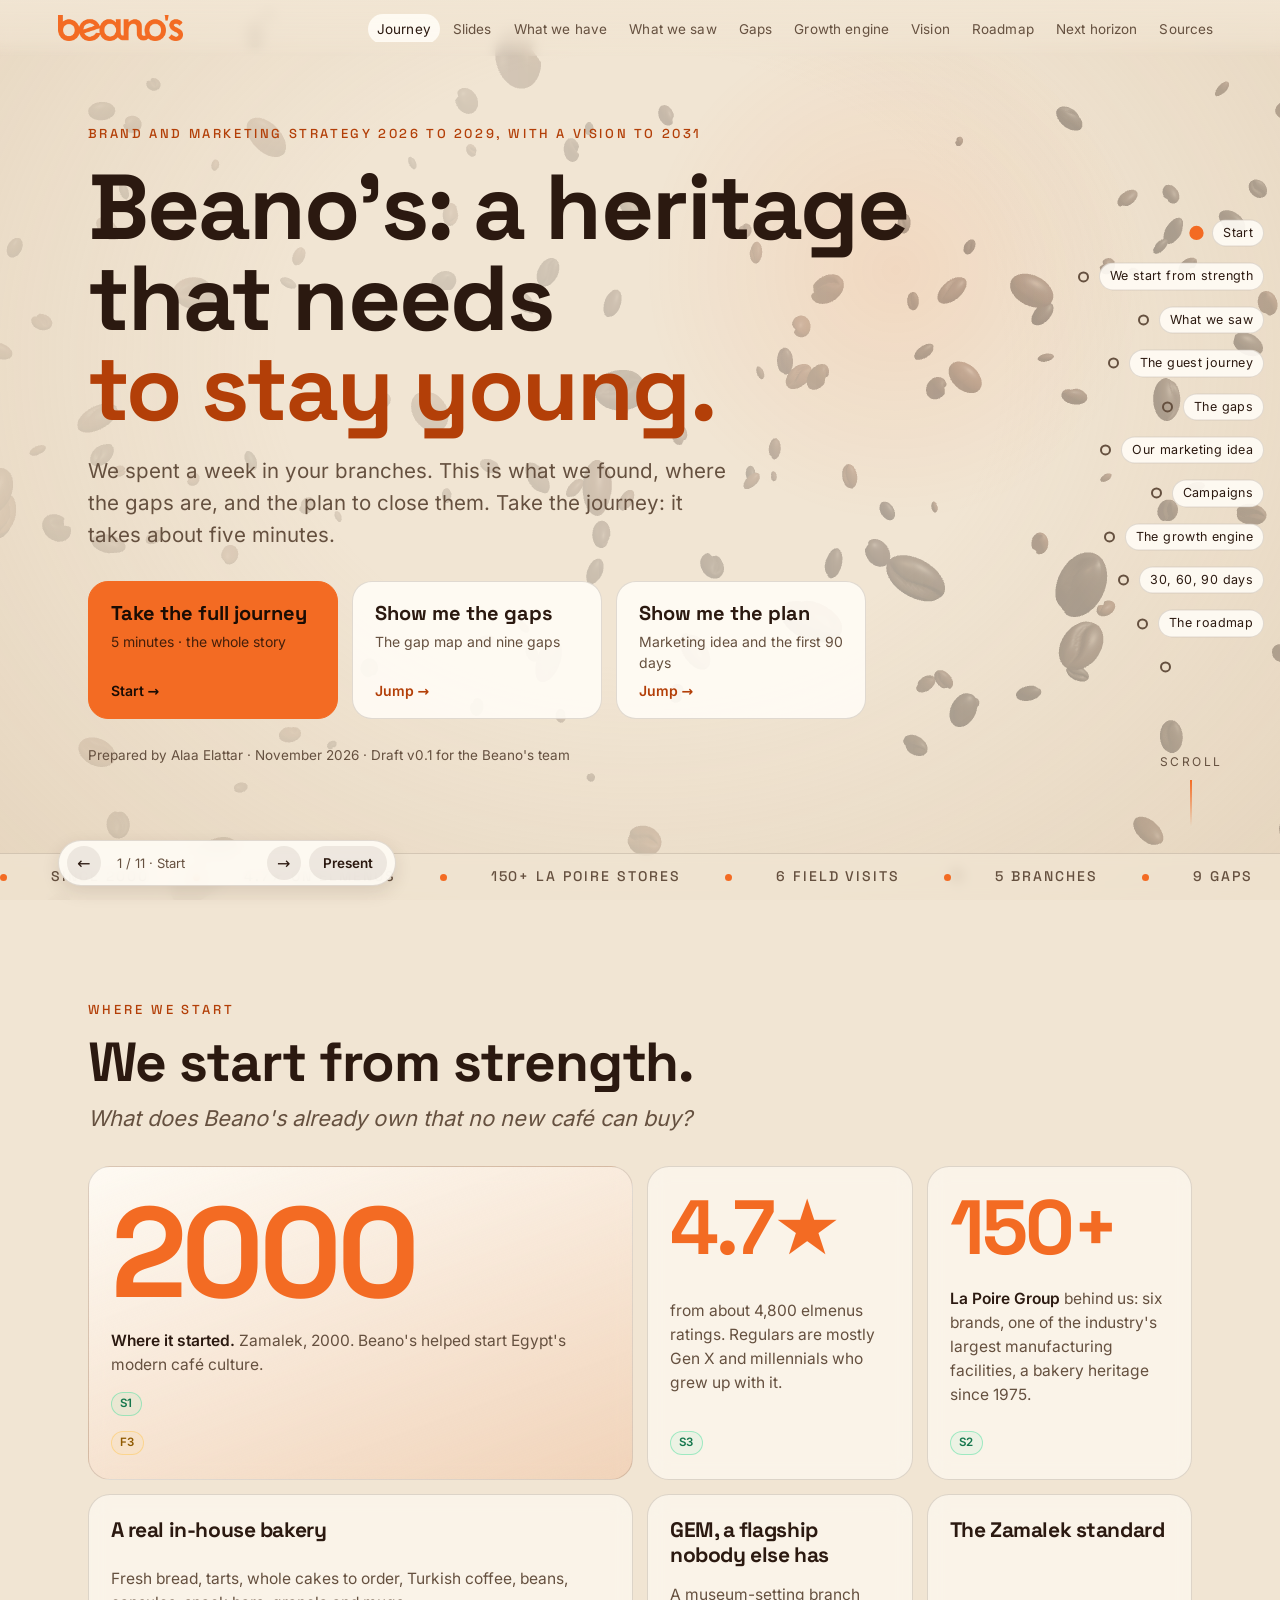
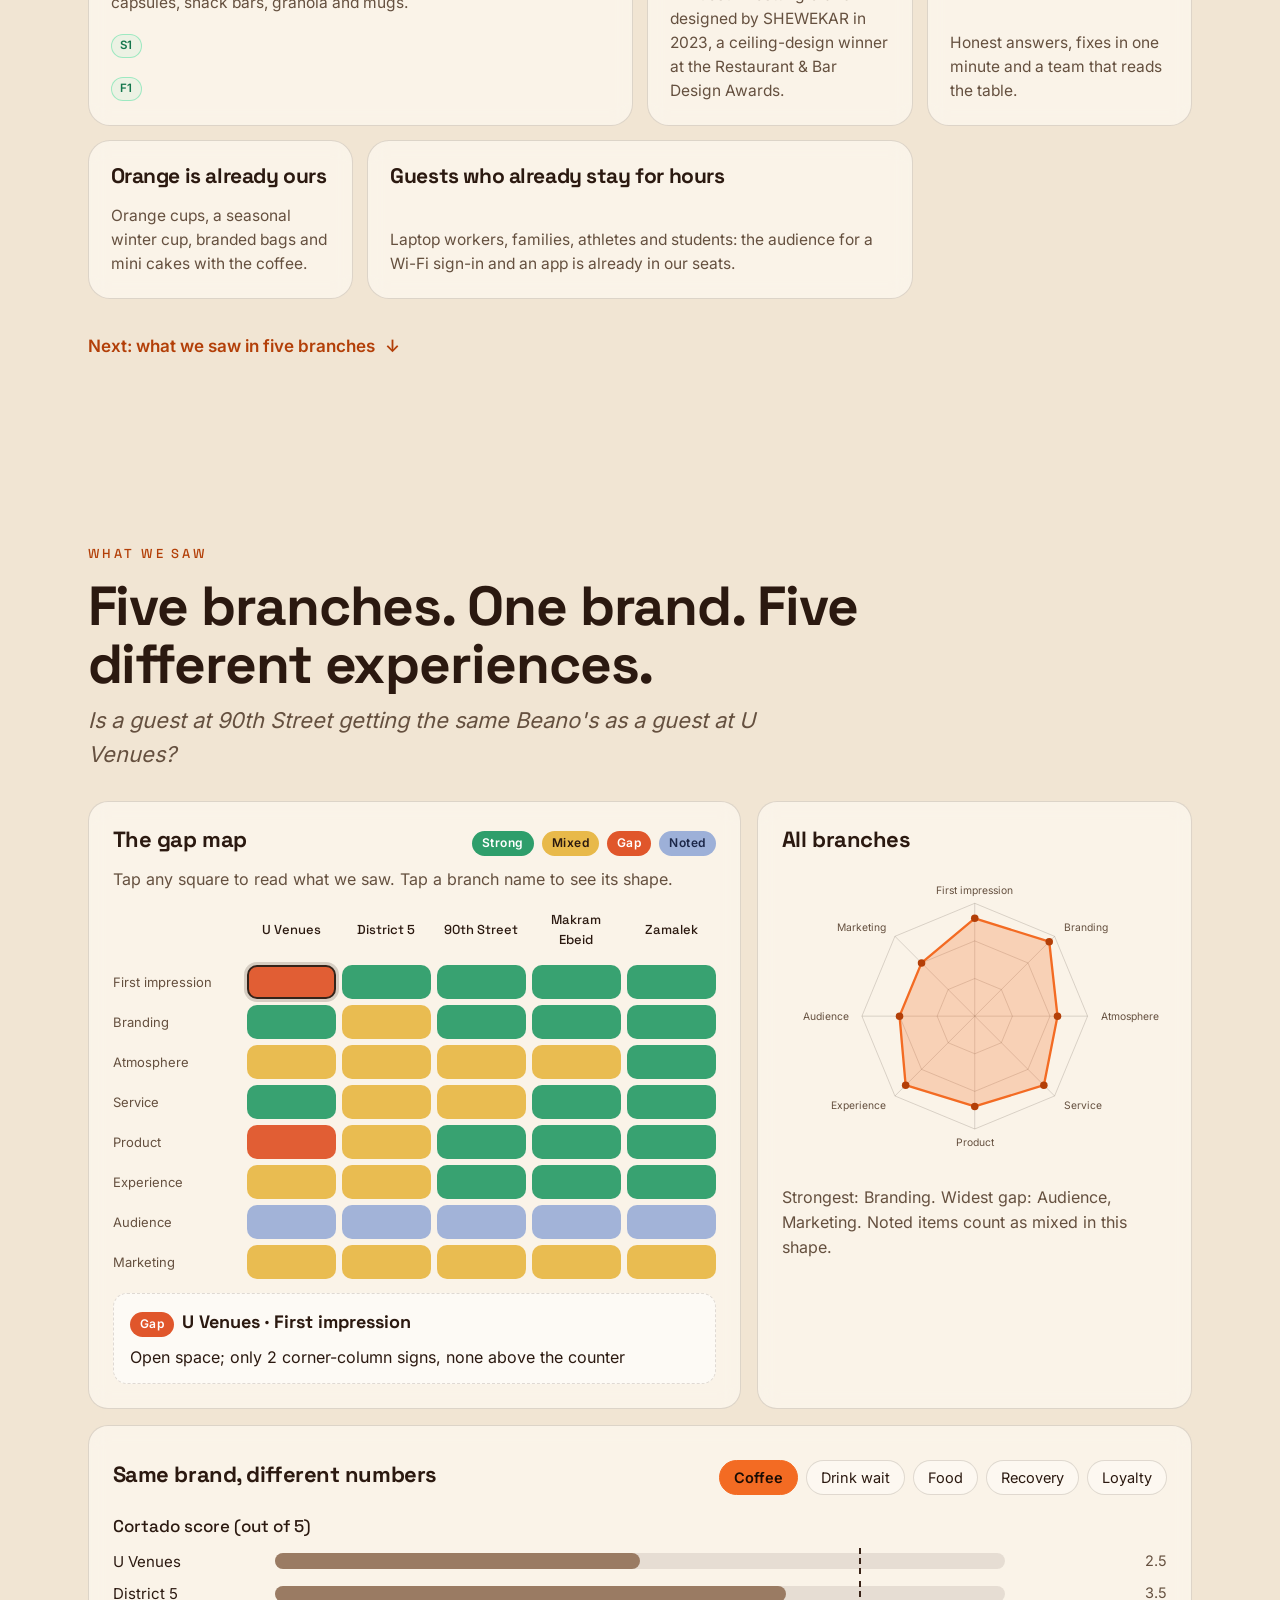
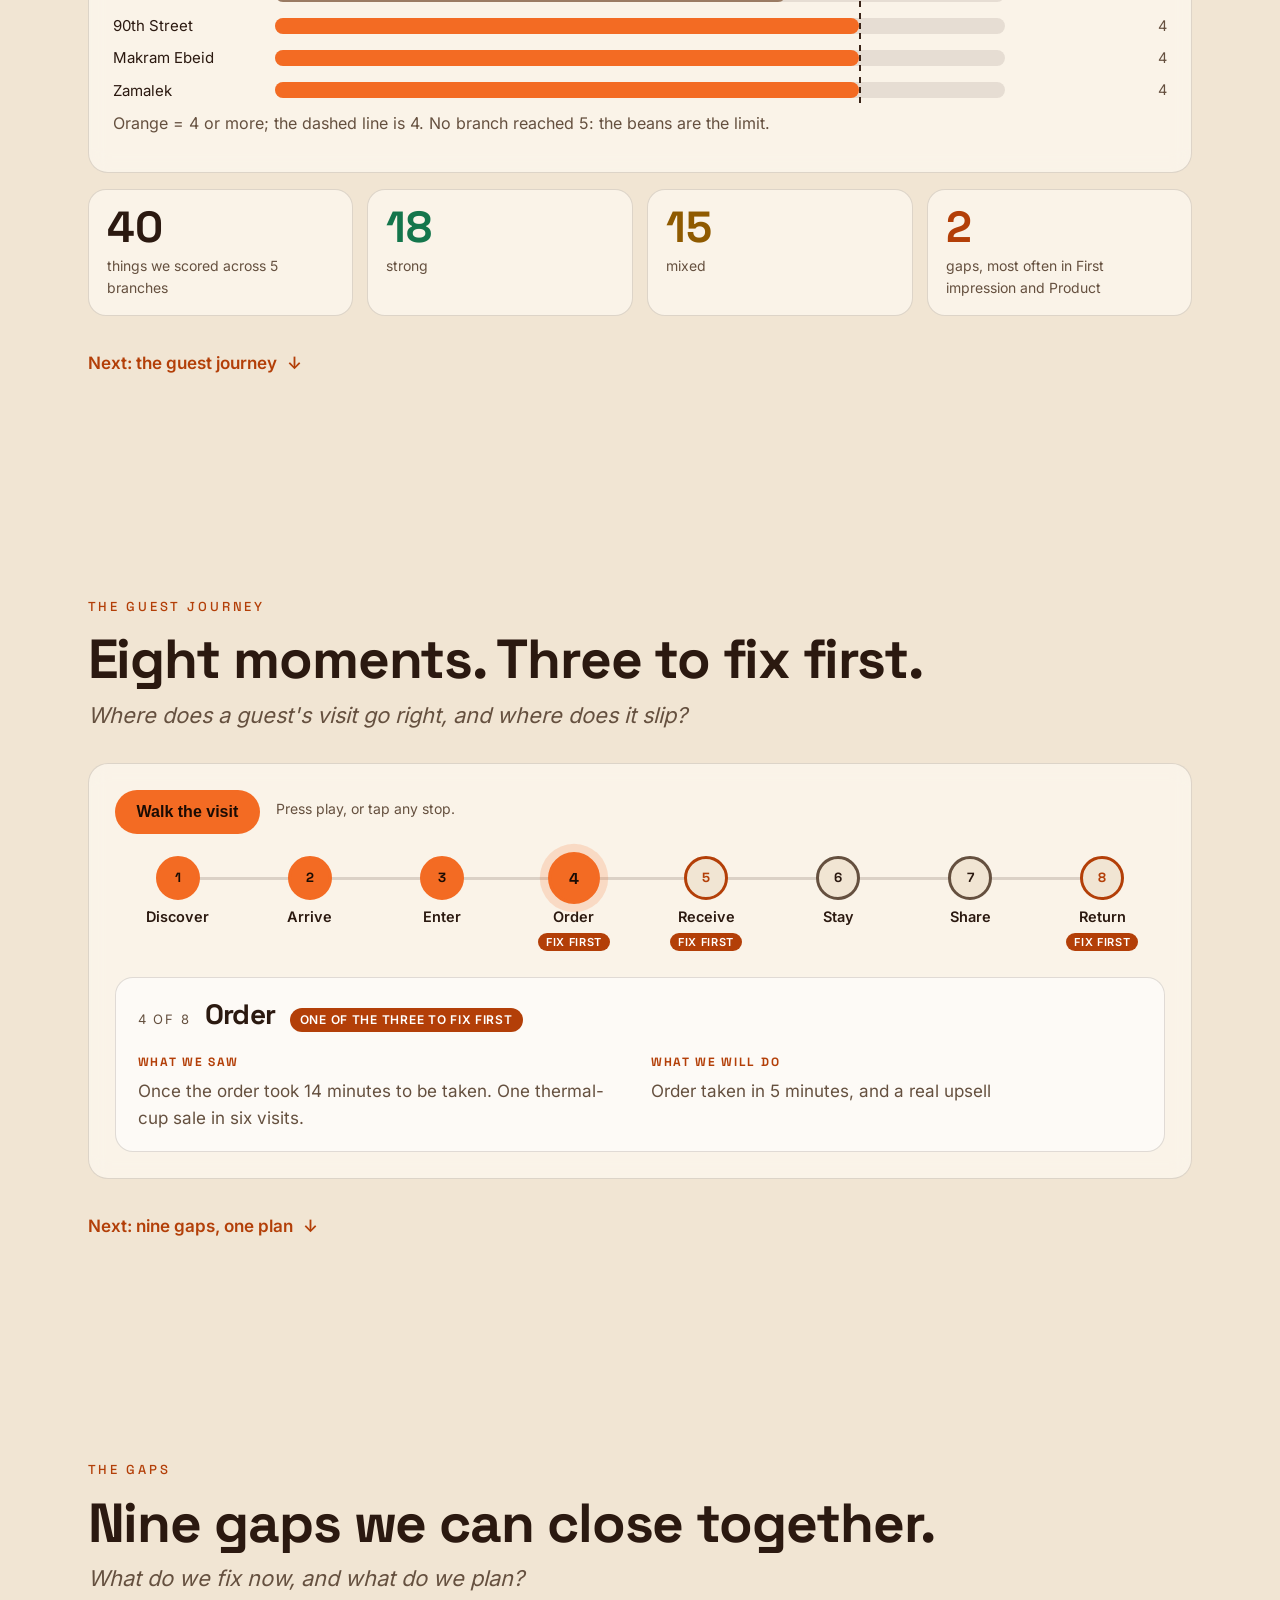
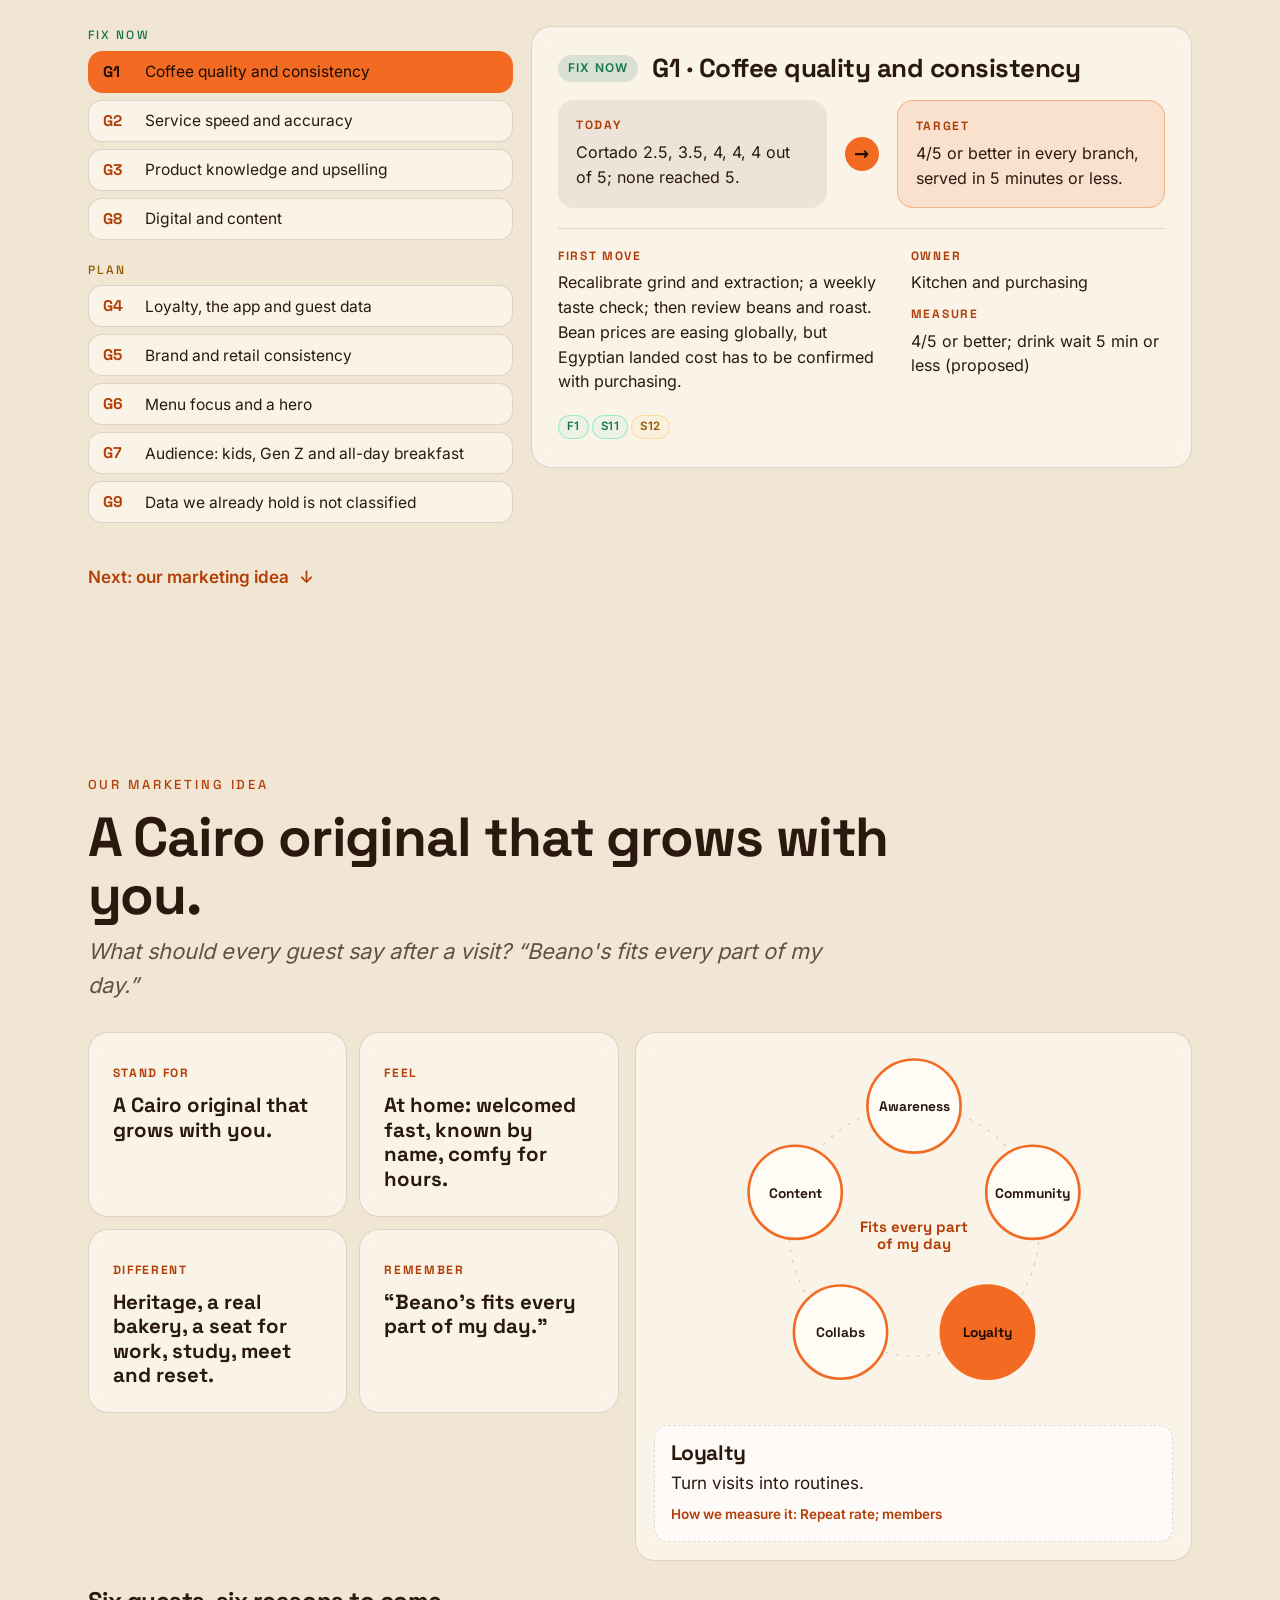
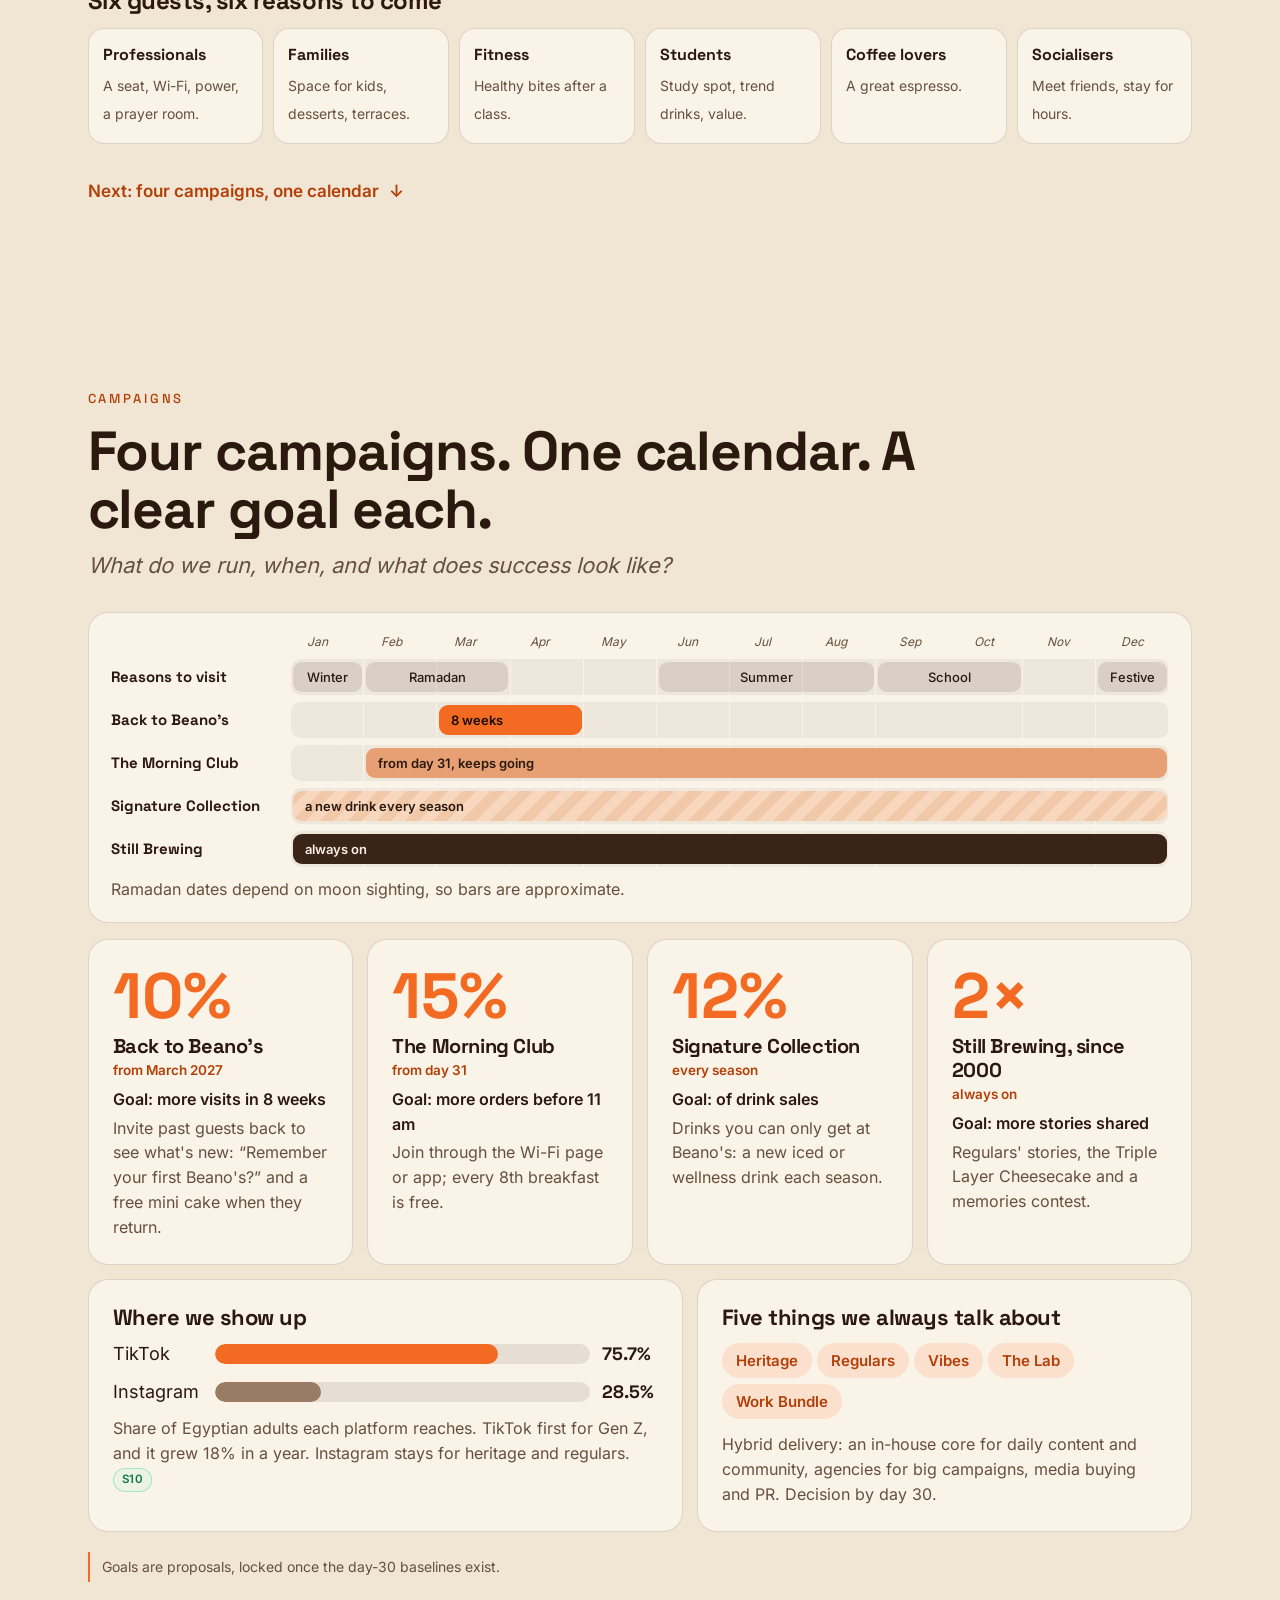
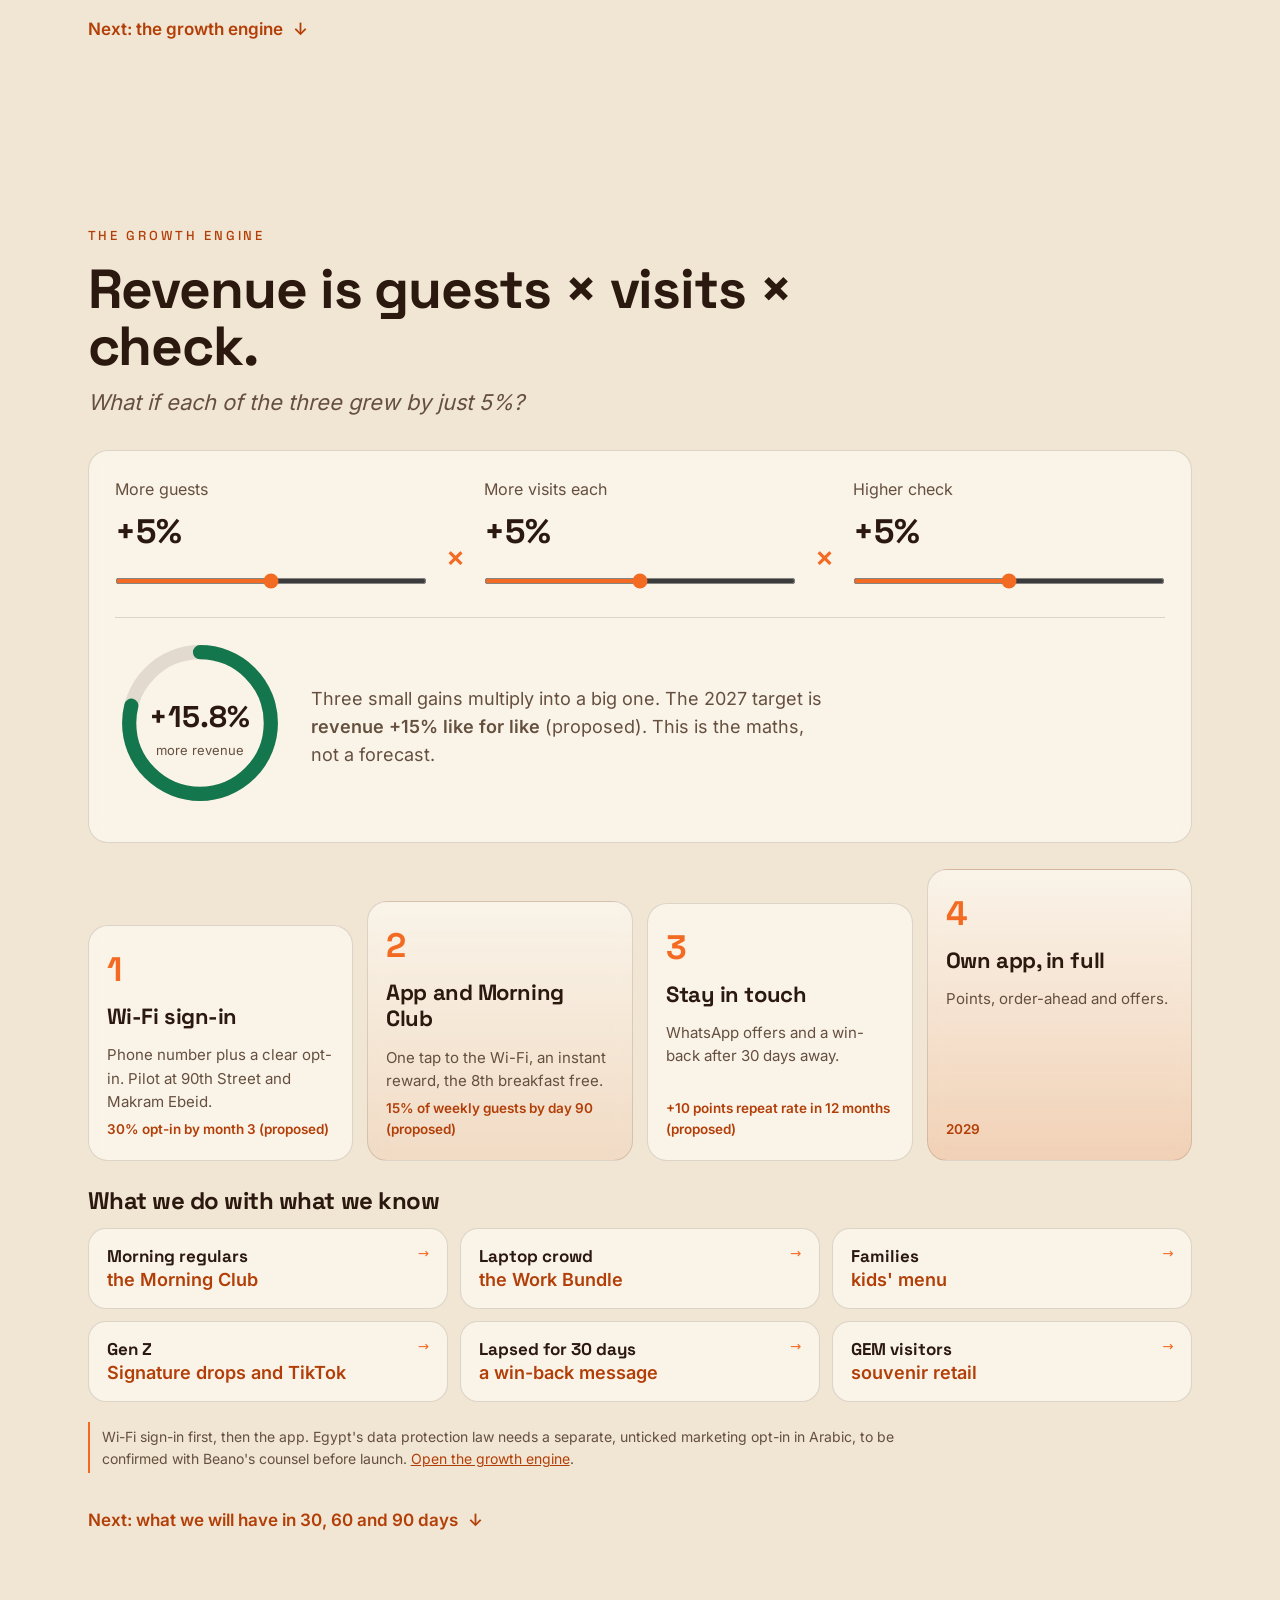
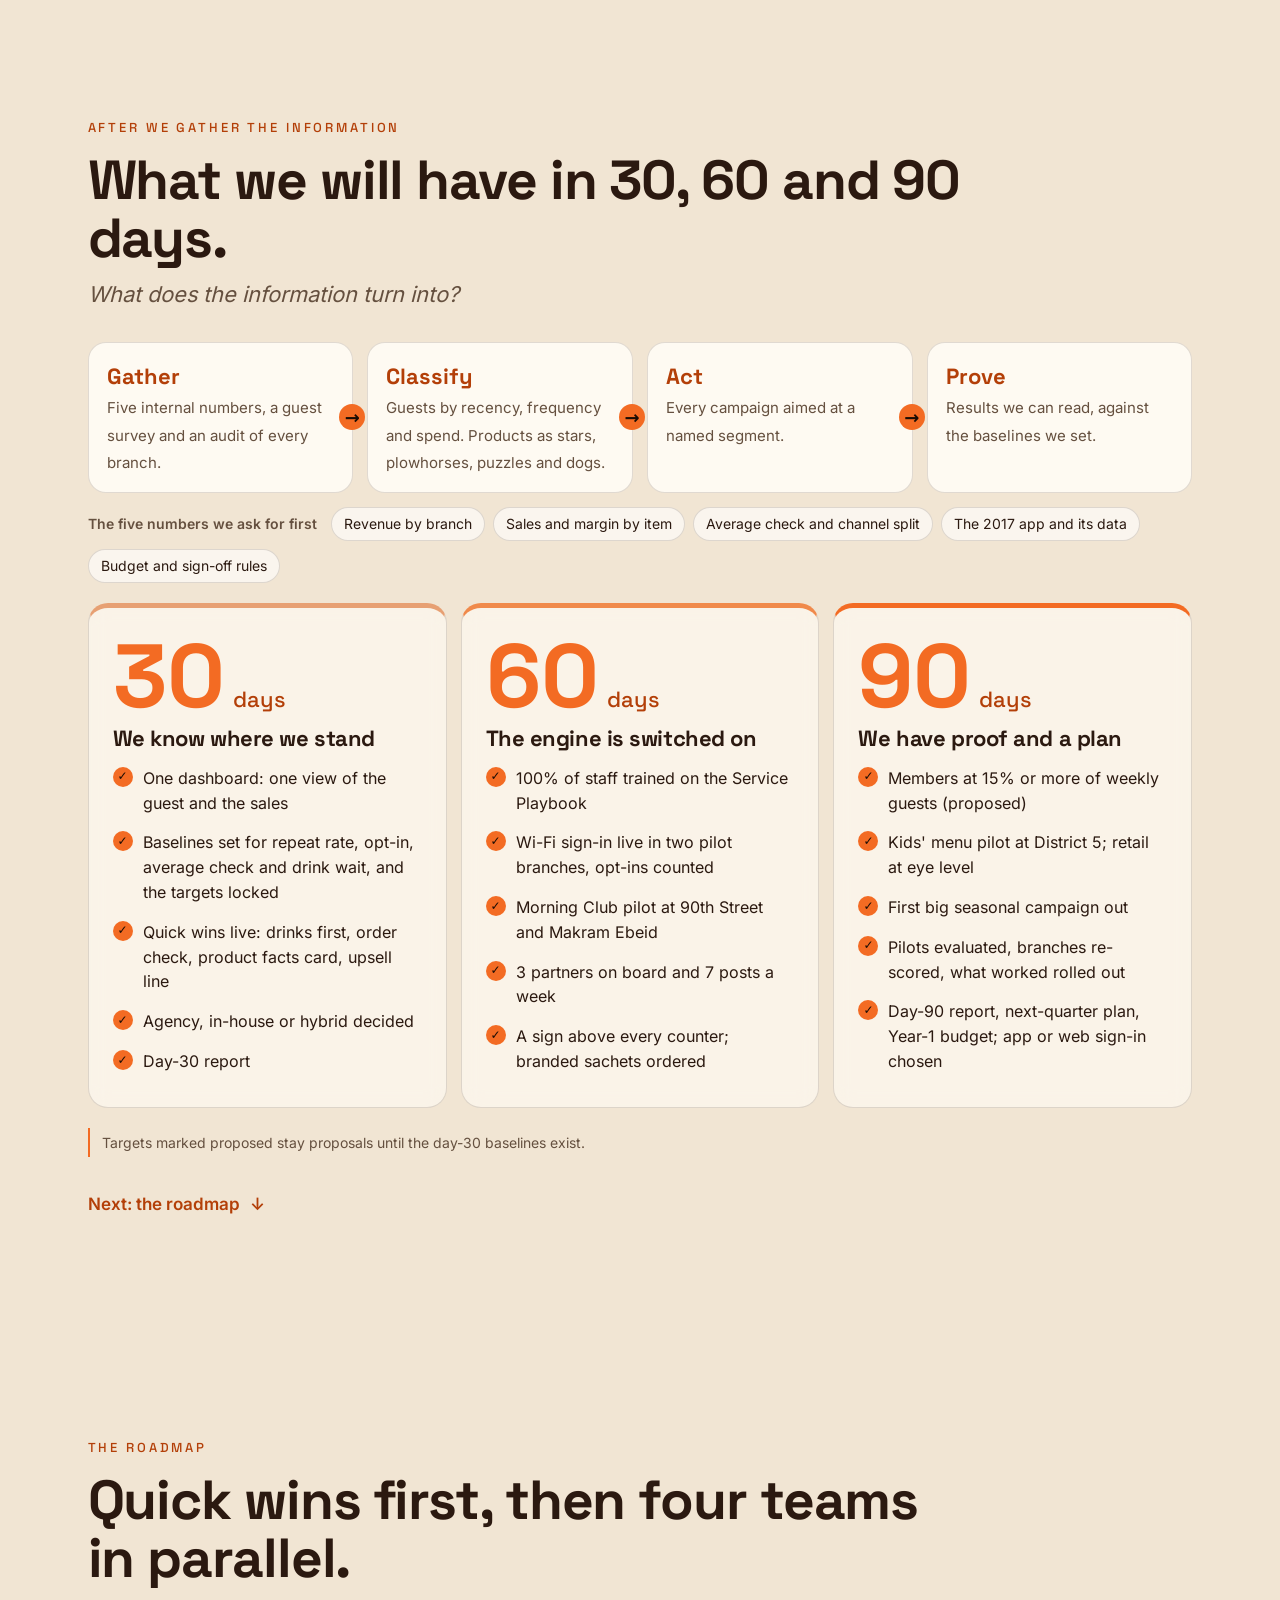
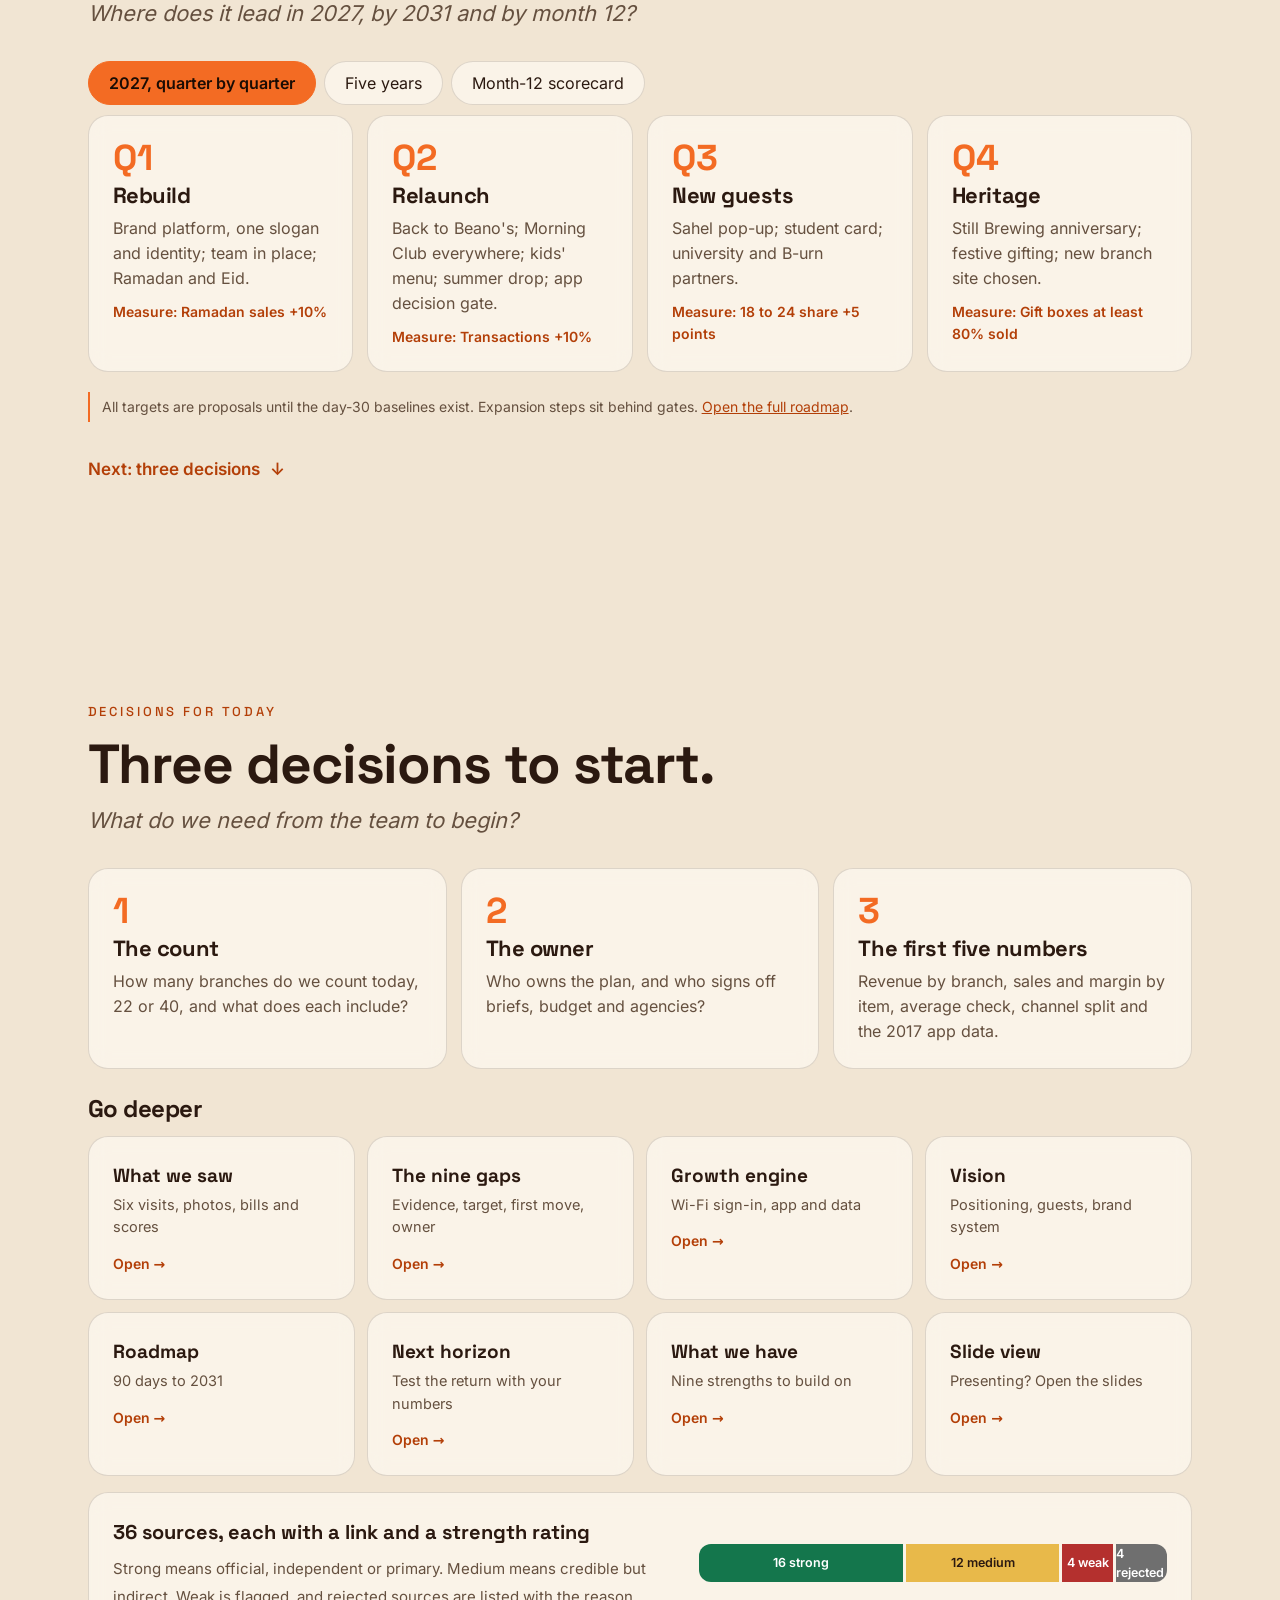
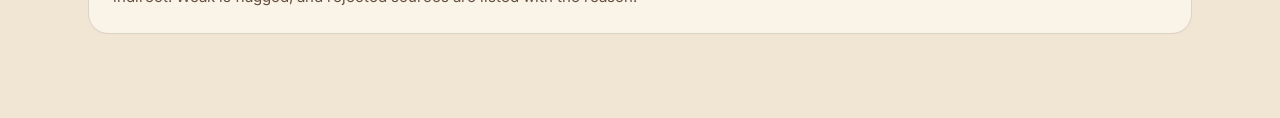
==== index.html @ e1f299ac "Beano's journey v3" ====
<!doctype html><html lang="en" class=""><head><meta charset="utf-8"><meta name="viewport" content="width=device-width,initial-scale=1">
<title>The journey · Beano's</title><meta name="robots" content="noindex,nofollow,noarchive"><meta name="theme-color" content="#F1E5D3">
<link rel="icon" href="img/beanos-logo-orange.webp"><link rel="stylesheet" href="css/style.css"><link rel="stylesheet" href="css/journey.css"></head><body>
<canvas id="gl" aria-hidden="true"></canvas><div class="vignette"></div>
<nav class="nav"><a class="logo" href="index.html" aria-label="Beano's pitch home"><img src="img/beanos-logo-orange.webp" alt="Beano's"></a><ul><li><a href="index.html" class="on">Journey</a></li><li><a href="pitch.html" class="">Slides</a></li><li><a href="assets.html" class="">What we have</a></li><li><a href="observed.html" class="">What we saw</a></li><li><a href="gaps.html" class="">Gaps</a></li><li><a href="growth.html" class="">Growth engine</a></li><li><a href="vision.html" class="">Vision</a></li><li><a href="roadmap.html" class="">Roadmap</a></li><li><a href="horizon.html" class="">Next horizon</a></li><li><a href="sources.html" class="">Sources</a></li></ul><span class="draft">Draft v0.1 · Beano's team</span></nav>
<div class="hud2" id="hud2"><button id="hprev" aria-label="Previous chapter">←</button><span id="hudt"></span><button id="hnext" aria-label="Next chapter">→</button><button id="hfull" class="pres">Present</button></div><aside class="rail" aria-label="Journey progress"><a href="#c0" data-c="c0" aria-label="Start"><i></i><span>Start</span></a><a href="#c1" data-c="c1" aria-label="We start from strength"><i></i><span>We start from strength</span></a><a href="#c2" data-c="c2" aria-label="What we saw"><i></i><span>What we saw</span></a><a href="#c3" data-c="c3" aria-label="The guest journey"><i></i><span>The guest journey</span></a><a href="#c4" data-c="c4" aria-label="The gaps"><i></i><span>The gaps</span></a><a href="#c5" data-c="c5" aria-label="Our marketing idea"><i></i><span>Our marketing idea</span></a><a href="#c6" data-c="c6" aria-label="Campaigns"><i></i><span>Campaigns</span></a><a href="#c7" data-c="c7" aria-label="The growth engine"><i></i><span>The growth engine</span></a><a href="#c8" data-c="c8" aria-label="30, 60, 90 days"><i></i><span>30, 60, 90 days</span></a><a href="#c9" data-c="c9" aria-label="The roadmap"><i></i><span>The roadmap</span></a><a href="#c10" data-c="c10" aria-label="Decisions"><i></i><span>Decisions</span></a></aside><div class="prog"><i id="pbar"></i></div><div class="spot" id="spot"></div>
<main class="jr">

<section class="ch hero" id="c0"><div class="wrap">
<div class="kick">Brand and marketing strategy 2026 to 2029, with a vision to 2031</div>
<h1 class="kin"><span>Beano's:</span> <span>a heritage</span> <span>that needs</span> <span>to stay young.</span></h1>
<p class="lead">We spent a week in your branches. This is what we found, where the gaps are, and the plan to close them. Take the journey: it takes about five minutes.</p>
<div class="doors">
<a class="door main" href="#c1"><b>Take the full journey</b><span>5 minutes · the whole story</span><em>Start</em></a>
<a class="door" href="#c2"><b>Show me the gaps</b><span>The gap map and nine gaps</span><em>Jump</em></a>
<a class="door" href="#c5"><b>Show me the plan</b><span>Marketing idea and the first 90 days</span><em>Jump</em></a>
</div>
<div class="credit">Prepared by Alaa Elattar · November 2026 · Draft v0.1 for the Beano's team</div>
</div>
<div class="tick" aria-hidden="true"><div class="tk"><span>Since 2000</span><span>4.7★ on elmenus</span><span>150+ La Poire stores</span><span>6 field visits</span><span>5 branches</span><span>9 gaps</span><span>36 rated sources</span><span>Since 2000</span><span>4.7★ on elmenus</span><span>150+ La Poire stores</span><span>6 field visits</span><span>5 branches</span><span>9 gaps</span><span>36 rated sources</span></div></div>
<a class="scrollcue" href="#c1" aria-label="Scroll to the first stop">Scroll<i></i></a>
</section>

<section class="ch" id="c1"><div class="wrap">
<div class="chk">Where we start</div>
<h2 class="big">We start from strength.</h2>
<p class="q">What does Beano's already own that no new café can buy?</p>
<div class="bento">
<div class="bt b1 rv"><div class="num" data-count="2000" data-from="1900">2000</div><p><b>Where it started.</b> Zamalek, 2000. Beano's helped start Egypt's modern café culture.</p><a class="src Strong" href="sources.html#S1" title="La Poire Group: Beano&#x27;s Café brand page (Strong)">S1</a><a class="src Medium" href="sources.html#F3" title="Zamalek branch manager on the first branch opening in 2000 (Medium)">F3</a></div>
<div class="bt b2 rv"><div class="num"><span data-count="4.7" data-dec="1">4.7</span>★</div><p>from about 4,800 elmenus ratings. Regulars are mostly Gen X and millennials who grew up with it.</p><a class="src Strong" href="sources.html#S3" title="elmenus: Beano&#x27;s Café (Strong)">S3</a></div>
<div class="bt b3 rv"><div class="num"><span data-count="150">150</span>+</div><p><b>La Poire Group</b> behind us: six brands, one of the industry's largest manufacturing facilities, a bakery heritage since 1975.</p><a class="src Strong" href="sources.html#S2" title="La Poire Group: About us (Strong)">S2</a></div>
<div class="bt b4 rv"><h3>A real in-house bakery</h3><p>Fresh bread, tarts, whole cakes to order, Turkish coffee, beans, capsules, snack bars, granola and mugs.</p><a class="src Strong" href="sources.html#S1" title="La Poire Group: Beano&#x27;s Café brand page (Strong)">S1</a><a class="src Strong" href="sources.html#F1" title="Alaa Elattar&#x27;s field visits, 3 to 9 Nov 2026 (six visits, five branches: receipts, photos, videos, scores) (Strong)">F1</a></div>
<div class="bt b5 rv"><h3>GEM, a flagship nobody else has</h3><p>A museum-setting branch designed by SHEWEKAR in 2023, a ceiling-design winner at the Restaurant &amp; Bar Design Awards.</p></div>
<div class="bt b6 rv"><h3>The Zamalek standard</h3><p>Honest answers, fixes in one minute and a team that reads the table.</p></div>
<div class="bt b7 rv"><h3>Orange is already ours</h3><p>Orange cups, a seasonal winter cup, branded bags and mini cakes with the coffee.</p></div>
<div class="bt b8 rv"><h3>Guests who already stay for hours</h3><p>Laptop workers, families, athletes and students: the audience for a Wi-Fi sign-in and an app is already in our seats.</p></div>
</div>
<a class="next" href="#c2">Next: what we saw in five branches <i>↓</i></a>
</div></section>

<section class="ch" id="c2"><div class="wrap">
<div class="chk">What we saw</div>
<h2 class="big">Five branches. One brand. Five different experiences.</h2>
<p class="q">Is a guest at 90th Street getting the same Beano's as a guest at U Venues?</p>
<div class="gm">
<div class="card gmap">
<div class="gm-top"><h3>The gap map</h3><div class="legend2"><span class="k Strong">Strong</span><span class="k Mixed">Mixed</span><span class="k Gap">Gap</span><span class="k Info">Noted</span></div></div>
<p class="hint">Tap any square to read what we saw. Tap a branch name to see its shape.</p>
<div id="heat" class="heat"></div>
<div id="cell" class="cellbox" aria-live="polite"></div>
</div>
<div class="card radarc">
<h3 id="rtitle">All branches</h3>
<svg id="radar" viewBox="-205 -165 410 330" role="img" aria-label="Radar chart of strength by dimension"></svg>
<p id="rnote" class="hint"></p>
</div>
</div>
<div class="card metr">
<div class="gm-top"><h3>Same brand, different numbers</h3><div class="tabs" id="mtabs"></div></div>
<div id="mbars" class="mbars"></div>
<p id="mnote" class="hint"></p>
</div>
<div class="gstat" id="gstat"></div>
<a class="next" href="#c3">Next: the guest journey <i>↓</i></a>
</div></section>

<section class="ch" id="c3"><div class="wrap">
<div class="chk">The guest journey</div>
<h2 class="big">Eight moments. Three to fix first.</h2>
<p class="q">Where does a guest's visit go right, and where does it slip?</p>
<div class="card jn">
<div class="jn-top"><button class="btn" id="walk">Walk the visit</button><span class="hint">Press play, or tap any stop.</span></div>
<div class="line"><i id="guest"></i><div class="stops" id="stops"></div></div>
<div class="jn-card" id="jcard" aria-live="polite"></div>
</div>
<a class="next" href="#c4">Next: nine gaps, one plan <i>↓</i></a>
</div></section>

<section class="ch" id="c4"><div class="wrap">
<div class="chk">The gaps</div>
<h2 class="big">Nine gaps we can close together.</h2>
<p class="q">What do we fix now, and what do we plan?</p>
<div class="gx">
<div class="gl" id="glist"></div>
<div class="card gd" id="gdetail" aria-live="polite"></div>
</div>
<a class="next" href="#c5">Next: our marketing idea <i>↓</i></a>
</div></section>

<section class="ch" id="c5"><div class="wrap">
<div class="chk">Our marketing idea</div>
<h2 class="big">A Cairo original that grows with you.</h2>
<p class="q">What should every guest say after a visit? “Beano's fits every part of my day.”</p>
<div class="idea">
<div class="ideal">
<div class="card bt2"><b>Stand for</b><p>A Cairo original that grows with you.</p></div>
<div class="card bt2"><b>Feel</b><p>At home: welcomed fast, known by name, comfy for hours.</p></div>
<div class="card bt2"><b>Different</b><p>Heritage, a real bakery, a seat for work, study, meet and reset.</p></div>
<div class="card bt2"><b>Remember</b><p>“Beano's fits every part of my day.”</p></div>
</div>
<div class="card wheel"><div class="wh-in"><svg viewBox="-170 -170 340 340" id="wsvg" role="img" aria-label="Five marketing pillars around one idea"></svg><div class="wcore"><b>Fits every part of my day</b></div></div>
<div class="wdet" id="wdet" aria-live="polite"></div></div>
</div>
<h3 class="sub3">Six guests, six reasons to come</h3>
<div class="guests"><div class="gu rv" style="--i:0"><b>Professionals</b><span>A seat, Wi-Fi, power, a prayer room.</span></div><div class="gu rv" style="--i:1"><b>Families</b><span>Space for kids, desserts, terraces.</span></div><div class="gu rv" style="--i:2"><b>Fitness</b><span>Healthy bites after a class.</span></div><div class="gu rv" style="--i:3"><b>Students</b><span>Study spot, trend drinks, value.</span></div><div class="gu rv" style="--i:4"><b>Coffee lovers</b><span>A great espresso.</span></div><div class="gu rv" style="--i:5"><b>Socialisers</b><span>Meet friends, stay for hours.</span></div></div>
<a class="next" href="#c6">Next: four campaigns, one calendar <i>↓</i></a>
</div></section>

<section class="ch" id="c6"><div class="wrap">
<div class="chk">Campaigns</div>
<h2 class="big">Four campaigns. One calendar. A clear goal each.</h2>
<p class="q">What do we run, when, and what does success look like?</p>
<div class="card cal rv">
<div class="cmo"><span></span><i>Jan</i><i>Feb</i><i>Mar</i><i>Apr</i><i>May</i><i>Jun</i><i>Jul</i><i>Aug</i><i>Sep</i><i>Oct</i><i>Nov</i><i>Dec</i></div>
<div class="cl moments"><b>Reasons to visit</b><div class="ct"><em style="--a:0;--w:1">Winter</em><em style="--a:1;--w:2">Ramadan</em><em style="--a:5;--w:3">Summer</em><em style="--a:8;--w:2">School</em><em style="--a:11;--w:1">Festive</em></div></div>
<div class="cl"><b>Back to Beano's</b><div class="ct"><u class="bar a" style="--a:2;--w:2"><span>8 weeks</span></u></div></div>
<div class="cl"><b>The Morning Club</b><div class="ct"><u class="bar b" style="--a:1;--w:11"><span>from day 31, keeps going</span></u></div></div>
<div class="cl"><b>Signature Collection</b><div class="ct"><u class="bar c" style="--a:0;--w:12"><span>a new drink every season</span></u></div></div>
<div class="cl"><b>Still Brewing</b><div class="ct"><u class="bar d" style="--a:0;--w:12"><span>always on</span></u></div></div>
<p class="hint" style="margin:10px 0 0">Ramadan dates depend on moon sighting, so bars are approximate.</p>
</div>
<div class="camps"><div class="card cp rv" style="--i:0"><div class="cpn"><span data-count="10" data-dec="0">10</span>%</div><h3>Back to Beano's</h3><em>from March 2027</em><p class="cpg">Goal: more visits in 8 weeks</p><p>Invite past guests back to see what's new: “Remember your first Beano's?” and a free mini cake when they return.</p></div><div class="card cp rv" style="--i:1"><div class="cpn"><span data-count="15" data-dec="0">15</span>%</div><h3>The Morning Club</h3><em>from day 31</em><p class="cpg">Goal: more orders before 11 am</p><p>Join through the Wi-Fi page or app; every 8th breakfast is free.</p></div><div class="card cp rv" style="--i:2"><div class="cpn"><span data-count="12" data-dec="0">12</span>%</div><h3>Signature Collection</h3><em>every season</em><p class="cpg">Goal: of drink sales</p><p>Drinks you can only get at Beano's: a new iced or wellness drink each season.</p></div><div class="card cp rv" style="--i:3"><div class="cpn"><span data-count="2" data-dec="0">2</span>×</div><h3>Still Brewing, since 2000</h3><em>always on</em><p class="cpg">Goal: more stories shared</p><p>Regulars' stories, the Triple Layer Cheesecake and a memories contest.</p></div></div>
<div class="chan">
<div class="card ch1"><h3>Where we show up</h3>
<div class="dbar"><span>TikTok</span><div class="dtr"><i style="--w:75.7%"></i></div><b>75.7%</b></div>
<div class="dbar"><span>Instagram</span><div class="dtr"><i class="b" style="--w:28.5%"></i></div><b>28.5%</b></div>
<p>Share of Egyptian adults each platform reaches. TikTok first for Gen Z, and it grew 18% in a year. Instagram stays for heritage and regulars. <a class="src Strong" href="sources.html#S10" title="DataReportal: Digital 2027 Egypt (Strong)">S10</a></p></div>
<div class="card ch2"><h3>Five things we always talk about</h3><div class="themes"><span>Heritage</span><span>Regulars</span><span>Vibes</span><span>The Lab</span><span>Work Bundle</span></div><p>Hybrid delivery: an in-house core for daily content and community, agencies for big campaigns, media buying and PR. Decision by day 30.</p></div>
</div>
<p class="note">Goals are proposals, locked once the day-30 baselines exist.</p>
<a class="next" href="#c7">Next: the growth engine <i>↓</i></a>
</div></section>

<section class="ch" id="c7"><div class="wrap">
<div class="chk">The growth engine</div>
<h2 class="big">Revenue is guests × visits × check.</h2>
<p class="q">What if each of the three grew by just 5%?</p>
<div class="eq">
<div class="card eqc">
<div class="eqrow">
<label>More guests<b id="v1">+5%</b><input type="range" id="s1" min="0" max="10" step="1" value="5"></label><span class="op">×</span>
<label>More visits each<b id="v2">+5%</b><input type="range" id="s2" min="0" max="10" step="1" value="5"></label><span class="op">×</span>
<label>Higher check<b id="v3">+5%</b><input type="range" id="s3" min="0" max="10" step="1" value="5"></label>
</div>
<div class="eqout"><div class="ring"><svg viewBox="0 0 120 120"><circle cx="60" cy="60" r="50" class="rb"/><circle cx="60" cy="60" r="50" class="rf" id="rf"/></svg><div class="rv2"><b id="eqv">+15.8%</b><span>more revenue</span></div></div>
<p>Three small gains multiply into a big one. The 2027 target is <b>revenue +15% like for like</b> (proposed). This is the maths, not a forecast.</p></div>
</div>
</div>
<div class="ladder"><div class="step rv" style="--i:0"><b>1</b><h3>Wi-Fi sign-in</h3><p>Phone number plus a clear opt-in. Pilot at 90th Street and Makram Ebeid.</p><em>30% opt-in by month 3 (proposed)</em></div><div class="step rv" style="--i:1"><b>2</b><h3>App and Morning Club</h3><p>One tap to the Wi-Fi, an instant reward, the 8th breakfast free.</p><em>15% of weekly guests by day 90 (proposed)</em></div><div class="step rv" style="--i:2"><b>3</b><h3>Stay in touch</h3><p>WhatsApp offers and a win-back after 30 days away.</p><em>+10 points repeat rate in 12 months (proposed)</em></div><div class="step rv" style="--i:3"><b>4</b><h3>Own app, in full</h3><p>Points, order-ahead and offers.</p><em>2029</em></div></div>
<h3 class="sub3">What we do with what we know</h3>
<div class="seg" id="seg"></div>
<p class="note">Wi-Fi sign-in first, then the app. Egypt's data protection law needs a separate, unticked marketing opt-in in Arabic, to be confirmed with Beano's counsel before launch. <a href="growth.html" style="color:var(--or2);text-decoration:underline">Open the growth engine</a>.</p>
<a class="next" href="#c8">Next: what we will have in 30, 60 and 90 days <i>↓</i></a>
</div></section>

<section class="ch" id="c8"><div class="wrap">
<div class="chk">After we gather the information</div>
<h2 class="big">What we will have in 30, 60 and 90 days.</h2>
<p class="q">What does the information turn into?</p>
<div class="flow"><div class="fl rv" style="--i:0"><b>Gather</b><span>Five internal numbers, a guest survey and an audit of every branch.</span></div><div class="fl rv" style="--i:1"><b>Classify</b><span>Guests by recency, frequency and spend. Products as stars, plowhorses, puzzles and dogs.</span></div><div class="fl rv" style="--i:2"><b>Act</b><span>Every campaign aimed at a named segment.</span></div><div class="fl rv" style="--i:3"><b>Prove</b><span>Results we can read, against the baselines we set.</span></div></div>
<div class="nums"><b>The five numbers we ask for first</b><span>Revenue by branch</span><span>Sales and margin by item</span><span>Average check and channel split</span><span>The 2017 app and its data</span><span>Budget and sign-off rules</span></div>
<div class="stg"><div class="card sg rv" style="--i:0"><div class="sgd"><span data-count="30">30</span><em>days</em></div><h3>We know where we stand</h3><ul><li>One dashboard: one view of the guest and the sales</li><li>Baselines set for repeat rate, opt-in, average check and drink wait, and the targets locked</li><li>Quick wins live: drinks first, order check, product facts card, upsell line</li><li>Agency, in-house or hybrid decided</li><li>Day-30 report</li></ul></div><div class="card sg rv" style="--i:1"><div class="sgd"><span data-count="60">60</span><em>days</em></div><h3>The engine is switched on</h3><ul><li>100% of staff trained on the Service Playbook</li><li>Wi-Fi sign-in live in two pilot branches, opt-ins counted</li><li>Morning Club pilot at 90th Street and Makram Ebeid</li><li>3 partners on board and 7 posts a week</li><li>A sign above every counter; branded sachets ordered</li></ul></div><div class="card sg rv" style="--i:2"><div class="sgd"><span data-count="90">90</span><em>days</em></div><h3>We have proof and a plan</h3><ul><li>Members at 15% or more of weekly guests (proposed)</li><li>Kids' menu pilot at District 5; retail at eye level</li><li>First big seasonal campaign out</li><li>Pilots evaluated, branches re-scored, what worked rolled out</li><li>Day-90 report, next-quarter plan, Year-1 budget; app or web sign-in chosen</li></ul></div></div>
<p class="note">Targets marked proposed stay proposals until the day-30 baselines exist.</p>
<a class="next" href="#c9">Next: the roadmap <i>↓</i></a>
</div></section>

<section class="ch" id="c9"><div class="wrap">
<div class="chk">The roadmap</div>
<h2 class="big">Quick wins first, then four teams in parallel.</h2>
<p class="q">Where does it lead in 2027, by 2031 and by month 12?</p>
<div class="tabs big" id="rtabs"><button class="on" data-t="y27">2027, quarter by quarter</button><button data-t="y31">Five years</button><button data-t="sc">Month-12 scorecard</button></div>
<div id="rbody">
<div class="rp on" data-p="y27"><div class="r4"><div class="card rc"><div class="qn">Q1</div><h3>Rebuild</h3><p>Brand platform, one slogan and identity; team in place; Ramadan and Eid.</p><em>Measure: Ramadan sales +10%</em></div><div class="card rc"><div class="qn">Q2</div><h3>Relaunch</h3><p>Back to Beano's; Morning Club everywhere; kids' menu; summer drop; app decision gate.</p><em>Measure: Transactions +10%</em></div><div class="card rc"><div class="qn">Q3</div><h3>New guests</h3><p>Sahel pop-up; student card; university and B-urn partners.</p><em>Measure: 18 to 24 share +5 points</em></div><div class="card rc"><div class="qn">Q4</div><h3>Heritage</h3><p>Still Brewing anniversary; festive gifting; new branch site chosen.</p><em>Measure: Gift boxes at least 80% sold</em></div></div></div>
<div class="rp" data-p="y31"><div class="r5"><div class="card rc"><div class="qn">2027</div><h3>Rebuild</h3><p>Platform, identity, loyalty, kids' menu</p><em>Revenue +15% like for like</em></div><div class="card rc"><div class="qn">2028</div><h3>Expand</h3><p>Heliopolis, Sahel, a second drive-through, retail</p><em>Payback within 36 months</em></div><div class="card rc"><div class="qn">2029</div><h3>Innovate</h3><p>Own app, Beano's Academy, innovation lab</p><em>Top 2 local café, 18 to 35</em></div><div class="card rc"><div class="qn">2030</div><h3>Go regional</h3><p>First branch abroad, in a tested market</p><em>Profitable in 24 months</em></div><div class="card rc"><div class="qn">2031</div><h3>Lead</h3><p>Loved by three generations; retail at scale</p><em>30+ branches; retail 10%</em></div></div></div>
<div class="rp" data-p="sc"><div class="r3"><div class="card rc"><div class="qn big2">Top 2</div><p>“Fits every part of my day”, 18 to 30 by month 12</p></div><div class="card rc"><div class="qn big2">12%+</div><p>Signature share of drink sales; margin +2 points</p></div><div class="card rc"><div class="qn big2">85/100</div><p>Lowest branch audit score; NPS 50 or more</p></div><div class="card rc"><div class="qn big2">2×</div><p>Engagement rate against baseline; 50K followers</p></div><div class="card rc"><div class="qn big2">30%</div><p>Members as a share of weekly guests; 8 partners</p></div><div class="card rc"><div class="qn big2">+15%</div><p>Like-for-like revenue against 2026</p></div></div></div>
</div>
<p class="note">All targets are proposals until the day-30 baselines exist. Expansion steps sit behind gates. <a href="roadmap.html" style="color:var(--or2);text-decoration:underline">Open the full roadmap</a>.</p>
<a class="next" href="#c10">Next: three decisions <i>↓</i></a>
</div></section>

<section class="ch" id="c10"><div class="wrap">
<div class="chk">Decisions for today</div>
<h2 class="big">Three decisions to start.</h2>
<p class="q">What do we need from the team to begin?</p>
<div class="dec">
<div class="card rv"><div class="qn">1</div><h3>The count</h3><p>How many branches do we count today, 22 or 40, and what does each include?</p></div>
<div class="card rv"><div class="qn">2</div><h3>The owner</h3><p>Who owns the plan, and who signs off briefs, budget and agencies?</p></div>
<div class="card rv"><div class="qn">3</div><h3>The first five numbers</h3><p>Revenue by branch, sales and margin by item, average check, channel split and the 2017 app data.</p></div>
</div>
<h3 class="sub3">Go deeper</h3>
<div class="go">
<a class="card go1" href="observed.html"><b>What we saw</b><span>Six visits, photos, bills and scores</span></a>
<a class="card go1" href="gaps.html"><b>The nine gaps</b><span>Evidence, target, first move, owner</span></a>
<a class="card go1" href="growth.html"><b>Growth engine</b><span>Wi-Fi sign-in, app and data</span></a>
<a class="card go1" href="vision.html"><b>Vision</b><span>Positioning, guests, brand system</span></a>
<a class="card go1" href="roadmap.html"><b>Roadmap</b><span>90 days to 2031</span></a>
<a class="card go1" href="horizon.html"><b>Next horizon</b><span>Test the return with your numbers</span></a>
<a class="card go1" href="assets.html"><b>What we have</b><span>Nine strengths to build on</span></a>
<a class="card go1" href="pitch.html"><b>Slide view</b><span>Presenting? Open the slides</span></a>
</div>
<a class="card trust" href="sources.html"><div><b>36 sources, each with a link and a strength rating</b><span>Strong means official, independent or primary. Medium means credible but indirect. Weak is flagged, and rejected sources are listed with the reason.</span></div>
<div class="tb"><i class="Strong" style="flex:16">16 strong</i><i class="Medium" style="flex:12">12 medium</i><i class="Weak" style="flex:4">4 weak</i><i class="Rej" style="flex:4">4 rejected</i></div></a>
</div></section>
</main>
<script type="application/json" id="jd">{"branches": [{"key": "uvenues", "name": "U Venues Mall", "when": "Tue 3 Nov 2026, 1:58 to 2:35 pm · lunch, alone", "hl": "Great welcome, weak plate", "big": ["2.5/5", "cortado"], "rows": [{"dim": "First impression", "text": "Open space; only 2 corner-column signs, none above the counter", "st": "Gap"}, {"dim": "Branding", "text": "Strong look (4.8/5); generic sachets", "st": "Strong"}, {"dim": "Atmosphere", "text": "Comfortable seats; mall music, not ours", "st": "Mixed"}, {"dim": "Service", "text": "Instant greeting; pairing offered; check-ins", "st": "Strong"}, {"dim": "Product", "text": "Cortado 2.5, eggs 3.5, chia bowl 2.5 (old)", "st": "Gap"}, {"dim": "Experience", "text": "Unclear where to order; bill in 4 min", "st": "Mixed"}, {"dim": "Audience", "text": "Laptop workers; mothers with prams", "st": "Info"}, {"dim": "Marketing", "text": "WaterKind tent; no loyalty mention", "st": "Mixed"}]}, {"key": "district5", "name": "District 5 Mall", "when": "Sat 7 Nov 2026, from 4 pm · family visit", "hl": "Strong people, uneven kitchen", "big": ["5/5", "salmon sandwich"], "rows": [{"dim": "First impression", "text": "Busy terrace under branded umbrellas", "st": "Strong"}, {"dim": "Branding", "text": "Branded mugs, retail; mixed pack styles", "st": "Mixed"}, {"dim": "Atmosphere", "text": "Lively family crowd; sockets at edges", "st": "Mixed"}, {"dim": "Service", "text": "Manager's upselling top; hard to flag the waiter", "st": "Mixed"}, {"dim": "Product", "text": "Salmon sandwich 5/5; cortado 3.5; oily wrap", "st": "Mixed"}, {"dim": "Experience", "text": "Food 18 min; cortado 10; remake 15", "st": "Mixed"}, {"dim": "Audience", "text": "Families with children; no kids' menu", "st": "Info"}, {"dim": "Marketing", "text": "Thermal-cup upsell; cake pre-orders", "st": "Mixed"}]}, {"key": "ninety", "name": "90th Street, New Cairo", "when": "Sun 8 Nov 2026, from 11:20 am · morning", "hl": "The best so far, one slip", "big": ["4/5", "espresso in 4 min"], "rows": [{"dim": "First impression", "text": "Street level in an office tower; Arabic sign", "st": "Strong"}, {"dim": "Branding", "text": "Orange cups, mugs, retail shelf", "st": "Strong"}, {"dim": "Atmosphere", "text": "Large, calm, prayer room; music 5 min late", "st": "Mixed"}, {"dim": "Service", "text": "Recommended a smoothie; one drink forgotten", "st": "Mixed"}, {"dim": "Product", "text": "Espresso 4/5, best so far; tasty mini cakes", "st": "Strong"}, {"dim": "Experience", "text": "Espresso in 4 min; sockets everywhere", "st": "Strong"}, {"dim": "Audience", "text": "Office workers on laptops", "st": "Info"}, {"dim": "Marketing", "text": "Thermal cup 560 EGP; no loyalty mention", "st": "Mixed"}]}, {"key": "makram", "name": "Makram Ebeid, Nasr City", "when": "Sun 8 Nov 2026, from 3:46 pm · afternoon", "hl": "The best plate, an untold story", "big": ["5/5", "both salads"], "rows": [{"dim": "First impression", "text": "Long-running street branch, open by 2013", "st": "Strong"}, {"dim": "Branding", "text": "Orange table items; branded bag and cutlery", "st": "Strong"}, {"dim": "Atmosphere", "text": "Calm afternoon; some worn table edges", "st": "Mixed"}, {"dim": "Service", "text": "Smooth and accurate; nothing forgotten", "st": "Strong"}, {"dim": "Product", "text": "Cortado 4/5; both salads 5/5", "st": "Strong"}, {"dim": "Experience", "text": "Salads in 17 min; cortado in 3 min", "st": "Strong"}, {"dim": "Audience", "text": "Quiet afternoon; solo guests", "st": "Info"}, {"dim": "Marketing", "text": "Feedback QR on receipt; no loyalty", "st": "Mixed"}]}, {"key": "zamalek", "name": "Zamalek", "when": "Mon 9 Nov 2026, from 11:26 am · late morning · El Sheikh El Marsafy Sq.", "hl": "The original sets the standard", "big": ["1 min", "to fix a problem"], "rows": [{"dim": "First impression", "text": "The first Beano's (2000), redesigned", "st": "Strong"}, {"dim": "Branding", "text": "Seasonal winter cup; branded bags", "st": "Strong"}, {"dim": "Atmosphere", "text": "Bright; laptop workers and athletes", "st": "Strong"}, {"dim": "Service", "text": "Honest product answers; fixes in 1 min", "st": "Strong"}, {"dim": "Product", "text": "Pudding 4.7, omelette 4.5, cortado 4", "st": "Strong"}, {"dim": "Experience", "text": "Cortado in 3 min; food in 13 min", "st": "Strong"}, {"dim": "Audience", "text": "Most diverse: athletes, mothers and kids, workers, students, casual coffee", "st": "Info"}, {"dim": "Marketing", "text": "Feedback QR on receipt; no loyalty", "st": "Mixed"}]}], "metrics": {"Coffee": {"title": "Cortado score (out of 5)", "max": 5, "note": "Orange = 4 or more. No branch reached 5: the beans are the limit.", "rows": [{"n": "U Venues", "v": 2.5, "l": "2.5"}, {"n": "District 5", "v": 3.5, "l": "3.5"}, {"n": "90th Street", "v": 4, "l": "4"}, {"n": "Makram Ebeid", "v": 4, "l": "4"}, {"n": "Zamalek", "v": 4, "l": "4"}]}, "Drink wait": {"title": "Drink wait (minutes; target 5 or less)", "max": 14, "note": "Orange = on target. Speed depends on the branch, not the recipe.", "rows": [{"n": "U Venues, visit 2", "v": 13, "l": "13 min"}, {"n": "District 5", "v": 10, "l": "10 min"}, {"n": "90th Street", "v": 4, "l": "4 min"}, {"n": "Makram Ebeid", "v": 3, "l": "3 min"}, {"n": "Zamalek", "v": 3, "l": "3 min"}]}, "Food": {"title": "Food score (out of 5)", "max": 5, "note": "Best food: Makram Ebeid.", "rows": [{"n": "U Venues", "v": 3.5, "l": "2.5 to 3.5/5"}, {"n": "District 5", "v": 5, "l": "Up to 5/5"}, {"n": "90th Street", "v": 0, "l": "Not tested"}, {"n": "Makram Ebeid", "v": 5, "l": "5/5"}, {"n": "Zamalek", "v": 4.7, "l": "4.5 to 4.7/5"}]}, "Recovery": {"title": "Time to recover from a miss (minutes)", "max": 35, "note": "Best recovery: Zamalek.", "rows": [{"n": "U Venues", "v": 30, "l": "Ashtray 30 min"}, {"n": "District 5", "v": 15, "l": "15 min"}, {"n": "90th Street", "v": 33, "l": "Chased, 33 min"}, {"n": "Makram Ebeid", "v": 0, "l": "Not needed"}, {"n": "Zamalek", "v": 1, "l": "1 min"}]}, "Loyalty": {"title": "Was loyalty mentioned?", "max": 1, "note": "Missing everywhere: loyalty; one coffee standard.", "rows": [{"n": "U Venues", "v": 0, "l": "No"}, {"n": "District 5", "v": 0, "l": "No"}, {"n": "90th Street", "v": 0, "l": "No"}, {"n": "Makram Ebeid", "v": 0, "l": "No"}, {"n": "Zamalek", "v": 0, "l": "No"}]}}, "gaps": [{"id": "G1", "title": "Coffee quality and consistency", "when": "now", "today": "Cortado 2.5, 3.5, 4, 4, 4 out of 5; none reached 5.", "target": "4/5 or better in every branch, served in 5 minutes or less.", "move": "Recalibrate grind and extraction; a weekly taste check; then review beans and roast. Bean prices are easing globally, but Egyptian landed cost has to be confirmed with purchasing.", "owner": "Kitchen and purchasing", "kpi": "4/5 or better; drink wait 5 min or less (proposed)", "src": "<a class=\"src Strong\" href=\"sources.html#F1\" title=\"Alaa Elattar&#x27;s field visits, 3 to 9 Nov 2026 (six visits, five branches: receipts, photos, videos, scores) (Strong)\">F1<\/a><a class=\"src Strong\" href=\"sources.html#S11\" title=\"World Bank: Beverage prices retreat as supplies recover (2026 Q2) (Strong)\">S11<\/a><a class=\"src Medium\" href=\"sources.html#S12\" title=\"Trading Economics: coffee (Medium)\">S12<\/a>"}, {"id": "G2", "title": "Service speed and accuracy", "when": "now", "today": "Drink waits of 3 to 13 minutes; forgotten ashtray, coconut water and drink; fixes taking from 1 to 33 minutes.", "target": "Drinks first, an order check when food lands, and any problem solved in 15 minutes or less.", "move": "Drinks-first rule; order check; apologise, replace, manager visits.", "owner": "Branch managers", "kpi": "100% of branches; resolved in 15 min or less (proposed)", "src": "<a class=\"src Strong\" href=\"sources.html#F1\" title=\"Alaa Elattar&#x27;s field visits, 3 to 9 Nov 2026 (six visits, five branches: receipts, photos, videos, scores) (Strong)\">F1<\/a>"}, {"id": "G3", "title": "Product knowledge and upselling", "when": "now", "today": "“Real turkey” was cold cuts; “barbecue sauce” was paprika and jalapeño; one thermal-cup sale in six visits.", "target": "Every guest hears an accurate answer and one good suggestion.", "move": "Product facts card; an upsell line; learn from the District 5 manager; monthly refreshers.", "owner": "Training lead", "kpi": "100% accurate answers; upsell offered at 80% of tables by Day 60 (proposed)", "src": "<a class=\"src Strong\" href=\"sources.html#F1\" title=\"Alaa Elattar&#x27;s field visits, 3 to 9 Nov 2026 (six visits, five branches: receipts, photos, videos, scores) (Strong)\">F1<\/a>"}, {"id": "G4", "title": "Loyalty, the app and guest data", "when": "plan", "today": "No loyalty or app at any branch we visited. Guest data sits with the delivery apps.", "target": "Know our regulars by name and reach them directly, with consent.", "move": "Wi-Fi sign-in page, then the Beano's app as the faster, rewarded way in, then the Morning Club. See the growth engine.", "owner": "Marketing and IT", "kpi": "30% opt-in by Month 3; members at 15% of weekly guests by Day 90 (proposed)", "src": "<a class=\"src Strong\" href=\"sources.html#F1\" title=\"Alaa Elattar&#x27;s field visits, 3 to 9 Nov 2026 (six visits, five branches: receipts, photos, videos, scores) (Strong)\">F1<\/a><a class=\"src Strong\" href=\"sources.html#S22\" title=\"Kennedys Law: Egypt&#x27;s Personal Data Protection Law, the compliance countdown has begun (2026) (Strong)\">S22<\/a><a class=\"src Strong\" href=\"sources.html#S23\" title=\"Chambers Practice Guide: Data Protection &amp; Privacy 2026, Egypt (Strong)\">S23<\/a>"}, {"id": "G5", "title": "Brand and retail consistency", "when": "plan", "today": "Four pack styles; generic sachets; no sign inside U Venues; several taglines; retail shelf below eye level; merch in a closed glass cabinet.", "target": "One look, one voice, one packaging system.", "move": "Signs above every counter; branded condiments; an eye-level retail wall; one slogan.", "owner": "Brand manager and operations", "kpi": "Every touchpoint on one system by launch; retail 5% of sales by 2028 (proposed)", "src": "<a class=\"src Strong\" href=\"sources.html#F1\" title=\"Alaa Elattar&#x27;s field visits, 3 to 9 Nov 2026 (six visits, five branches: receipts, photos, videos, scores) (Strong)\">F1<\/a>"}, {"id": "G6", "title": "Menu focus and a hero", "when": "plan", "today": "About 150 dine-in items and no dish or drink guests ask for by name.", "target": "A clear hero dish and a hero drink.", "move": "Trim to 100 to 110 items keeping 95% of revenue; build the Signature Collection around iced and cold drinks.", "owner": "Kitchen and marketing", "kpi": "Signature share of drink sales 12% or more (proposed)", "src": "<a class=\"src Strong\" href=\"sources.html#F1\" title=\"Alaa Elattar&#x27;s field visits, 3 to 9 Nov 2026 (six visits, five branches: receipts, photos, videos, scores) (Strong)\">F1<\/a>"}, {"id": "G7", "title": "Audience: kids, Gen Z and all-day breakfast", "when": "plan", "today": "No kids' menu; all-day breakfast never mentioned; Gen Z drifting to specialty cafés.", "target": "A reason for every guest type to choose Beano's.", "move": "Kids' mini menu at District 5 first; a breakfast table card; iced, matcha and wellness drops.", "owner": "Kitchen and marketing", "kpi": "18 to 24 share up 5 points in 12 months (proposed)", "src": "<a class=\"src Strong\" href=\"sources.html#F1\" title=\"Alaa Elattar&#x27;s field visits, 3 to 9 Nov 2026 (six visits, five branches: receipts, photos, videos, scores) (Strong)\">F1<\/a><a class=\"src Medium\" href=\"sources.html#S15\" title=\"Euromonitor: Gen Z redefines coffee and tea culture (Oct 2025) (Medium)\">S15<\/a><a class=\"src Medium\" href=\"sources.html#S17\" title=\"Nestlé Professional: global café trends (Medium)\">S17<\/a>"}, {"id": "G8", "title": "Digital and content", "when": "now", "today": "About 36.4K Instagram followers, 2 to 4 posts a week, and elmenus ratings rarely used in content.", "target": "Daily, real content where young guests are.", "move": "Daily posting now; TikTok-first with baristas and guests; ratings as proof.", "owner": "Marketing", "kpi": "7 posts a week; 36.4K to 50K followers in 12 months (proposed)", "src": "<a class=\"src Strong\" href=\"sources.html#F1\" title=\"Alaa Elattar&#x27;s field visits, 3 to 9 Nov 2026 (six visits, five branches: receipts, photos, videos, scores) (Strong)\">F1<\/a><a class=\"src Strong\" href=\"sources.html#F4\" title=\"Instagram @beanoscafe (Strong)\">F4<\/a><a class=\"src Strong\" href=\"sources.html#S10\" title=\"DataReportal: Digital 2027 Egypt (Strong)\">S10<\/a>"}, {"id": "G9", "title": "Data we already hold is not classified", "when": "plan", "today": "POS, delivery apps, the hotline, reviews, Instagram and the 2017 app all hold guest and sales data. We have not seen it used or joined up.", "target": "One view of who comes, when, what they buy and who has stopped coming.", "move": "A 30-day data audit; classify guests and products; build one dashboard; feed the segments to the Morning Club and campaigns.", "owner": "Brand manager, IT and finance", "kpi": "Every KPI has a baseline by Day 30 (proposed)", "src": "<a class=\"src Strong\" href=\"sources.html#F1\" title=\"Alaa Elattar&#x27;s field visits, 3 to 9 Nov 2026 (six visits, five branches: receipts, photos, videos, scores) (Strong)\">F1<\/a><a class=\"src Strong\" href=\"sources.html#S8\" title=\"Euromonitor: Cafés/Bars in Egypt (Mar 2026) (Strong)\">S8<\/a>"}], "steps": [{"n": "Discover", "do": "Use ratings as proof", "saw": "4.7 stars from about 4,800 elmenus ratings, and the content rarely shows them.", "fix": false}, {"n": "Arrive", "do": "Bilingual signs everywhere", "saw": "At U Venues' open space there are only 2 corner-column signs and none above the counter.", "fix": false}, {"n": "Enter", "do": "Instant greeting at every branch", "saw": "Fast, warm greetings at most branches. U Venues greeted us instantly.", "fix": false}, {"n": "Order", "do": "Order taken in 5 minutes, and a real upsell", "saw": "Once the order took 14 minutes to be taken. One thermal-cup sale in six visits.", "fix": true}, {"n": "Receive", "do": "Drinks first, then check the order", "saw": "Drink waits of 3 to 13 minutes. A forgotten ashtray, drink and coconut water (32 minutes).", "fix": true}, {"n": "Stay", "do": "Power, Wi-Fi sign-in, check-ins", "saw": "Sockets everywhere at 90th Street. Guests stay for hours, with no sign-in to know them.", "fix": false}, {"n": "Share", "do": "A photo-worthy blue bowl", "saw": "The spirulina bowl is vivid and postable. A hero moment worth building on.", "fix": false}, {"n": "Return", "do": "The Morning Club", "saw": "No loyalty or app at any branch we visited. Nothing yet invites a guest back.", "fix": true}], "seg": [["Morning regulars", "the Morning Club", "8th breakfast free, to turn visits into a routine."], ["Laptop crowd", "the Work Bundle", "A seat, Wi-Fi and power, with a drink and a bite."], ["Families", "kids' menu", "A mini menu at District 5 first."], ["Gen Z", "Signature drops and TikTok", "Iced, matcha and wellness drops, shown by baristas and guests."], ["Lapsed for 30 days", "a win-back message", "A WhatsApp note, sent with consent."], ["GEM visitors", "souvenir retail", "Mugs, beans and mini-cake gift bags at eye level."]], "pillars": [["Awareness", "Be seen beyond our regulars.", "Reach; non-follower share"], ["Community", "Events and food communities.", "Attendance; engagement"], ["Loyalty", "Turn visits into routines.", "Repeat rate; members"], ["Collabs", "Borrow partners' audiences.", "Partner-coded sales"], ["Content", "Daily, real, shareable.", "36.4K to 50K followers"]]}</script>
<script src="js/journey.js" defer></script>
<script>window.__sceneMode="page"</script><script src="js/bundle.js"></script></body></html>
---- css/style.css ----
@font-face{font-family:"Space Grotesk";src:url(../fonts/space-grotesk-latin-700-normal.woff2) format("woff2");font-weight:700;font-display:swap}
@font-face{font-family:"Space Grotesk";src:url(../fonts/space-grotesk-latin-500-normal.woff2) format("woff2");font-weight:500;font-display:swap}
@font-face{font-family:"Inter";src:url(../fonts/inter-latin-400-normal.woff2) format("woff2");font-weight:400;font-display:swap}
@font-face{font-family:"Inter";src:url(../fonts/inter-latin-500-normal.woff2) format("woff2");font-weight:500;font-display:swap}
@font-face{font-family:"Inter";src:url(../fonts/inter-latin-600-normal.woff2) format("woff2");font-weight:600;font-display:swap}
:root{--bg:#F1E5D3;--bg2:#E9DAC3;--card:rgba(255,252,246,.62);--card2:rgba(255,252,246,.9);--line:rgba(58,36,24,.15);--txt:#2B1910;--mut:#65503F;--or:#F36B23;--or2:#B33F08;--or3:#FF8A47;--brown:#3A2418;--cream:#F3E9DB;--ok:#14764C;--mid:#8F5A00;--bad:#B4302E;--r:20px;--wrap:1220px;--pad:clamp(18px,4.5vw,64px);--hd:"Space Grotesk",system-ui,sans-serif;--bd:"Inter",system-ui,sans-serif}
*{box-sizing:border-box;margin:0;padding:0}html{scroll-behavior:smooth;background:var(--bg)}
body{font-family:var(--bd);color:var(--txt);background:radial-gradient(1200px 700px at 75% -10%,#FAF1E2 0%,var(--bg) 62%);min-height:100vh;font-size:18px;line-height:1.55;-webkit-font-smoothing:antialiased}
#gl{position:fixed;inset:0;width:100%;height:100%;z-index:0;pointer-events:none}
.vignette{position:fixed;inset:0;z-index:1;pointer-events:none;background:radial-gradient(ellipse at 50% 40%,transparent 40%,rgba(205,178,144,.30) 100%)}
a{color:inherit;text-decoration:none}img{max-width:100%;display:block}
.nav{position:fixed;top:0;left:0;right:0;z-index:50;display:flex;align-items:center;gap:22px;padding:14px var(--pad);background:linear-gradient(180deg,rgba(241,229,211,.95),rgba(241,229,211,.6) 70%,transparent);backdrop-filter:blur(6px)}
.nav .logo img{height:26px;width:auto}.nav ul{display:flex;gap:4px;list-style:none;margin-left:auto;flex-wrap:wrap}
.nav ul a{font-size:14px;color:var(--mut);padding:7px 11px;border-radius:999px;transition:.2s;letter-spacing:.01em}.nav ul a:hover,.nav ul a.on{color:var(--txt);background:var(--card2)}
.nav .draft{font-size:11px;letter-spacing:.14em;text-transform:uppercase;color:var(--or2);border:1px solid rgba(243,107,35,.45);padding:5px 10px;border-radius:999px}
main{position:relative;z-index:2}
.wrap{max-width:var(--wrap);margin:0 auto;padding:0 var(--pad)}
.page-head{padding-top:132px;padding-bottom:34px}.eyebrow{font-family:var(--hd);font-size:13px;letter-spacing:.22em;text-transform:uppercase;color:var(--or2);margin-bottom:14px}
h1,h2,h3{font-family:var(--hd);font-weight:700;letter-spacing:-.02em;line-height:1.05}
h1{font-size:clamp(38px,5.6vw,78px)}h2{font-size:clamp(28px,3.4vw,46px);margin-bottom:14px}h3{font-size:22px;margin-bottom:8px;line-height:1.2}
.lead{font-size:clamp(18px,1.6vw,23px);color:var(--mut);max-width:860px;margin-top:16px}
.sec{padding-top:46px;padding-bottom:46px}.grid{display:grid;gap:18px}.g2{grid-template-columns:repeat(2,1fr)}.g3{grid-template-columns:repeat(3,1fr)}.g4{grid-template-columns:repeat(4,1fr)}
.card{background:var(--card);border:1px solid var(--line);border-radius:var(--r);padding:24px;backdrop-filter:blur(10px);transition:border-color .25s,transform .25s,background .25s}
.card:hover{border-color:rgba(243,107,35,.5)}a.card:hover,.card.click:hover{transform:translateY(-3px);background:var(--card2)}
.card p{color:var(--mut);font-size:16px}.card ul{margin:8px 0 0 18px;color:var(--mut);font-size:16px}.card li{margin:3px 0}
.stat b{display:block;font-family:var(--hd);font-size:clamp(34px,4vw,58px);color:var(--or);line-height:1;letter-spacing:-.03em}
.stat span{display:block;color:var(--txt);margin-top:8px;font-size:16px}.stat small{display:block;margin-top:6px}
.btn{display:inline-flex;gap:10px;align-items:center;padding:13px 22px;border-radius:999px;background:var(--or);color:#1a0c04;font-weight:600;font-size:16px;border:0;cursor:pointer;transition:.2s}
.btn:hover{background:var(--or3);transform:translateY(-1px)}.btn.ghost{background:transparent;color:var(--txt);border:1px solid var(--line)}.btn.ghost:hover{border-color:var(--or);background:var(--card)}
.chip{display:inline-block;font-size:12px;letter-spacing:.06em;padding:3px 9px;border-radius:999px;border:1px solid var(--line);color:var(--mut);margin:2px 4px 2px 0}
.src{display:inline-block;font-size:11.5px;font-weight:600;letter-spacing:.04em;padding:2px 8px;border-radius:999px;margin:2px 3px 2px 0;border:1px solid;transition:.15s}
.src.Strong{color:var(--ok);border-color:rgba(79,224,160,.5);background:rgba(79,224,160,.08)}.src.Medium{color:var(--mid);border-color:rgba(255,200,87,.5);background:rgba(255,200,87,.08)}.src.Weak{color:var(--bad);border-color:rgba(255,122,122,.5);background:rgba(255,122,122,.08)}.src.Rejected{color:#5f5f5f;border-color:#8a8a8a;background:rgba(120,120,120,.1)}
.src:hover{filter:brightness(.9)}
.tag{display:inline-block;font-size:12px;letter-spacing:.1em;text-transform:uppercase;padding:4px 10px;border-radius:999px;font-weight:600}
.tag.now{background:rgba(79,224,160,.14);color:var(--ok)}.tag.plan{background:rgba(255,200,87,.14);color:var(--mid)}.tag.later{background:rgba(59,91,181,.12);color:#2F4B9C}
.legend{display:flex;gap:14px;flex-wrap:wrap;font-size:13px;color:var(--mut);margin:10px 0}
table.t{width:100%;border-collapse:collapse;font-size:15px}table.t th{font-family:var(--hd);font-size:12px;letter-spacing:.14em;text-transform:uppercase;color:var(--or2);text-align:left;padding:10px 12px;border-bottom:1px solid var(--line)}table.t td{padding:11px 12px;border-bottom:1px solid var(--line);vertical-align:top;color:var(--txt)}table.t td.m{color:var(--mut)}
.v{font-size:12px;font-weight:600;padding:2px 9px;border-radius:999px;white-space:nowrap}.v.Strong{background:rgba(79,224,160,.16);color:var(--ok)}.v.Mixed{background:rgba(255,200,87,.16);color:var(--mid)}.v.Gap{background:rgba(255,155,99,.18);color:var(--or2)}.v.Info{background:rgba(59,91,181,.12);color:#2F4B9C}
.foot{padding-top:60px;padding-bottom:80px;color:var(--mut);font-size:14px;border-top:1px solid var(--line);margin-top:40px}
.kv{display:grid;grid-template-columns:150px 1fr;gap:6px 16px;font-size:15.5px}.kv dt{color:var(--or2);font-family:var(--hd);font-size:12px;letter-spacing:.12em;text-transform:uppercase;padding-top:3px}.kv dd{color:var(--txt)}
.photo{border-radius:14px;overflow:hidden;border:1px solid var(--line);background:#E2D1B9}.photo img{width:100%;height:100%;object-fit:cover}
.note{font-size:13.5px;color:var(--mut);border-left:2px solid var(--or);padding:4px 0 4px 12px;margin:12px 0}
/* pitch */
.beat{min-height:100vh;display:flex;align-items:center;padding:96px var(--pad) 84px;scroll-snap-align:start;position:relative;z-index:2}
html.pitch{scroll-snap-type:y mandatory}
.beat .in{max-width:min(780px,62vw)}.beat h1{font-size:clamp(40px,6.2vw,92px);margin:6px 0 20px}.beat h2.big{font-size:clamp(36px,5.2vw,76px);margin:6px 0 18px}
.beat .sub{font-size:clamp(18px,1.7vw,24px);color:var(--mut);max-width:640px}
.beat .stats{display:grid;grid-template-columns:repeat(auto-fit,minmax(190px,1fr));gap:14px;margin:26px 0 18px;max-width:780px}
.beat .stat{background:var(--card);border:1px solid var(--line);border-radius:16px;padding:18px 20px;backdrop-filter:blur(10px)}
.beat .stat b{font-size:clamp(30px,3.2vw,48px)}.beat .stat span{font-size:15px}
.beat ul.pts{list-style:none;margin:16px 0;max-width:720px}.beat ul.pts li{padding:7px 0 7px 22px;position:relative;font-size:clamp(16px,1.35vw,20px);color:var(--txt)}.beat ul.pts li:before{content:"";position:absolute;left:0;top:17px;width:9px;height:9px;border-radius:50%;background:var(--or)}
.beat .cta{margin-top:22px;display:flex;gap:12px;flex-wrap:wrap}
.hud{position:fixed;left:var(--pad);bottom:20px;z-index:60;display:flex;align-items:center;gap:14px;font-size:13px;color:var(--mut);letter-spacing:.06em}
.hud .time{font-family:var(--hd);font-size:20px;color:var(--txt);min-width:64px}.hud .bar{width:180px;height:4px;background:var(--line);border-radius:4px;overflow:hidden}.hud .bar i{display:block;height:100%;width:0;background:var(--or);transition:width .4s}
.hud button{background:var(--card2);border:1px solid var(--line);color:var(--txt);border-radius:999px;padding:6px 14px;cursor:pointer;font-size:13px}.hud button:hover{border-color:var(--or)}
.dots{position:fixed;right:22px;top:50%;transform:translateY(-50%);z-index:60;display:flex;flex-direction:column;gap:11px}.dots a{width:11px;height:11px;border-radius:50%;border:1.5px solid var(--mut);transition:.25s;display:block}.dots a.on{background:var(--or);border-color:var(--or);transform:scale(1.25)}
.notes{position:fixed;left:var(--pad);right:var(--pad);bottom:64px;z-index:70;background:rgba(250,243,232,.97);border:1px solid var(--or);border-radius:16px;padding:16px 22px;font-size:17px;display:none}.notes.on{display:block}.notes b{color:var(--or2);font-family:var(--hd);letter-spacing:.1em;font-size:12px;text-transform:uppercase;display:block;margin-bottom:4px}
.back{position:fixed;right:var(--pad);bottom:20px;z-index:60}
/* observed */
.bcards{display:grid;grid-template-columns:repeat(5,1fr);gap:14px}
.bcard{cursor:pointer;padding:0;overflow:hidden;display:flex;flex-direction:column;perspective:900px}
.bcard .ph{height:210px;background:#E2D1B9;overflow:hidden}.bcard .ph img{width:100%;height:100%;object-fit:cover;transition:transform .5s}.bcard:hover .ph img{transform:scale(1.06)}
.bcard .bd{padding:16px 16px 18px}.bcard .nm{font-family:var(--hd);font-size:20px;line-height:1.1}.bcard .hl{color:var(--or2);font-weight:600;margin:8px 0 10px;font-size:16px;line-height:1.25}.bcard .big{font-family:var(--hd);font-size:26px;color:var(--txt)}.bcard .big small{display:block;font-family:var(--bd);font-size:12.5px;color:var(--mut);margin-top:2px}
.badge{display:inline-block;font-size:11.5px;letter-spacing:.04em;padding:3px 9px;border-radius:999px;background:rgba(243,107,35,.14);color:var(--or2);margin:6px 4px 0 0}
.compare-box{margin-top:18px;display:flex;align-items:center;gap:18px;justify-content:space-between;padding:22px 26px;border-radius:var(--r);border:1px dashed rgba(243,107,35,.6);background:rgba(243,107,35,.06);cursor:pointer}.compare-box:hover{background:rgba(243,107,35,.12)}
.tabs{display:flex;gap:8px;flex-wrap:wrap;margin:18px 0}.tabs button{background:var(--card);border:1px solid var(--line);color:var(--txt);padding:9px 16px;border-radius:999px;cursor:pointer;font-size:15px;font-family:var(--bd)}.tabs button.on{background:var(--or);color:#1a0c04;border-color:var(--or);font-weight:600}
.cmp{display:grid;gap:12px}.cmp .row{display:grid;grid-template-columns:200px 1fr 110px;align-items:center;gap:14px}.cmp .row .l{font-family:var(--hd);font-size:17px}.cmp .row .bar{height:14px;border-radius:8px;background:var(--line);overflow:hidden}.cmp .row .bar i{display:block;height:100%;background:linear-gradient(90deg,var(--or),var(--or2));border-radius:8px;width:0;transition:width .7s cubic-bezier(.2,.8,.2,1)}.cmp .row .val{font-size:15px;color:var(--txt);text-align:right}
.drawer{position:fixed;top:0;right:0;bottom:0;width:min(760px,96vw);background:rgba(247,239,226,.98);border-left:1px solid var(--or);z-index:90;transform:translateX(102%);transition:transform .45s cubic-bezier(.2,.8,.2,1);overflow:auto;padding:84px 34px 60px;backdrop-filter:blur(14px)}.drawer.on{transform:none}
.drawer .x{position:absolute;top:22px;right:24px;background:var(--card2);border:1px solid var(--line);color:var(--txt);width:42px;height:42px;border-radius:50%;cursor:pointer;font-size:20px}
.shade{position:fixed;inset:0;background:rgba(58,36,24,.32);z-index:80;opacity:0;pointer-events:none;transition:.3s}.shade.on{opacity:1;pointer-events:auto}
.pgal{display:grid;grid-template-columns:repeat(auto-fit,minmax(150px,1fr));gap:10px;margin:14px 0}.pgal .photo{aspect-ratio:3/4}.pgal .photo.wide{aspect-ratio:4/3;grid-column:span 2}
.touch{display:grid;grid-template-columns:repeat(6,1fr);gap:12px}.touch figure .photo{aspect-ratio:3/4}.touch figcaption{font-size:13.5px;color:var(--mut);margin-top:7px;line-height:1.3}
/* gaps */
.gap{cursor:pointer}.gap .top{display:flex;justify-content:space-between;gap:10px;align-items:flex-start}.gap .id{font-family:var(--hd);color:var(--or);font-size:15px;letter-spacing:.1em}.gap .more{display:none;margin-top:14px;border-top:1px solid var(--line);padding-top:14px}.gap.open .more{display:block}.gap .hint{font-size:13px;color:var(--or2);margin-top:10px}
.filters{display:flex;gap:8px;flex-wrap:wrap;margin:10px 0 22px}.filters button{background:var(--card);border:1px solid var(--line);color:var(--txt);padding:8px 15px;border-radius:999px;cursor:pointer;font-size:14px}.filters button.on{background:var(--or);color:#1a0c04;border-color:var(--or);font-weight:600}
/* steps */
.steps{display:grid;grid-template-columns:repeat(4,1fr);gap:14px;counter-reset:s}.steps .card{position:relative;padding-top:44px}.steps .card:before{counter-increment:s;content:counter(s);position:absolute;left:22px;top:14px;font-family:var(--hd);font-size:20px;color:var(--or)}
.timeline{display:grid;grid-template-columns:repeat(3,1fr);gap:14px}.tl h3{color:var(--or2)}.tl .it{padding:9px 0;border-bottom:1px solid var(--line);font-size:15.5px}.tl .it b{color:var(--txt);display:block;font-size:13px;letter-spacing:.08em;text-transform:uppercase;color:var(--mut);font-family:var(--hd)}
.yr{display:grid;grid-template-columns:repeat(5,1fr);gap:12px}.yr .card b.y{font-family:var(--hd);font-size:30px;color:var(--or)}
.calc{display:grid;grid-template-columns:1fr 1fr;gap:22px}.calc label{display:block;font-size:14px;color:var(--mut);margin:12px 0 4px}.calc input{width:100%;background:rgba(255,255,255,.75);border:1px solid var(--line);color:var(--txt);padding:12px 14px;border-radius:12px;font-size:17px;font-family:var(--bd)}.calc input:focus{outline:2px solid var(--or);border-color:transparent}
.out b{display:block;font-family:var(--hd);font-size:42px;color:var(--or)}.out .gate{margin-top:10px;padding:12px 14px;border-radius:12px;font-size:15px}.gate.pass{background:rgba(79,224,160,.12);color:var(--ok)}.gate.fail{background:rgba(255,122,122,.12);color:var(--bad)}.gate.idle{background:var(--card);color:var(--mut)}
.srcrow{display:grid;grid-template-columns:54px 1.25fr 1.5fr 90px;gap:16px;padding:16px 4px;border-bottom:1px solid var(--line);font-size:15px;align-items:start}.srcrow .id{font-family:var(--hd);color:var(--or);font-size:18px}.srcrow a.ln{color:var(--or2);word-break:break-all;font-size:13.5px;text-decoration:underline;text-decoration-color:rgba(243,107,35,.4)}.srcrow p{color:var(--mut);font-size:14.5px;margin-top:3px}
@media(max-width:1100px){.g3,.g4{grid-template-columns:repeat(2,1fr)}.bcards{grid-template-columns:repeat(3,1fr)}.touch{grid-template-columns:repeat(3,1fr)}.steps,.yr{grid-template-columns:repeat(2,1fr)}.timeline{grid-template-columns:1fr}.nav ul{margin-left:8px}.beat .in{max-width:100%}}
@media(max-width:700px){.g2,.g3,.g4,.calc{grid-template-columns:1fr}.bcards{grid-template-columns:repeat(2,1fr)}.srcrow{grid-template-columns:44px 1fr}.cmp .row{grid-template-columns:110px 1fr 80px}}
@media(prefers-reduced-motion:reduce){*{transition:none!important;scroll-behavior:auto!important}}

#gl{opacity:.17}html.pitch #gl{opacity:.34;-webkit-mask-image:linear-gradient(90deg,rgba(0,0,0,.3) 0,rgba(0,0,0,.3) 42%,#000 72%);mask-image:linear-gradient(90deg,rgba(0,0,0,.3) 0,rgba(0,0,0,.3) 42%,#000 72%)}

.nav ul{flex-wrap:nowrap;overflow-x:auto;scrollbar-width:none}.nav ul::-webkit-scrollbar{display:none}.nav ul a{white-space:nowrap;font-size:13.5px;padding:7px 9px}@media(max-width:1500px){.nav .draft{display:none}}

@media(max-width:700px){.nav{gap:10px}.nav .logo img{height:22px}.nav ul a{font-size:13px;padding:6px 8px}}
---- css/journey.css ----
/* Beano's journey home: bento, heat map, radar, journey line, gap explorer, growth equation, roadmap */
html{scroll-behavior:smooth}
.prog{position:fixed;top:0;left:0;right:0;height:3px;z-index:80;background:transparent}.prog i{display:block;height:100%;width:0;background:linear-gradient(90deg,var(--or),#FFB37A)}
.spot{position:fixed;inset:0;pointer-events:none;z-index:1;background:radial-gradient(420px circle at var(--x,70%) var(--y,30%),rgba(243,107,35,.10),transparent 60%)}
.rail{position:fixed;right:16px;top:50%;transform:translateY(-50%);z-index:70;display:flex;flex-direction:column;gap:6px;align-items:flex-end}
.rail a{display:flex;align-items:center;gap:10px;padding:5px 0;color:var(--mut);font-size:12.5px;letter-spacing:.03em}
.rail a span{opacity:0;transform:translateX(8px);transition:.25s;background:var(--card2);border:1px solid var(--line);padding:3px 10px;border-radius:999px;white-space:nowrap;color:var(--txt);pointer-events:none}
.rail a:hover span,.rail a.on span{opacity:1;transform:none}
.rail a i{width:11px;height:11px;border-radius:50%;border:2px solid var(--mut);transition:.25s;display:block}
.rail a.on i{background:var(--or);border-color:var(--or);transform:scale(1.3)}
.ch{min-height:100vh;display:flex;align-items:center;padding:100px 0 84px;position:relative}
.ch>.wrap{width:100%}
.hero{padding-bottom:110px}
.kick{font-family:var(--hd);font-size:13px;letter-spacing:.2em;text-transform:uppercase;color:var(--or2);margin-bottom:18px}
.kin{font-size:clamp(44px,7.2vw,112px);line-height:.98;max-width:12.5em}
.kin span{display:inline-block;opacity:0;transform:translateY(46px);animation:up .95s cubic-bezier(.2,.8,.2,1) forwards}
.kin span:nth-child(1){animation-delay:.1s}.kin span:nth-child(2){animation-delay:.25s}.kin span:nth-child(3){animation-delay:.4s}.kin span:nth-child(4){animation-delay:.55s;color:var(--or2)}
@keyframes up{to{opacity:1;transform:none}}
.hero .lead{max-width:640px;margin:22px 0 30px;animation:fade 1.2s .9s both}
@keyframes fade{from{opacity:0;transform:translateY(12px)}to{opacity:1;transform:none}}
.doors{display:grid;grid-template-columns:repeat(3,minmax(0,250px));gap:14px;animation:fade 1.2s 1.1s both}
.door{position:relative;display:flex;flex-direction:column;gap:6px;padding:20px 22px 44px;border-radius:20px;background:var(--card2);border:1px solid var(--line);transition:.25s;overflow:hidden}
.door b{font-family:var(--hd);font-size:20px;line-height:1.15}.door span{font-size:14px;color:var(--mut)}
.door em{position:absolute;left:22px;bottom:16px;font-style:normal;font-weight:600;font-size:14px;color:var(--or2)}
.door em:after{content:" →";transition:.2s}.door:hover{transform:translateY(-4px);border-color:var(--or);box-shadow:0 14px 30px rgba(58,36,24,.14)}.door:hover em:after{margin-left:6px}
.door.main{background:var(--or);border-color:var(--or)}.door.main b,.door.main span,.door.main em{color:#1a0c04}.door.main span{opacity:.8}
.credit{margin-top:26px;font-size:13.5px;color:var(--mut)}
.tick{position:absolute;left:0;right:0;bottom:0;overflow:hidden;border-top:1px solid var(--line);background:rgba(241,229,211,.7);backdrop-filter:blur(6px);padding:12px 0}
.tk{display:flex;gap:44px;white-space:nowrap;width:max-content;animation:mq 46s linear infinite;font-family:var(--hd);font-size:14px;letter-spacing:.14em;text-transform:uppercase;color:var(--mut)}
.tk span:before{content:"";display:inline-block;width:7px;height:7px;border-radius:50%;background:var(--or);margin-right:44px;vertical-align:middle;margin-left:0}
@keyframes mq{to{transform:translateX(-50%)}}
.scrollcue{position:absolute;right:var(--pad);bottom:74px;display:flex;flex-direction:column;align-items:center;gap:8px;font-size:12px;letter-spacing:.2em;text-transform:uppercase;color:var(--mut)}
.scrollcue i{width:2px;height:46px;background:linear-gradient(var(--or),transparent);animation:cue 1.8s infinite}
@keyframes cue{0%{transform:scaleY(.2);transform-origin:top}60%{transform:scaleY(1);transform-origin:top}100%{transform:scaleY(1);transform-origin:bottom;opacity:0}}
.chk{font-family:var(--hd);font-size:13px;letter-spacing:.22em;text-transform:uppercase;color:var(--or2);margin-bottom:14px}
h2.big{font-size:clamp(30px,4.3vw,60px);max-width:16em;margin-bottom:10px}
.q{font-size:clamp(18px,1.7vw,24px);color:var(--mut);max-width:760px;margin-bottom:30px;font-style:italic}
.next{display:inline-flex;gap:10px;margin-top:34px;font-weight:600;color:var(--or2);font-size:17px}.next i{font-style:normal;transition:.25s;display:inline-block}.next:hover i{transform:translateY(5px)}
html.jsr .rv{opacity:0;transform:translateY(28px);transition:opacity .8s,transform .8s cubic-bezier(.2,.8,.2,1)}html.jsr .rv.in{opacity:1;transform:none}
/* bento */
.bento{display:grid;grid-template-columns:repeat(4,1fr);grid-auto-rows:minmax(150px,auto);gap:14px}
.bt{background:var(--card);border:1px solid var(--line);border-radius:22px;padding:22px;backdrop-filter:blur(10px);transition:transform .3s,border-color .3s,background .3s;display:flex;flex-direction:column;justify-content:space-between;gap:8px}
.bt:hover{transform:translateY(-4px) rotate(-.4deg);border-color:rgba(243,107,35,.55);background:var(--card2)}
.bt p{color:var(--mut);font-size:15.5px}.bt p b{color:var(--txt)}.bt h3{font-size:21px}
.num{font-family:var(--hd);font-weight:700;color:var(--or);line-height:1;font-size:clamp(46px,6vw,88px);letter-spacing:-.04em}
.b1{grid-column:span 2;grid-row:span 2;background:linear-gradient(160deg,rgba(255,252,246,.9),rgba(243,107,35,.14))}.b1 .num{font-size:clamp(72px,10vw,150px)}
.b2{grid-column:span 1;grid-row:span 2}.b3{grid-column:span 1;grid-row:span 2}
.b4,.b8{grid-column:span 2}.b5,.b6,.b7{grid-column:span 1}
/* gap map */
.gm{display:grid;grid-template-columns:1.5fr 1fr;gap:16px;margin-bottom:16px}
.gm-top{display:flex;justify-content:space-between;align-items:center;gap:12px;flex-wrap:wrap;margin-bottom:6px}
.legend2{display:flex;gap:8px;flex-wrap:wrap}
.k{display:inline-block;font-size:12px;font-weight:700;letter-spacing:.04em;padding:3px 10px;border-radius:999px}
.k.Strong{background:#2E9E6B;color:#fff}.k.Mixed{background:#E8B94A;color:#2B1910}.k.Gap{background:#E0562B;color:#fff}.k.Info{background:#9DB0D8;color:#1c2748}
.hint{font-size:14px;color:var(--mut);margin:6px 0 12px}
.heat{display:grid;grid-template-columns:128px repeat(var(--cols),minmax(0,1fr));gap:6px;align-items:stretch}
.hc{border:0;font:inherit}.dl{font-size:13px;color:var(--mut);display:flex;align-items:center}
.bh{background:transparent;color:var(--txt);font-family:var(--hd);font-size:13px;padding:6px 2px;border-bottom:3px solid transparent;cursor:pointer;text-align:center}.bh:hover,.bh.on{border-bottom-color:var(--or);color:var(--or2)}
.ce{min-height:34px;border-radius:10px;cursor:pointer;border:2px solid transparent;transition:transform .15s,box-shadow .15s;opacity:.95}
.ce.Strong{background:#2E9E6B}.ce.Mixed{background:#E8B94A}.ce.Gap{background:#E0562B}.ce.Info{background:#9DB0D8}
.ce:hover{transform:scale(1.08);z-index:2}.ce.sel{border-color:var(--txt);box-shadow:0 0 0 3px rgba(43,25,16,.18)}
.cellbox{margin-top:14px;padding:14px 16px;border-radius:14px;background:rgba(255,255,255,.55);border:1px dashed var(--line);min-height:84px}
.cellbox b{margin-left:8px;font-family:var(--hd)}.cellbox p{margin-top:8px;font-size:16px;color:var(--txt)}
.radarc svg{width:100%;height:auto;max-height:360px}.rg{fill:none;stroke:rgba(58,36,24,.18)}.ra{stroke:rgba(58,36,24,.18)}
.rl{font-size:11px;fill:var(--mut);font-family:var(--bd)}.rpoly{fill:rgba(243,107,35,.26);stroke:var(--or);stroke-width:2.5;stroke-linejoin:round}.rdot{fill:var(--or2)}
.metr{margin-bottom:16px}
.tabs button{background:var(--card);border:1px solid var(--line);color:var(--txt);padding:8px 14px;border-radius:999px;cursor:pointer;font-size:14.5px;font-family:var(--bd);transition:.2s}.tabs button:hover{border-color:var(--or)}.tabs button.on{background:var(--or);color:#1a0c04;border-color:var(--or);font-weight:600}
.tabs{margin:10px 0}.mt{font-family:var(--hd);font-size:17px;margin:8px 0 10px}
.mr{display:grid;grid-template-columns:150px minmax(0,1fr) 150px;gap:12px;align-items:center;margin:9px 0}.mn{font-size:15px}.mv{font-size:14.5px;color:var(--mut);text-align:right}
.mtrack{position:relative;height:16px;background:rgba(58,36,24,.1);border-radius:8px}.mtrack i{display:block;height:100%;width:0;border-radius:8px;background:#9a7b63;transition:width .9s cubic-bezier(.2,.8,.2,1)}
.mbars.go .mtrack i{width:var(--w)}.mtrack i.ok{background:var(--or)}.mtrack u{position:absolute;top:-5px;bottom:-5px;border-left:2px dashed var(--brown);z-index:2}
.gstat{display:grid;grid-template-columns:repeat(4,1fr);gap:14px;margin-top:4px}
.gs{background:var(--card);border:1px solid var(--line);border-radius:18px;padding:16px 18px}.gs b{display:block;font-family:var(--hd);font-size:clamp(30px,3.4vw,46px);line-height:1;color:var(--txt)}.gs b.Strong{color:var(--ok)}.gs b.Mixed{color:var(--mid)}.gs b.Gap{color:var(--or2)}.gs span{font-size:14px;color:var(--mut);display:block;margin-top:6px}
/* journey */
.jn{padding:26px}.jn-top{display:flex;align-items:center;gap:16px;margin-bottom:22px;flex-wrap:wrap}
.line{position:relative}.line:before{content:"";position:absolute;left:6%;right:6%;top:21px;height:3px;background:rgba(58,36,24,.16);border-radius:3px}
.stops{display:grid;grid-template-columns:repeat(8,1fr);gap:6px;position:relative;z-index:2}
.stop{background:transparent;border:0;cursor:pointer;display:flex;flex-direction:column;align-items:center;gap:8px;padding:0 2px;font-family:var(--bd);color:var(--txt)}
.stop i{width:44px;height:44px;border-radius:50%;background:var(--bg);border:3px solid var(--mut);display:grid;place-items:center;font-style:normal;font-family:var(--hd);font-weight:700;transition:.3s}
.stop span{font-size:14.5px;font-weight:600}.stop em{font-style:normal;font-size:11px;letter-spacing:.06em;text-transform:uppercase;font-weight:700;color:#fff;background:var(--or2);padding:2px 8px;border-radius:999px}
.stop.fix i{border-color:var(--or2);color:var(--or2)}.stop.done i{background:var(--or);border-color:var(--or);color:#1a0c04}.stop.on i{background:var(--or);border-color:var(--or);color:#1a0c04;transform:scale(1.18);box-shadow:0 0 0 7px rgba(243,107,35,.18)}
.stop:hover i{border-color:var(--or)}
#guest{position:absolute;left:var(--gx,0);top:var(--gy,22px);width:16px;height:16px;border-radius:50%;background:var(--brown);transform:translate(-50%,-50%);z-index:1;transition:left .8s cubic-bezier(.4,0,.2,1),top .8s;box-shadow:0 0 0 6px rgba(58,36,24,.12)}
.jn-card{margin-top:26px;padding:20px 22px;border-radius:18px;background:rgba(255,255,255,.6);border:1px solid var(--line)}
.jhead{display:flex;align-items:baseline;gap:14px;flex-wrap:wrap}.jhead span{font-size:13px;letter-spacing:.14em;text-transform:uppercase;color:var(--mut)}.jhead h3{font-size:28px;margin:0}.fixr{font-style:normal;font-size:12px;font-weight:700;letter-spacing:.06em;text-transform:uppercase;background:var(--or2);color:#fff;padding:3px 10px;border-radius:999px}
.jcols{display:grid;grid-template-columns:1fr 1fr;gap:22px;margin-top:14px}.jcols b{font-family:var(--hd);font-size:12px;letter-spacing:.14em;text-transform:uppercase;color:var(--or2)}.jcols p{font-size:17px;margin-top:4px}
/* gaps */
.gx{display:grid;grid-template-columns:.9fr 1.4fr;gap:18px;align-items:start}
.gl{display:flex;flex-direction:column;gap:14px}.gt{font-family:var(--hd);font-size:12px;letter-spacing:.18em;text-transform:uppercase;margin-bottom:6px;color:var(--mut)}.gt.now{color:var(--ok)}.gt.plan{color:var(--mid)}
.gp{display:flex;gap:12px;align-items:center;width:100%;text-align:left;background:var(--card);border:1px solid var(--line);border-radius:14px;padding:10px 14px;margin-bottom:7px;cursor:pointer;color:var(--txt);font-family:var(--bd);font-size:15.5px;transition:.2s}
.gp b{font-family:var(--hd);color:var(--or2);min-width:30px}.gp:hover{transform:translateX(4px);border-color:var(--or)}.gp.on{background:var(--or);border-color:var(--or);color:#1a0c04}.gp.on b{color:#1a0c04}
.gd{padding:26px}.gd.flash{animation:fl .5s}@keyframes fl{from{opacity:.2;transform:translateY(10px)}to{opacity:1;transform:none}}
.gdh{display:flex;align-items:center;gap:14px;flex-wrap:wrap;margin-bottom:16px}.gdh h3{margin:0;font-size:26px}.tag.now{background:rgba(20,118,76,.14);color:var(--ok)}.tag.plan{background:rgba(143,90,0,.14);color:var(--mid)}
.ab{display:grid;grid-template-columns:1fr 50px 1fr;gap:10px;align-items:stretch}
.a1,.a2{border-radius:16px;padding:16px 18px}.a1{background:rgba(58,36,24,.07)}.a2{background:rgba(243,107,35,.14);border:1px solid rgba(243,107,35,.4)}
.a1 b,.a2 b,.gdf b{font-family:var(--hd);font-size:12px;letter-spacing:.14em;text-transform:uppercase;color:var(--or2);display:block;margin-bottom:5px}.a1 p,.a2 p,.gdf p{font-size:16px;color:var(--txt)}
.arr{display:grid;place-items:center}.arr i{width:34px;height:34px;border-radius:50%;background:var(--or);position:relative;display:block}.arr i:after{content:"→";position:absolute;inset:0;display:grid;place-items:center;font-style:normal;color:#1a0c04;font-weight:700}
.gdf{display:grid;grid-template-columns:1.3fr 1fr;gap:22px;margin-top:20px;padding-top:18px;border-top:1px solid var(--line)}.gsrc{margin-top:16px}
/* growth */
.eqc{padding:26px}.eqrow{display:grid;grid-template-columns:1fr auto 1fr auto 1fr;gap:18px;align-items:end}.eqrow label{display:block;font-size:16px;color:var(--mut)}
.eqrow label b{display:block;font-family:var(--hd);font-size:34px;color:var(--txt);margin:4px 0 8px}.eqrow input{width:100%;accent-color:var(--or);height:6px}.op{font-family:var(--hd);font-size:34px;color:var(--or);padding-bottom:6px}
.eqout{display:flex;align-items:center;gap:26px;margin-top:26px;padding-top:20px;border-top:1px solid var(--line)}
.ring{position:relative;width:170px;flex:0 0 170px}.ring svg{width:100%;transform:rotate(-90deg)}.rb{fill:none;stroke:rgba(58,36,24,.12);stroke-width:10}.rf{fill:none;stroke:var(--or);stroke-width:10;stroke-linecap:round;transition:stroke-dashoffset .6s,stroke .3s}.rf.hit{stroke:var(--ok)}
.rv2{position:absolute;inset:0;display:grid;place-content:center;text-align:center}.rv2 b{font-family:var(--hd);font-size:30px}.rv2 span{font-size:13px;color:var(--mut)}
.eqout p{font-size:18px;max-width:520px}
.ladder{display:grid;grid-template-columns:repeat(4,1fr);gap:14px;align-items:end;margin:26px 0}
.step{background:var(--card);border:1px solid var(--line);border-radius:20px;padding:18px 18px 20px;min-height:calc(190px + var(--i)*34px);display:flex;flex-direction:column;gap:6px;backdrop-filter:blur(10px);transition-delay:calc(var(--i)*.12s)}
.step b{font-family:var(--hd);font-size:34px;color:var(--or)}.step p{font-size:15px;color:var(--mut)}.step em{margin-top:auto;font-style:normal;font-size:13.5px;font-weight:600;color:var(--or2)}
.step:nth-child(2){background:linear-gradient(180deg,var(--card),rgba(243,107,35,.08))}.step:nth-child(4){background:linear-gradient(180deg,var(--card),rgba(243,107,35,.16))}
.sub3{font-size:24px;margin:26px 0 12px}
.seg{display:grid;grid-template-columns:repeat(3,1fr);gap:12px}
.sc{text-align:left;background:var(--card);border:1px solid var(--line);border-radius:18px;padding:16px 18px;cursor:pointer;font-family:var(--bd);color:var(--txt);display:grid;grid-template-columns:1fr auto;gap:2px 10px;transition:.25s}
.sc b{font-family:var(--hd);font-size:17px}.sc i{font-style:normal;color:var(--or)}.sc span{grid-column:1/3;font-size:18px;font-weight:600;color:var(--or2)}.sc p{grid-column:1/3;max-height:0;overflow:hidden;transition:max-height .35s,margin .35s;font-size:15px;color:var(--mut)}
.sc:hover{border-color:var(--or);transform:translateY(-3px)}.sc.open{background:var(--card2);border-color:var(--or)}.sc.open p{max-height:90px;margin-top:6px}
.note{font-size:14px;color:var(--mut);border-left:2px solid var(--or);padding:4px 0 4px 12px;margin:20px 0 0;max-width:820px}
/* roadmap */
.tabs.big button{font-size:16px;padding:11px 20px}
.rp{display:none}.rp.on{display:block;animation:fade .5s}
.r3{display:grid;grid-template-columns:repeat(3,1fr);gap:14px}.r4{display:grid;grid-template-columns:repeat(4,1fr);gap:14px}.r5{display:grid;grid-template-columns:repeat(5,1fr);gap:12px}
.rc{transition:.25s}.rc:hover{transform:translateY(-4px);border-color:var(--or)}.rc .rt{font-family:var(--hd);font-size:18px;color:var(--or2);margin-bottom:6px}.rc ul{margin-left:18px}.rc li{margin:5px 0}
.qn{font-family:var(--hd);font-size:36px;font-weight:700;color:var(--or);line-height:1;margin-bottom:6px}.rc em{display:block;margin-top:10px;font-style:normal;font-size:14px;font-weight:600;color:var(--or2)}
/* decisions */
.dec{display:grid;grid-template-columns:repeat(3,1fr);gap:14px}
.go{display:grid;grid-template-columns:repeat(4,1fr);gap:12px}.go1{display:flex;flex-direction:column;gap:4px;transition:.25s}.go1 b{font-family:var(--hd);font-size:19px}.go1 span{font-size:14.5px;color:var(--mut)}.go1:hover{transform:translateY(-4px);border-color:var(--or)}.go1:after{content:"Open →";margin-top:10px;font-size:14px;font-weight:600;color:var(--or2)}
.trust{display:grid;grid-template-columns:1.2fr 1fr;gap:24px;align-items:center;margin-top:16px}.trust b{font-family:var(--hd);font-size:20px;display:block;margin-bottom:6px}.trust span{font-size:15px;color:var(--mut)}
.tb{display:flex;height:38px;border-radius:12px;overflow:hidden;gap:3px}.tb i{display:grid;place-items:center;font-style:normal;font-size:12.5px;font-weight:700;color:#fff}.tb .Strong{background:#14764C}.tb .Medium{background:#E8B94A;color:#2B1910}.tb .Weak{background:#B4302E}.tb .Rej{background:#6f6f6f}
.nav ul{flex-wrap:nowrap}
@media(max-width:1100px){.bento{grid-template-columns:repeat(2,1fr)}.b1,.b4,.b8{grid-column:span 2}.gm,.gx,.trust{grid-template-columns:minmax(0,1fr)}.go{grid-template-columns:repeat(2,1fr)}.r4,.r5{grid-template-columns:repeat(2,1fr)}.ladder{grid-template-columns:repeat(2,1fr)}.seg{grid-template-columns:repeat(2,1fr)}.rail{display:none}.stops{grid-template-columns:repeat(4,1fr);row-gap:14px}.line:before{display:none}#guest{display:none}.gstat{grid-template-columns:repeat(2,1fr)}}
@media(max-width:700px){.doors{grid-template-columns:1fr}.scrollcue{display:none}.bento{grid-template-columns:1fr}.b1,.b2,.b3,.b4,.b8{grid-column:span 1;grid-row:auto}.heat{grid-template-columns:84px repeat(var(--cols),minmax(0,1fr));gap:4px}.dl{font-size:11.5px}.bh{font-size:11px}.mr{grid-template-columns:96px 1fr;}.mv{grid-column:1/3;text-align:left}.jcols,.ab,.gdf,.dec,.r3,.r4,.r5,.go,.seg,.ladder{grid-template-columns:1fr}.arr{transform:rotate(90deg);height:34px}.eqrow{grid-template-columns:1fr}.op{display:none}.eqout{flex-direction:column;align-items:flex-start}.step{min-height:0}.ch{padding-top:96px}}
@media(prefers-reduced-motion:reduce){.kin span,.hero .lead,.doors{opacity:1!important;transform:none!important;animation:none!important}.tk{animation:none}}

.bt .src{align-self:flex-start}.bt .src+.src{margin-top:0}
.chips{display:flex;gap:4px;flex-wrap:wrap}
body:has(main.jr) #gl{opacity:.34;-webkit-mask-image:linear-gradient(90deg,rgba(0,0,0,.4) 0,rgba(0,0,0,.4) 38%,#000 78%);mask-image:linear-gradient(90deg,rgba(0,0,0,.4) 0,rgba(0,0,0,.4) 38%,#000 78%)}
.mbars{display:block}.mbars .mr{width:100%}

.gm>*,.gx>*{min-width:0}.bh{overflow:hidden;text-overflow:ellipsis}

html{scroll-snap-type:y proximity}.ch{scroll-snap-align:start}
.hud2{position:fixed;left:var(--pad);bottom:14px;z-index:75;display:flex;align-items:center;gap:8px;background:var(--card2);border:1px solid var(--line);border-radius:999px;padding:5px 8px;backdrop-filter:blur(8px);box-shadow:0 6px 18px rgba(58,36,24,.12)}
.hud2 button{border:0;background:rgba(58,36,24,.08);color:var(--txt);border-radius:999px;min-width:34px;height:34px;cursor:pointer;font-size:16px;font-family:var(--bd)}.hud2 button:hover{background:var(--or);color:#1a0c04}
.hud2 .pres{padding:0 14px;font-size:13.5px;font-weight:600}.hud2 span{font-size:13px;color:var(--mut);padding:0 8px;min-width:150px;white-space:nowrap}
html.presenting .nav{transform:translateY(-110%);transition:.3s}
/* idea */
.idea{display:grid;grid-template-columns:1fr 1.05fr;gap:16px;align-items:start}.idea>*{min-width:0}
.ideal{display:grid;grid-template-columns:1fr 1fr;gap:12px}
.bt2 b{font-family:var(--hd);font-size:12px;letter-spacing:.14em;text-transform:uppercase;color:var(--or2)}.bt2 p{font-family:var(--hd);font-size:clamp(18px,1.6vw,23px);color:var(--txt);margin-top:8px;line-height:1.2;font-weight:600}
.wheel{padding:18px}.wh-in{position:relative;max-width:360px;margin:0 auto;aspect-ratio:1}.wh-in svg{width:100%;height:100%;overflow:visible}
.wring{fill:none;stroke:rgba(58,36,24,.2);stroke-dasharray:3 7}
.wn circle{fill:var(--card2);stroke:var(--or);stroke-width:2.5;cursor:pointer;transition:.25s}.wn text{font-size:11.5px;font-weight:700;fill:var(--txt);font-family:var(--hd);pointer-events:none}
.wn:hover circle,.wn:focus circle{fill:rgba(243,107,35,.28)}.wn.on circle{fill:var(--or)}.wn.on text{fill:#1a0c04}.wn:focus{outline:none}
.wcore{position:absolute;inset:0;display:grid;place-items:center;pointer-events:none}.wcore b{max-width:118px;text-align:center;font-family:var(--hd);font-size:15px;line-height:1.15;color:var(--or2)}
.wdet{margin-top:6px;padding:14px 16px;border-radius:14px;background:rgba(255,255,255,.62);border:1px dashed var(--line);min-height:96px}.wdet h3{margin-bottom:4px;font-size:21px}.wdet p{font-size:17px;color:var(--txt)}.kpi{display:inline-block;margin-top:8px;font-size:13.5px;font-weight:700;color:var(--or2)}
.guests{display:grid;grid-template-columns:repeat(6,1fr);gap:10px}.gu{background:var(--card);border:1px solid var(--line);border-radius:16px;padding:14px 14px 16px;transition:.25s;transition-delay:calc(var(--i)*.06s)}.gu b{font-family:var(--hd);font-size:16px;display:block;margin-bottom:4px}.gu span{font-size:14px;color:var(--mut)}.gu:hover{border-color:var(--or);transform:translateY(-3px)}
/* campaigns */
.cal{padding:20px 22px;margin-bottom:16px}
.cmo{display:grid;grid-template-columns:170px repeat(12,1fr);font-size:12px;color:var(--mut);text-align:center;margin-bottom:6px}
.cl{display:grid;grid-template-columns:170px 1fr;align-items:center;gap:10px;margin:7px 0}.cl>b{font-family:var(--hd);font-size:15px}
.ct{position:relative;height:36px;border-radius:10px;background:repeating-linear-gradient(90deg,rgba(58,36,24,.06) 0 calc(100%/12 - 1px),transparent calc(100%/12 - 1px) calc(100%/12))}
.ct u,.ct em{position:absolute;top:3px;bottom:3px;left:calc(var(--a)*100%/12 + 2px);width:calc(var(--w)*100%/12 - 4px);border-radius:9px;text-decoration:none;display:flex;align-items:center;padding:0 12px;font-size:13px;font-weight:600;font-style:normal;white-space:nowrap;overflow:hidden}
.moments .ct em{background:rgba(58,36,24,.12);justify-content:center;padding:0 4px;font-weight:500;color:var(--txt)}
.bar.a{background:var(--or);color:#1a0c04}.bar.b{background:#E7A073;color:#2B1910}.bar.c{background:repeating-linear-gradient(135deg,#F2C9A8 0 10px,#F7D8BE 10px 20px);color:#2B1910}.bar.d{background:#3A2418;color:#F7EFE5}
html.jsr .cal .bar{transform:scaleX(0);transform-origin:left;transition:transform 1.1s cubic-bezier(.2,.8,.2,1) .25s}html.jsr .cal.in .bar{transform:none}
.camps{display:grid;grid-template-columns:repeat(4,1fr);gap:14px;margin-bottom:14px}.cp{transition:.25s;transition-delay:calc(var(--i)*.1s)}.cp:hover{border-color:var(--or)}
.cpn{font-family:var(--hd);font-weight:700;font-size:clamp(44px,5vw,72px);color:var(--or);line-height:1;margin-bottom:6px}.cp h3{font-size:20px;margin-bottom:2px}.cp em{font-style:normal;color:var(--or2);font-size:13.5px;font-weight:700;display:block;margin-bottom:6px}.card.cp p.cpg{font-weight:600;color:var(--txt);margin-bottom:4px}
.chan{display:grid;grid-template-columns:1.2fr 1fr;gap:14px}.chan>*{min-width:0}
.dbar{display:grid;grid-template-columns:90px minmax(0,1fr) 56px;gap:12px;align-items:center;margin:10px 0}.dtr{height:20px;border-radius:10px;background:rgba(58,36,24,.1);overflow:hidden}.dtr i{display:block;height:100%;width:var(--w);background:var(--or);border-radius:10px}.dtr i.b{background:#9a7b63}.dbar b{font-family:var(--hd)}
.themes{margin:10px 0}.themes span{display:inline-block;padding:6px 14px;border-radius:999px;background:rgba(243,107,35,.14);color:var(--or2);font-weight:700;margin:3px 5px 3px 0;font-size:15px}
/* outcomes */
.flow{display:grid;grid-template-columns:repeat(4,1fr);gap:14px;margin-bottom:14px}
.fl{position:relative;background:var(--card2);border:1px solid var(--line);border-radius:18px;padding:16px 18px;transition:.3s;transition-delay:calc(var(--i)*.12s)}.fl b{font-family:var(--hd);font-size:22px;color:var(--or2);display:block}.fl span{font-size:15px;color:var(--mut)}
.fl:not(:last-child):after{content:"→";position:absolute;right:-13px;top:50%;transform:translateY(-50%);width:26px;height:26px;border-radius:50%;background:var(--or);color:#1a0c04;display:grid;place-items:center;font-weight:700;z-index:3}
.nums{display:flex;flex-wrap:wrap;gap:8px;align-items:center;margin:4px 0 20px}.nums b{font-size:14px;color:var(--mut);margin-right:6px}.nums span{background:rgba(255,255,255,.62);border:1px solid var(--line);padding:5px 12px;border-radius:999px;font-size:14px}
.stg{display:grid;grid-template-columns:repeat(3,1fr);gap:14px}.sg{transition-delay:calc(var(--i)*.14s);border-top:5px solid var(--or)}.sg:nth-child(1){border-top-color:#E7A073}.sg:nth-child(2){border-top-color:#F08A4B}
.sgd{display:flex;align-items:baseline;gap:8px}.sgd span{font-family:var(--hd);font-weight:700;font-size:clamp(60px,7vw,100px);color:var(--or);line-height:1}.sgd em{font-style:normal;font-family:var(--hd);color:var(--or2);font-size:22px}
.sg h3{font-size:22px;margin:4px 0 8px}.sg ul{list-style:none;margin:6px 0 0!important}.sg li{position:relative;padding:6px 0 6px 30px;font-size:16px;color:var(--txt)!important}.sg li:before{content:"✓";position:absolute;left:0;top:7px;width:20px;height:20px;border-radius:50%;background:var(--or);color:#1a0c04;font-size:12px;display:grid;place-items:center;font-weight:700}
.big2{font-size:clamp(34px,4vw,56px)!important}
@media(max-width:1100px){.idea,.chan{grid-template-columns:minmax(0,1fr)}.guests{grid-template-columns:repeat(3,1fr)}.camps{grid-template-columns:repeat(2,1fr)}.flow{grid-template-columns:repeat(2,1fr)}.stg{grid-template-columns:minmax(0,1fr)}.hud2 span{min-width:0}}
@media(max-width:700px){.ideal,.guests,.camps,.flow{grid-template-columns:minmax(0,1fr)}.cmo{display:none}.cl{grid-template-columns:1fr}.fl:not(:last-child):after{right:auto;left:50%;top:auto;bottom:-14px;transform:translateX(-50%) rotate(90deg)}.hud2 span{display:none}.hud2{left:50%;transform:translateX(-50%)}}

/* gaps page */
.lanes{display:grid;grid-template-columns:1fr 1fr;gap:14px;margin-bottom:18px}.lane{border-radius:22px;padding:18px 20px;border:1px solid var(--line);background:var(--card)}
.lane.now{background:linear-gradient(135deg,rgba(20,118,76,.14),var(--card))}.lane.plan{background:linear-gradient(135deg,rgba(232,185,74,.2),var(--card))}
.lh{display:flex;align-items:baseline;gap:12px;margin-bottom:10px}.lh b{font-family:var(--hd);font-size:56px;line-height:1;color:var(--txt)}.lh span{font-family:var(--hd);font-size:20px;color:var(--mut)}
.lps{display:flex;flex-wrap:wrap;gap:8px}.lp{background:rgba(255,255,255,.7);border:1px solid var(--line);padding:6px 12px;border-radius:999px;font-size:14px;transition:.2s}.lp b{font-family:var(--hd);color:var(--or2);margin-right:8px}.lp:hover{border-color:var(--or);transform:translateY(-2px)}
.gcs{display:grid;grid-template-columns:repeat(2,minmax(0,1fr));gap:16px}
.gc{padding:22px;scroll-margin-top:90px}.gch{display:flex;align-items:center;gap:12px;flex-wrap:wrap;margin-bottom:14px}.gch h3{margin:0;font-size:22px;flex:1;min-width:160px}.gid{font-family:var(--hd);font-size:26px;color:var(--or)}
.gc.now{border-left:5px solid #2E9E6B}.gc.plan{border-left:5px solid #E8B94A}
.gmv{display:grid;grid-template-columns:1.3fr 1fr;gap:18px;margin-top:16px;padding-top:14px;border-top:1px solid var(--line)}.gmv b{font-family:var(--hd);font-size:12px;letter-spacing:.14em;text-transform:uppercase;color:var(--or2);display:block;margin-bottom:4px}.gmv p{font-size:15.5px;color:var(--txt)!important}
.mv2>div+div{margin-top:10px}.own{display:inline-block;background:rgba(58,36,24,.08);border-radius:999px;padding:3px 12px;font-size:14px}
@media(max-width:900px){.gcs,.lanes{grid-template-columns:minmax(0,1fr)}.gmv{grid-template-columns:1fr}}
/* growth page */
.loopf{display:grid;grid-template-columns:repeat(4,1fr);gap:26px;position:relative;padding-bottom:50px}
.lf{position:relative;background:var(--card2);border:1px solid var(--line);border-radius:20px;padding:18px 18px 20px}.lf i{width:38px;height:38px;border-radius:50%;background:var(--or);color:#1a0c04;display:grid;place-items:center;font-style:normal;font-family:var(--hd);font-weight:700;margin-bottom:10px}.lf b{font-family:var(--hd);font-size:20px;display:block;margin-bottom:4px}.lf span{font-size:15px;color:var(--mut)}
.lf:nth-child(-n+3):after{content:"→";position:absolute;right:-22px;top:50%;transform:translateY(-50%);color:var(--or);font-size:26px;font-weight:700}
.back{position:absolute;left:4%;right:4%;bottom:0;text-align:center;font-weight:600;color:var(--or2);border:2px dashed rgba(243,107,35,.5);border-top:0;border-radius:0 0 22px 22px;padding:12px 10px 10px}
.law{display:grid;grid-template-columns:repeat(2,minmax(0,1fr));gap:12px}.lw{display:flex;gap:14px;align-items:flex-start;transition-delay:calc(var(--i)*.08s)}.ck{width:30px;height:30px;flex:0 0 30px;border-radius:50%;background:var(--ok);color:#fff;display:grid;place-items:center;font-weight:700}.lw b{font-family:var(--hd);font-size:17px;display:block;margin-bottom:3px}
.dflow{display:grid;grid-template-columns:1fr 34px 1fr 34px 1fr;gap:8px;align-items:stretch}.dar{display:grid;place-items:center;font-size:28px;color:var(--or);font-weight:700}
.dfh{display:flex;align-items:center;gap:10px;margin-bottom:8px}.dfh i{width:32px;height:32px;border-radius:50%;background:var(--or);color:#1a0c04;display:grid;place-items:center;font-style:normal;font-family:var(--hd);font-weight:700}.dfh h3{margin:0}
.df ul{margin:4px 0 0 0!important;list-style:none}.df li{padding:7px 0;border-bottom:1px solid var(--line);font-size:15.5px;color:var(--txt)!important;margin:0!important}.df li:last-child{border:0}.df li b{color:var(--or2)}
.acts li{display:grid;grid-template-columns:1fr 18px 1.1fr;gap:6px;align-items:baseline}.acts li i{color:var(--or);font-style:normal}.acts li span{font-weight:600}.acts li b{color:var(--txt)}
.mx{position:relative;display:grid;grid-template-columns:1fr 1fr;grid-template-rows:1fr 1fr;gap:10px;margin-left:34px;padding-bottom:30px;max-width:900px}
.mx .ya{position:absolute;left:-34px;top:0;bottom:30px;writing-mode:vertical-rl;transform:rotate(180deg);text-align:center;font-family:var(--hd);color:var(--mut);font-size:14px;letter-spacing:.08em}.mx .xa{position:absolute;left:0;right:0;bottom:0;text-align:center;font-family:var(--hd);color:var(--mut);font-size:14px;letter-spacing:.08em}
.mq{border-radius:20px;padding:20px 22px;min-height:130px;display:flex;flex-direction:column;gap:6px}.mq b{font-family:var(--hd);font-size:26px}.mq span{font-size:16px}
.mq1{background:rgba(157,176,216,.4)}.mq2{background:rgba(46,158,107,.3)}.mq3{background:rgba(111,111,111,.2)}.mq4{background:rgba(232,185,74,.38)}
.gridx{display:grid;grid-template-columns:1.2fr 1fr;gap:16px;align-items:stretch}.cl30{list-style:none;margin:8px 0 0!important}.cl30 li{position:relative;padding:9px 0 9px 34px;font-size:16.5px;color:var(--txt)!important;margin:0!important}.cl30 li:before{content:"✓";position:absolute;left:0;top:9px;width:22px;height:22px;border-radius:50%;background:var(--or);color:#1a0c04;display:grid;place-items:center;font-size:12px;font-weight:700}
.succ{display:grid;gap:12px}.sc2{background:var(--card2);border:1px solid var(--line);border-radius:18px;padding:16px 20px;display:flex;align-items:center;gap:18px}.sc2 b{font-family:var(--hd);font-size:clamp(40px,4.4vw,64px);color:var(--or);line-height:1;min-width:120px}.sc2 span{font-size:16px;color:var(--txt)}
@media(max-width:1000px){.loopf{grid-template-columns:repeat(2,1fr)}.lf:nth-child(-n+3):after{display:none}.law,.gridx{grid-template-columns:minmax(0,1fr)}.dflow{grid-template-columns:minmax(0,1fr)}.dar{transform:rotate(90deg);height:30px}}
@media(max-width:600px){.loopf{grid-template-columns:minmax(0,1fr)}.mx{margin-left:26px}.mx .ya{left:-26px}.mq{min-height:110px}}

.law .lw:last-child{grid-column:span 2}@media(max-width:1000px){.law .lw:last-child{grid-column:auto}}

body:not(:has(main.jr)) #gl{opacity:.12}

body:has(main.jr) #gl{transition:opacity .8s}body:has(main.jr).dim #gl{opacity:.1}
.wn text{font-size:13px}
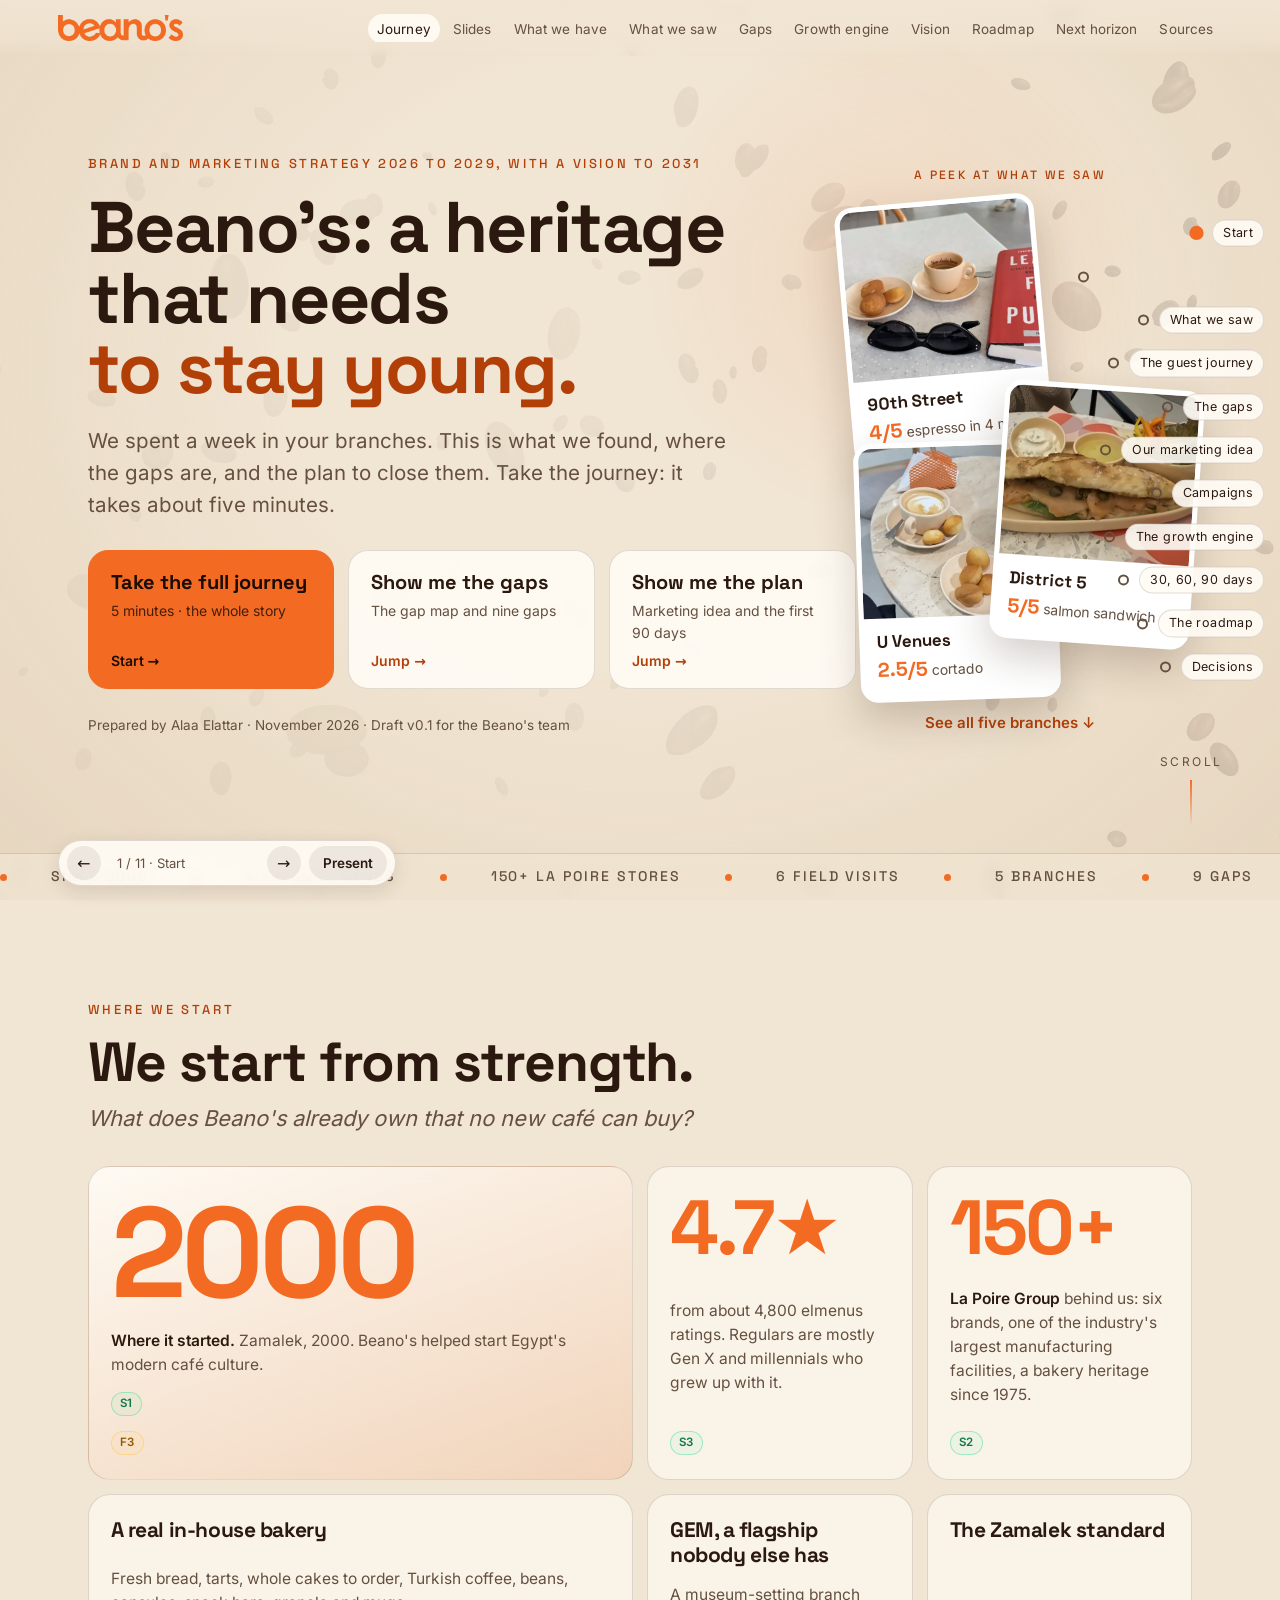
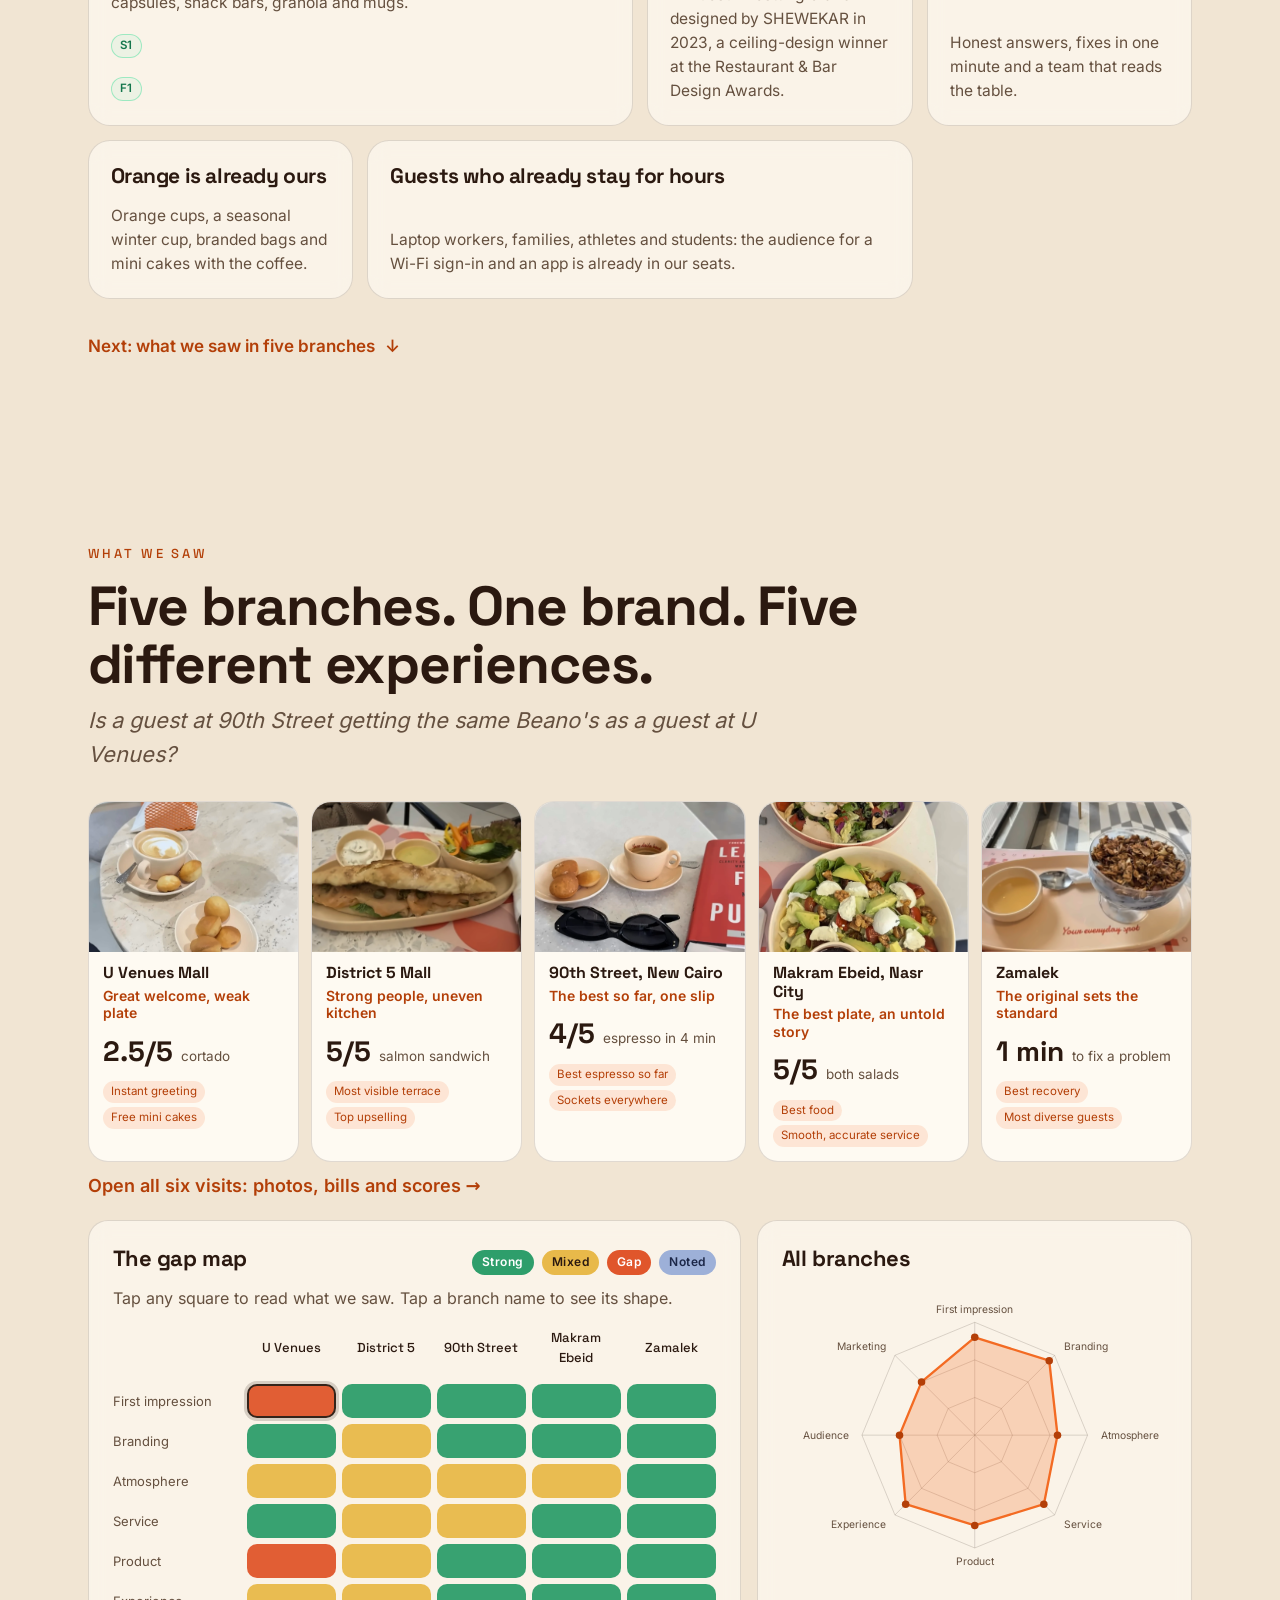
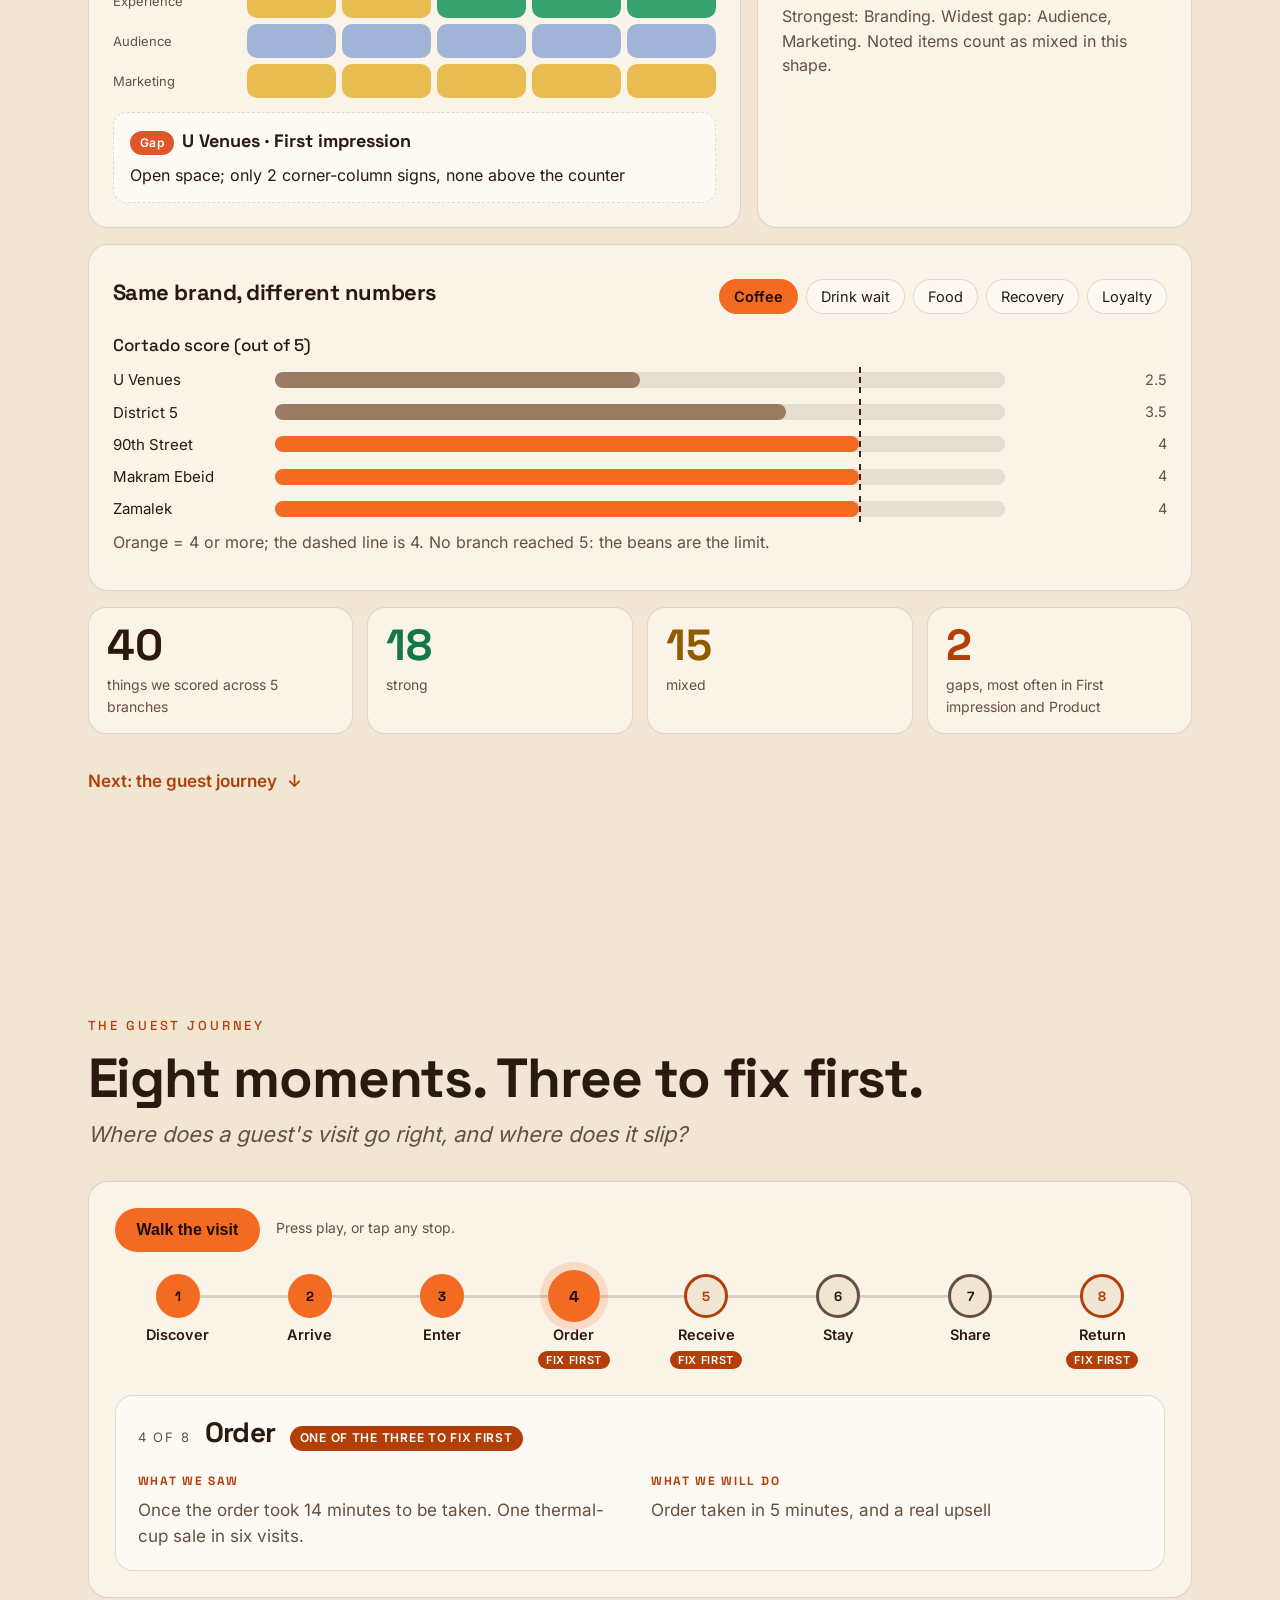
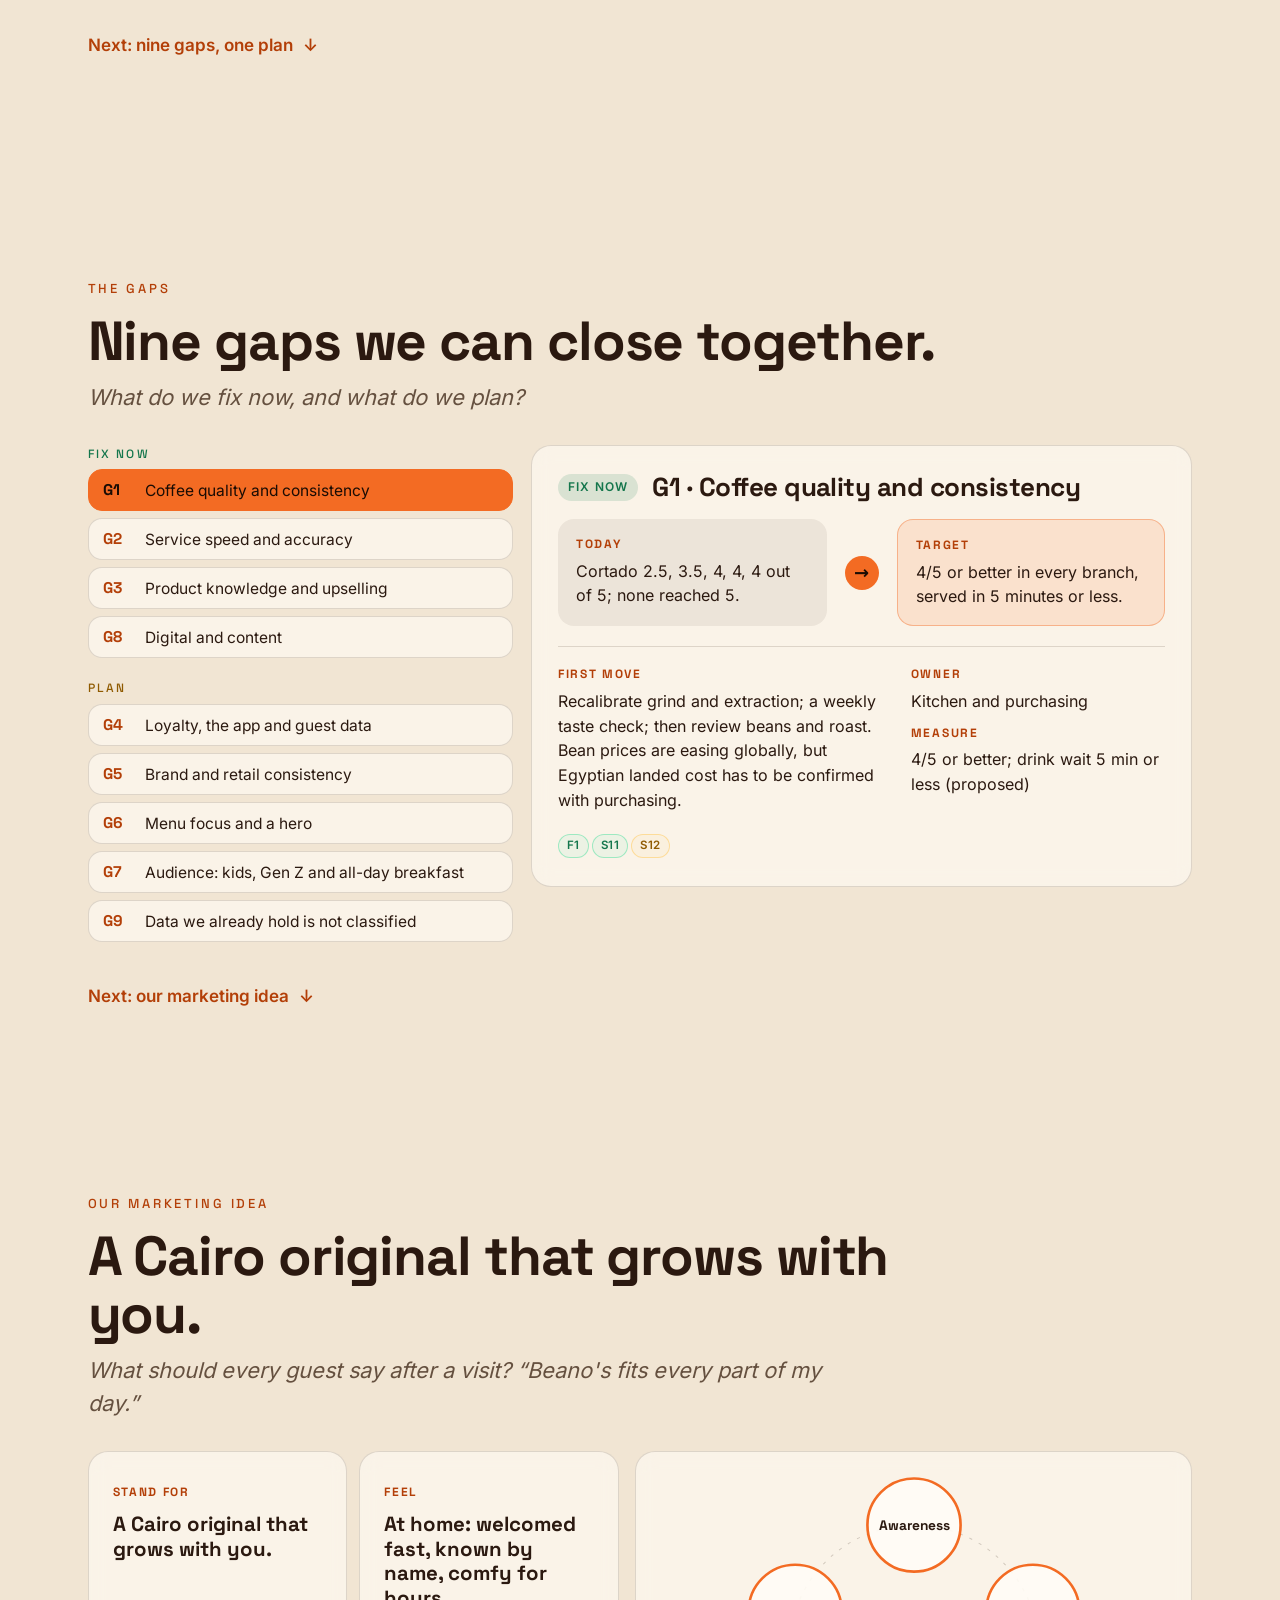
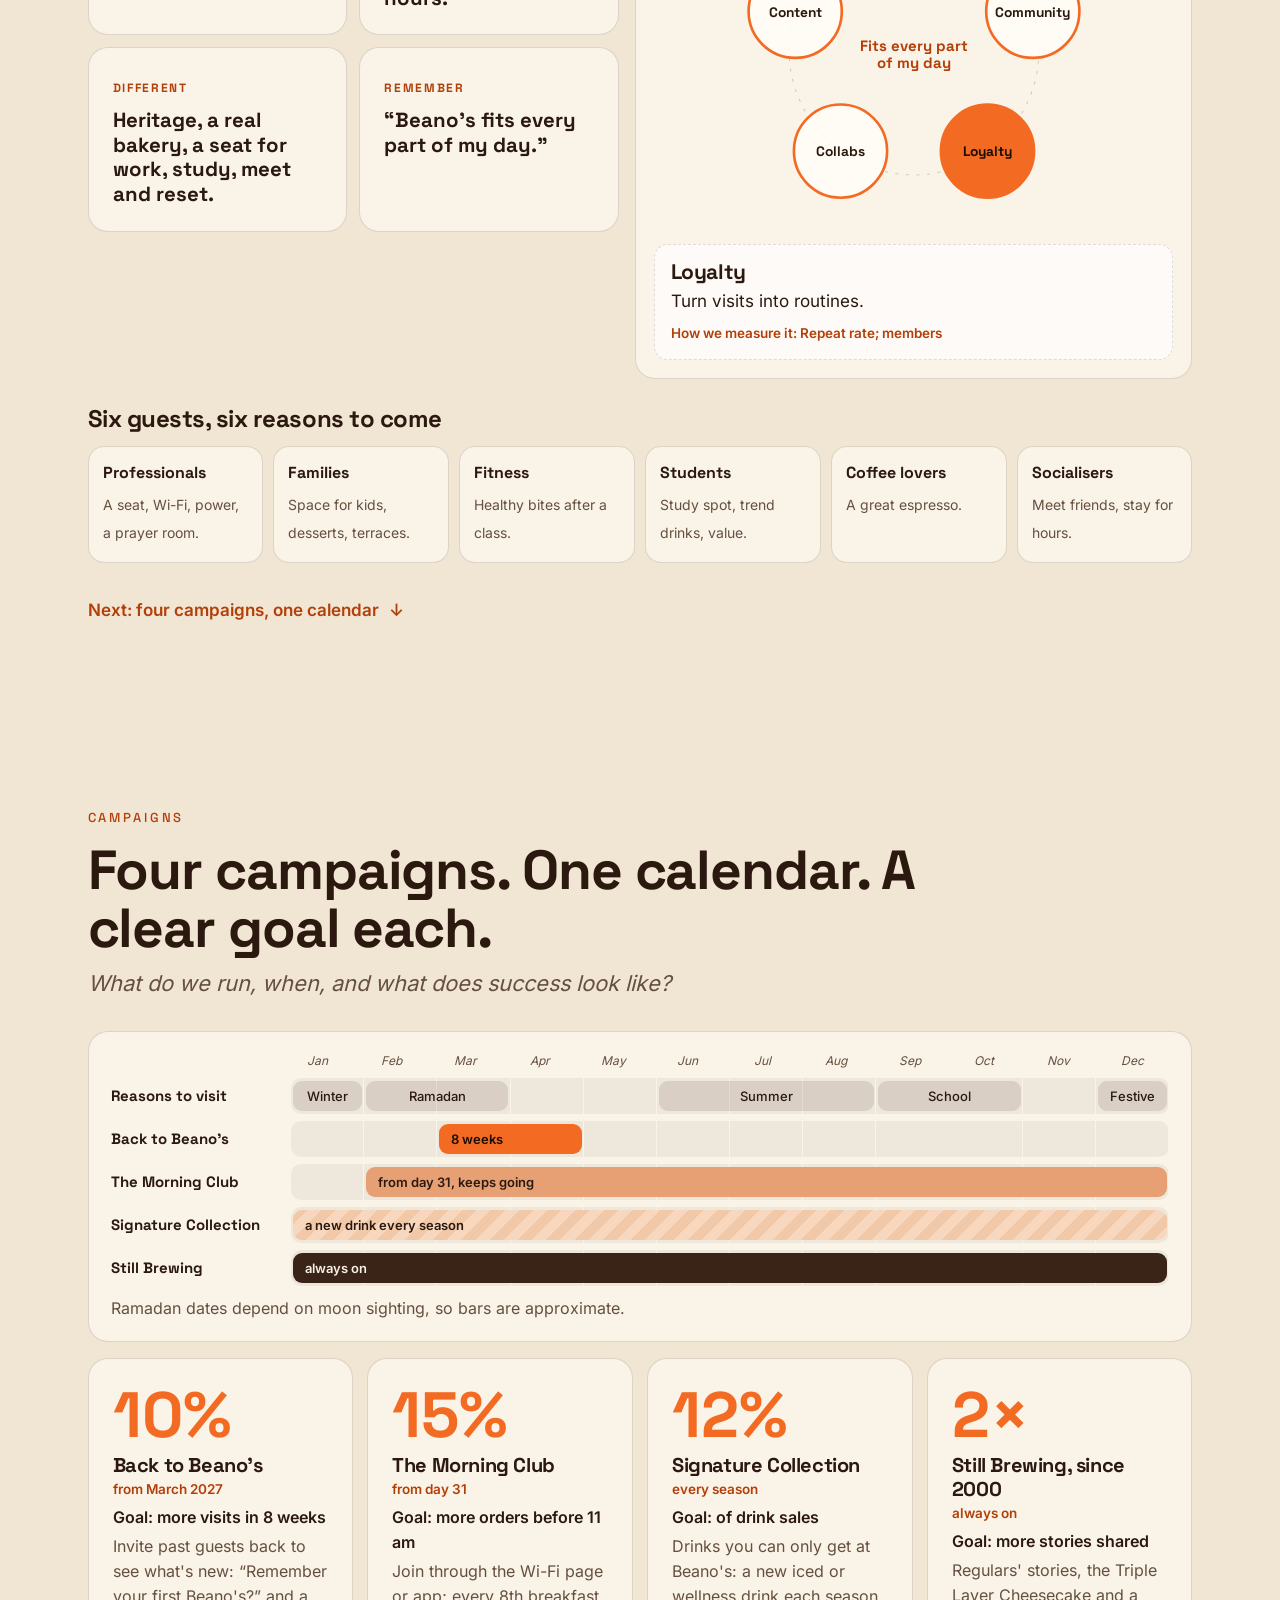
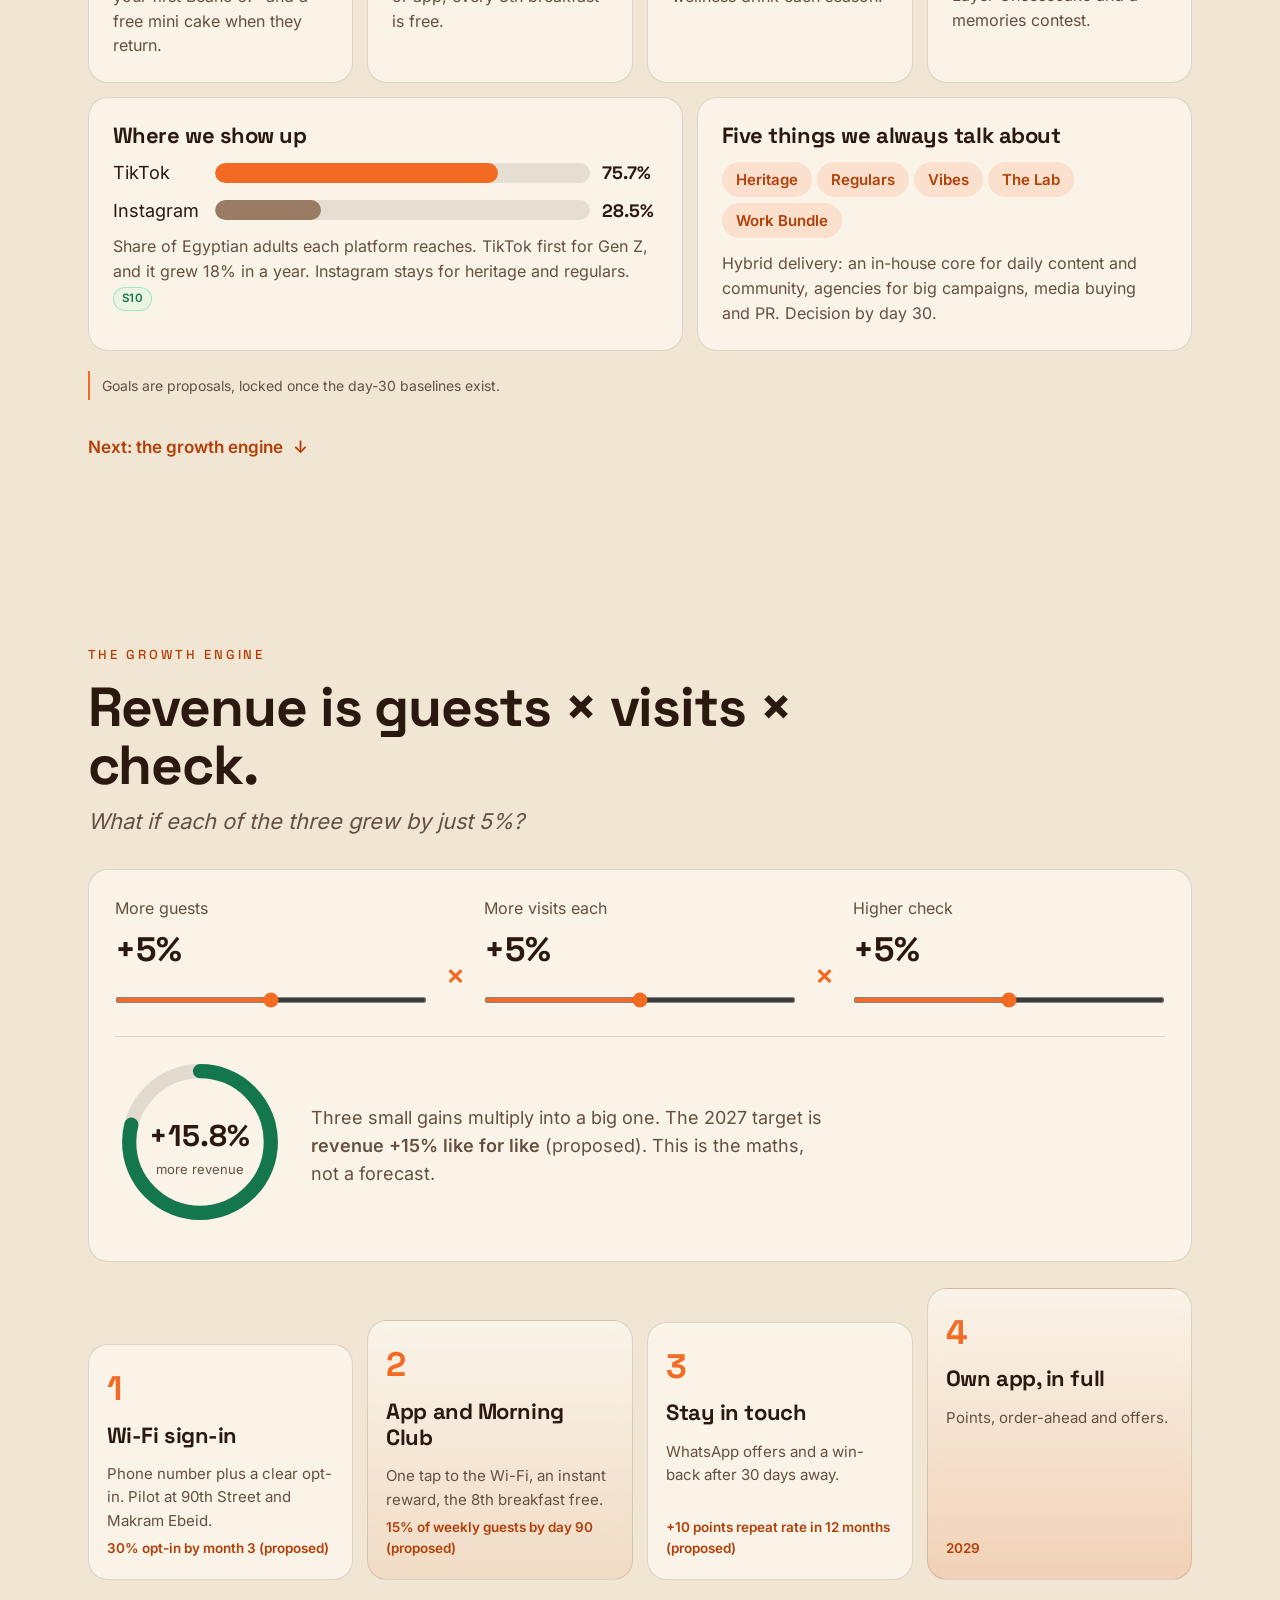
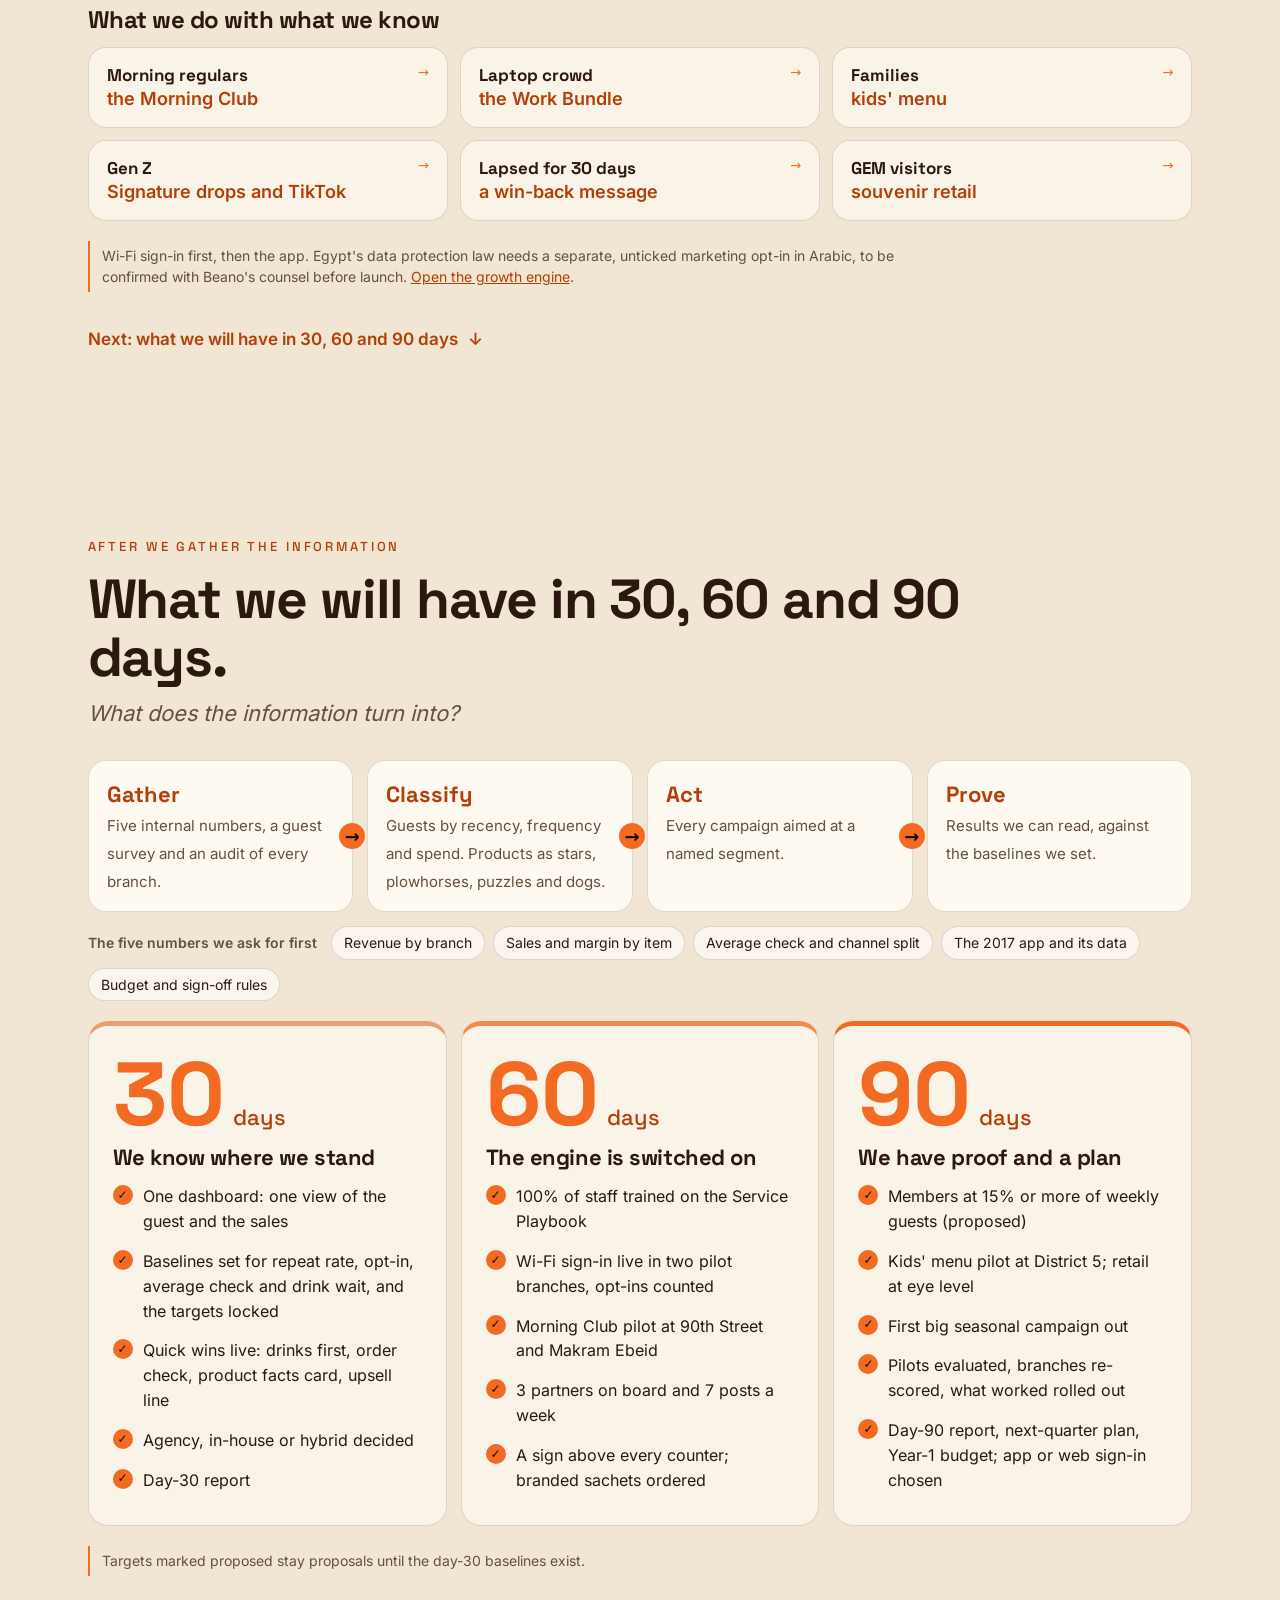
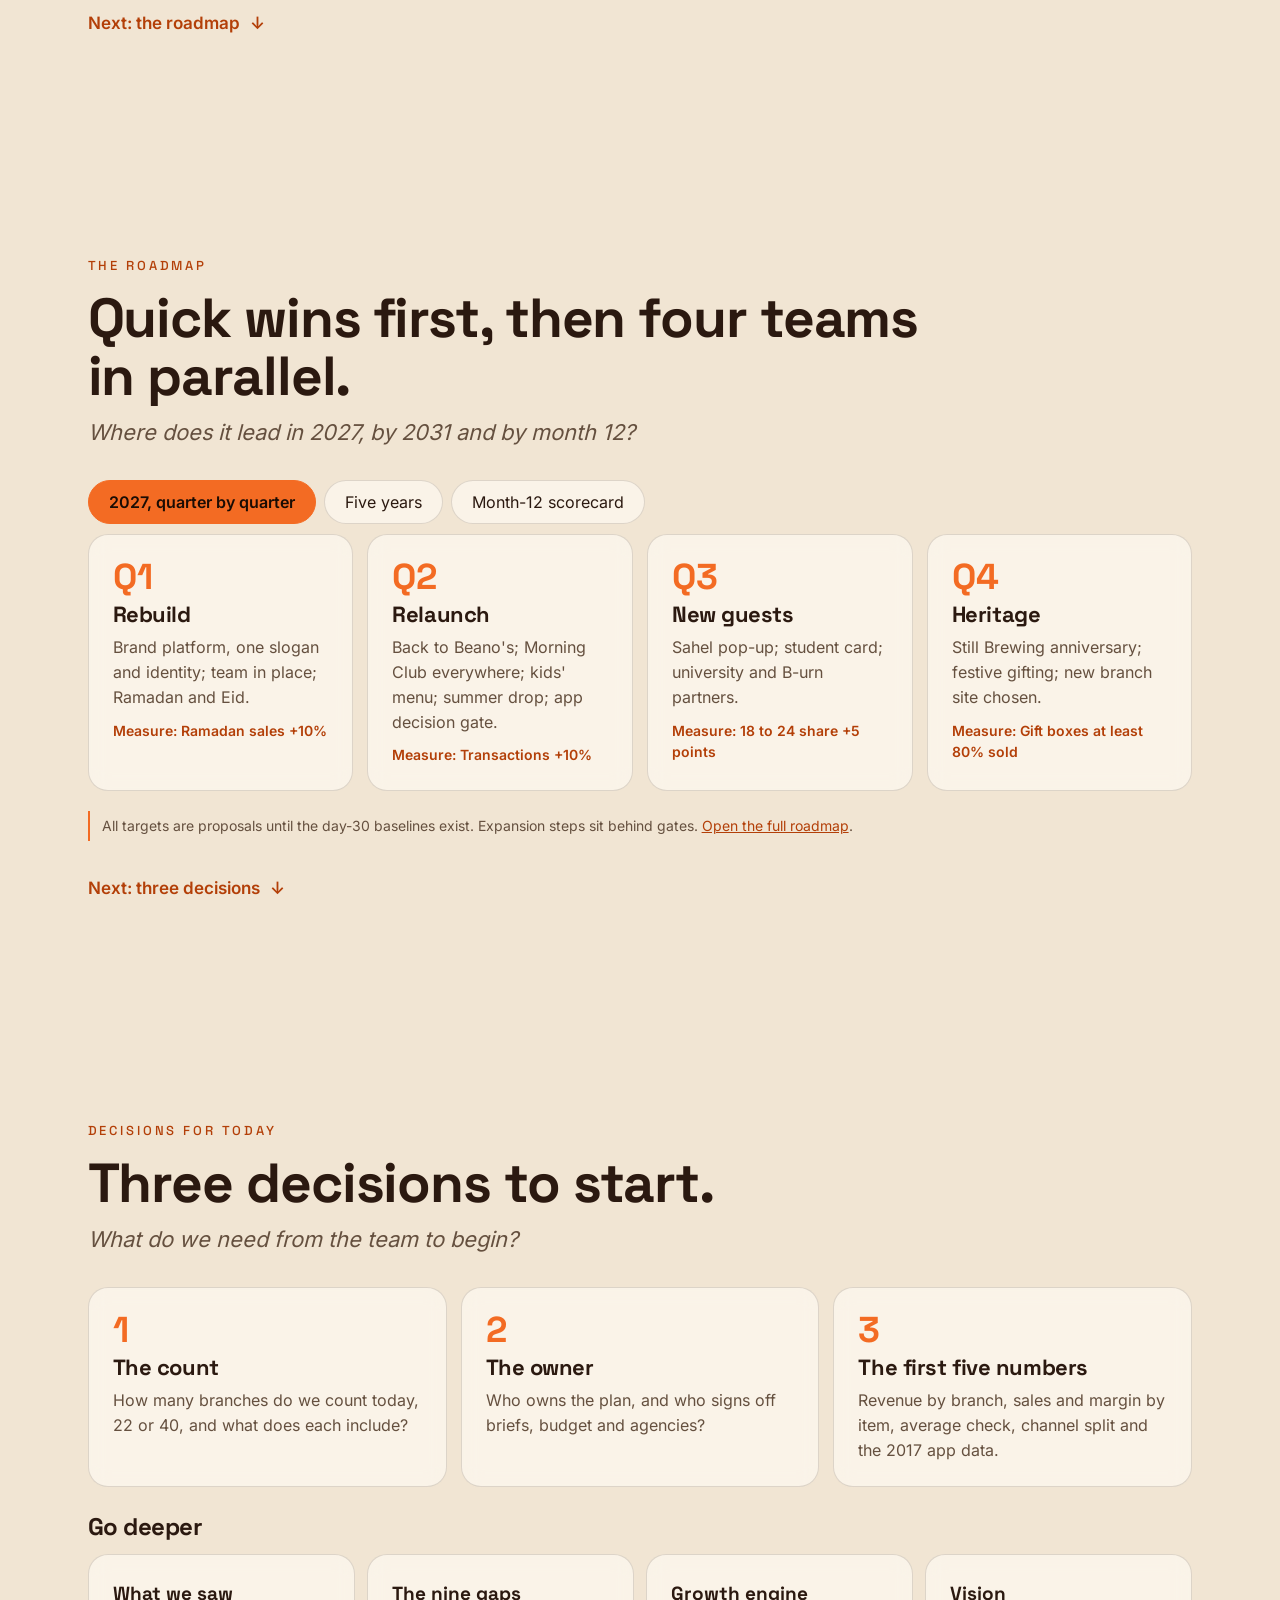
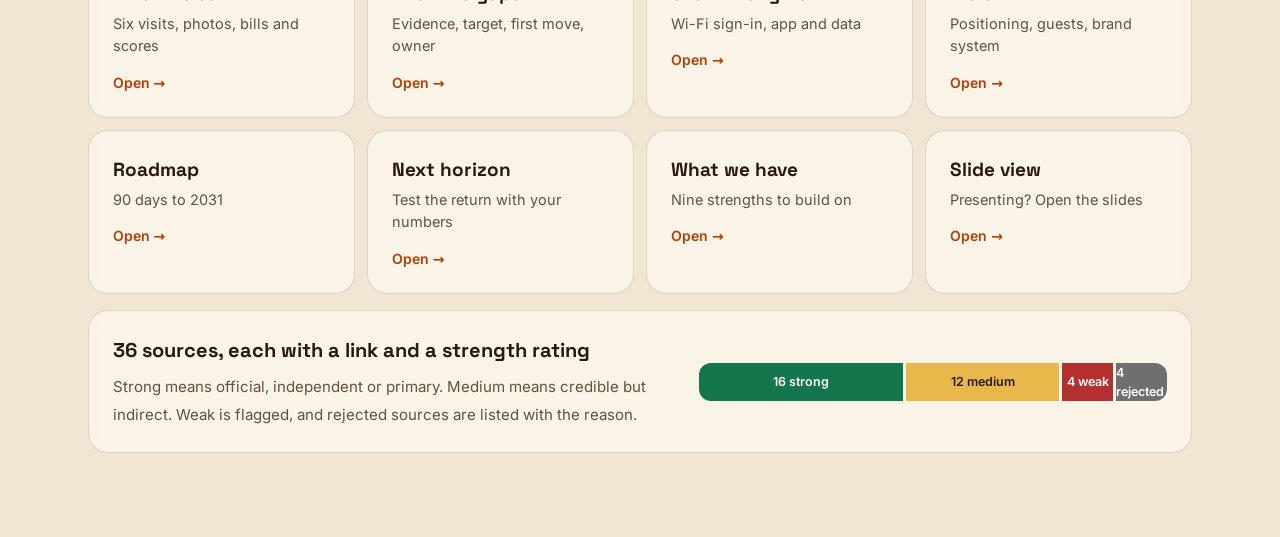
==== commit 8536fba7: "Beans only on the hero, photo peek of what we saw, strip in chapter" ====
--- a/index.html
+++ b/index.html
@@ -17,6 +17,7 @@
 </div>
 <div class="credit">Prepared by Alaa Elattar · November 2026 · Draft v0.1 for the Beano's team</div>
 </div>
+<div class="peek" aria-label="A peek at what we saw"><div class="pkh">A peek at what we saw</div><a class="pk pk1" href="#c2"><img src="img/ninety-1.webp" alt="90th Street, New Cairo" loading="eager"><div class="pc"><b>90th Street</b><span><i>4/5</i> espresso in 4 min</span></div></a><a class="pk pk2" href="#c2"><img src="img/district5-1.webp" alt="District 5 Mall" loading="eager"><div class="pc"><b>District 5</b><span><i>5/5</i> salmon sandwich</span></div></a><a class="pk pk3" href="#c2"><img src="img/uvenues-1.webp" alt="U Venues Mall" loading="eager"><div class="pc"><b>U Venues</b><span><i>2.5/5</i> cortado</span></div></a><a class="pkm" href="#c2">See all five branches ↓</a></div>
 <div class="tick" aria-hidden="true"><div class="tk"><span>Since 2000</span><span>4.7★ on elmenus</span><span>150+ La Poire stores</span><span>6 field visits</span><span>5 branches</span><span>9 gaps</span><span>36 rated sources</span><span>Since 2000</span><span>4.7★ on elmenus</span><span>150+ La Poire stores</span><span>6 field visits</span><span>5 branches</span><span>9 gaps</span><span>36 rated sources</span></div></div>
 <a class="scrollcue" href="#c1" aria-label="Scroll to the first stop">Scroll<i></i></a>
 </section>
@@ -42,6 +43,8 @@
 <div class="chk">What we saw</div>
 <h2 class="big">Five branches. One brand. Five different experiences.</h2>
 <p class="q">Is a guest at 90th Street getting the same Beano's as a guest at U Venues?</p>
+<div class="strip"><a class="sp" href="observed.html"><div class="sph"><img src="img/uvenues-1.webp" alt="U Venues Mall" loading="lazy"></div><div class="spb"><b>U Venues Mall</b><em>Great welcome, weak plate</em><div class="sps"><i>2.5/5</i><span>cortado</span></div><div class="spt"><u>Instant greeting</u><u>Free mini cakes</u></div></div></a><a class="sp" href="observed.html"><div class="sph"><img src="img/district5-1.webp" alt="District 5 Mall" loading="lazy"></div><div class="spb"><b>District 5 Mall</b><em>Strong people, uneven kitchen</em><div class="sps"><i>5/5</i><span>salmon sandwich</span></div><div class="spt"><u>Most visible terrace</u><u>Top upselling</u></div></div></a><a class="sp" href="observed.html"><div class="sph"><img src="img/ninety-1.webp" alt="90th Street, New Cairo" loading="lazy"></div><div class="spb"><b>90th Street, New Cairo</b><em>The best so far, one slip</em><div class="sps"><i>4/5</i><span>espresso in 4 min</span></div><div class="spt"><u>Best espresso so far</u><u>Sockets everywhere</u></div></div></a><a class="sp" href="observed.html"><div class="sph"><img src="img/makram-1.webp" alt="Makram Ebeid, Nasr City" loading="lazy"></div><div class="spb"><b>Makram Ebeid, Nasr City</b><em>The best plate, an untold story</em><div class="sps"><i>5/5</i><span>both salads</span></div><div class="spt"><u>Best food</u><u>Smooth, accurate service</u></div></div></a><a class="sp" href="observed.html"><div class="sph"><img src="img/zamalek-1.webp" alt="Zamalek" loading="lazy"></div><div class="spb"><b>Zamalek</b><em>The original sets the standard</em><div class="sps"><i>1 min</i><span>to fix a problem</span></div><div class="spt"><u>Best recovery</u><u>Most diverse guests</u></div></div></a></div>
+<a class="lnk" href="observed.html">Open all six visits: photos, bills and scores →</a>
 <div class="gm">
 <div class="card gmap">
 <div class="gm-top"><h3>The gap map</h3><div class="legend2"><span class="k Strong">Strong</span><span class="k Mixed">Mixed</span><span class="k Gap">Gap</span><span class="k Info">Noted</span></div></div>
--- a/css/journey.css
+++ b/css/journey.css
@@ -12,7 +12,7 @@
 .ch>.wrap{width:100%}
 .hero{padding-bottom:110px}
 .kick{font-family:var(--hd);font-size:13px;letter-spacing:.2em;text-transform:uppercase;color:var(--or2);margin-bottom:18px}
-.kin{font-size:clamp(44px,7.2vw,112px);line-height:.98;max-width:12.5em}
+.kin{font-size:clamp(44px,5.6vw,88px);line-height:.98;max-width:12.5em}
 .kin span{display:inline-block;opacity:0;transform:translateY(46px);animation:up .95s cubic-bezier(.2,.8,.2,1) forwards}
 .kin span:nth-child(1){animation-delay:.1s}.kin span:nth-child(2){animation-delay:.25s}.kin span:nth-child(3){animation-delay:.4s}.kin span:nth-child(4){animation-delay:.55s;color:var(--or2)}
 @keyframes up{to{opacity:1;transform:none}}
@@ -131,7 +131,7 @@
 
 .bt .src{align-self:flex-start}.bt .src+.src{margin-top:0}
 .chips{display:flex;gap:4px;flex-wrap:wrap}
-body:has(main.jr) #gl{opacity:.34;-webkit-mask-image:linear-gradient(90deg,rgba(0,0,0,.4) 0,rgba(0,0,0,.4) 38%,#000 78%);mask-image:linear-gradient(90deg,rgba(0,0,0,.4) 0,rgba(0,0,0,.4) 38%,#000 78%)}
+body:has(main.jr) #gl{opacity:.22;-webkit-mask-image:linear-gradient(90deg,rgba(0,0,0,.18) 0,rgba(0,0,0,.18) 45%,rgba(0,0,0,.7) 100%);mask-image:linear-gradient(90deg,rgba(0,0,0,.18) 0,rgba(0,0,0,.18) 45%,rgba(0,0,0,.7) 100%)}
 .mbars{display:block}.mbars .mr{width:100%}
 
 .gm>*,.gx>*{min-width:0}.bh{overflow:hidden;text-overflow:ellipsis}
@@ -210,7 +210,30 @@
 
 .law .lw:last-child{grid-column:span 2}@media(max-width:1000px){.law .lw:last-child{grid-column:auto}}
 
-body:not(:has(main.jr)) #gl{opacity:.12}
-
-body:has(main.jr) #gl{transition:opacity .8s}body:has(main.jr).dim #gl{opacity:.1}
+
+
+body:has(main.jr) #gl{transition:opacity .8s}body:has(main.jr).dim #gl{opacity:0}
 .wn text{font-size:13px}
+
+/* peek at what we saw */
+.peek{position:absolute;right:calc(var(--pad) + 46px);top:50%;transform:translateY(-50%);width:min(380px,26vw);height:min(500px,58vh);z-index:3}
+.pkh{position:absolute;left:0;right:0;top:-34px;font-family:var(--hd);font-size:12px;letter-spacing:.2em;text-transform:uppercase;color:var(--or2);text-align:center}
+.pk{position:absolute;width:60%;border-radius:18px;overflow:hidden;background:#fff;box-shadow:0 18px 40px rgba(58,36,24,.22);border:5px solid #fff;transition:.4s cubic-bezier(.2,.8,.2,1)}
+.pk img{width:100%;height:200px;object-fit:cover;display:block}.pc{padding:10px 12px 12px}.pc b{font-family:var(--hd);font-size:17px;display:block}.pc span{font-size:14px;color:var(--mut)}.pc i{font-style:normal;font-family:var(--hd);font-weight:700;font-size:20px;color:var(--or)}
+.pk1{left:0;top:0;transform:rotate(-5deg);z-index:2;animation:fl1 7s ease-in-out infinite}.pk2{right:-6%;top:37%;transform:rotate(4deg);z-index:3;animation:fl1 8s -2s ease-in-out infinite}.pk3{left:4%;bottom:0;transform:rotate(-2deg);z-index:2;animation:fl1 9s -4s ease-in-out infinite}
+@keyframes fl1{50%{translate:0 -10px}}
+.pk:hover{transform:rotate(0) scale(1.06);z-index:6;animation-play-state:paused}
+.pkm{position:absolute;left:0;right:0;bottom:-34px;text-align:center;font-weight:600;color:var(--or2);font-size:15px}
+@media(max-width:1100px){.peek{display:none}}
+.strip{display:grid;grid-template-columns:repeat(5,minmax(0,1fr));gap:12px;margin-bottom:10px}
+.sp{background:var(--card2);border:1px solid var(--line);border-radius:20px;overflow:hidden;display:flex;flex-direction:column;transition:.3s}.sp:hover{transform:translateY(-6px);border-color:var(--or);box-shadow:0 16px 30px rgba(58,36,24,.16)}
+.sph{height:150px;overflow:hidden}.sph img{width:100%;height:100%;object-fit:cover;transition:transform .6s}.sp:hover .sph img{transform:scale(1.08)}
+.spb{padding:12px 14px 14px;display:flex;flex-direction:column;gap:4px}.spb b{font-family:var(--hd);font-size:16px;line-height:1.15}.spb em{font-style:normal;color:var(--or2);font-weight:600;font-size:14px;line-height:1.25}
+.sps{display:flex;align-items:baseline;gap:8px;margin-top:4px}.sps i{font-style:normal;font-family:var(--hd);font-weight:700;font-size:28px;color:var(--txt)}.sps span{font-size:13.5px;color:var(--mut)}
+.spt{display:flex;flex-wrap:wrap;gap:4px;margin-top:4px}.spt u{text-decoration:none;font-size:11.5px;background:rgba(243,107,35,.14);color:var(--or2);padding:2px 8px;border-radius:999px}
+.lnk{display:inline-block;margin:0 0 20px;font-weight:600;color:var(--or2)}
+@media(max-width:1100px){.strip{grid-template-columns:repeat(2,minmax(0,1fr))}}
+@media(max-width:600px){.strip{grid-auto-flow:column;grid-auto-columns:72%;grid-template-columns:none;overflow-x:auto;scroll-snap-type:x mandatory}.sp{scroll-snap-align:start}}
+
+@media(min-width:1101px){.hero .kin{max-width:min(11.5em,60vw)}.hero .lead{max-width:min(640px,52vw)}.doors{max-width:min(820px,60vw)}}
+.pk img{height:170px}
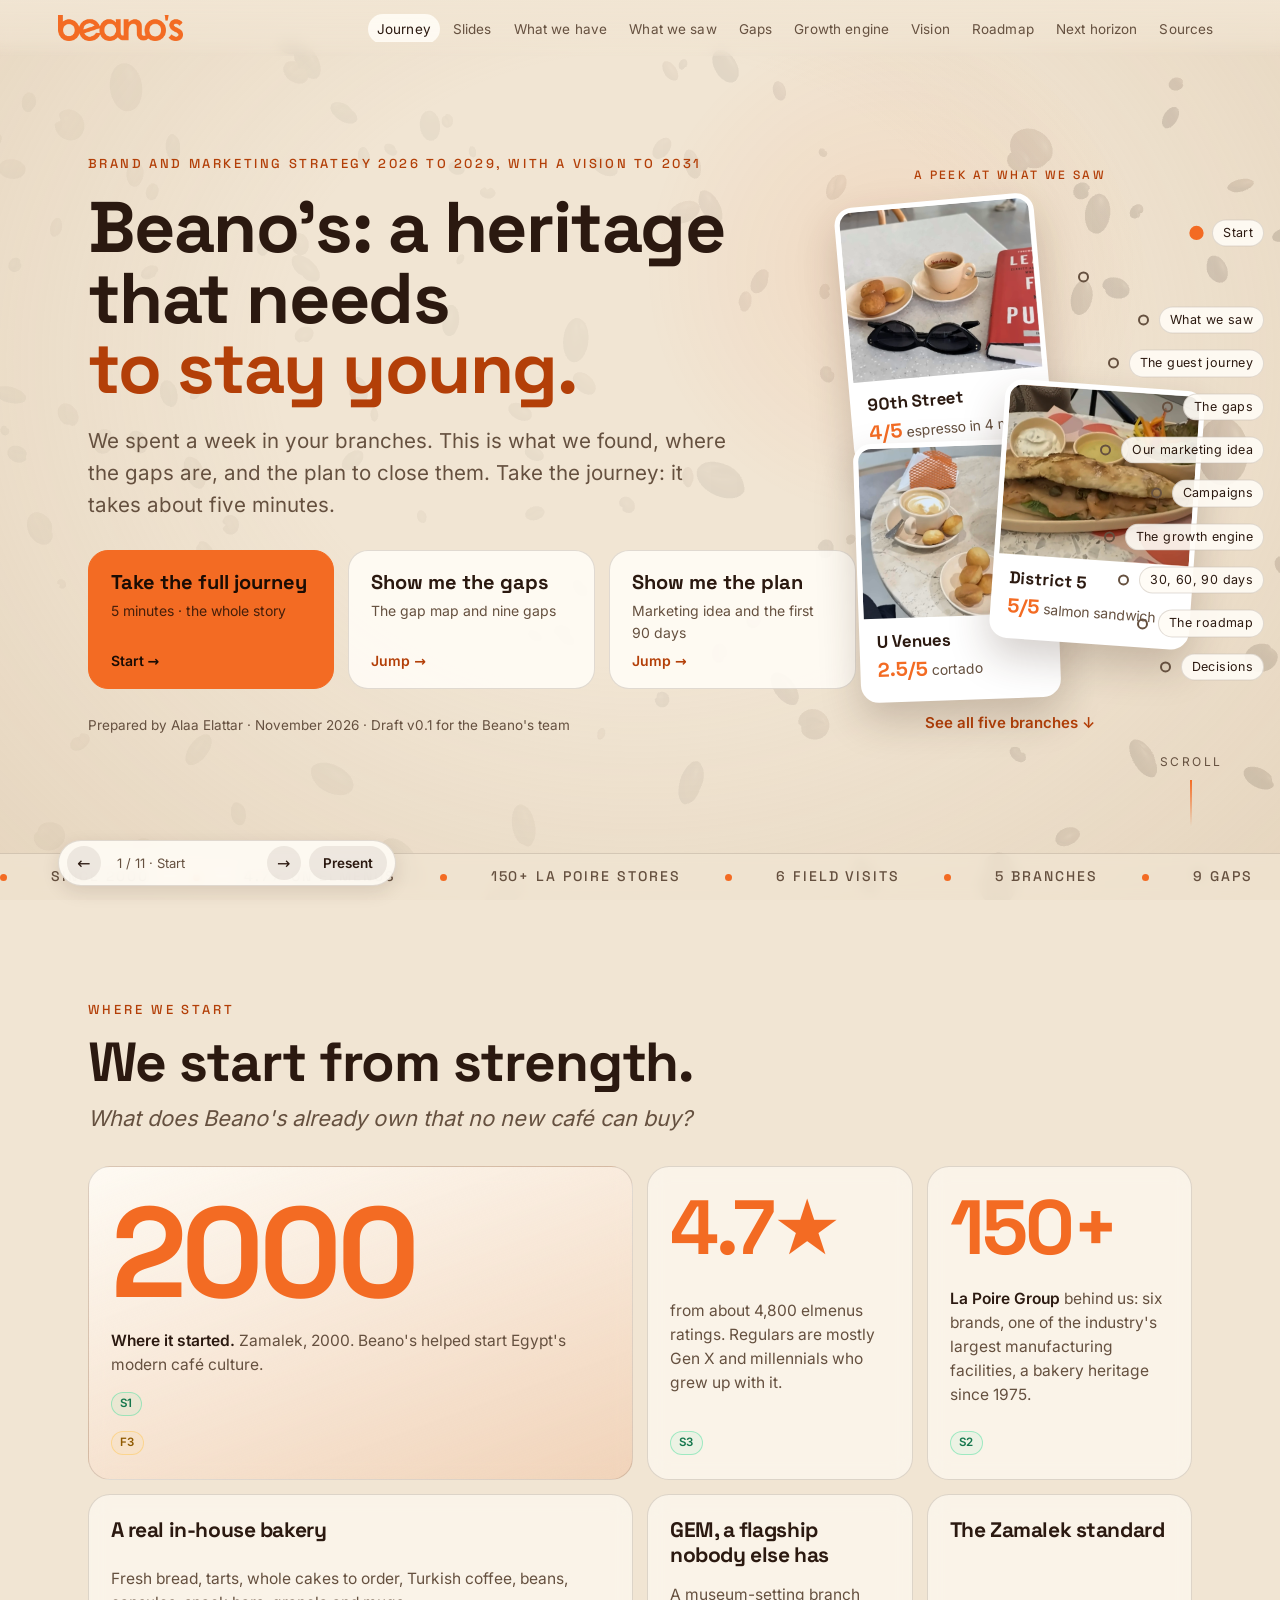
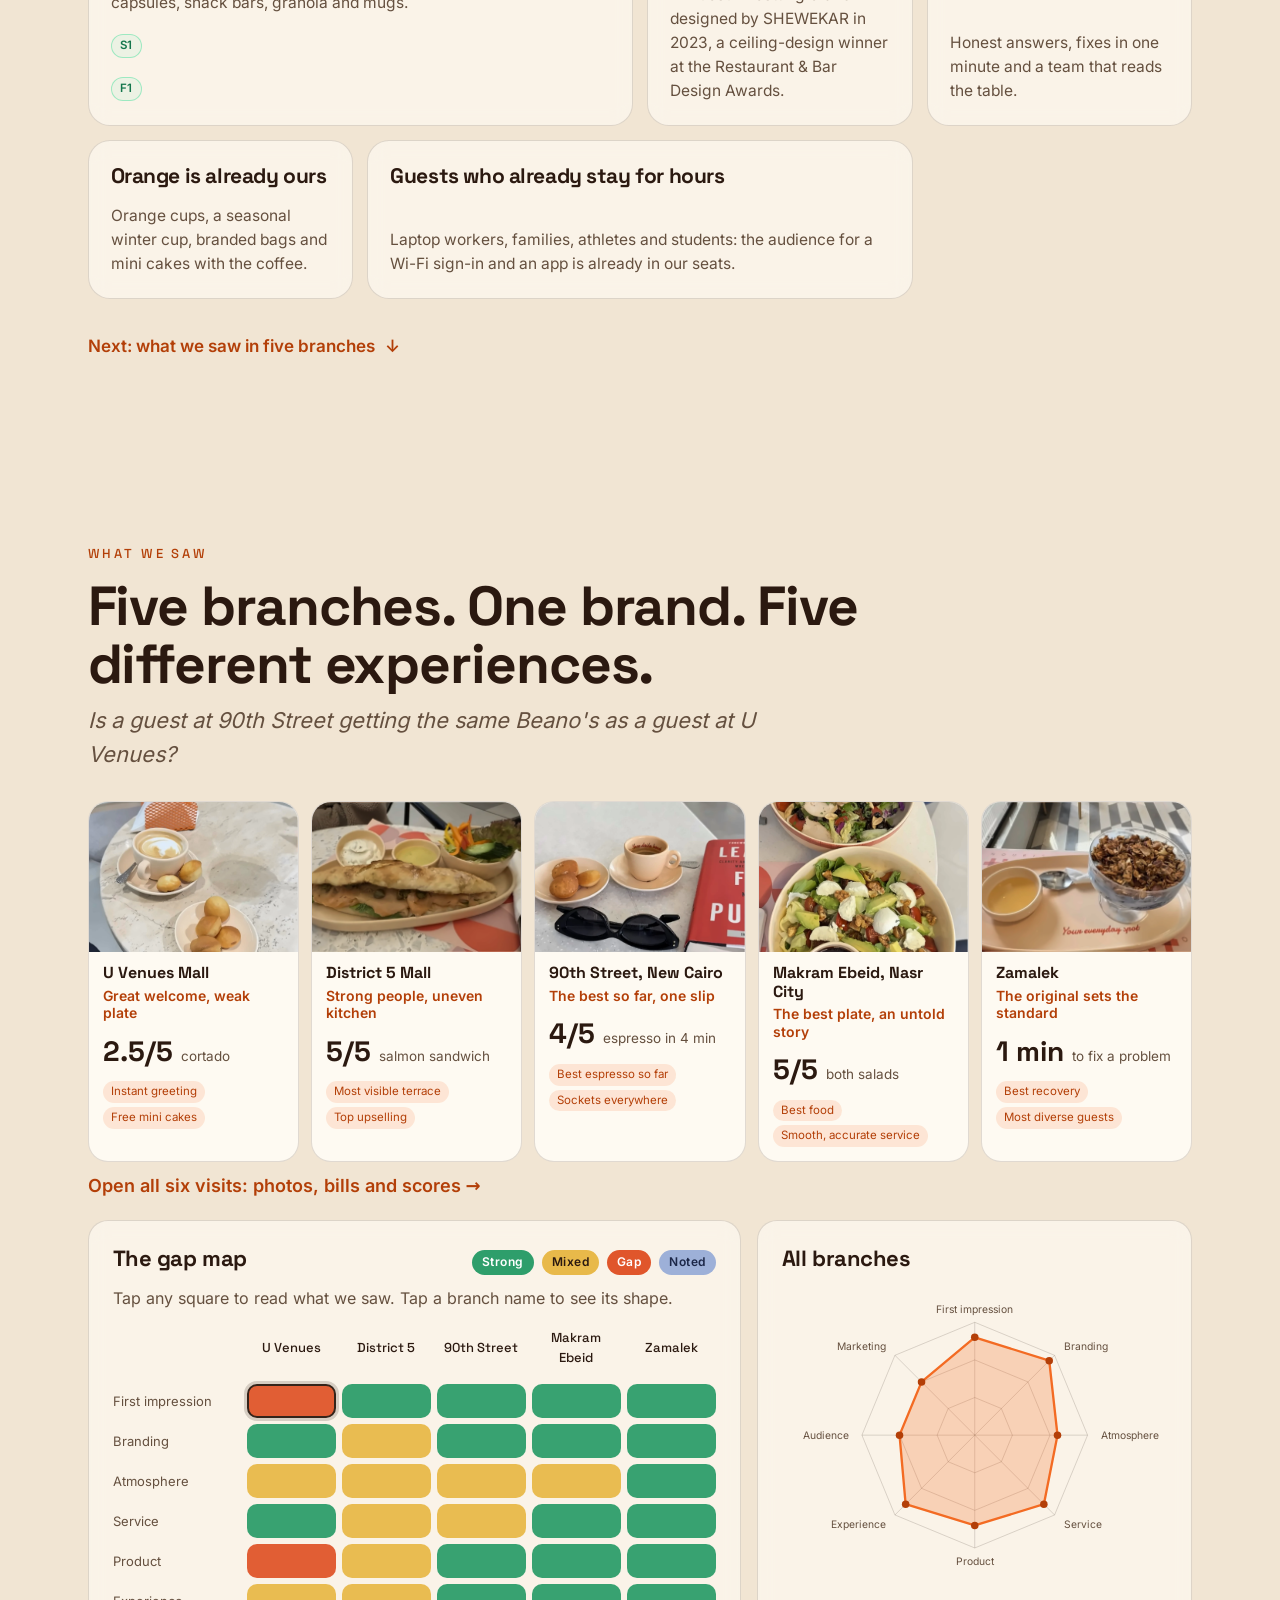
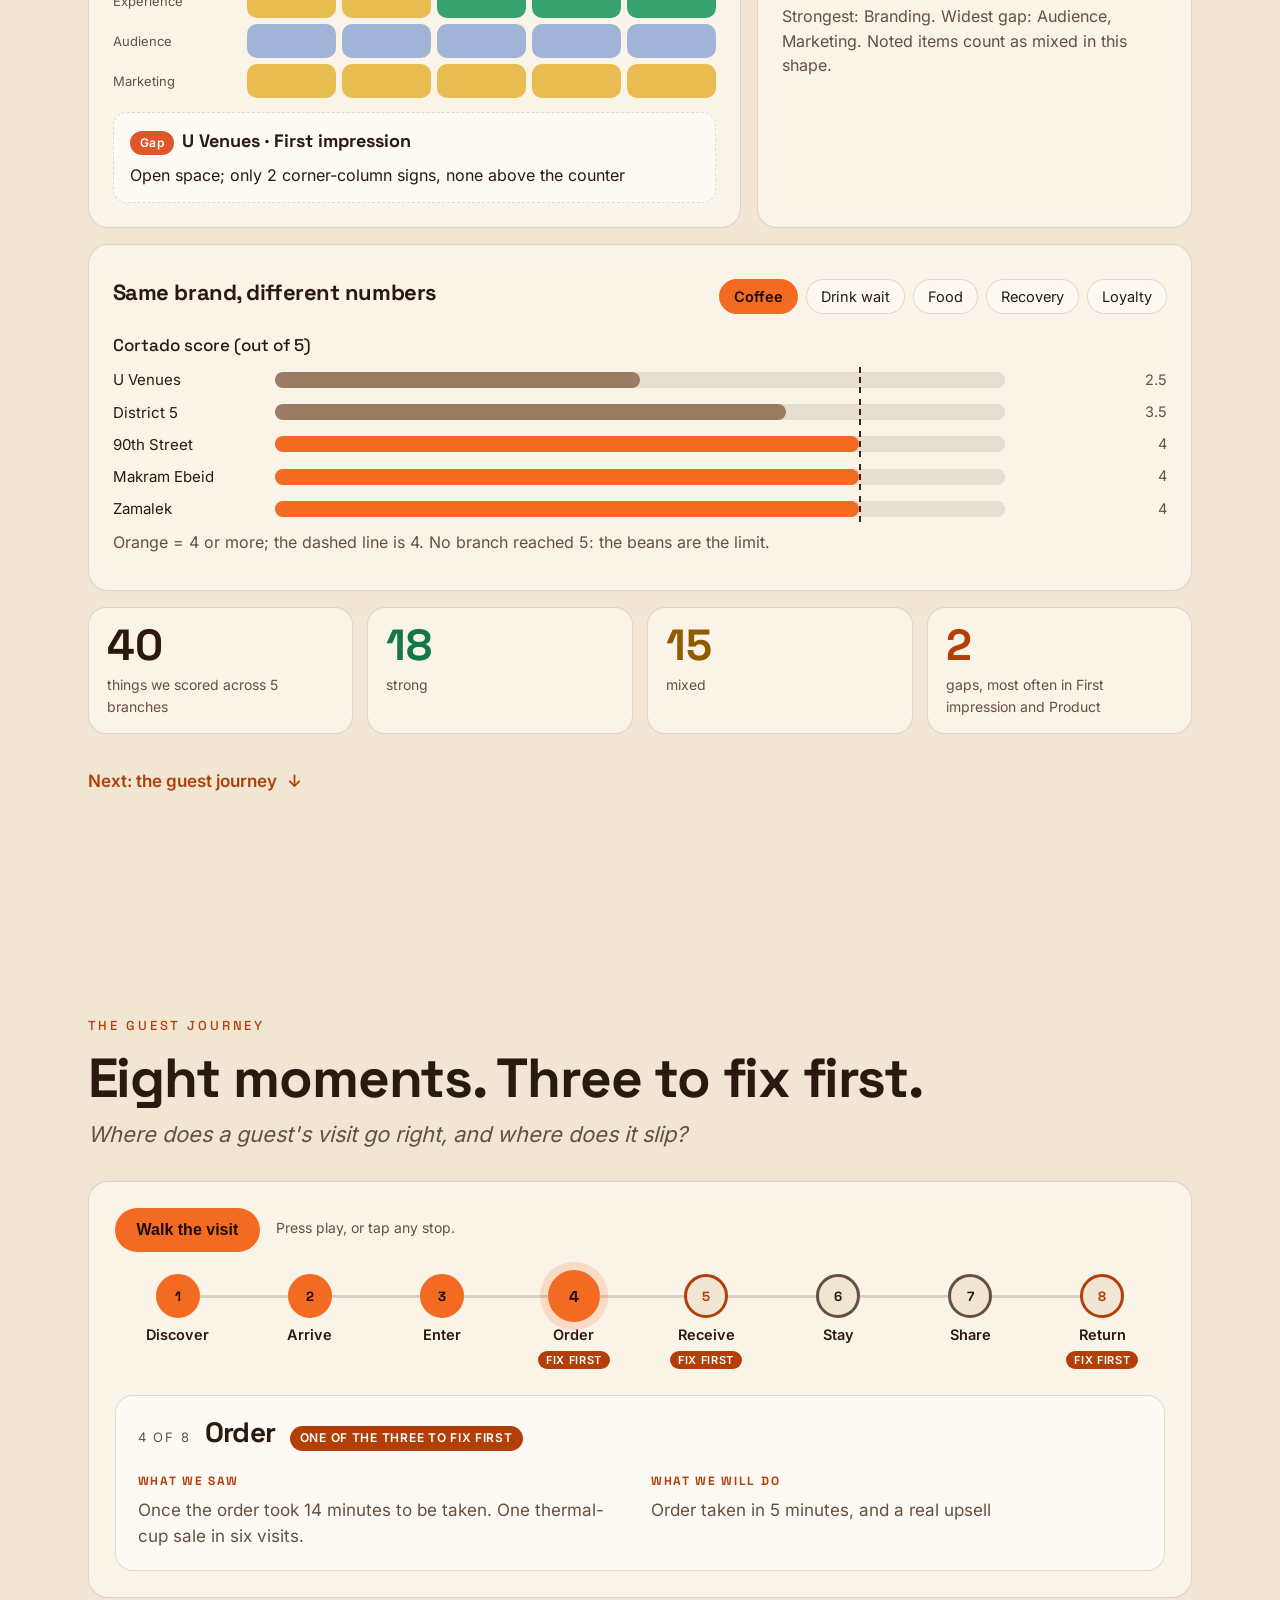
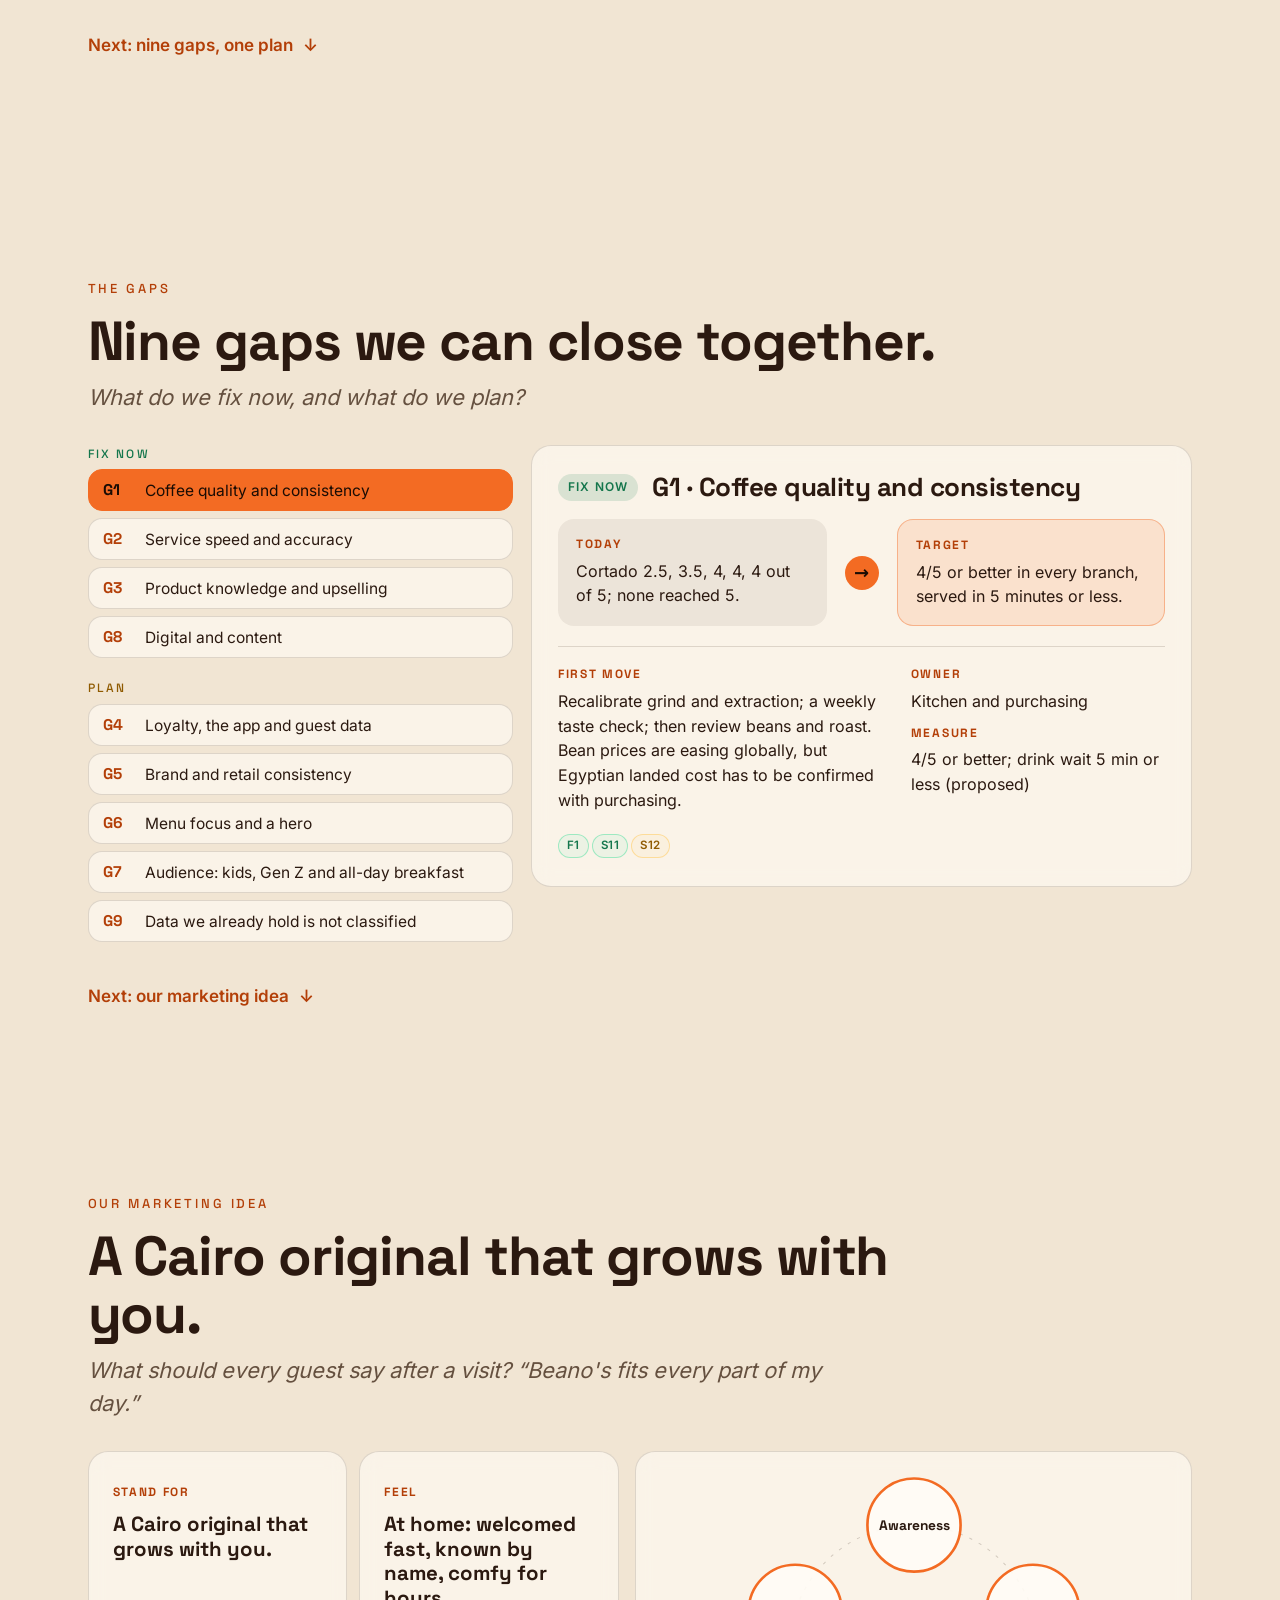
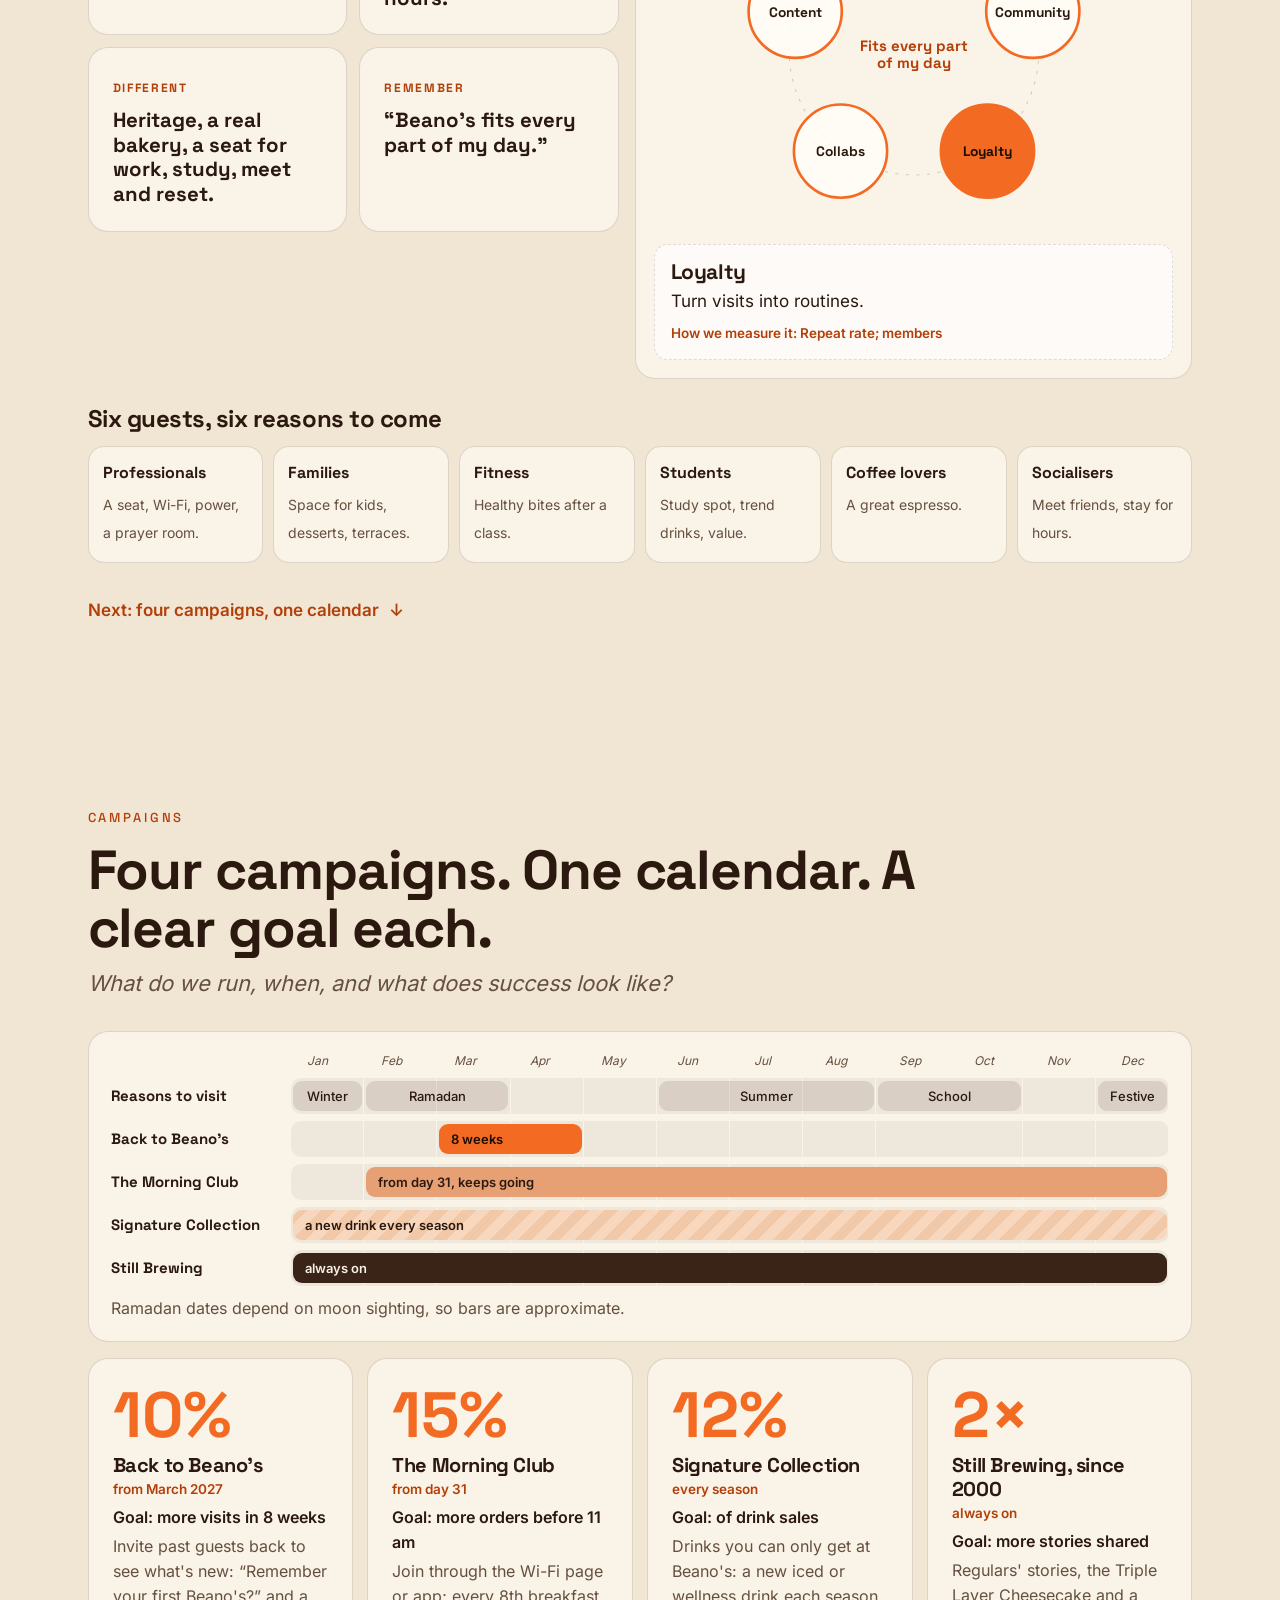
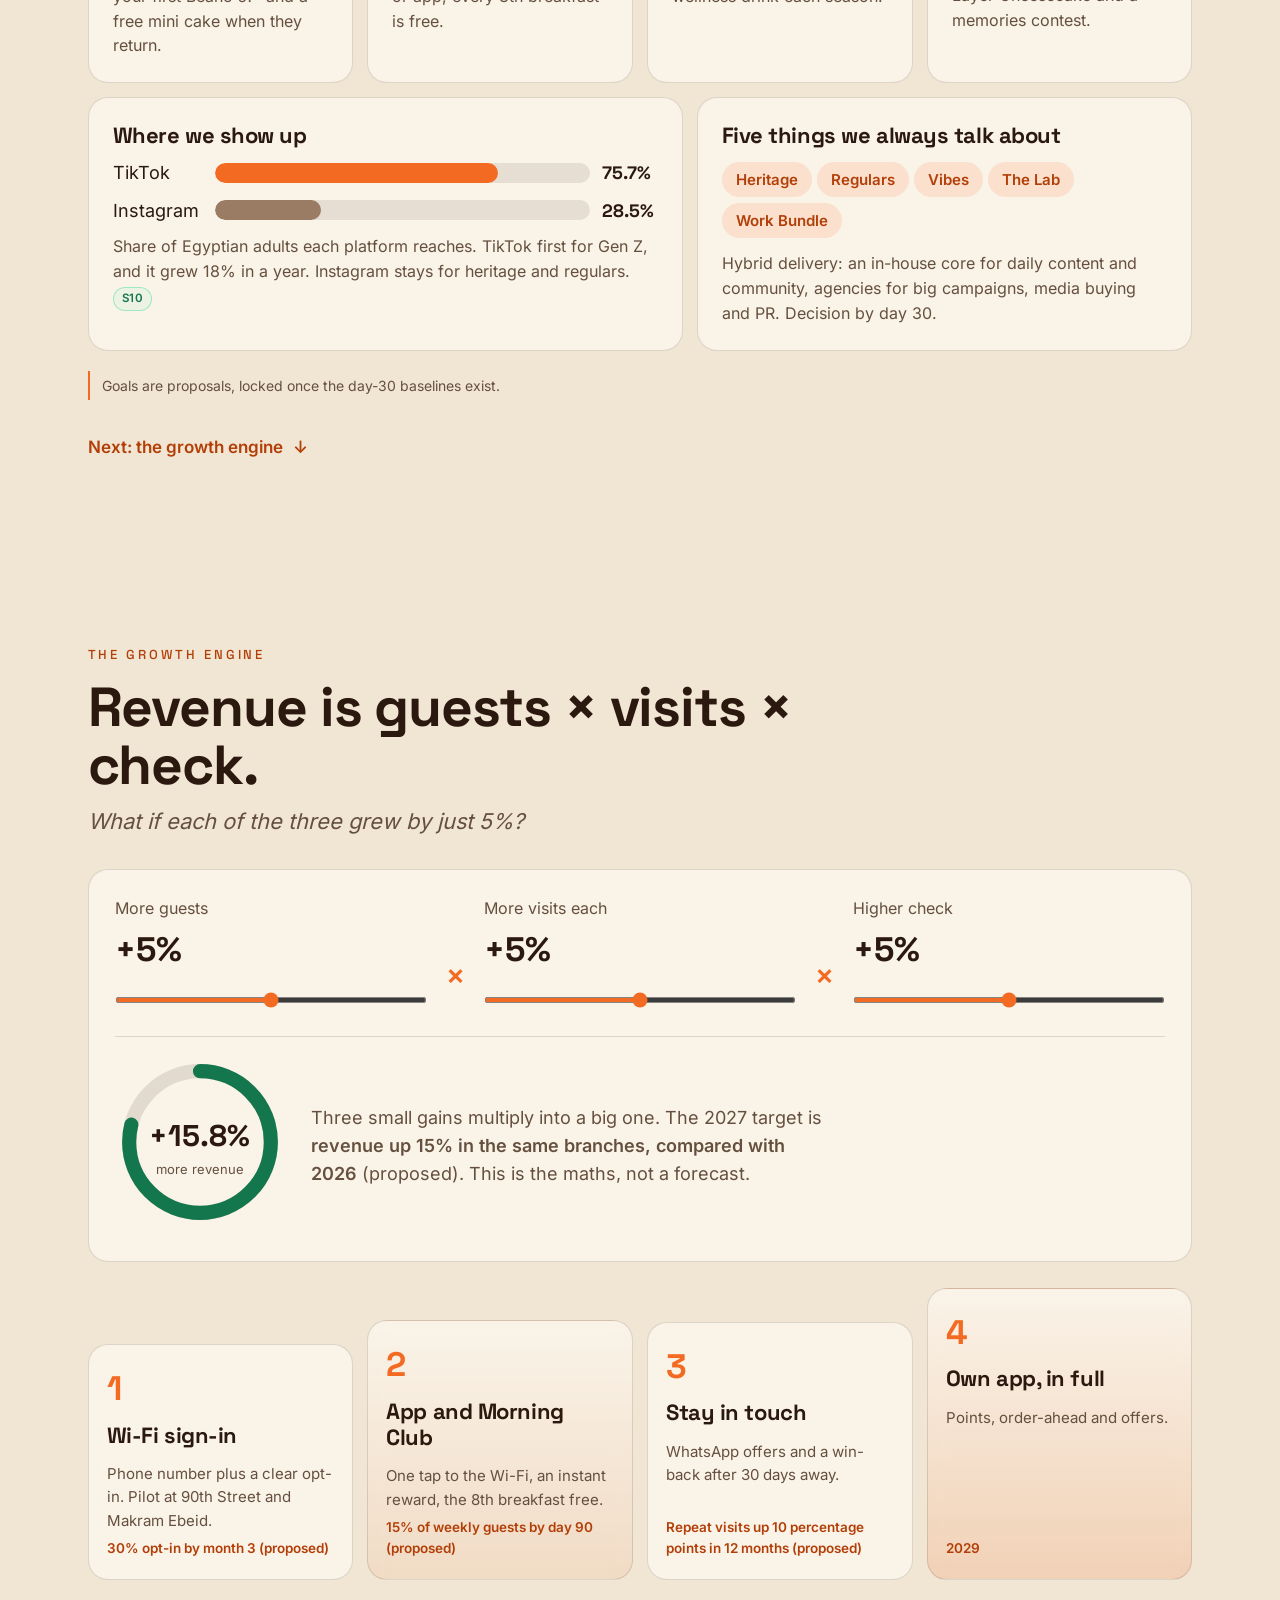
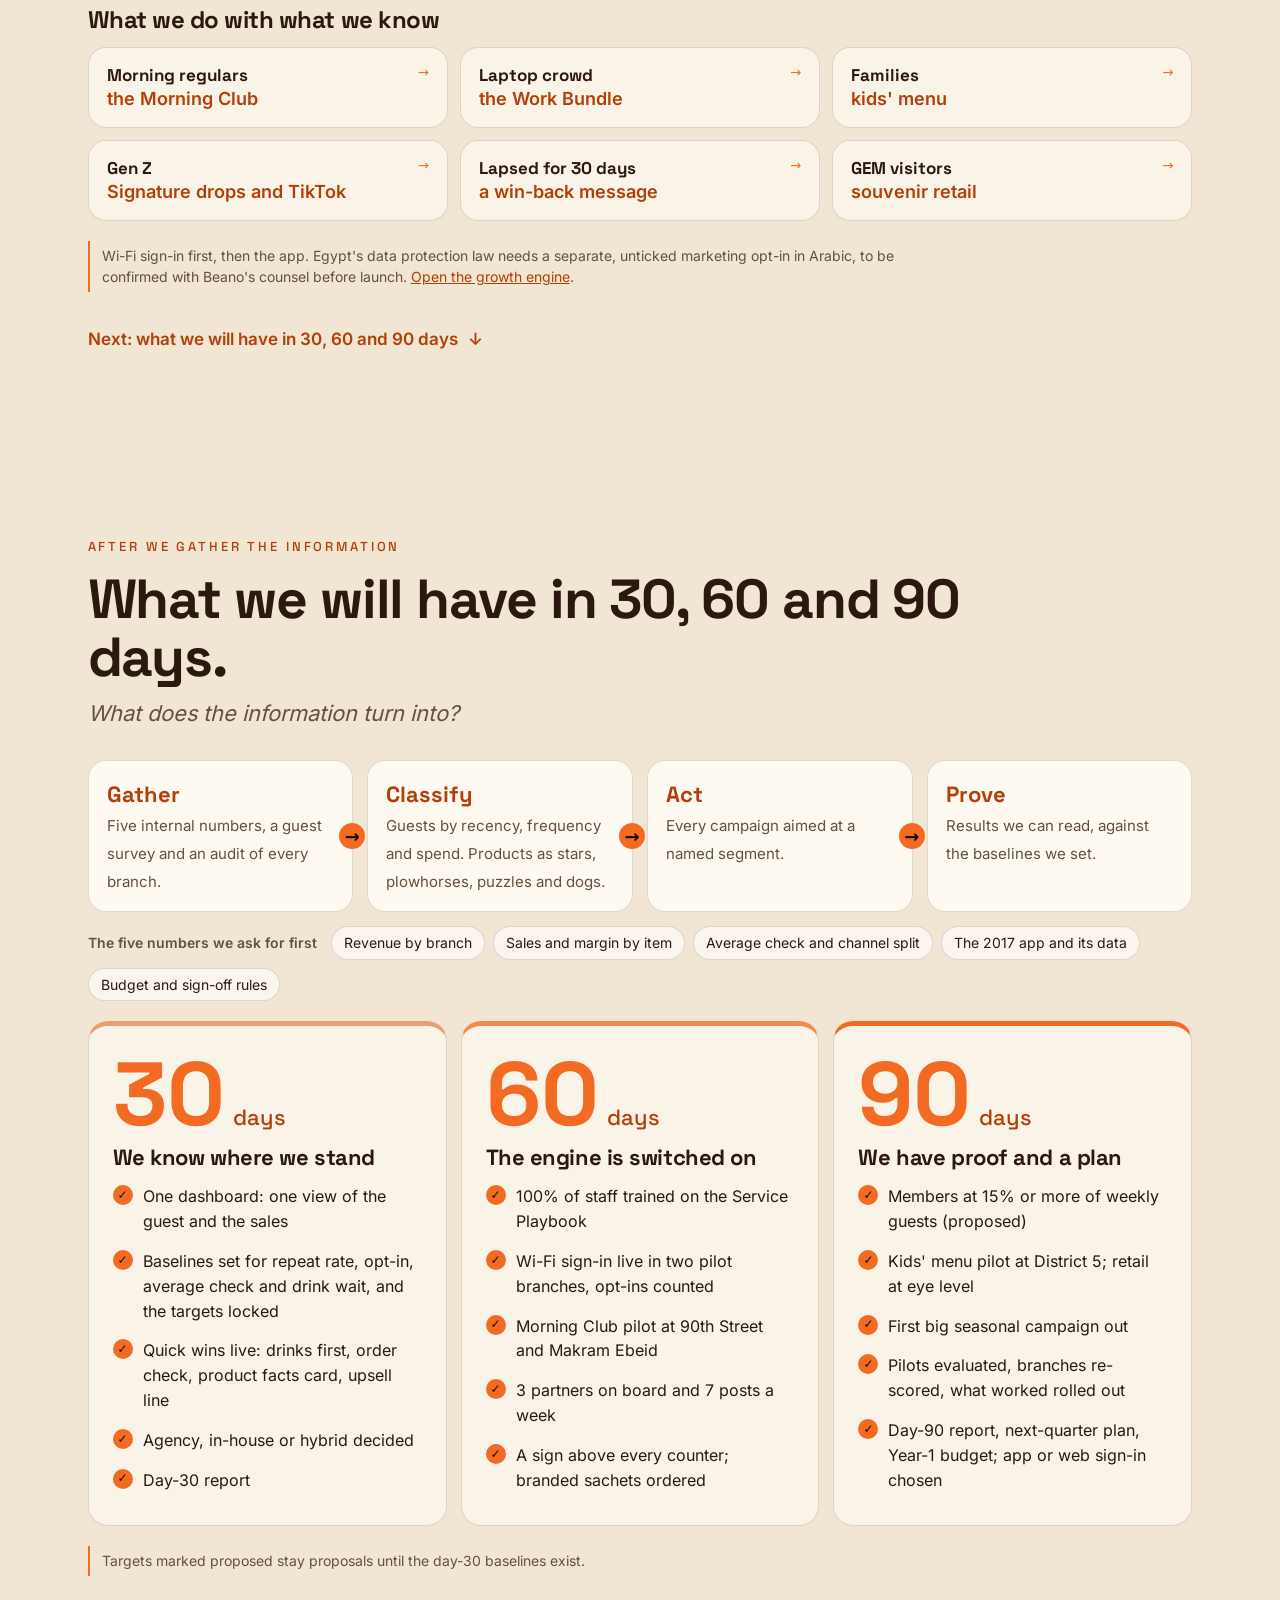
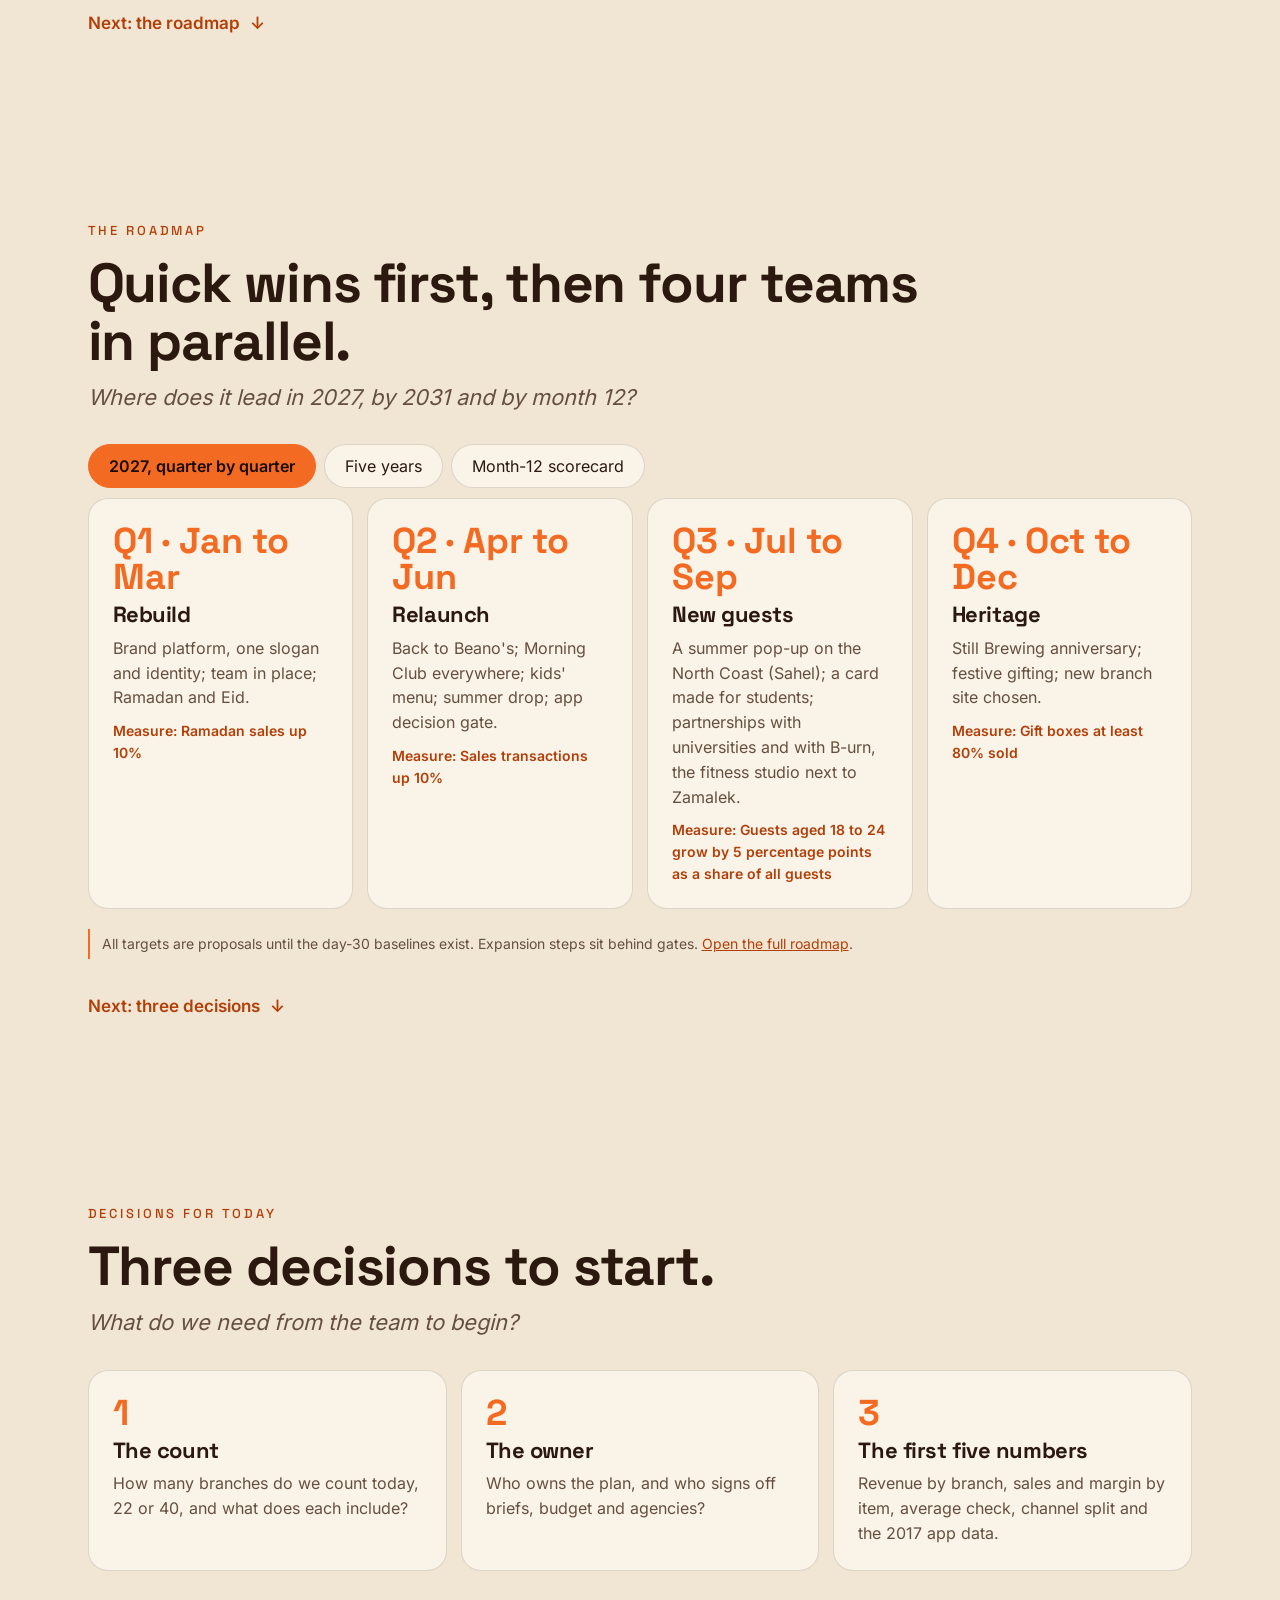
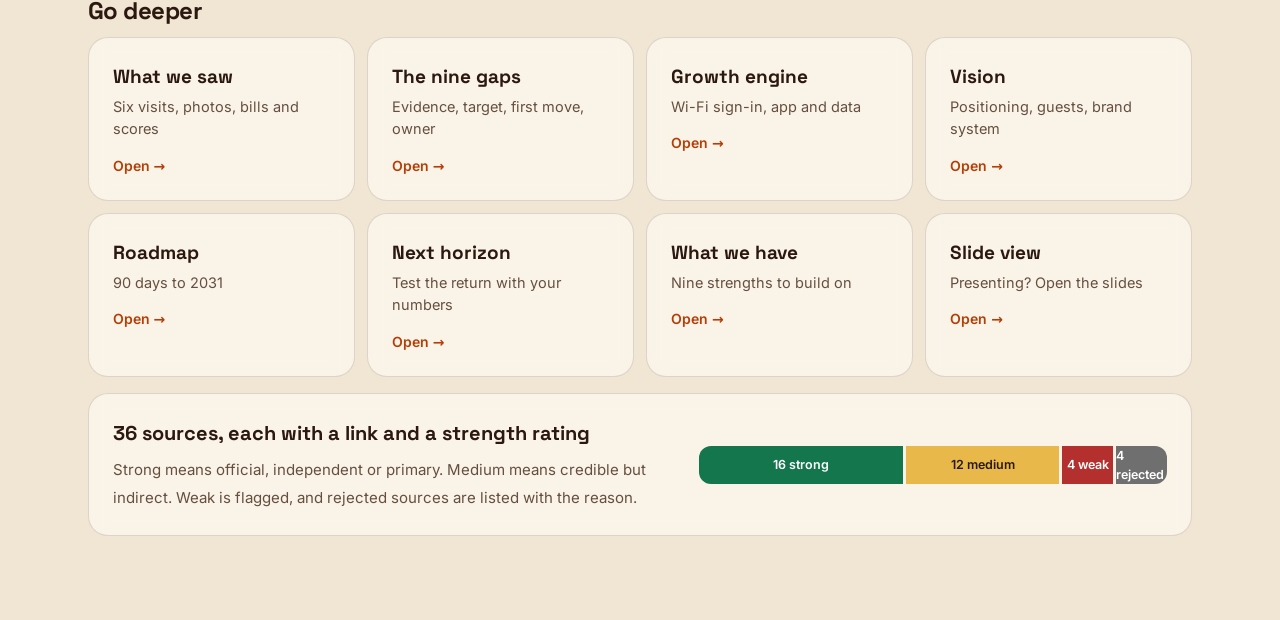
==== commit 8c6ec57b: "Plain-words pass: percentage points, quarters with months, B-urn and Sahel explained" ====
--- a/index.html
+++ b/index.html
@@ -146,10 +146,10 @@
 <label>Higher check<b id="v3">+5%</b><input type="range" id="s3" min="0" max="10" step="1" value="5"></label>
 </div>
 <div class="eqout"><div class="ring"><svg viewBox="0 0 120 120"><circle cx="60" cy="60" r="50" class="rb"/><circle cx="60" cy="60" r="50" class="rf" id="rf"/></svg><div class="rv2"><b id="eqv">+15.8%</b><span>more revenue</span></div></div>
-<p>Three small gains multiply into a big one. The 2027 target is <b>revenue +15% like for like</b> (proposed). This is the maths, not a forecast.</p></div>
-</div>
-</div>
-<div class="ladder"><div class="step rv" style="--i:0"><b>1</b><h3>Wi-Fi sign-in</h3><p>Phone number plus a clear opt-in. Pilot at 90th Street and Makram Ebeid.</p><em>30% opt-in by month 3 (proposed)</em></div><div class="step rv" style="--i:1"><b>2</b><h3>App and Morning Club</h3><p>One tap to the Wi-Fi, an instant reward, the 8th breakfast free.</p><em>15% of weekly guests by day 90 (proposed)</em></div><div class="step rv" style="--i:2"><b>3</b><h3>Stay in touch</h3><p>WhatsApp offers and a win-back after 30 days away.</p><em>+10 points repeat rate in 12 months (proposed)</em></div><div class="step rv" style="--i:3"><b>4</b><h3>Own app, in full</h3><p>Points, order-ahead and offers.</p><em>2029</em></div></div>
+<p>Three small gains multiply into a big one. The 2027 target is <b>revenue up 15% in the same branches, compared with 2026</b> (proposed). This is the maths, not a forecast.</p></div>
+</div>
+</div>
+<div class="ladder"><div class="step rv" style="--i:0"><b>1</b><h3>Wi-Fi sign-in</h3><p>Phone number plus a clear opt-in. Pilot at 90th Street and Makram Ebeid.</p><em>30% opt-in by month 3 (proposed)</em></div><div class="step rv" style="--i:1"><b>2</b><h3>App and Morning Club</h3><p>One tap to the Wi-Fi, an instant reward, the 8th breakfast free.</p><em>15% of weekly guests by day 90 (proposed)</em></div><div class="step rv" style="--i:2"><b>3</b><h3>Stay in touch</h3><p>WhatsApp offers and a win-back after 30 days away.</p><em>Repeat visits up 10 percentage points in 12 months (proposed)</em></div><div class="step rv" style="--i:3"><b>4</b><h3>Own app, in full</h3><p>Points, order-ahead and offers.</p><em>2029</em></div></div>
 <h3 class="sub3">What we do with what we know</h3>
 <div class="seg" id="seg"></div>
 <p class="note">Wi-Fi sign-in first, then the app. Egypt's data protection law needs a separate, unticked marketing opt-in in Arabic, to be confirmed with Beano's counsel before launch. <a href="growth.html" style="color:var(--or2);text-decoration:underline">Open the growth engine</a>.</p>
@@ -173,9 +173,9 @@
 <p class="q">Where does it lead in 2027, by 2031 and by month 12?</p>
 <div class="tabs big" id="rtabs"><button class="on" data-t="y27">2027, quarter by quarter</button><button data-t="y31">Five years</button><button data-t="sc">Month-12 scorecard</button></div>
 <div id="rbody">
-<div class="rp on" data-p="y27"><div class="r4"><div class="card rc"><div class="qn">Q1</div><h3>Rebuild</h3><p>Brand platform, one slogan and identity; team in place; Ramadan and Eid.</p><em>Measure: Ramadan sales +10%</em></div><div class="card rc"><div class="qn">Q2</div><h3>Relaunch</h3><p>Back to Beano's; Morning Club everywhere; kids' menu; summer drop; app decision gate.</p><em>Measure: Transactions +10%</em></div><div class="card rc"><div class="qn">Q3</div><h3>New guests</h3><p>Sahel pop-up; student card; university and B-urn partners.</p><em>Measure: 18 to 24 share +5 points</em></div><div class="card rc"><div class="qn">Q4</div><h3>Heritage</h3><p>Still Brewing anniversary; festive gifting; new branch site chosen.</p><em>Measure: Gift boxes at least 80% sold</em></div></div></div>
-<div class="rp" data-p="y31"><div class="r5"><div class="card rc"><div class="qn">2027</div><h3>Rebuild</h3><p>Platform, identity, loyalty, kids' menu</p><em>Revenue +15% like for like</em></div><div class="card rc"><div class="qn">2028</div><h3>Expand</h3><p>Heliopolis, Sahel, a second drive-through, retail</p><em>Payback within 36 months</em></div><div class="card rc"><div class="qn">2029</div><h3>Innovate</h3><p>Own app, Beano's Academy, innovation lab</p><em>Top 2 local café, 18 to 35</em></div><div class="card rc"><div class="qn">2030</div><h3>Go regional</h3><p>First branch abroad, in a tested market</p><em>Profitable in 24 months</em></div><div class="card rc"><div class="qn">2031</div><h3>Lead</h3><p>Loved by three generations; retail at scale</p><em>30+ branches; retail 10%</em></div></div></div>
-<div class="rp" data-p="sc"><div class="r3"><div class="card rc"><div class="qn big2">Top 2</div><p>“Fits every part of my day”, 18 to 30 by month 12</p></div><div class="card rc"><div class="qn big2">12%+</div><p>Signature share of drink sales; margin +2 points</p></div><div class="card rc"><div class="qn big2">85/100</div><p>Lowest branch audit score; NPS 50 or more</p></div><div class="card rc"><div class="qn big2">2×</div><p>Engagement rate against baseline; 50K followers</p></div><div class="card rc"><div class="qn big2">30%</div><p>Members as a share of weekly guests; 8 partners</p></div><div class="card rc"><div class="qn big2">+15%</div><p>Like-for-like revenue against 2026</p></div></div></div>
+<div class="rp on" data-p="y27"><div class="r4"><div class="card rc"><div class="qn">Q1 · Jan to Mar</div><h3>Rebuild</h3><p>Brand platform, one slogan and identity; team in place; Ramadan and Eid.</p><em>Measure: Ramadan sales up 10%</em></div><div class="card rc"><div class="qn">Q2 · Apr to Jun</div><h3>Relaunch</h3><p>Back to Beano's; Morning Club everywhere; kids' menu; summer drop; app decision gate.</p><em>Measure: Sales transactions up 10%</em></div><div class="card rc"><div class="qn">Q3 · Jul to Sep</div><h3>New guests</h3><p>A summer pop-up on the North Coast (Sahel); a card made for students; partnerships with universities and with B-urn, the fitness studio next to Zamalek.</p><em>Measure: Guests aged 18 to 24 grow by 5 percentage points as a share of all guests</em></div><div class="card rc"><div class="qn">Q4 · Oct to Dec</div><h3>Heritage</h3><p>Still Brewing anniversary; festive gifting; new branch site chosen.</p><em>Measure: Gift boxes at least 80% sold</em></div></div></div>
+<div class="rp" data-p="y31"><div class="r5"><div class="card rc"><div class="qn">2027</div><h3>Rebuild</h3><p>Platform, identity, loyalty, kids' menu</p><em>Revenue up 15% in the same branches, compared with 2026</em></div><div class="card rc"><div class="qn">2028</div><h3>Expand</h3><p>Heliopolis, Sahel, a second drive-through, retail</p><em>Payback within 36 months</em></div><div class="card rc"><div class="qn">2029</div><h3>Innovate</h3><p>Own app, Beano's Academy, innovation lab</p><em>Top 2 local café, 18 to 35</em></div><div class="card rc"><div class="qn">2030</div><h3>Go regional</h3><p>First branch abroad, in a tested market</p><em>Profitable in 24 months</em></div><div class="card rc"><div class="qn">2031</div><h3>Lead</h3><p>Loved by three generations; retail at scale</p><em>30+ branches; retail 10%</em></div></div></div>
+<div class="rp" data-p="sc"><div class="r3"><div class="card rc"><div class="qn big2">Top 2</div><p>“Fits every part of my day”, 18 to 30 by month 12</p></div><div class="card rc"><div class="qn big2">12%+</div><p>Signature share of drink sales; margin +2 points</p></div><div class="card rc"><div class="qn big2">85/100</div><p>Lowest branch audit score; guest recommendation score (NPS) of 50 or more</p></div><div class="card rc"><div class="qn big2">2×</div><p>Engagement rate against baseline; 50K followers</p></div><div class="card rc"><div class="qn big2">30%</div><p>Members as a share of weekly guests; 8 partners</p></div><div class="card rc"><div class="qn big2">+15%</div><p>Like-for-like revenue against 2026</p></div></div></div>
 </div>
 <p class="note">All targets are proposals until the day-30 baselines exist. Expansion steps sit behind gates. <a href="roadmap.html" style="color:var(--or2);text-decoration:underline">Open the full roadmap</a>.</p>
 <a class="next" href="#c10">Next: three decisions <i>↓</i></a>
@@ -205,6 +205,6 @@
 <div class="tb"><i class="Strong" style="flex:16">16 strong</i><i class="Medium" style="flex:12">12 medium</i><i class="Weak" style="flex:4">4 weak</i><i class="Rej" style="flex:4">4 rejected</i></div></a>
 </div></section>
 </main>
-<script type="application/json" id="jd">{"branches": [{"key": "uvenues", "name": "U Venues Mall", "when": "Tue 3 Nov 2026, 1:58 to 2:35 pm · lunch, alone", "hl": "Great welcome, weak plate", "big": ["2.5/5", "cortado"], "rows": [{"dim": "First impression", "text": "Open space; only 2 corner-column signs, none above the counter", "st": "Gap"}, {"dim": "Branding", "text": "Strong look (4.8/5); generic sachets", "st": "Strong"}, {"dim": "Atmosphere", "text": "Comfortable seats; mall music, not ours", "st": "Mixed"}, {"dim": "Service", "text": "Instant greeting; pairing offered; check-ins", "st": "Strong"}, {"dim": "Product", "text": "Cortado 2.5, eggs 3.5, chia bowl 2.5 (old)", "st": "Gap"}, {"dim": "Experience", "text": "Unclear where to order; bill in 4 min", "st": "Mixed"}, {"dim": "Audience", "text": "Laptop workers; mothers with prams", "st": "Info"}, {"dim": "Marketing", "text": "WaterKind tent; no loyalty mention", "st": "Mixed"}]}, {"key": "district5", "name": "District 5 Mall", "when": "Sat 7 Nov 2026, from 4 pm · family visit", "hl": "Strong people, uneven kitchen", "big": ["5/5", "salmon sandwich"], "rows": [{"dim": "First impression", "text": "Busy terrace under branded umbrellas", "st": "Strong"}, {"dim": "Branding", "text": "Branded mugs, retail; mixed pack styles", "st": "Mixed"}, {"dim": "Atmosphere", "text": "Lively family crowd; sockets at edges", "st": "Mixed"}, {"dim": "Service", "text": "Manager's upselling top; hard to flag the waiter", "st": "Mixed"}, {"dim": "Product", "text": "Salmon sandwich 5/5; cortado 3.5; oily wrap", "st": "Mixed"}, {"dim": "Experience", "text": "Food 18 min; cortado 10; remake 15", "st": "Mixed"}, {"dim": "Audience", "text": "Families with children; no kids' menu", "st": "Info"}, {"dim": "Marketing", "text": "Thermal-cup upsell; cake pre-orders", "st": "Mixed"}]}, {"key": "ninety", "name": "90th Street, New Cairo", "when": "Sun 8 Nov 2026, from 11:20 am · morning", "hl": "The best so far, one slip", "big": ["4/5", "espresso in 4 min"], "rows": [{"dim": "First impression", "text": "Street level in an office tower; Arabic sign", "st": "Strong"}, {"dim": "Branding", "text": "Orange cups, mugs, retail shelf", "st": "Strong"}, {"dim": "Atmosphere", "text": "Large, calm, prayer room; music 5 min late", "st": "Mixed"}, {"dim": "Service", "text": "Recommended a smoothie; one drink forgotten", "st": "Mixed"}, {"dim": "Product", "text": "Espresso 4/5, best so far; tasty mini cakes", "st": "Strong"}, {"dim": "Experience", "text": "Espresso in 4 min; sockets everywhere", "st": "Strong"}, {"dim": "Audience", "text": "Office workers on laptops", "st": "Info"}, {"dim": "Marketing", "text": "Thermal cup 560 EGP; no loyalty mention", "st": "Mixed"}]}, {"key": "makram", "name": "Makram Ebeid, Nasr City", "when": "Sun 8 Nov 2026, from 3:46 pm · afternoon", "hl": "The best plate, an untold story", "big": ["5/5", "both salads"], "rows": [{"dim": "First impression", "text": "Long-running street branch, open by 2013", "st": "Strong"}, {"dim": "Branding", "text": "Orange table items; branded bag and cutlery", "st": "Strong"}, {"dim": "Atmosphere", "text": "Calm afternoon; some worn table edges", "st": "Mixed"}, {"dim": "Service", "text": "Smooth and accurate; nothing forgotten", "st": "Strong"}, {"dim": "Product", "text": "Cortado 4/5; both salads 5/5", "st": "Strong"}, {"dim": "Experience", "text": "Salads in 17 min; cortado in 3 min", "st": "Strong"}, {"dim": "Audience", "text": "Quiet afternoon; solo guests", "st": "Info"}, {"dim": "Marketing", "text": "Feedback QR on receipt; no loyalty", "st": "Mixed"}]}, {"key": "zamalek", "name": "Zamalek", "when": "Mon 9 Nov 2026, from 11:26 am · late morning · El Sheikh El Marsafy Sq.", "hl": "The original sets the standard", "big": ["1 min", "to fix a problem"], "rows": [{"dim": "First impression", "text": "The first Beano's (2000), redesigned", "st": "Strong"}, {"dim": "Branding", "text": "Seasonal winter cup; branded bags", "st": "Strong"}, {"dim": "Atmosphere", "text": "Bright; laptop workers and athletes", "st": "Strong"}, {"dim": "Service", "text": "Honest product answers; fixes in 1 min", "st": "Strong"}, {"dim": "Product", "text": "Pudding 4.7, omelette 4.5, cortado 4", "st": "Strong"}, {"dim": "Experience", "text": "Cortado in 3 min; food in 13 min", "st": "Strong"}, {"dim": "Audience", "text": "Most diverse: athletes, mothers and kids, workers, students, casual coffee", "st": "Info"}, {"dim": "Marketing", "text": "Feedback QR on receipt; no loyalty", "st": "Mixed"}]}], "metrics": {"Coffee": {"title": "Cortado score (out of 5)", "max": 5, "note": "Orange = 4 or more. No branch reached 5: the beans are the limit.", "rows": [{"n": "U Venues", "v": 2.5, "l": "2.5"}, {"n": "District 5", "v": 3.5, "l": "3.5"}, {"n": "90th Street", "v": 4, "l": "4"}, {"n": "Makram Ebeid", "v": 4, "l": "4"}, {"n": "Zamalek", "v": 4, "l": "4"}]}, "Drink wait": {"title": "Drink wait (minutes; target 5 or less)", "max": 14, "note": "Orange = on target. Speed depends on the branch, not the recipe.", "rows": [{"n": "U Venues, visit 2", "v": 13, "l": "13 min"}, {"n": "District 5", "v": 10, "l": "10 min"}, {"n": "90th Street", "v": 4, "l": "4 min"}, {"n": "Makram Ebeid", "v": 3, "l": "3 min"}, {"n": "Zamalek", "v": 3, "l": "3 min"}]}, "Food": {"title": "Food score (out of 5)", "max": 5, "note": "Best food: Makram Ebeid.", "rows": [{"n": "U Venues", "v": 3.5, "l": "2.5 to 3.5/5"}, {"n": "District 5", "v": 5, "l": "Up to 5/5"}, {"n": "90th Street", "v": 0, "l": "Not tested"}, {"n": "Makram Ebeid", "v": 5, "l": "5/5"}, {"n": "Zamalek", "v": 4.7, "l": "4.5 to 4.7/5"}]}, "Recovery": {"title": "Time to recover from a miss (minutes)", "max": 35, "note": "Best recovery: Zamalek.", "rows": [{"n": "U Venues", "v": 30, "l": "Ashtray 30 min"}, {"n": "District 5", "v": 15, "l": "15 min"}, {"n": "90th Street", "v": 33, "l": "Chased, 33 min"}, {"n": "Makram Ebeid", "v": 0, "l": "Not needed"}, {"n": "Zamalek", "v": 1, "l": "1 min"}]}, "Loyalty": {"title": "Was loyalty mentioned?", "max": 1, "note": "Missing everywhere: loyalty; one coffee standard.", "rows": [{"n": "U Venues", "v": 0, "l": "No"}, {"n": "District 5", "v": 0, "l": "No"}, {"n": "90th Street", "v": 0, "l": "No"}, {"n": "Makram Ebeid", "v": 0, "l": "No"}, {"n": "Zamalek", "v": 0, "l": "No"}]}}, "gaps": [{"id": "G1", "title": "Coffee quality and consistency", "when": "now", "today": "Cortado 2.5, 3.5, 4, 4, 4 out of 5; none reached 5.", "target": "4/5 or better in every branch, served in 5 minutes or less.", "move": "Recalibrate grind and extraction; a weekly taste check; then review beans and roast. Bean prices are easing globally, but Egyptian landed cost has to be confirmed with purchasing.", "owner": "Kitchen and purchasing", "kpi": "4/5 or better; drink wait 5 min or less (proposed)", "src": "<a class=\"src Strong\" href=\"sources.html#F1\" title=\"Alaa Elattar&#x27;s field visits, 3 to 9 Nov 2026 (six visits, five branches: receipts, photos, videos, scores) (Strong)\">F1<\/a><a class=\"src Strong\" href=\"sources.html#S11\" title=\"World Bank: Beverage prices retreat as supplies recover (2026 Q2) (Strong)\">S11<\/a><a class=\"src Medium\" href=\"sources.html#S12\" title=\"Trading Economics: coffee (Medium)\">S12<\/a>"}, {"id": "G2", "title": "Service speed and accuracy", "when": "now", "today": "Drink waits of 3 to 13 minutes; forgotten ashtray, coconut water and drink; fixes taking from 1 to 33 minutes.", "target": "Drinks first, an order check when food lands, and any problem solved in 15 minutes or less.", "move": "Drinks-first rule; order check; apologise, replace, manager visits.", "owner": "Branch managers", "kpi": "100% of branches; resolved in 15 min or less (proposed)", "src": "<a class=\"src Strong\" href=\"sources.html#F1\" title=\"Alaa Elattar&#x27;s field visits, 3 to 9 Nov 2026 (six visits, five branches: receipts, photos, videos, scores) (Strong)\">F1<\/a>"}, {"id": "G3", "title": "Product knowledge and upselling", "when": "now", "today": "“Real turkey” was cold cuts; “barbecue sauce” was paprika and jalapeño; one thermal-cup sale in six visits.", "target": "Every guest hears an accurate answer and one good suggestion.", "move": "Product facts card; an upsell line; learn from the District 5 manager; monthly refreshers.", "owner": "Training lead", "kpi": "100% accurate answers; upsell offered at 80% of tables by Day 60 (proposed)", "src": "<a class=\"src Strong\" href=\"sources.html#F1\" title=\"Alaa Elattar&#x27;s field visits, 3 to 9 Nov 2026 (six visits, five branches: receipts, photos, videos, scores) (Strong)\">F1<\/a>"}, {"id": "G4", "title": "Loyalty, the app and guest data", "when": "plan", "today": "No loyalty or app at any branch we visited. Guest data sits with the delivery apps.", "target": "Know our regulars by name and reach them directly, with consent.", "move": "Wi-Fi sign-in page, then the Beano's app as the faster, rewarded way in, then the Morning Club. See the growth engine.", "owner": "Marketing and IT", "kpi": "30% opt-in by Month 3; members at 15% of weekly guests by Day 90 (proposed)", "src": "<a class=\"src Strong\" href=\"sources.html#F1\" title=\"Alaa Elattar&#x27;s field visits, 3 to 9 Nov 2026 (six visits, five branches: receipts, photos, videos, scores) (Strong)\">F1<\/a><a class=\"src Strong\" href=\"sources.html#S22\" title=\"Kennedys Law: Egypt&#x27;s Personal Data Protection Law, the compliance countdown has begun (2026) (Strong)\">S22<\/a><a class=\"src Strong\" href=\"sources.html#S23\" title=\"Chambers Practice Guide: Data Protection &amp; Privacy 2026, Egypt (Strong)\">S23<\/a>"}, {"id": "G5", "title": "Brand and retail consistency", "when": "plan", "today": "Four pack styles; generic sachets; no sign inside U Venues; several taglines; retail shelf below eye level; merch in a closed glass cabinet.", "target": "One look, one voice, one packaging system.", "move": "Signs above every counter; branded condiments; an eye-level retail wall; one slogan.", "owner": "Brand manager and operations", "kpi": "Every touchpoint on one system by launch; retail 5% of sales by 2028 (proposed)", "src": "<a class=\"src Strong\" href=\"sources.html#F1\" title=\"Alaa Elattar&#x27;s field visits, 3 to 9 Nov 2026 (six visits, five branches: receipts, photos, videos, scores) (Strong)\">F1<\/a>"}, {"id": "G6", "title": "Menu focus and a hero", "when": "plan", "today": "About 150 dine-in items and no dish or drink guests ask for by name.", "target": "A clear hero dish and a hero drink.", "move": "Trim to 100 to 110 items keeping 95% of revenue; build the Signature Collection around iced and cold drinks.", "owner": "Kitchen and marketing", "kpi": "Signature share of drink sales 12% or more (proposed)", "src": "<a class=\"src Strong\" href=\"sources.html#F1\" title=\"Alaa Elattar&#x27;s field visits, 3 to 9 Nov 2026 (six visits, five branches: receipts, photos, videos, scores) (Strong)\">F1<\/a>"}, {"id": "G7", "title": "Audience: kids, Gen Z and all-day breakfast", "when": "plan", "today": "No kids' menu; all-day breakfast never mentioned; Gen Z drifting to specialty cafés.", "target": "A reason for every guest type to choose Beano's.", "move": "Kids' mini menu at District 5 first; a breakfast table card; iced, matcha and wellness drops.", "owner": "Kitchen and marketing", "kpi": "18 to 24 share up 5 points in 12 months (proposed)", "src": "<a class=\"src Strong\" href=\"sources.html#F1\" title=\"Alaa Elattar&#x27;s field visits, 3 to 9 Nov 2026 (six visits, five branches: receipts, photos, videos, scores) (Strong)\">F1<\/a><a class=\"src Medium\" href=\"sources.html#S15\" title=\"Euromonitor: Gen Z redefines coffee and tea culture (Oct 2025) (Medium)\">S15<\/a><a class=\"src Medium\" href=\"sources.html#S17\" title=\"Nestlé Professional: global café trends (Medium)\">S17<\/a>"}, {"id": "G8", "title": "Digital and content", "when": "now", "today": "About 36.4K Instagram followers, 2 to 4 posts a week, and elmenus ratings rarely used in content.", "target": "Daily, real content where young guests are.", "move": "Daily posting now; TikTok-first with baristas and guests; ratings as proof.", "owner": "Marketing", "kpi": "7 posts a week; 36.4K to 50K followers in 12 months (proposed)", "src": "<a class=\"src Strong\" href=\"sources.html#F1\" title=\"Alaa Elattar&#x27;s field visits, 3 to 9 Nov 2026 (six visits, five branches: receipts, photos, videos, scores) (Strong)\">F1<\/a><a class=\"src Strong\" href=\"sources.html#F4\" title=\"Instagram @beanoscafe (Strong)\">F4<\/a><a class=\"src Strong\" href=\"sources.html#S10\" title=\"DataReportal: Digital 2027 Egypt (Strong)\">S10<\/a>"}, {"id": "G9", "title": "Data we already hold is not classified", "when": "plan", "today": "POS, delivery apps, the hotline, reviews, Instagram and the 2017 app all hold guest and sales data. We have not seen it used or joined up.", "target": "One view of who comes, when, what they buy and who has stopped coming.", "move": "A 30-day data audit; classify guests and products; build one dashboard; feed the segments to the Morning Club and campaigns.", "owner": "Brand manager, IT and finance", "kpi": "Every KPI has a baseline by Day 30 (proposed)", "src": "<a class=\"src Strong\" href=\"sources.html#F1\" title=\"Alaa Elattar&#x27;s field visits, 3 to 9 Nov 2026 (six visits, five branches: receipts, photos, videos, scores) (Strong)\">F1<\/a><a class=\"src Strong\" href=\"sources.html#S8\" title=\"Euromonitor: Cafés/Bars in Egypt (Mar 2026) (Strong)\">S8<\/a>"}], "steps": [{"n": "Discover", "do": "Use ratings as proof", "saw": "4.7 stars from about 4,800 elmenus ratings, and the content rarely shows them.", "fix": false}, {"n": "Arrive", "do": "Bilingual signs everywhere", "saw": "At U Venues' open space there are only 2 corner-column signs and none above the counter.", "fix": false}, {"n": "Enter", "do": "Instant greeting at every branch", "saw": "Fast, warm greetings at most branches. U Venues greeted us instantly.", "fix": false}, {"n": "Order", "do": "Order taken in 5 minutes, and a real upsell", "saw": "Once the order took 14 minutes to be taken. One thermal-cup sale in six visits.", "fix": true}, {"n": "Receive", "do": "Drinks first, then check the order", "saw": "Drink waits of 3 to 13 minutes. A forgotten ashtray, drink and coconut water (32 minutes).", "fix": true}, {"n": "Stay", "do": "Power, Wi-Fi sign-in, check-ins", "saw": "Sockets everywhere at 90th Street. Guests stay for hours, with no sign-in to know them.", "fix": false}, {"n": "Share", "do": "A photo-worthy blue bowl", "saw": "The spirulina bowl is vivid and postable. A hero moment worth building on.", "fix": false}, {"n": "Return", "do": "The Morning Club", "saw": "No loyalty or app at any branch we visited. Nothing yet invites a guest back.", "fix": true}], "seg": [["Morning regulars", "the Morning Club", "8th breakfast free, to turn visits into a routine."], ["Laptop crowd", "the Work Bundle", "A seat, Wi-Fi and power, with a drink and a bite."], ["Families", "kids' menu", "A mini menu at District 5 first."], ["Gen Z", "Signature drops and TikTok", "Iced, matcha and wellness drops, shown by baristas and guests."], ["Lapsed for 30 days", "a win-back message", "A WhatsApp note, sent with consent."], ["GEM visitors", "souvenir retail", "Mugs, beans and mini-cake gift bags at eye level."]], "pillars": [["Awareness", "Be seen beyond our regulars.", "Reach; non-follower share"], ["Community", "Events and food communities.", "Attendance; engagement"], ["Loyalty", "Turn visits into routines.", "Repeat rate; members"], ["Collabs", "Borrow partners' audiences.", "Partner-coded sales"], ["Content", "Daily, real, shareable.", "36.4K to 50K followers"]]}</script>
+<script type="application/json" id="jd">{"branches": [{"key": "uvenues", "name": "U Venues Mall", "when": "Tue 3 Nov 2026, 1:58 to 2:35 pm · lunch, alone", "hl": "Great welcome, weak plate", "big": ["2.5/5", "cortado"], "rows": [{"dim": "First impression", "text": "Open space; only 2 corner-column signs, none above the counter", "st": "Gap"}, {"dim": "Branding", "text": "Strong look (4.8/5); generic sachets", "st": "Strong"}, {"dim": "Atmosphere", "text": "Comfortable seats; mall music, not ours", "st": "Mixed"}, {"dim": "Service", "text": "Instant greeting; pairing offered; check-ins", "st": "Strong"}, {"dim": "Product", "text": "Cortado 2.5, eggs 3.5, chia bowl 2.5 (old)", "st": "Gap"}, {"dim": "Experience", "text": "Unclear where to order; bill in 4 min", "st": "Mixed"}, {"dim": "Audience", "text": "Laptop workers; mothers with prams", "st": "Info"}, {"dim": "Marketing", "text": "WaterKind tent; no loyalty mention", "st": "Mixed"}]}, {"key": "district5", "name": "District 5 Mall", "when": "Sat 7 Nov 2026, from 4 pm · family visit", "hl": "Strong people, uneven kitchen", "big": ["5/5", "salmon sandwich"], "rows": [{"dim": "First impression", "text": "Busy terrace under branded umbrellas", "st": "Strong"}, {"dim": "Branding", "text": "Branded mugs, retail; mixed pack styles", "st": "Mixed"}, {"dim": "Atmosphere", "text": "Lively family crowd; sockets at edges", "st": "Mixed"}, {"dim": "Service", "text": "Manager's upselling top; hard to flag the waiter", "st": "Mixed"}, {"dim": "Product", "text": "Salmon sandwich 5/5; cortado 3.5; oily wrap", "st": "Mixed"}, {"dim": "Experience", "text": "Food 18 min; cortado 10; remake 15", "st": "Mixed"}, {"dim": "Audience", "text": "Families with children; no kids' menu", "st": "Info"}, {"dim": "Marketing", "text": "Thermal-cup upsell; cake pre-orders", "st": "Mixed"}]}, {"key": "ninety", "name": "90th Street, New Cairo", "when": "Sun 8 Nov 2026, from 11:20 am · morning", "hl": "The best so far, one slip", "big": ["4/5", "espresso in 4 min"], "rows": [{"dim": "First impression", "text": "Street level in an office tower; Arabic sign", "st": "Strong"}, {"dim": "Branding", "text": "Orange cups, mugs, retail shelf", "st": "Strong"}, {"dim": "Atmosphere", "text": "Large, calm, prayer room; music 5 min late", "st": "Mixed"}, {"dim": "Service", "text": "Recommended a smoothie; one drink forgotten", "st": "Mixed"}, {"dim": "Product", "text": "Espresso 4/5, best so far; tasty mini cakes", "st": "Strong"}, {"dim": "Experience", "text": "Espresso in 4 min; sockets everywhere", "st": "Strong"}, {"dim": "Audience", "text": "Office workers on laptops", "st": "Info"}, {"dim": "Marketing", "text": "Thermal cup 560 EGP; no loyalty mention", "st": "Mixed"}]}, {"key": "makram", "name": "Makram Ebeid, Nasr City", "when": "Sun 8 Nov 2026, from 3:46 pm · afternoon", "hl": "The best plate, an untold story", "big": ["5/5", "both salads"], "rows": [{"dim": "First impression", "text": "Long-running street branch, open by 2013", "st": "Strong"}, {"dim": "Branding", "text": "Orange table items; branded bag and cutlery", "st": "Strong"}, {"dim": "Atmosphere", "text": "Calm afternoon; some worn table edges", "st": "Mixed"}, {"dim": "Service", "text": "Smooth and accurate; nothing forgotten", "st": "Strong"}, {"dim": "Product", "text": "Cortado 4/5; both salads 5/5", "st": "Strong"}, {"dim": "Experience", "text": "Salads in 17 min; cortado in 3 min", "st": "Strong"}, {"dim": "Audience", "text": "Quiet afternoon; solo guests", "st": "Info"}, {"dim": "Marketing", "text": "Feedback QR on receipt; no loyalty", "st": "Mixed"}]}, {"key": "zamalek", "name": "Zamalek", "when": "Mon 9 Nov 2026, from 11:26 am · late morning · El Sheikh El Marsafy Sq.", "hl": "The original sets the standard", "big": ["1 min", "to fix a problem"], "rows": [{"dim": "First impression", "text": "The first Beano's (2000), redesigned", "st": "Strong"}, {"dim": "Branding", "text": "Seasonal winter cup; branded bags", "st": "Strong"}, {"dim": "Atmosphere", "text": "Bright; laptop workers and athletes", "st": "Strong"}, {"dim": "Service", "text": "Honest product answers; fixes in 1 min", "st": "Strong"}, {"dim": "Product", "text": "Pudding 4.7, omelette 4.5, cortado 4", "st": "Strong"}, {"dim": "Experience", "text": "Cortado in 3 min; food in 13 min", "st": "Strong"}, {"dim": "Audience", "text": "Most diverse: athletes, mothers and kids, workers, students, casual coffee", "st": "Info"}, {"dim": "Marketing", "text": "Feedback QR on receipt; no loyalty", "st": "Mixed"}]}], "metrics": {"Coffee": {"title": "Cortado score (out of 5)", "max": 5, "note": "Orange = 4 or more. No branch reached 5: the beans are the limit.", "rows": [{"n": "U Venues", "v": 2.5, "l": "2.5"}, {"n": "District 5", "v": 3.5, "l": "3.5"}, {"n": "90th Street", "v": 4, "l": "4"}, {"n": "Makram Ebeid", "v": 4, "l": "4"}, {"n": "Zamalek", "v": 4, "l": "4"}]}, "Drink wait": {"title": "Drink wait (minutes; target 5 or less)", "max": 14, "note": "Orange = on target. Speed depends on the branch, not the recipe.", "rows": [{"n": "U Venues, visit 2", "v": 13, "l": "13 min"}, {"n": "District 5", "v": 10, "l": "10 min"}, {"n": "90th Street", "v": 4, "l": "4 min"}, {"n": "Makram Ebeid", "v": 3, "l": "3 min"}, {"n": "Zamalek", "v": 3, "l": "3 min"}]}, "Food": {"title": "Food score (out of 5)", "max": 5, "note": "Best food: Makram Ebeid.", "rows": [{"n": "U Venues", "v": 3.5, "l": "2.5 to 3.5/5"}, {"n": "District 5", "v": 5, "l": "Up to 5/5"}, {"n": "90th Street", "v": 0, "l": "Not tested"}, {"n": "Makram Ebeid", "v": 5, "l": "5/5"}, {"n": "Zamalek", "v": 4.7, "l": "4.5 to 4.7/5"}]}, "Recovery": {"title": "Time to recover from a miss (minutes)", "max": 35, "note": "Best recovery: Zamalek.", "rows": [{"n": "U Venues", "v": 30, "l": "Ashtray 30 min"}, {"n": "District 5", "v": 15, "l": "15 min"}, {"n": "90th Street", "v": 33, "l": "Chased, 33 min"}, {"n": "Makram Ebeid", "v": 0, "l": "Not needed"}, {"n": "Zamalek", "v": 1, "l": "1 min"}]}, "Loyalty": {"title": "Was loyalty mentioned?", "max": 1, "note": "Missing everywhere: loyalty; one coffee standard.", "rows": [{"n": "U Venues", "v": 0, "l": "No"}, {"n": "District 5", "v": 0, "l": "No"}, {"n": "90th Street", "v": 0, "l": "No"}, {"n": "Makram Ebeid", "v": 0, "l": "No"}, {"n": "Zamalek", "v": 0, "l": "No"}]}}, "gaps": [{"id": "G1", "title": "Coffee quality and consistency", "when": "now", "today": "Cortado 2.5, 3.5, 4, 4, 4 out of 5; none reached 5.", "target": "4/5 or better in every branch, served in 5 minutes or less.", "move": "Recalibrate grind and extraction; a weekly taste check; then review beans and roast. Bean prices are easing globally, but Egyptian landed cost has to be confirmed with purchasing.", "owner": "Kitchen and purchasing", "kpi": "4/5 or better; drink wait 5 min or less (proposed)", "src": "<a class=\"src Strong\" href=\"sources.html#F1\" title=\"Alaa Elattar&#x27;s field visits, 3 to 9 Nov 2026 (six visits, five branches: receipts, photos, videos, scores) (Strong)\">F1<\/a><a class=\"src Strong\" href=\"sources.html#S11\" title=\"World Bank: Beverage prices retreat as supplies recover (2026 Q2) (Strong)\">S11<\/a><a class=\"src Medium\" href=\"sources.html#S12\" title=\"Trading Economics: coffee (Medium)\">S12<\/a>"}, {"id": "G2", "title": "Service speed and accuracy", "when": "now", "today": "Drink waits of 3 to 13 minutes; forgotten ashtray, coconut water and drink; fixes taking from 1 to 33 minutes.", "target": "Drinks first, an order check when food lands, and any problem solved in 15 minutes or less.", "move": "Drinks-first rule; order check; apologise, replace, manager visits.", "owner": "Branch managers", "kpi": "100% of branches; resolved in 15 min or less (proposed)", "src": "<a class=\"src Strong\" href=\"sources.html#F1\" title=\"Alaa Elattar&#x27;s field visits, 3 to 9 Nov 2026 (six visits, five branches: receipts, photos, videos, scores) (Strong)\">F1<\/a>"}, {"id": "G3", "title": "Product knowledge and upselling", "when": "now", "today": "“Real turkey” was cold cuts; “barbecue sauce” was paprika and jalapeño; one thermal-cup sale in six visits.", "target": "Every guest hears an accurate answer and one good suggestion.", "move": "Product facts card; an upsell line; learn from the District 5 manager; monthly refreshers.", "owner": "Training lead", "kpi": "100% accurate answers; upsell offered at 80% of tables by Day 60 (proposed)", "src": "<a class=\"src Strong\" href=\"sources.html#F1\" title=\"Alaa Elattar&#x27;s field visits, 3 to 9 Nov 2026 (six visits, five branches: receipts, photos, videos, scores) (Strong)\">F1<\/a>"}, {"id": "G4", "title": "Loyalty, the app and guest data", "when": "plan", "today": "No loyalty or app at any branch we visited. Guest data sits with the delivery apps.", "target": "Know our regulars by name and reach them directly, with consent.", "move": "Wi-Fi sign-in page, then the Beano's app as the faster, rewarded way in, then the Morning Club. See the growth engine.", "owner": "Marketing and IT", "kpi": "30% opt-in by Month 3; members at 15% of weekly guests by Day 90 (proposed)", "src": "<a class=\"src Strong\" href=\"sources.html#F1\" title=\"Alaa Elattar&#x27;s field visits, 3 to 9 Nov 2026 (six visits, five branches: receipts, photos, videos, scores) (Strong)\">F1<\/a><a class=\"src Strong\" href=\"sources.html#S22\" title=\"Kennedys Law: Egypt&#x27;s Personal Data Protection Law, the compliance countdown has begun (2026) (Strong)\">S22<\/a><a class=\"src Strong\" href=\"sources.html#S23\" title=\"Chambers Practice Guide: Data Protection &amp; Privacy 2026, Egypt (Strong)\">S23<\/a>"}, {"id": "G5", "title": "Brand and retail consistency", "when": "plan", "today": "Four pack styles; generic sachets; no sign inside U Venues; several taglines; retail shelf below eye level; merch in a closed glass cabinet.", "target": "One look, one voice, one packaging system.", "move": "Signs above every counter; branded condiments; an eye-level retail wall; one slogan.", "owner": "Brand manager and operations", "kpi": "Every touchpoint on one system by launch; retail 5% of sales by 2028 (proposed)", "src": "<a class=\"src Strong\" href=\"sources.html#F1\" title=\"Alaa Elattar&#x27;s field visits, 3 to 9 Nov 2026 (six visits, five branches: receipts, photos, videos, scores) (Strong)\">F1<\/a>"}, {"id": "G6", "title": "Menu focus and a hero", "when": "plan", "today": "About 150 dine-in items and no dish or drink guests ask for by name.", "target": "A clear hero dish and a hero drink.", "move": "Trim to 100 to 110 items keeping 95% of revenue; build the Signature Collection around iced and cold drinks.", "owner": "Kitchen and marketing", "kpi": "Signature share of drink sales 12% or more (proposed)", "src": "<a class=\"src Strong\" href=\"sources.html#F1\" title=\"Alaa Elattar&#x27;s field visits, 3 to 9 Nov 2026 (six visits, five branches: receipts, photos, videos, scores) (Strong)\">F1<\/a>"}, {"id": "G7", "title": "Audience: kids, Gen Z and all-day breakfast", "when": "plan", "today": "No kids' menu; all-day breakfast never mentioned; Gen Z drifting to specialty cafés.", "target": "A reason for every guest type to choose Beano's.", "move": "Kids' mini menu at District 5 first; a breakfast table card; iced, matcha and wellness drops.", "owner": "Kitchen and marketing", "kpi": "18 to 24 share up 5 points in 12 months (proposed)", "src": "<a class=\"src Strong\" href=\"sources.html#F1\" title=\"Alaa Elattar&#x27;s field visits, 3 to 9 Nov 2026 (six visits, five branches: receipts, photos, videos, scores) (Strong)\">F1<\/a><a class=\"src Medium\" href=\"sources.html#S15\" title=\"Euromonitor: Gen Z redefines coffee and tea culture (Oct 2025) (Medium)\">S15<\/a><a class=\"src Medium\" href=\"sources.html#S17\" title=\"Nestlé Professional: global café trends (Medium)\">S17<\/a>"}, {"id": "G8", "title": "Digital and content", "when": "now", "today": "About 36.4K Instagram followers, 2 to 4 posts a week, and elmenus ratings rarely used in content.", "target": "Daily, real content where young guests are.", "move": "Daily posting now; TikTok-first with baristas and guests; ratings as proof.", "owner": "Marketing", "kpi": "7 posts a week; 36.4K to 50K followers in 12 months (proposed)", "src": "<a class=\"src Strong\" href=\"sources.html#F1\" title=\"Alaa Elattar&#x27;s field visits, 3 to 9 Nov 2026 (six visits, five branches: receipts, photos, videos, scores) (Strong)\">F1<\/a><a class=\"src Strong\" href=\"sources.html#F4\" title=\"Instagram @beanoscafe (Strong)\">F4<\/a><a class=\"src Strong\" href=\"sources.html#S10\" title=\"DataReportal: Digital 2027 Egypt (Strong)\">S10<\/a>"}, {"id": "G9", "title": "Data we already hold is not classified", "when": "plan", "today": "POS, delivery apps, the hotline, reviews, Instagram and the 2017 app all hold guest and sales data. We have not seen it used or joined up.", "target": "One view of who comes, when, what they buy and who has stopped coming.", "move": "A 30-day data audit; classify guests and products; build one dashboard; feed the segments to the Morning Club and campaigns.", "owner": "Brand manager, IT and finance", "kpi": "Every measure has a starting number by day 30 (proposed)", "src": "<a class=\"src Strong\" href=\"sources.html#F1\" title=\"Alaa Elattar&#x27;s field visits, 3 to 9 Nov 2026 (six visits, five branches: receipts, photos, videos, scores) (Strong)\">F1<\/a><a class=\"src Strong\" href=\"sources.html#S8\" title=\"Euromonitor: Cafés/Bars in Egypt (Mar 2026) (Strong)\">S8<\/a>"}], "steps": [{"n": "Discover", "do": "Use ratings as proof", "saw": "4.7 stars from about 4,800 elmenus ratings, and the content rarely shows them.", "fix": false}, {"n": "Arrive", "do": "Bilingual signs everywhere", "saw": "At U Venues' open space there are only 2 corner-column signs and none above the counter.", "fix": false}, {"n": "Enter", "do": "Instant greeting at every branch", "saw": "Fast, warm greetings at most branches. U Venues greeted us instantly.", "fix": false}, {"n": "Order", "do": "Order taken in 5 minutes, and a real upsell", "saw": "Once the order took 14 minutes to be taken. One thermal-cup sale in six visits.", "fix": true}, {"n": "Receive", "do": "Drinks first, then check the order", "saw": "Drink waits of 3 to 13 minutes. A forgotten ashtray, drink and coconut water (32 minutes).", "fix": true}, {"n": "Stay", "do": "Power, Wi-Fi sign-in, check-ins", "saw": "Sockets everywhere at 90th Street. Guests stay for hours, with no sign-in to know them.", "fix": false}, {"n": "Share", "do": "A photo-worthy blue bowl", "saw": "The spirulina bowl is vivid and postable. A hero moment worth building on.", "fix": false}, {"n": "Return", "do": "The Morning Club", "saw": "No loyalty or app at any branch we visited. Nothing yet invites a guest back.", "fix": true}], "seg": [["Morning regulars", "the Morning Club", "8th breakfast free, to turn visits into a routine."], ["Laptop crowd", "the Work Bundle", "A seat, Wi-Fi and power, with a drink and a bite."], ["Families", "kids' menu", "A mini menu at District 5 first."], ["Gen Z", "Signature drops and TikTok", "Iced, matcha and wellness drops, shown by baristas and guests."], ["Lapsed for 30 days", "a win-back message", "A WhatsApp note, sent with consent."], ["GEM visitors", "souvenir retail", "Mugs, beans and mini-cake gift bags at eye level."]], "pillars": [["Awareness", "Be seen beyond our regulars.", "Reach; non-follower share"], ["Community", "Events and food communities.", "Attendance; engagement"], ["Loyalty", "Turn visits into routines.", "Repeat rate; members"], ["Collabs", "Borrow partners' audiences.", "Partner-coded sales"], ["Content", "Daily, real, shareable.", "36.4K to 50K followers"]]}</script>
 <script src="js/journey.js" defer></script>
 <script>window.__sceneMode="page"</script><script src="js/bundle.js"></script></body></html>
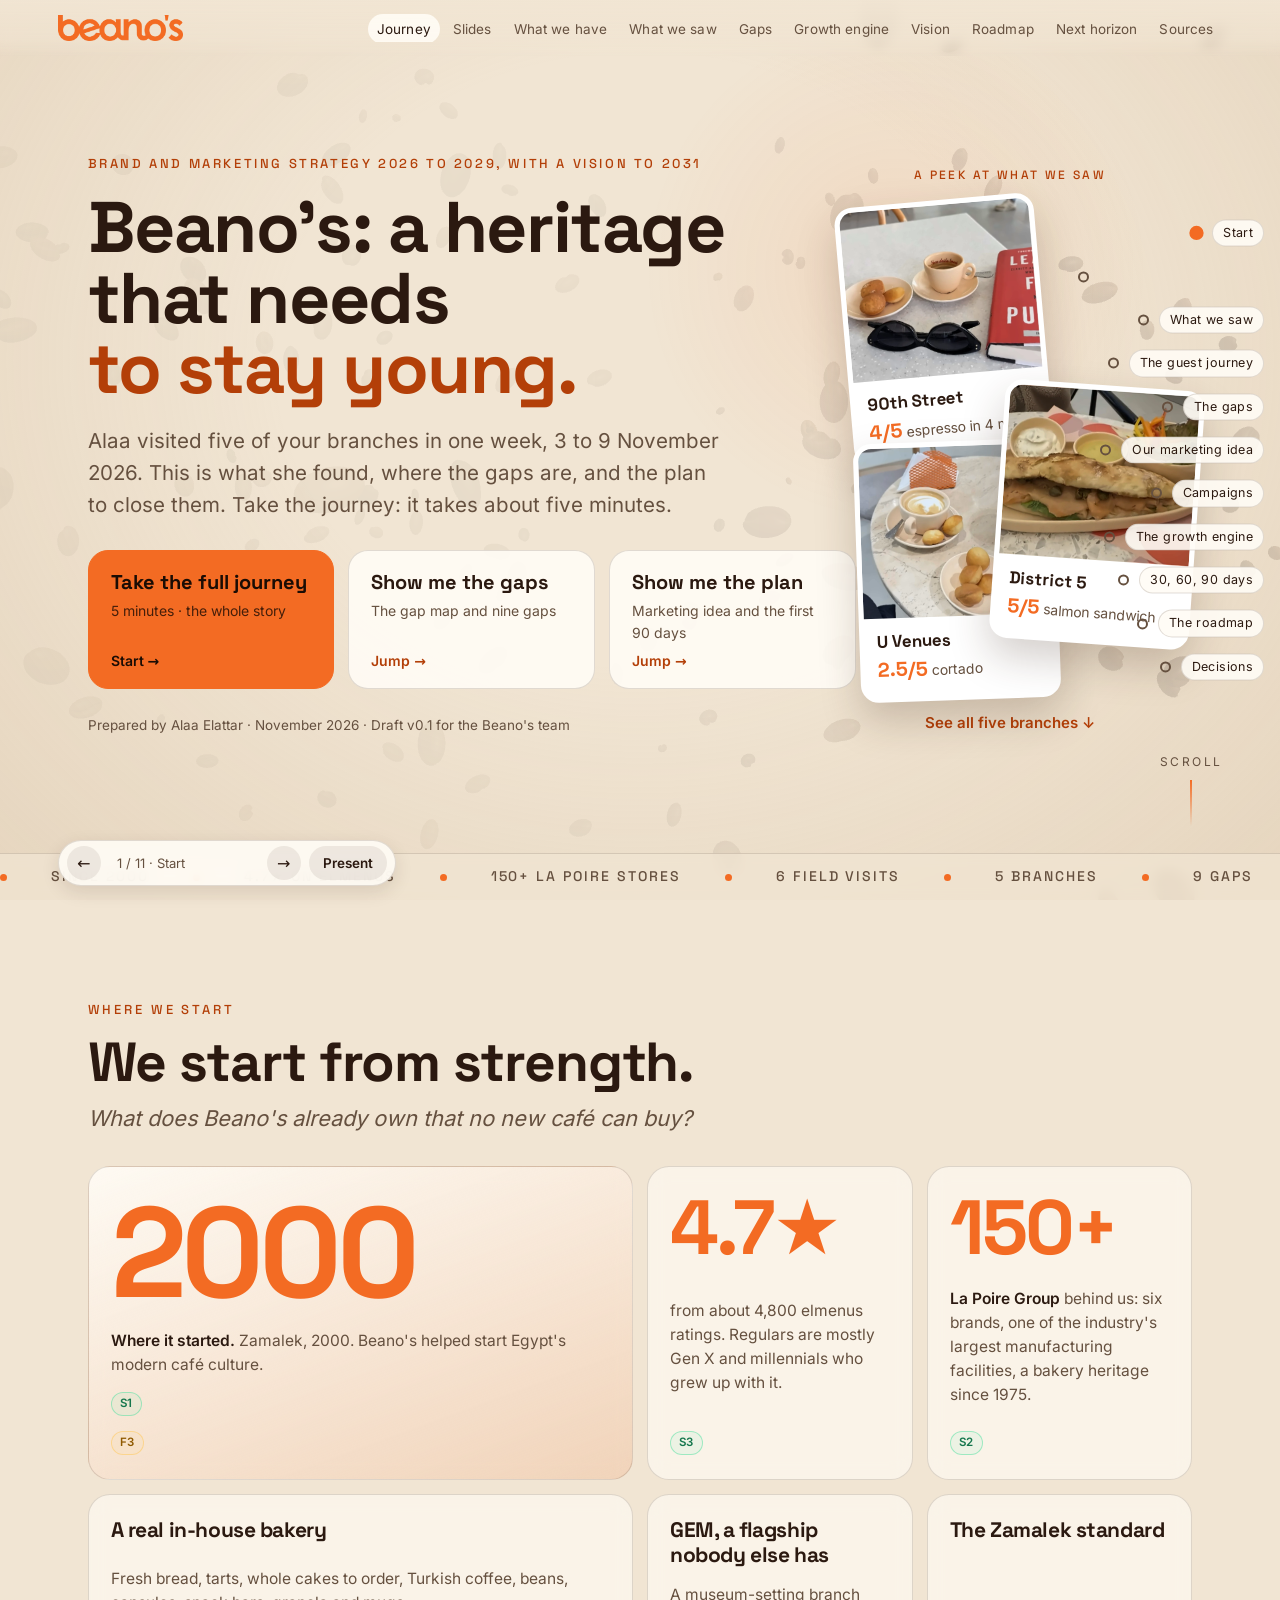
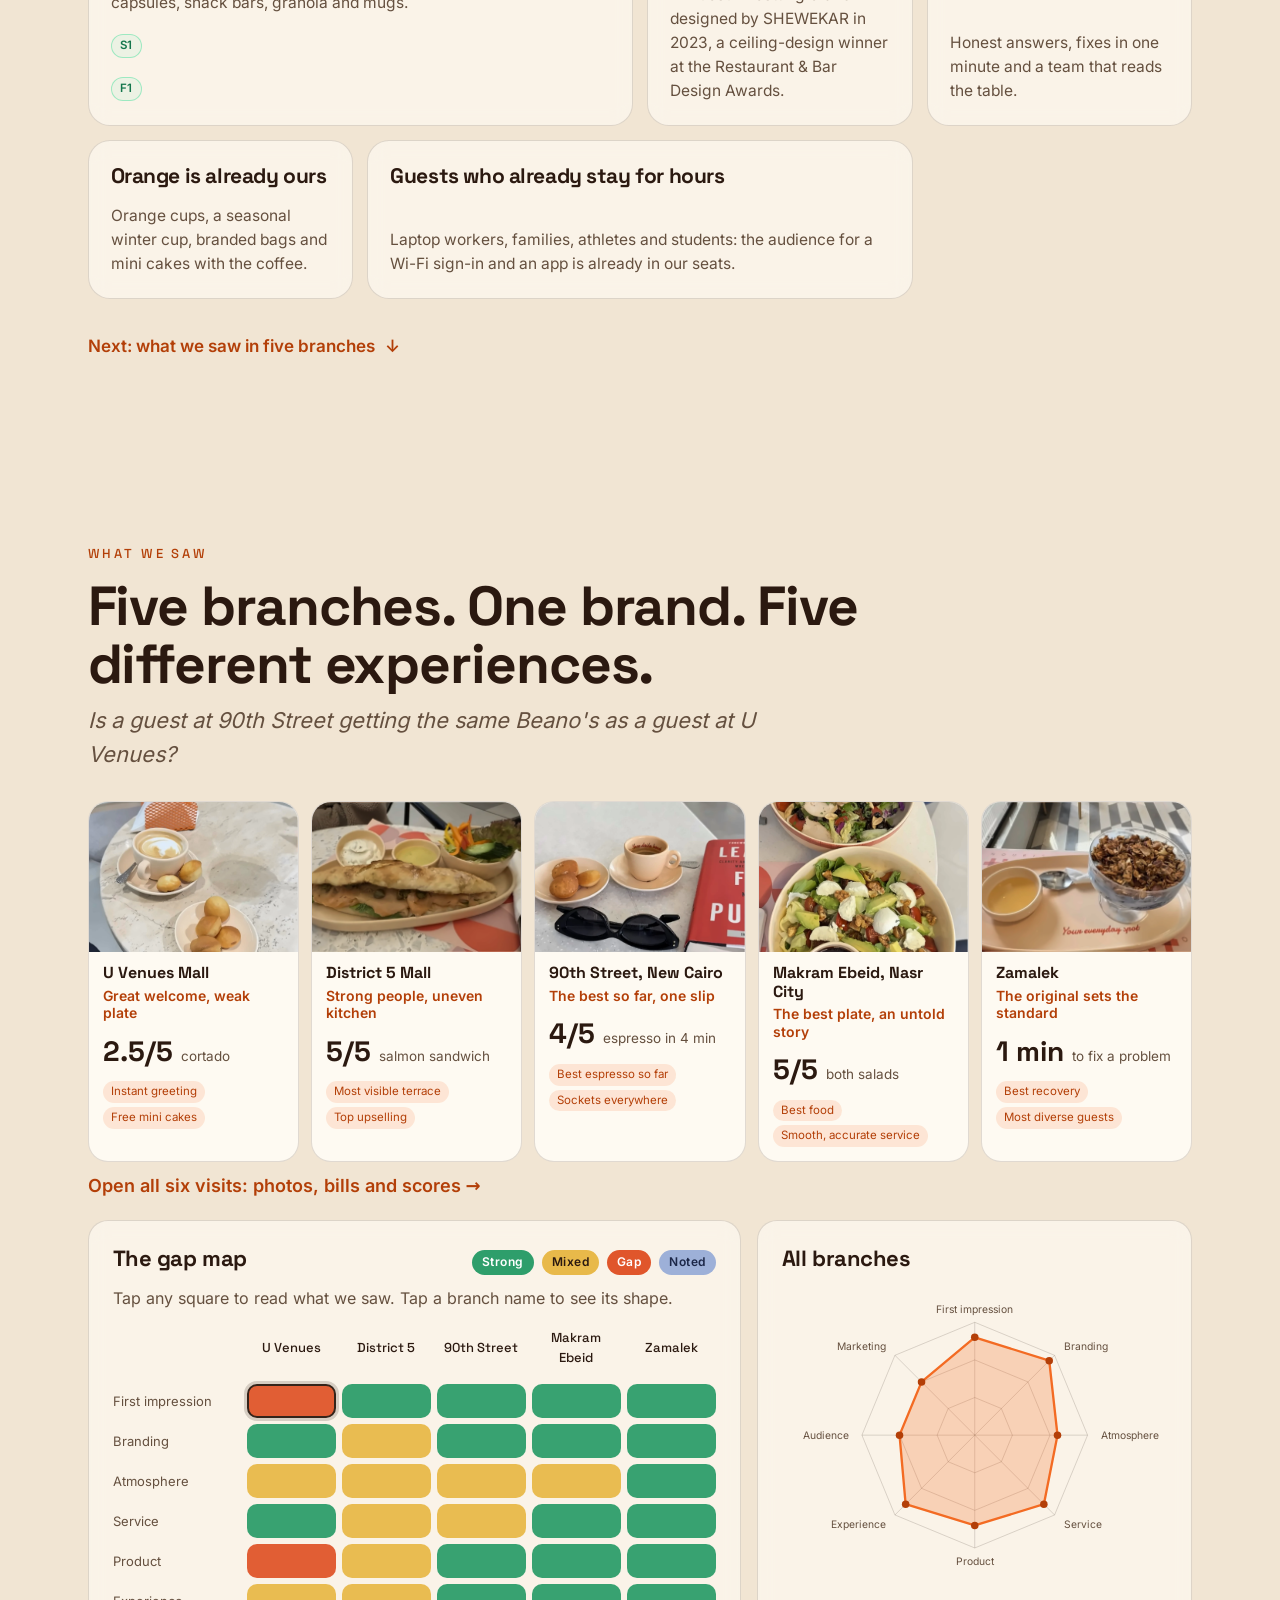
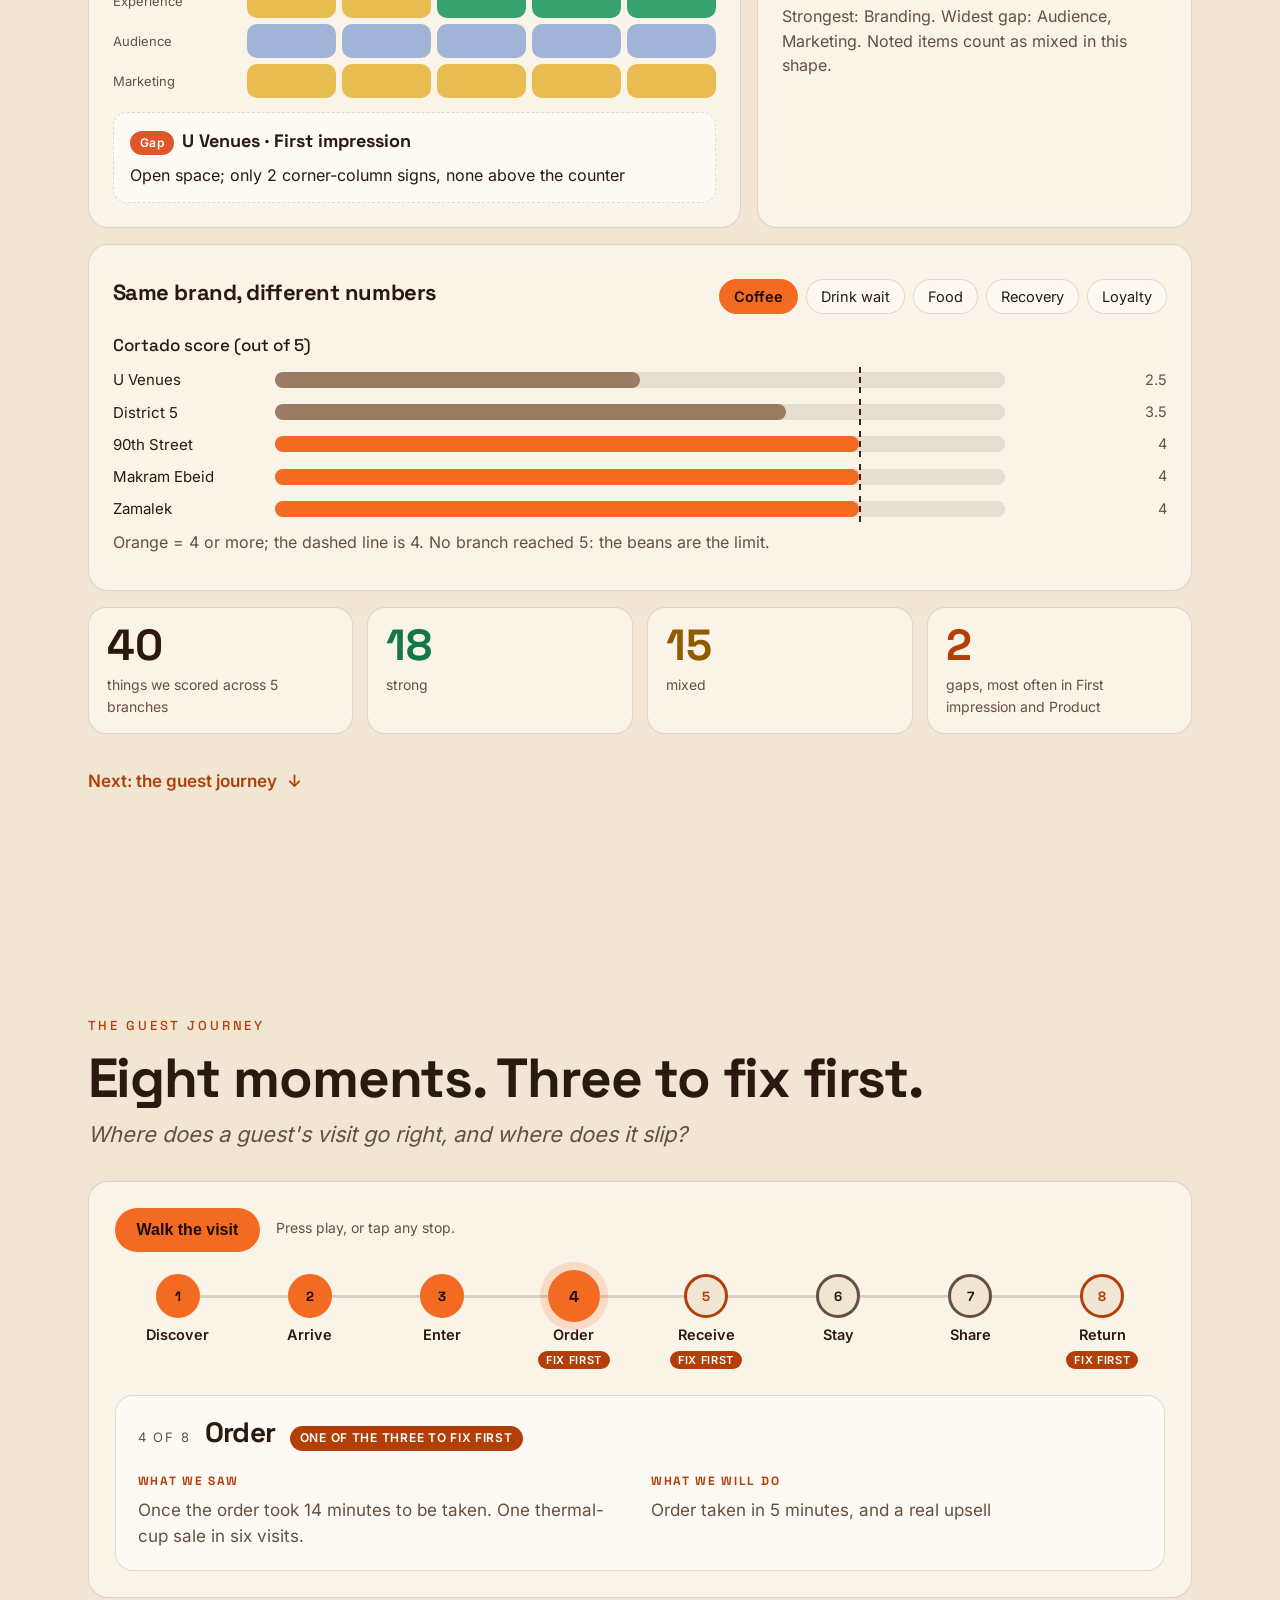
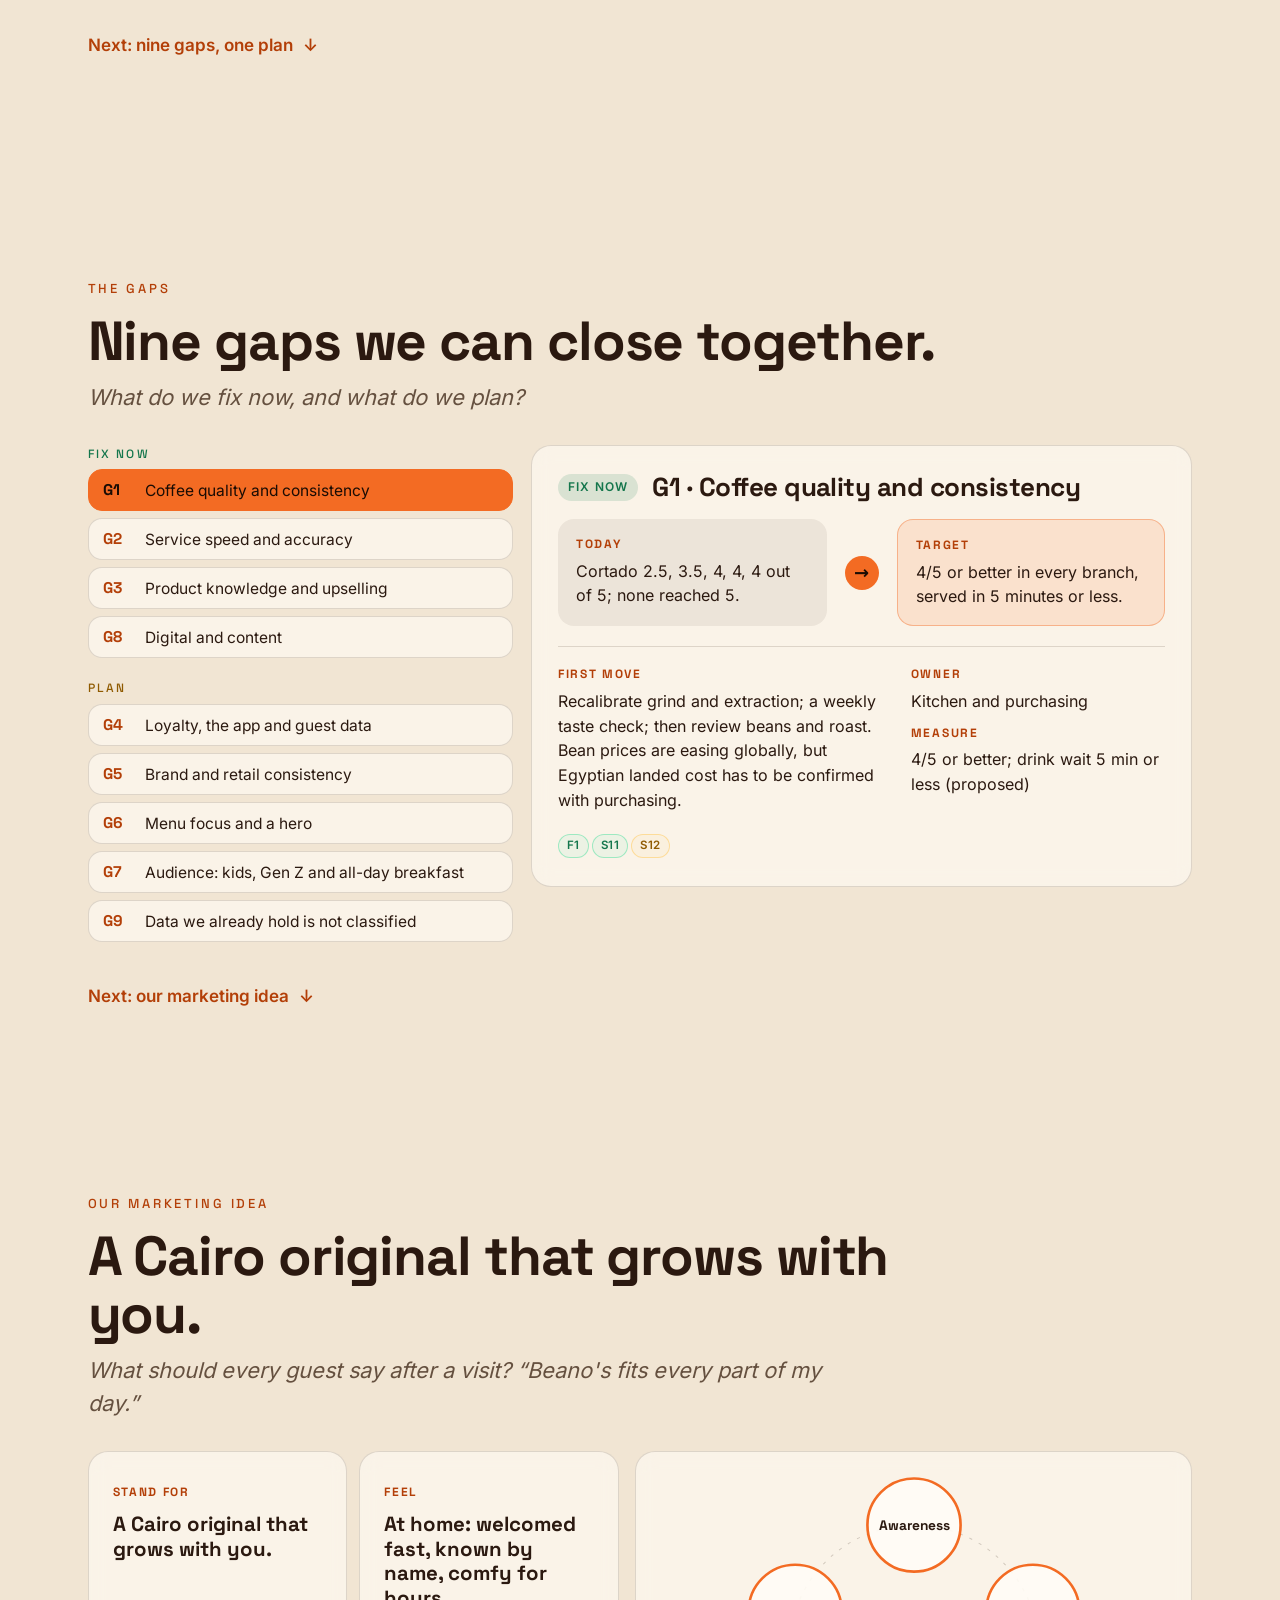
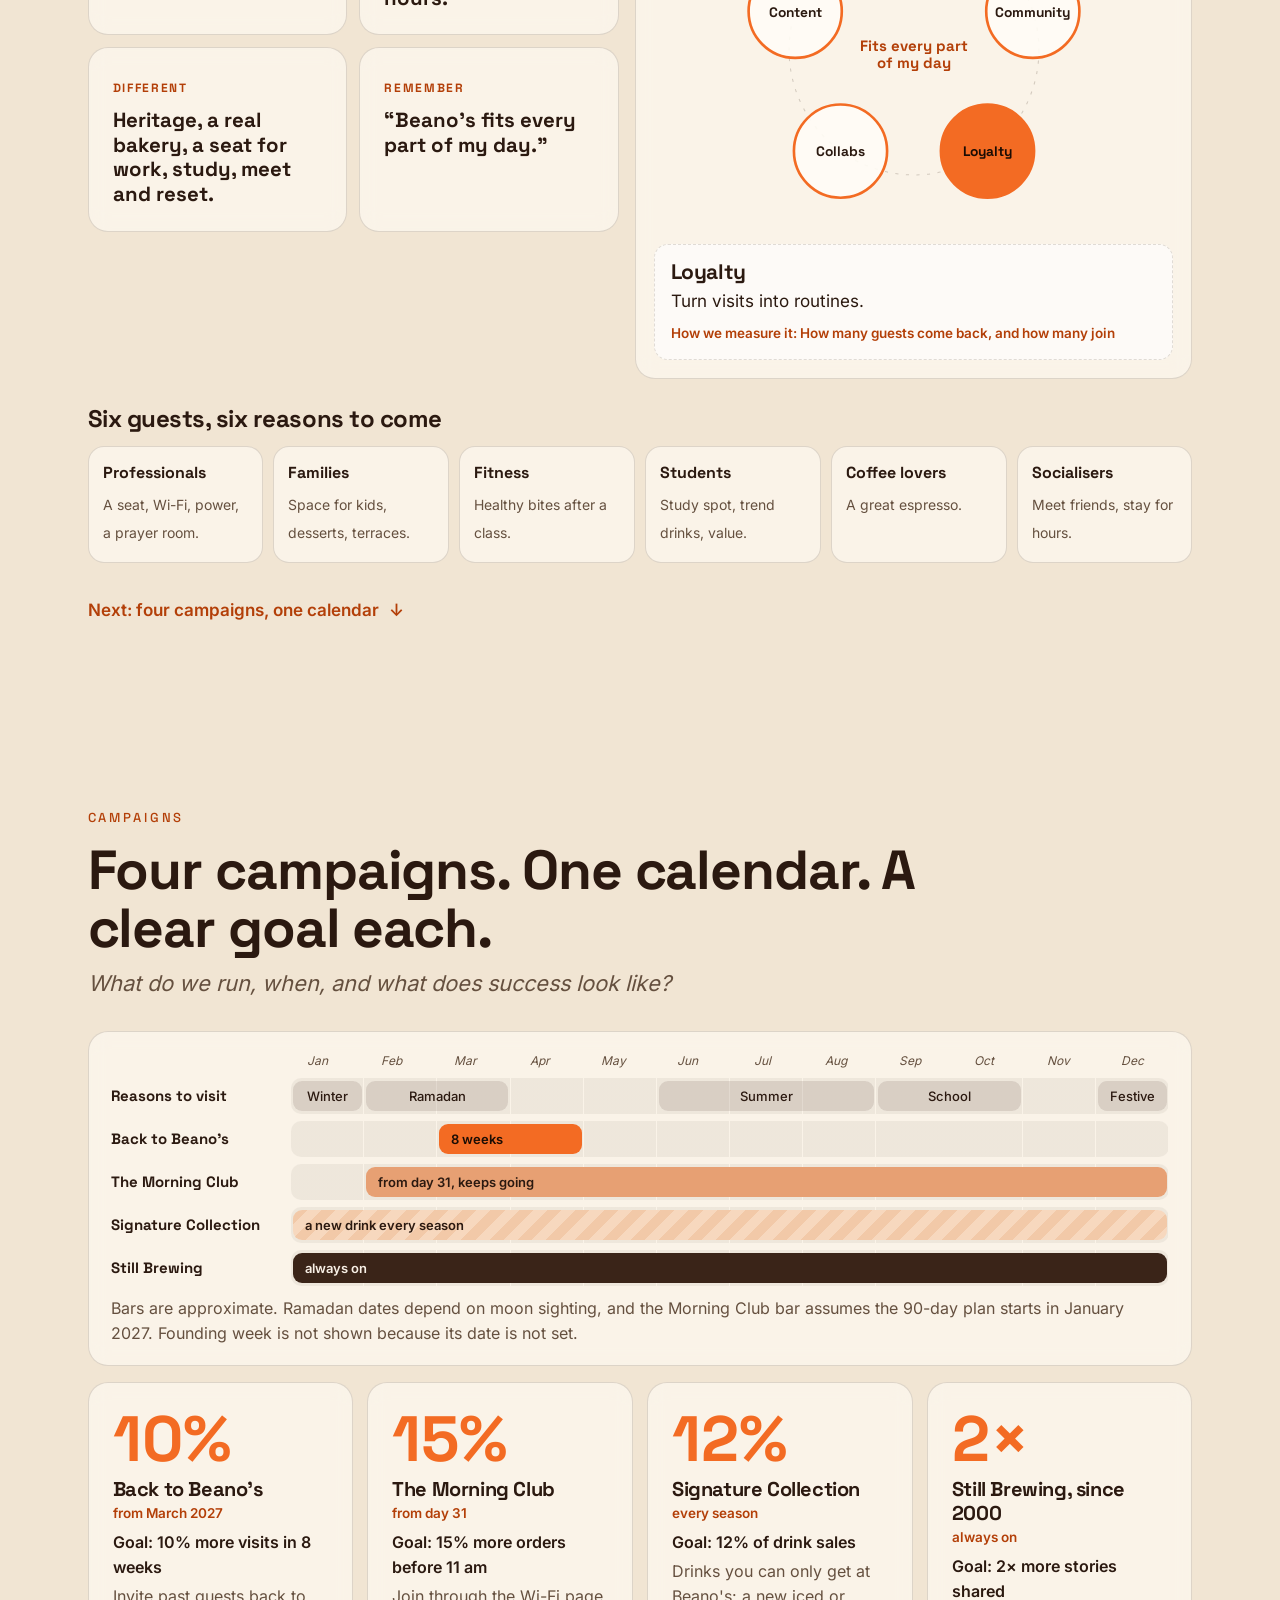
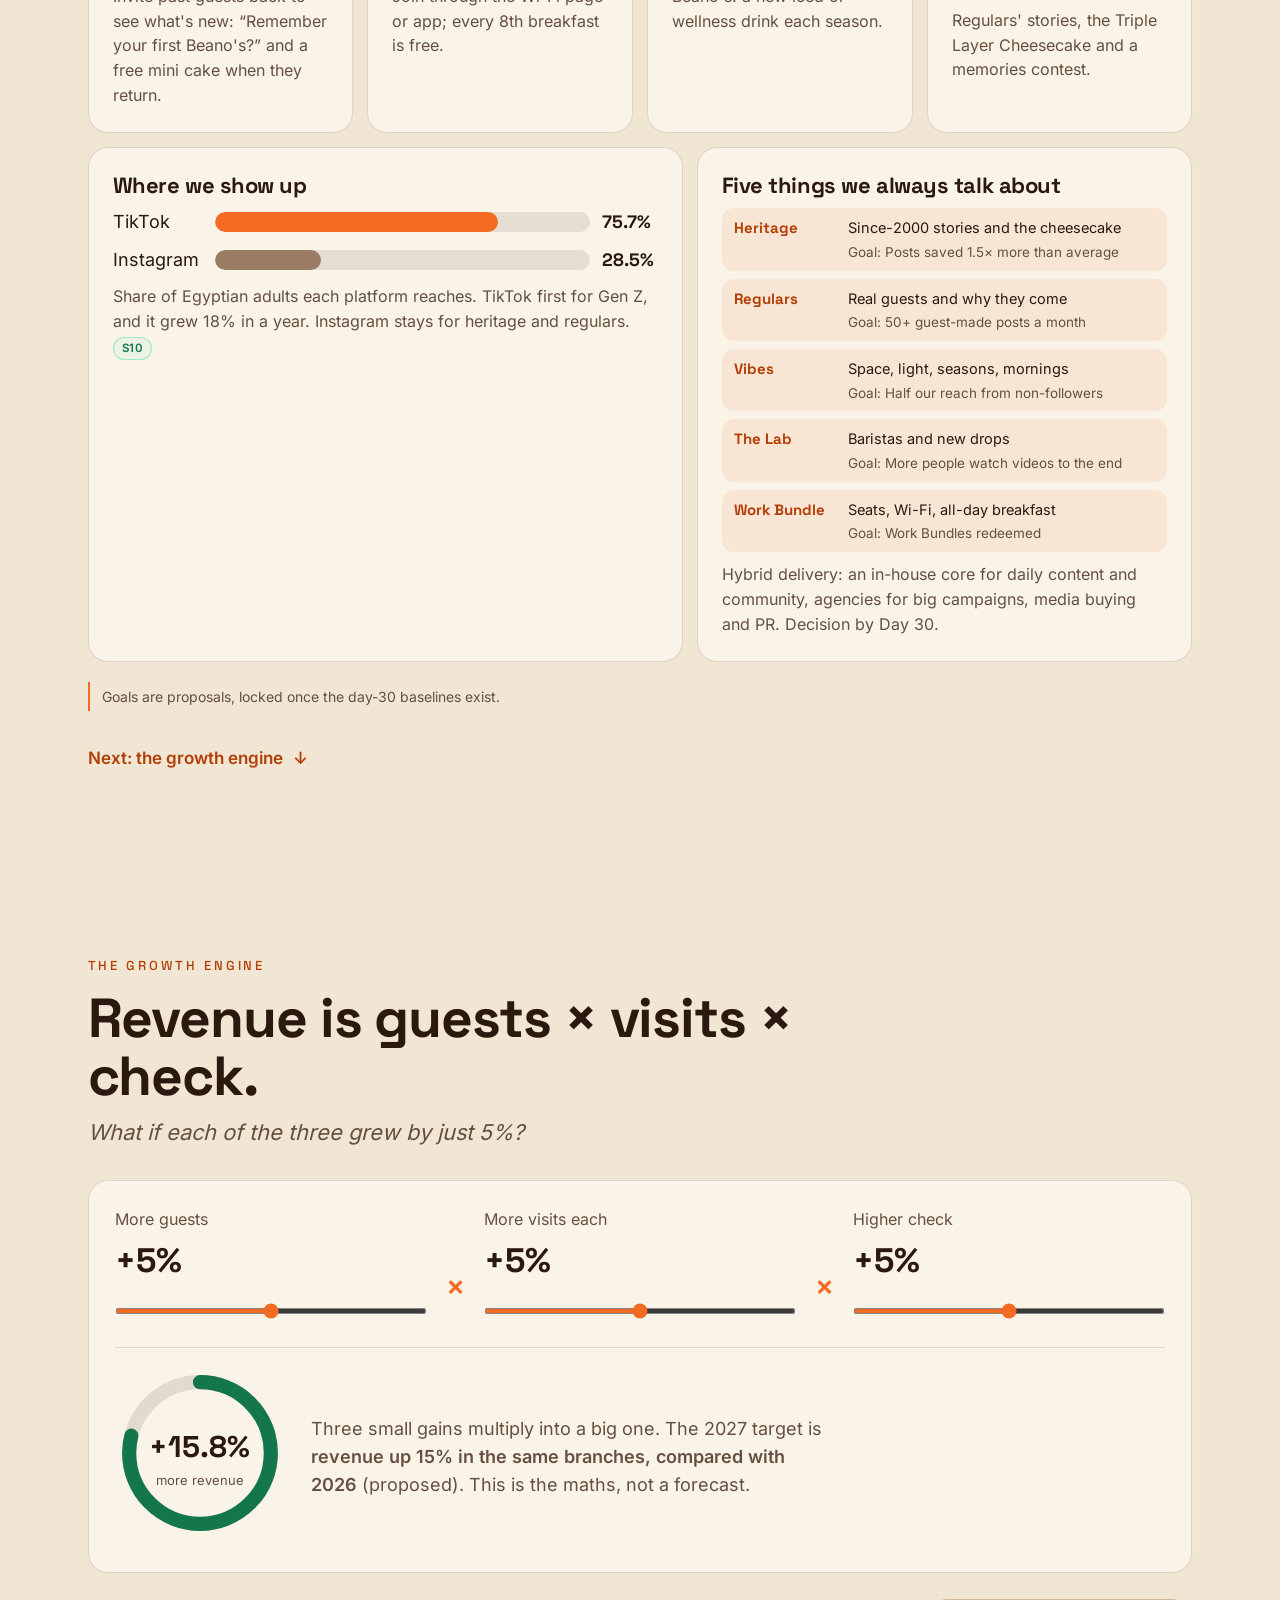
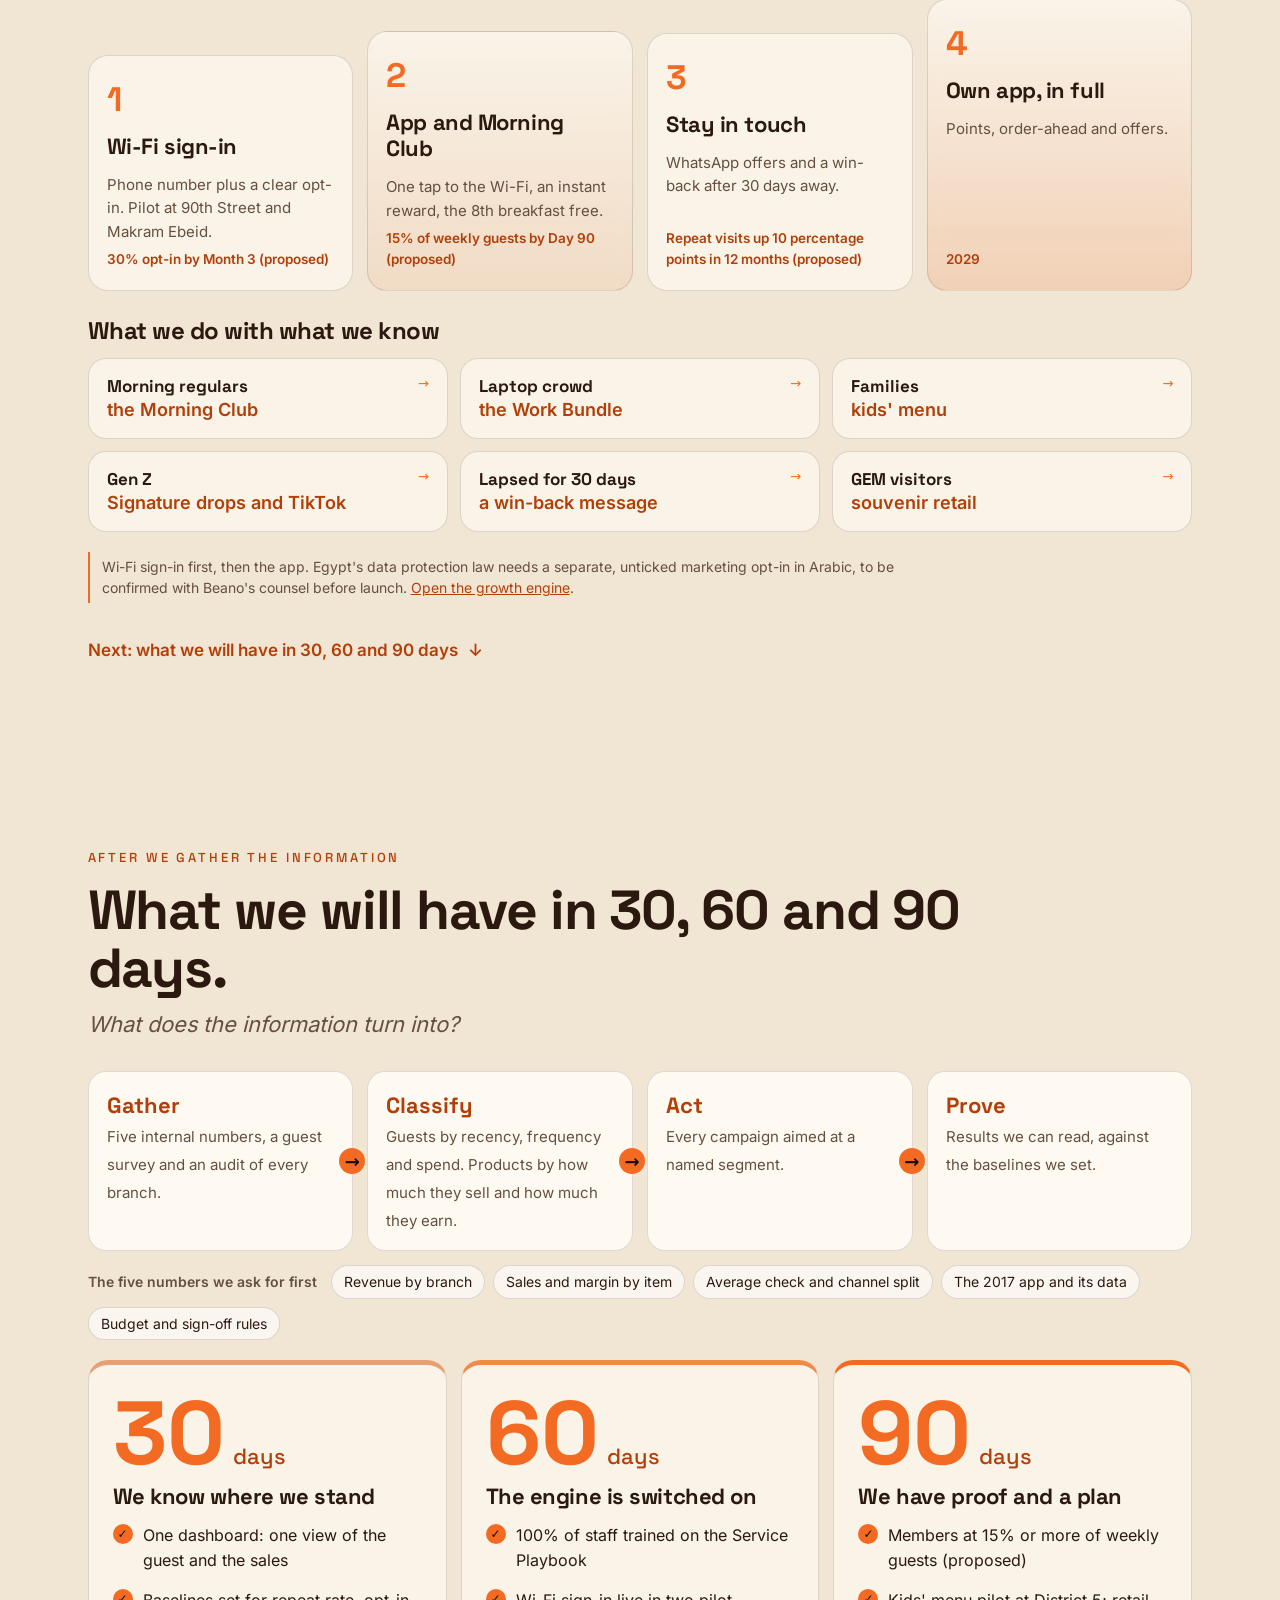
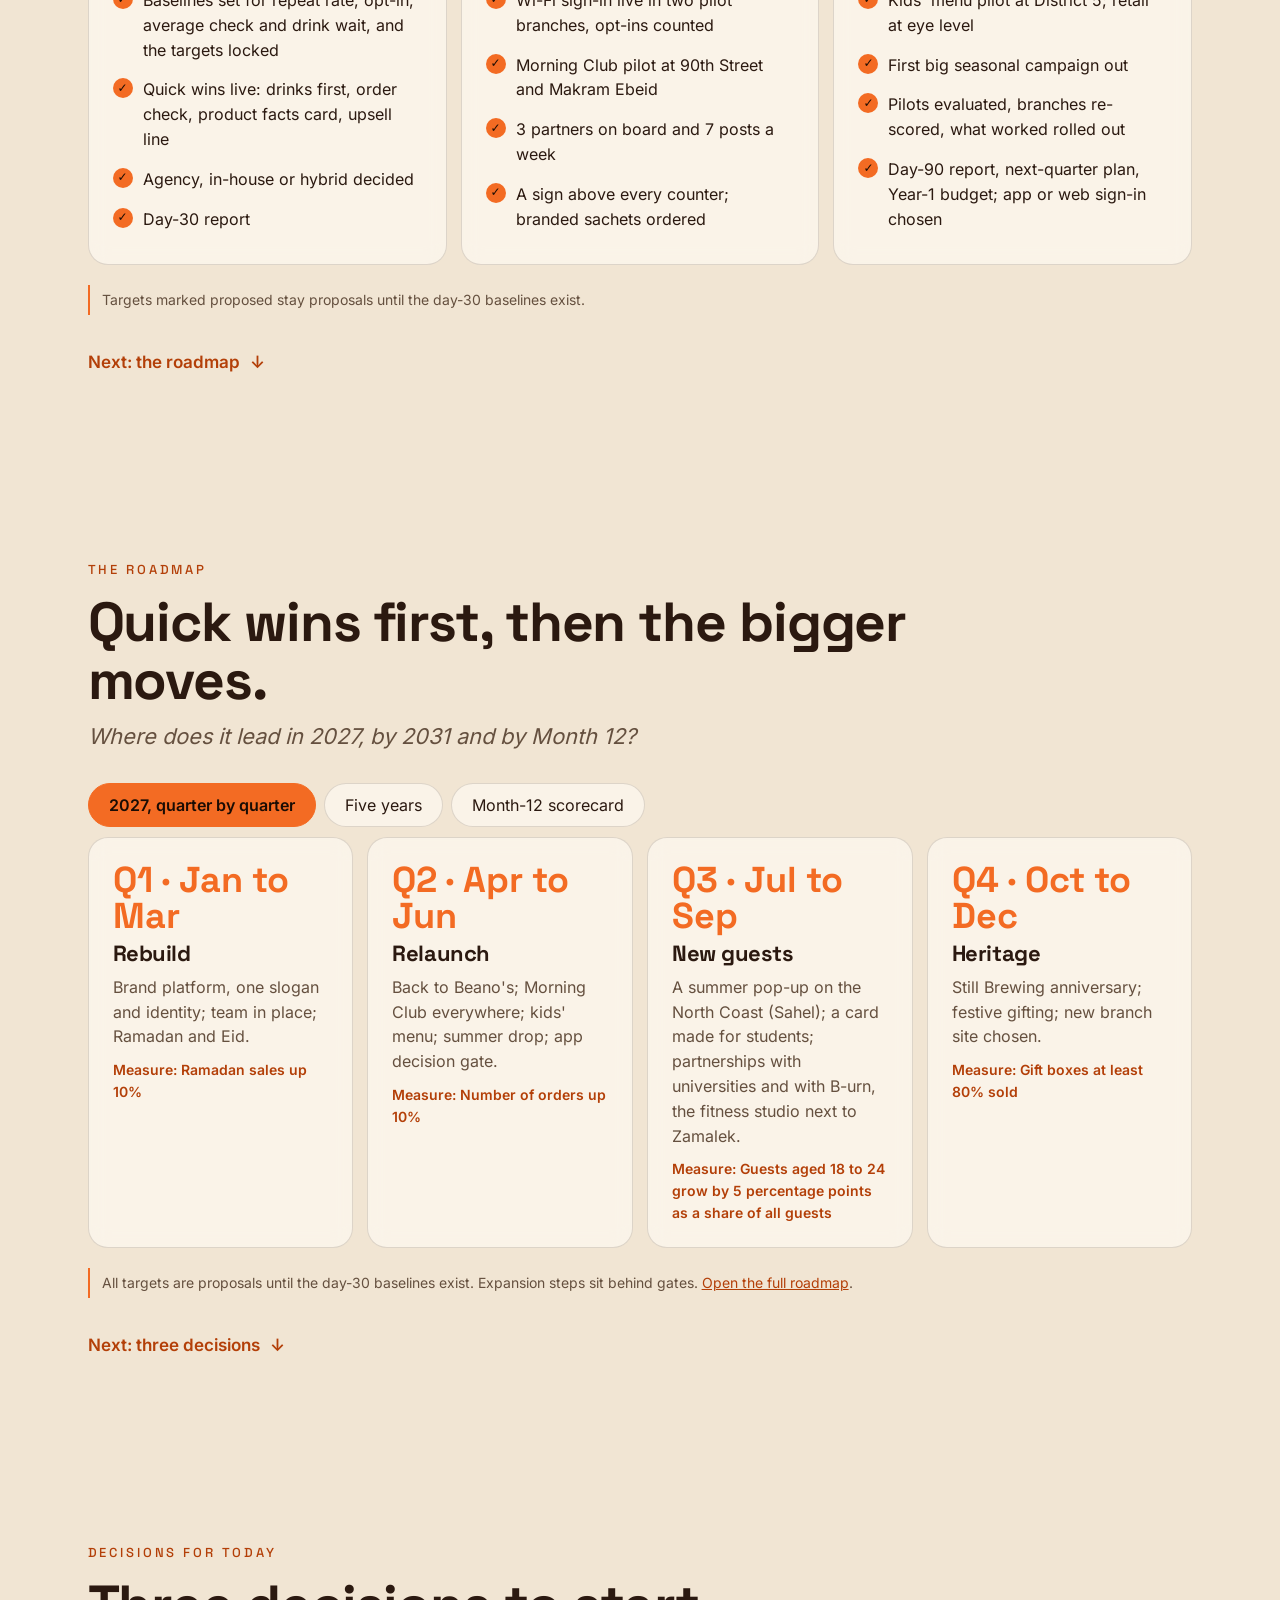
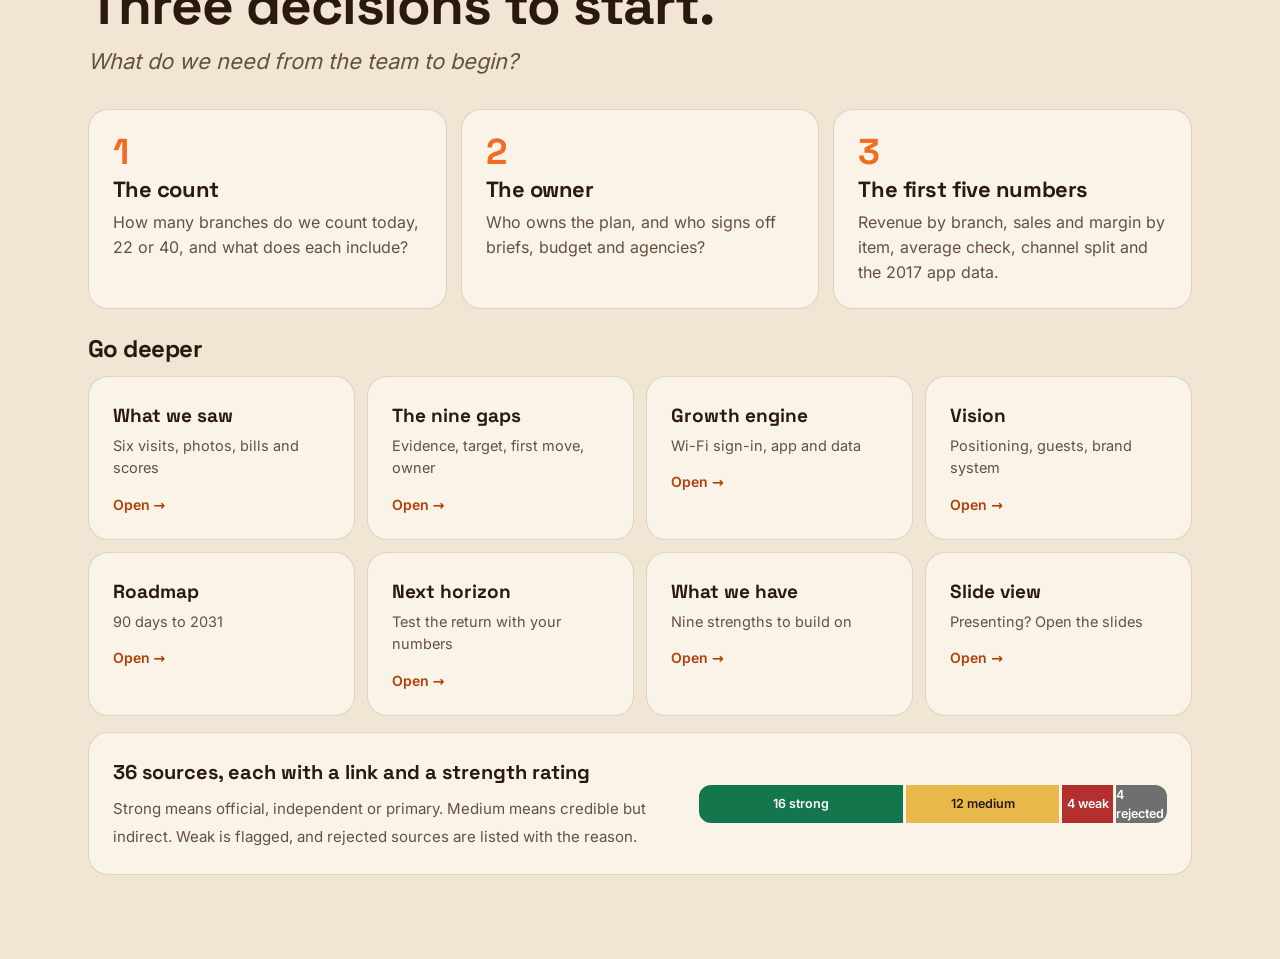
==== commit dc9ea6a2: "Final review pass: plain words, numbers, page navigation and banded sections" ====
--- a/index.html
+++ b/index.html
@@ -9,7 +9,7 @@
 <section class="ch hero" id="c0"><div class="wrap">
 <div class="kick">Brand and marketing strategy 2026 to 2029, with a vision to 2031</div>
 <h1 class="kin"><span>Beano's:</span> <span>a heritage</span> <span>that needs</span> <span>to stay young.</span></h1>
-<p class="lead">We spent a week in your branches. This is what we found, where the gaps are, and the plan to close them. Take the journey: it takes about five minutes.</p>
+<p class="lead">Alaa visited five of your branches in one week, 3 to 9 November 2026. This is what she found, where the gaps are, and the plan to close them. Take the journey: it takes about five minutes.</p>
 <div class="doors">
 <a class="door main" href="#c1"><b>Take the full journey</b><span>5 minutes · the whole story</span><em>Start</em></a>
 <a class="door" href="#c2"><b>Show me the gaps</b><span>The gap map and nine gaps</span><em>Jump</em></a>
@@ -120,15 +120,15 @@
 <div class="cl"><b>The Morning Club</b><div class="ct"><u class="bar b" style="--a:1;--w:11"><span>from day 31, keeps going</span></u></div></div>
 <div class="cl"><b>Signature Collection</b><div class="ct"><u class="bar c" style="--a:0;--w:12"><span>a new drink every season</span></u></div></div>
 <div class="cl"><b>Still Brewing</b><div class="ct"><u class="bar d" style="--a:0;--w:12"><span>always on</span></u></div></div>
-<p class="hint" style="margin:10px 0 0">Ramadan dates depend on moon sighting, so bars are approximate.</p>
-</div>
-<div class="camps"><div class="card cp rv" style="--i:0"><div class="cpn"><span data-count="10" data-dec="0">10</span>%</div><h3>Back to Beano's</h3><em>from March 2027</em><p class="cpg">Goal: more visits in 8 weeks</p><p>Invite past guests back to see what's new: “Remember your first Beano's?” and a free mini cake when they return.</p></div><div class="card cp rv" style="--i:1"><div class="cpn"><span data-count="15" data-dec="0">15</span>%</div><h3>The Morning Club</h3><em>from day 31</em><p class="cpg">Goal: more orders before 11 am</p><p>Join through the Wi-Fi page or app; every 8th breakfast is free.</p></div><div class="card cp rv" style="--i:2"><div class="cpn"><span data-count="12" data-dec="0">12</span>%</div><h3>Signature Collection</h3><em>every season</em><p class="cpg">Goal: of drink sales</p><p>Drinks you can only get at Beano's: a new iced or wellness drink each season.</p></div><div class="card cp rv" style="--i:3"><div class="cpn"><span data-count="2" data-dec="0">2</span>×</div><h3>Still Brewing, since 2000</h3><em>always on</em><p class="cpg">Goal: more stories shared</p><p>Regulars' stories, the Triple Layer Cheesecake and a memories contest.</p></div></div>
+<p class="hint" style="margin:10px 0 0">Bars are approximate. Ramadan dates depend on moon sighting, and the Morning Club bar assumes the 90-day plan starts in January 2027. Founding week is not shown because its date is not set.</p>
+</div>
+<div class="camps"><div class="card cp rv" style="--i:0"><div class="cpn"><span data-count="10" data-dec="0">10</span>%</div><h3>Back to Beano's</h3><em>from March 2027</em><p class="cpg">Goal: 10% more visits in 8 weeks</p><p>Invite past guests back to see what's new: “Remember your first Beano's?” and a free mini cake when they return.</p></div><div class="card cp rv" style="--i:1"><div class="cpn"><span data-count="15" data-dec="0">15</span>%</div><h3>The Morning Club</h3><em>from day 31</em><p class="cpg">Goal: 15% more orders before 11 am</p><p>Join through the Wi-Fi page or app; every 8th breakfast is free.</p></div><div class="card cp rv" style="--i:2"><div class="cpn"><span data-count="12" data-dec="0">12</span>%</div><h3>Signature Collection</h3><em>every season</em><p class="cpg">Goal: 12% of drink sales</p><p>Drinks you can only get at Beano's: a new iced or wellness drink each season.</p></div><div class="card cp rv" style="--i:3"><div class="cpn"><span data-count="2" data-dec="0">2</span>×</div><h3>Still Brewing, since 2000</h3><em>always on</em><p class="cpg">Goal: 2× more stories shared</p><p>Regulars' stories, the Triple Layer Cheesecake and a memories contest.</p></div></div>
 <div class="chan">
 <div class="card ch1"><h3>Where we show up</h3>
 <div class="dbar"><span>TikTok</span><div class="dtr"><i style="--w:75.7%"></i></div><b>75.7%</b></div>
 <div class="dbar"><span>Instagram</span><div class="dtr"><i class="b" style="--w:28.5%"></i></div><b>28.5%</b></div>
 <p>Share of Egyptian adults each platform reaches. TikTok first for Gen Z, and it grew 18% in a year. Instagram stays for heritage and regulars. <a class="src Strong" href="sources.html#S10" title="DataReportal: Digital 2027 Egypt (Strong)">S10</a></p></div>
-<div class="card ch2"><h3>Five things we always talk about</h3><div class="themes"><span>Heritage</span><span>Regulars</span><span>Vibes</span><span>The Lab</span><span>Work Bundle</span></div><p>Hybrid delivery: an in-house core for daily content and community, agencies for big campaigns, media buying and PR. Decision by day 30.</p></div>
+<div class="card ch2"><h3>Five things we always talk about</h3><div class="themes"><div class="th"><b>Heritage</b><span>Since-2000 stories and the cheesecake</span><em>Goal: Posts saved 1.5× more than average</em></div><div class="th"><b>Regulars</b><span>Real guests and why they come</span><em>Goal: 50+ guest-made posts a month</em></div><div class="th"><b>Vibes</b><span>Space, light, seasons, mornings</span><em>Goal: Half our reach from non-followers</em></div><div class="th"><b>The Lab</b><span>Baristas and new drops</span><em>Goal: More people watch videos to the end</em></div><div class="th"><b>Work Bundle</b><span>Seats, Wi-Fi, all-day breakfast</span><em>Goal: Work Bundles redeemed</em></div></div><p>Hybrid delivery: an in-house core for daily content and community, agencies for big campaigns, media buying and PR. Decision by Day 30.</p></div>
 </div>
 <p class="note">Goals are proposals, locked once the day-30 baselines exist.</p>
 <a class="next" href="#c7">Next: the growth engine <i>↓</i></a>
@@ -149,7 +149,7 @@
 <p>Three small gains multiply into a big one. The 2027 target is <b>revenue up 15% in the same branches, compared with 2026</b> (proposed). This is the maths, not a forecast.</p></div>
 </div>
 </div>
-<div class="ladder"><div class="step rv" style="--i:0"><b>1</b><h3>Wi-Fi sign-in</h3><p>Phone number plus a clear opt-in. Pilot at 90th Street and Makram Ebeid.</p><em>30% opt-in by month 3 (proposed)</em></div><div class="step rv" style="--i:1"><b>2</b><h3>App and Morning Club</h3><p>One tap to the Wi-Fi, an instant reward, the 8th breakfast free.</p><em>15% of weekly guests by day 90 (proposed)</em></div><div class="step rv" style="--i:2"><b>3</b><h3>Stay in touch</h3><p>WhatsApp offers and a win-back after 30 days away.</p><em>Repeat visits up 10 percentage points in 12 months (proposed)</em></div><div class="step rv" style="--i:3"><b>4</b><h3>Own app, in full</h3><p>Points, order-ahead and offers.</p><em>2029</em></div></div>
+<div class="ladder"><div class="step rv" style="--i:0"><b>1</b><h3>Wi-Fi sign-in</h3><p>Phone number plus a clear opt-in. Pilot at 90th Street and Makram Ebeid.</p><em>30% opt-in by Month 3 (proposed)</em></div><div class="step rv" style="--i:1"><b>2</b><h3>App and Morning Club</h3><p>One tap to the Wi-Fi, an instant reward, the 8th breakfast free.</p><em>15% of weekly guests by Day 90 (proposed)</em></div><div class="step rv" style="--i:2"><b>3</b><h3>Stay in touch</h3><p>WhatsApp offers and a win-back after 30 days away.</p><em>Repeat visits up 10 percentage points in 12 months (proposed)</em></div><div class="step rv" style="--i:3"><b>4</b><h3>Own app, in full</h3><p>Points, order-ahead and offers.</p><em>2029</em></div></div>
 <h3 class="sub3">What we do with what we know</h3>
 <div class="seg" id="seg"></div>
 <p class="note">Wi-Fi sign-in first, then the app. Egypt's data protection law needs a separate, unticked marketing opt-in in Arabic, to be confirmed with Beano's counsel before launch. <a href="growth.html" style="color:var(--or2);text-decoration:underline">Open the growth engine</a>.</p>
@@ -160,7 +160,7 @@
 <div class="chk">After we gather the information</div>
 <h2 class="big">What we will have in 30, 60 and 90 days.</h2>
 <p class="q">What does the information turn into?</p>
-<div class="flow"><div class="fl rv" style="--i:0"><b>Gather</b><span>Five internal numbers, a guest survey and an audit of every branch.</span></div><div class="fl rv" style="--i:1"><b>Classify</b><span>Guests by recency, frequency and spend. Products as stars, plowhorses, puzzles and dogs.</span></div><div class="fl rv" style="--i:2"><b>Act</b><span>Every campaign aimed at a named segment.</span></div><div class="fl rv" style="--i:3"><b>Prove</b><span>Results we can read, against the baselines we set.</span></div></div>
+<div class="flow"><div class="fl rv" style="--i:0"><b>Gather</b><span>Five internal numbers, a guest survey and an audit of every branch.</span></div><div class="fl rv" style="--i:1"><b>Classify</b><span>Guests by recency, frequency and spend. Products by how much they sell and how much they earn.</span></div><div class="fl rv" style="--i:2"><b>Act</b><span>Every campaign aimed at a named segment.</span></div><div class="fl rv" style="--i:3"><b>Prove</b><span>Results we can read, against the baselines we set.</span></div></div>
 <div class="nums"><b>The five numbers we ask for first</b><span>Revenue by branch</span><span>Sales and margin by item</span><span>Average check and channel split</span><span>The 2017 app and its data</span><span>Budget and sign-off rules</span></div>
 <div class="stg"><div class="card sg rv" style="--i:0"><div class="sgd"><span data-count="30">30</span><em>days</em></div><h3>We know where we stand</h3><ul><li>One dashboard: one view of the guest and the sales</li><li>Baselines set for repeat rate, opt-in, average check and drink wait, and the targets locked</li><li>Quick wins live: drinks first, order check, product facts card, upsell line</li><li>Agency, in-house or hybrid decided</li><li>Day-30 report</li></ul></div><div class="card sg rv" style="--i:1"><div class="sgd"><span data-count="60">60</span><em>days</em></div><h3>The engine is switched on</h3><ul><li>100% of staff trained on the Service Playbook</li><li>Wi-Fi sign-in live in two pilot branches, opt-ins counted</li><li>Morning Club pilot at 90th Street and Makram Ebeid</li><li>3 partners on board and 7 posts a week</li><li>A sign above every counter; branded sachets ordered</li></ul></div><div class="card sg rv" style="--i:2"><div class="sgd"><span data-count="90">90</span><em>days</em></div><h3>We have proof and a plan</h3><ul><li>Members at 15% or more of weekly guests (proposed)</li><li>Kids' menu pilot at District 5; retail at eye level</li><li>First big seasonal campaign out</li><li>Pilots evaluated, branches re-scored, what worked rolled out</li><li>Day-90 report, next-quarter plan, Year-1 budget; app or web sign-in chosen</li></ul></div></div>
 <p class="note">Targets marked proposed stay proposals until the day-30 baselines exist.</p>
@@ -169,13 +169,13 @@
 
 <section class="ch" id="c9"><div class="wrap">
 <div class="chk">The roadmap</div>
-<h2 class="big">Quick wins first, then four teams in parallel.</h2>
-<p class="q">Where does it lead in 2027, by 2031 and by month 12?</p>
+<h2 class="big">Quick wins first, then the bigger moves.</h2>
+<p class="q">Where does it lead in 2027, by 2031 and by Month 12?</p>
 <div class="tabs big" id="rtabs"><button class="on" data-t="y27">2027, quarter by quarter</button><button data-t="y31">Five years</button><button data-t="sc">Month-12 scorecard</button></div>
 <div id="rbody">
-<div class="rp on" data-p="y27"><div class="r4"><div class="card rc"><div class="qn">Q1 · Jan to Mar</div><h3>Rebuild</h3><p>Brand platform, one slogan and identity; team in place; Ramadan and Eid.</p><em>Measure: Ramadan sales up 10%</em></div><div class="card rc"><div class="qn">Q2 · Apr to Jun</div><h3>Relaunch</h3><p>Back to Beano's; Morning Club everywhere; kids' menu; summer drop; app decision gate.</p><em>Measure: Sales transactions up 10%</em></div><div class="card rc"><div class="qn">Q3 · Jul to Sep</div><h3>New guests</h3><p>A summer pop-up on the North Coast (Sahel); a card made for students; partnerships with universities and with B-urn, the fitness studio next to Zamalek.</p><em>Measure: Guests aged 18 to 24 grow by 5 percentage points as a share of all guests</em></div><div class="card rc"><div class="qn">Q4 · Oct to Dec</div><h3>Heritage</h3><p>Still Brewing anniversary; festive gifting; new branch site chosen.</p><em>Measure: Gift boxes at least 80% sold</em></div></div></div>
-<div class="rp" data-p="y31"><div class="r5"><div class="card rc"><div class="qn">2027</div><h3>Rebuild</h3><p>Platform, identity, loyalty, kids' menu</p><em>Revenue up 15% in the same branches, compared with 2026</em></div><div class="card rc"><div class="qn">2028</div><h3>Expand</h3><p>Heliopolis, Sahel, a second drive-through, retail</p><em>Payback within 36 months</em></div><div class="card rc"><div class="qn">2029</div><h3>Innovate</h3><p>Own app, Beano's Academy, innovation lab</p><em>Top 2 local café, 18 to 35</em></div><div class="card rc"><div class="qn">2030</div><h3>Go regional</h3><p>First branch abroad, in a tested market</p><em>Profitable in 24 months</em></div><div class="card rc"><div class="qn">2031</div><h3>Lead</h3><p>Loved by three generations; retail at scale</p><em>30+ branches; retail 10%</em></div></div></div>
-<div class="rp" data-p="sc"><div class="r3"><div class="card rc"><div class="qn big2">Top 2</div><p>“Fits every part of my day”, 18 to 30 by month 12</p></div><div class="card rc"><div class="qn big2">12%+</div><p>Signature share of drink sales; margin +2 points</p></div><div class="card rc"><div class="qn big2">85/100</div><p>Lowest branch audit score; guest recommendation score (NPS) of 50 or more</p></div><div class="card rc"><div class="qn big2">2×</div><p>Engagement rate against baseline; 50K followers</p></div><div class="card rc"><div class="qn big2">30%</div><p>Members as a share of weekly guests; 8 partners</p></div><div class="card rc"><div class="qn big2">+15%</div><p>Like-for-like revenue against 2026</p></div></div></div>
+<div class="rp on" data-p="y27"><div class="r4"><div class="card rc"><div class="qn">Q1 · Jan to Mar</div><h3>Rebuild</h3><p>Brand platform, one slogan and identity; team in place; Ramadan and Eid.</p><em>Measure: Ramadan sales up 10%</em></div><div class="card rc"><div class="qn">Q2 · Apr to Jun</div><h3>Relaunch</h3><p>Back to Beano's; Morning Club everywhere; kids' menu; summer drop; app decision gate.</p><em>Measure: Number of orders up 10%</em></div><div class="card rc"><div class="qn">Q3 · Jul to Sep</div><h3>New guests</h3><p>A summer pop-up on the North Coast (Sahel); a card made for students; partnerships with universities and with B-urn, the fitness studio next to Zamalek.</p><em>Measure: Guests aged 18 to 24 grow by 5 percentage points as a share of all guests</em></div><div class="card rc"><div class="qn">Q4 · Oct to Dec</div><h3>Heritage</h3><p>Still Brewing anniversary; festive gifting; new branch site chosen.</p><em>Measure: Gift boxes at least 80% sold</em></div></div></div>
+<div class="rp" data-p="y31"><div class="r5"><div class="card rc"><div class="qn">2027</div><h3>Rebuild</h3><p>Platform, identity, loyalty, kids' menu</p><em>Revenue up 15% in the same branches, compared with 2026</em></div><div class="card rc"><div class="qn">2028</div><h3>Expand</h3><p>Heliopolis, Sahel, a second drive-through, retail</p><em>New branches pay back their cost within 36 months</em></div><div class="card rc"><div class="qn">2029</div><h3>Innovate</h3><p>Own app, Beano's Academy, innovation lab</p><em>Top 2 local café among guests aged 18 to 35</em></div><div class="card rc"><div class="qn">2030</div><h3>Go regional</h3><p>First branch abroad, in a tested market</p><em>A branch abroad is profitable within 24 months</em></div><div class="card rc"><div class="qn">2031</div><h3>Lead</h3><p>Loved by three generations; retail at scale</p><em>30+ branches; retail is 10% of sales</em></div></div></div>
+<div class="rp" data-p="sc"><div class="r3"><div class="card rc"><div class="qn big2">Top 2</div><p>local café that “fits every part of my day”, among guests aged 18 to 30, by Month 12</p></div><div class="card rc"><div class="qn big2">12%+</div><p>of drink sales are Signature drinks, and profit margin is up 2 percentage points, by Month 12</p></div><div class="card rc"><div class="qn big2">85/100</div><p>every branch scores at least this in our branch audit, and the guest recommendation score (NPS) is 50 or more, by Month 12</p></div><div class="card rc"><div class="qn big2">2×</div><p>social media engagement compared with today, and 50,000 followers, by Month 12</p></div><div class="card rc"><div class="qn big2">30%</div><p>of weekly guests are members, with 8 partners, by Month 12</p></div><div class="card rc"><div class="qn big2">+15%</div><p>revenue in the same branches, compared with 2026, by Month 12</p></div></div></div>
 </div>
 <p class="note">All targets are proposals until the day-30 baselines exist. Expansion steps sit behind gates. <a href="roadmap.html" style="color:var(--or2);text-decoration:underline">Open the full roadmap</a>.</p>
 <a class="next" href="#c10">Next: three decisions <i>↓</i></a>
@@ -205,6 +205,6 @@
 <div class="tb"><i class="Strong" style="flex:16">16 strong</i><i class="Medium" style="flex:12">12 medium</i><i class="Weak" style="flex:4">4 weak</i><i class="Rej" style="flex:4">4 rejected</i></div></a>
 </div></section>
 </main>
-<script type="application/json" id="jd">{"branches": [{"key": "uvenues", "name": "U Venues Mall", "when": "Tue 3 Nov 2026, 1:58 to 2:35 pm · lunch, alone", "hl": "Great welcome, weak plate", "big": ["2.5/5", "cortado"], "rows": [{"dim": "First impression", "text": "Open space; only 2 corner-column signs, none above the counter", "st": "Gap"}, {"dim": "Branding", "text": "Strong look (4.8/5); generic sachets", "st": "Strong"}, {"dim": "Atmosphere", "text": "Comfortable seats; mall music, not ours", "st": "Mixed"}, {"dim": "Service", "text": "Instant greeting; pairing offered; check-ins", "st": "Strong"}, {"dim": "Product", "text": "Cortado 2.5, eggs 3.5, chia bowl 2.5 (old)", "st": "Gap"}, {"dim": "Experience", "text": "Unclear where to order; bill in 4 min", "st": "Mixed"}, {"dim": "Audience", "text": "Laptop workers; mothers with prams", "st": "Info"}, {"dim": "Marketing", "text": "WaterKind tent; no loyalty mention", "st": "Mixed"}]}, {"key": "district5", "name": "District 5 Mall", "when": "Sat 7 Nov 2026, from 4 pm · family visit", "hl": "Strong people, uneven kitchen", "big": ["5/5", "salmon sandwich"], "rows": [{"dim": "First impression", "text": "Busy terrace under branded umbrellas", "st": "Strong"}, {"dim": "Branding", "text": "Branded mugs, retail; mixed pack styles", "st": "Mixed"}, {"dim": "Atmosphere", "text": "Lively family crowd; sockets at edges", "st": "Mixed"}, {"dim": "Service", "text": "Manager's upselling top; hard to flag the waiter", "st": "Mixed"}, {"dim": "Product", "text": "Salmon sandwich 5/5; cortado 3.5; oily wrap", "st": "Mixed"}, {"dim": "Experience", "text": "Food 18 min; cortado 10; remake 15", "st": "Mixed"}, {"dim": "Audience", "text": "Families with children; no kids' menu", "st": "Info"}, {"dim": "Marketing", "text": "Thermal-cup upsell; cake pre-orders", "st": "Mixed"}]}, {"key": "ninety", "name": "90th Street, New Cairo", "when": "Sun 8 Nov 2026, from 11:20 am · morning", "hl": "The best so far, one slip", "big": ["4/5", "espresso in 4 min"], "rows": [{"dim": "First impression", "text": "Street level in an office tower; Arabic sign", "st": "Strong"}, {"dim": "Branding", "text": "Orange cups, mugs, retail shelf", "st": "Strong"}, {"dim": "Atmosphere", "text": "Large, calm, prayer room; music 5 min late", "st": "Mixed"}, {"dim": "Service", "text": "Recommended a smoothie; one drink forgotten", "st": "Mixed"}, {"dim": "Product", "text": "Espresso 4/5, best so far; tasty mini cakes", "st": "Strong"}, {"dim": "Experience", "text": "Espresso in 4 min; sockets everywhere", "st": "Strong"}, {"dim": "Audience", "text": "Office workers on laptops", "st": "Info"}, {"dim": "Marketing", "text": "Thermal cup 560 EGP; no loyalty mention", "st": "Mixed"}]}, {"key": "makram", "name": "Makram Ebeid, Nasr City", "when": "Sun 8 Nov 2026, from 3:46 pm · afternoon", "hl": "The best plate, an untold story", "big": ["5/5", "both salads"], "rows": [{"dim": "First impression", "text": "Long-running street branch, open by 2013", "st": "Strong"}, {"dim": "Branding", "text": "Orange table items; branded bag and cutlery", "st": "Strong"}, {"dim": "Atmosphere", "text": "Calm afternoon; some worn table edges", "st": "Mixed"}, {"dim": "Service", "text": "Smooth and accurate; nothing forgotten", "st": "Strong"}, {"dim": "Product", "text": "Cortado 4/5; both salads 5/5", "st": "Strong"}, {"dim": "Experience", "text": "Salads in 17 min; cortado in 3 min", "st": "Strong"}, {"dim": "Audience", "text": "Quiet afternoon; solo guests", "st": "Info"}, {"dim": "Marketing", "text": "Feedback QR on receipt; no loyalty", "st": "Mixed"}]}, {"key": "zamalek", "name": "Zamalek", "when": "Mon 9 Nov 2026, from 11:26 am · late morning · El Sheikh El Marsafy Sq.", "hl": "The original sets the standard", "big": ["1 min", "to fix a problem"], "rows": [{"dim": "First impression", "text": "The first Beano's (2000), redesigned", "st": "Strong"}, {"dim": "Branding", "text": "Seasonal winter cup; branded bags", "st": "Strong"}, {"dim": "Atmosphere", "text": "Bright; laptop workers and athletes", "st": "Strong"}, {"dim": "Service", "text": "Honest product answers; fixes in 1 min", "st": "Strong"}, {"dim": "Product", "text": "Pudding 4.7, omelette 4.5, cortado 4", "st": "Strong"}, {"dim": "Experience", "text": "Cortado in 3 min; food in 13 min", "st": "Strong"}, {"dim": "Audience", "text": "Most diverse: athletes, mothers and kids, workers, students, casual coffee", "st": "Info"}, {"dim": "Marketing", "text": "Feedback QR on receipt; no loyalty", "st": "Mixed"}]}], "metrics": {"Coffee": {"title": "Cortado score (out of 5)", "max": 5, "note": "Orange = 4 or more. No branch reached 5: the beans are the limit.", "rows": [{"n": "U Venues", "v": 2.5, "l": "2.5"}, {"n": "District 5", "v": 3.5, "l": "3.5"}, {"n": "90th Street", "v": 4, "l": "4"}, {"n": "Makram Ebeid", "v": 4, "l": "4"}, {"n": "Zamalek", "v": 4, "l": "4"}]}, "Drink wait": {"title": "Drink wait (minutes; target 5 or less)", "max": 14, "note": "Orange = on target. Speed depends on the branch, not the recipe.", "rows": [{"n": "U Venues, visit 2", "v": 13, "l": "13 min"}, {"n": "District 5", "v": 10, "l": "10 min"}, {"n": "90th Street", "v": 4, "l": "4 min"}, {"n": "Makram Ebeid", "v": 3, "l": "3 min"}, {"n": "Zamalek", "v": 3, "l": "3 min"}]}, "Food": {"title": "Food score (out of 5)", "max": 5, "note": "Best food: Makram Ebeid.", "rows": [{"n": "U Venues", "v": 3.5, "l": "2.5 to 3.5/5"}, {"n": "District 5", "v": 5, "l": "Up to 5/5"}, {"n": "90th Street", "v": 0, "l": "Not tested"}, {"n": "Makram Ebeid", "v": 5, "l": "5/5"}, {"n": "Zamalek", "v": 4.7, "l": "4.5 to 4.7/5"}]}, "Recovery": {"title": "Time to recover from a miss (minutes)", "max": 35, "note": "Best recovery: Zamalek.", "rows": [{"n": "U Venues", "v": 30, "l": "Ashtray 30 min"}, {"n": "District 5", "v": 15, "l": "15 min"}, {"n": "90th Street", "v": 33, "l": "Chased, 33 min"}, {"n": "Makram Ebeid", "v": 0, "l": "Not needed"}, {"n": "Zamalek", "v": 1, "l": "1 min"}]}, "Loyalty": {"title": "Was loyalty mentioned?", "max": 1, "note": "Missing everywhere: loyalty; one coffee standard.", "rows": [{"n": "U Venues", "v": 0, "l": "No"}, {"n": "District 5", "v": 0, "l": "No"}, {"n": "90th Street", "v": 0, "l": "No"}, {"n": "Makram Ebeid", "v": 0, "l": "No"}, {"n": "Zamalek", "v": 0, "l": "No"}]}}, "gaps": [{"id": "G1", "title": "Coffee quality and consistency", "when": "now", "today": "Cortado 2.5, 3.5, 4, 4, 4 out of 5; none reached 5.", "target": "4/5 or better in every branch, served in 5 minutes or less.", "move": "Recalibrate grind and extraction; a weekly taste check; then review beans and roast. Bean prices are easing globally, but Egyptian landed cost has to be confirmed with purchasing.", "owner": "Kitchen and purchasing", "kpi": "4/5 or better; drink wait 5 min or less (proposed)", "src": "<a class=\"src Strong\" href=\"sources.html#F1\" title=\"Alaa Elattar&#x27;s field visits, 3 to 9 Nov 2026 (six visits, five branches: receipts, photos, videos, scores) (Strong)\">F1<\/a><a class=\"src Strong\" href=\"sources.html#S11\" title=\"World Bank: Beverage prices retreat as supplies recover (2026 Q2) (Strong)\">S11<\/a><a class=\"src Medium\" href=\"sources.html#S12\" title=\"Trading Economics: coffee (Medium)\">S12<\/a>"}, {"id": "G2", "title": "Service speed and accuracy", "when": "now", "today": "Drink waits of 3 to 13 minutes; forgotten ashtray, coconut water and drink; fixes taking from 1 to 33 minutes.", "target": "Drinks first, an order check when food lands, and any problem solved in 15 minutes or less.", "move": "Drinks-first rule; order check; apologise, replace, manager visits.", "owner": "Branch managers", "kpi": "100% of branches; resolved in 15 min or less (proposed)", "src": "<a class=\"src Strong\" href=\"sources.html#F1\" title=\"Alaa Elattar&#x27;s field visits, 3 to 9 Nov 2026 (six visits, five branches: receipts, photos, videos, scores) (Strong)\">F1<\/a>"}, {"id": "G3", "title": "Product knowledge and upselling", "when": "now", "today": "“Real turkey” was cold cuts; “barbecue sauce” was paprika and jalapeño; one thermal-cup sale in six visits.", "target": "Every guest hears an accurate answer and one good suggestion.", "move": "Product facts card; an upsell line; learn from the District 5 manager; monthly refreshers.", "owner": "Training lead", "kpi": "100% accurate answers; upsell offered at 80% of tables by Day 60 (proposed)", "src": "<a class=\"src Strong\" href=\"sources.html#F1\" title=\"Alaa Elattar&#x27;s field visits, 3 to 9 Nov 2026 (six visits, five branches: receipts, photos, videos, scores) (Strong)\">F1<\/a>"}, {"id": "G4", "title": "Loyalty, the app and guest data", "when": "plan", "today": "No loyalty or app at any branch we visited. Guest data sits with the delivery apps.", "target": "Know our regulars by name and reach them directly, with consent.", "move": "Wi-Fi sign-in page, then the Beano's app as the faster, rewarded way in, then the Morning Club. See the growth engine.", "owner": "Marketing and IT", "kpi": "30% opt-in by Month 3; members at 15% of weekly guests by Day 90 (proposed)", "src": "<a class=\"src Strong\" href=\"sources.html#F1\" title=\"Alaa Elattar&#x27;s field visits, 3 to 9 Nov 2026 (six visits, five branches: receipts, photos, videos, scores) (Strong)\">F1<\/a><a class=\"src Strong\" href=\"sources.html#S22\" title=\"Kennedys Law: Egypt&#x27;s Personal Data Protection Law, the compliance countdown has begun (2026) (Strong)\">S22<\/a><a class=\"src Strong\" href=\"sources.html#S23\" title=\"Chambers Practice Guide: Data Protection &amp; Privacy 2026, Egypt (Strong)\">S23<\/a>"}, {"id": "G5", "title": "Brand and retail consistency", "when": "plan", "today": "Four pack styles; generic sachets; no sign inside U Venues; several taglines; retail shelf below eye level; merch in a closed glass cabinet.", "target": "One look, one voice, one packaging system.", "move": "Signs above every counter; branded condiments; an eye-level retail wall; one slogan.", "owner": "Brand manager and operations", "kpi": "Every touchpoint on one system by launch; retail 5% of sales by 2028 (proposed)", "src": "<a class=\"src Strong\" href=\"sources.html#F1\" title=\"Alaa Elattar&#x27;s field visits, 3 to 9 Nov 2026 (six visits, five branches: receipts, photos, videos, scores) (Strong)\">F1<\/a>"}, {"id": "G6", "title": "Menu focus and a hero", "when": "plan", "today": "About 150 dine-in items and no dish or drink guests ask for by name.", "target": "A clear hero dish and a hero drink.", "move": "Trim to 100 to 110 items keeping 95% of revenue; build the Signature Collection around iced and cold drinks.", "owner": "Kitchen and marketing", "kpi": "Signature share of drink sales 12% or more (proposed)", "src": "<a class=\"src Strong\" href=\"sources.html#F1\" title=\"Alaa Elattar&#x27;s field visits, 3 to 9 Nov 2026 (six visits, five branches: receipts, photos, videos, scores) (Strong)\">F1<\/a>"}, {"id": "G7", "title": "Audience: kids, Gen Z and all-day breakfast", "when": "plan", "today": "No kids' menu; all-day breakfast never mentioned; Gen Z drifting to specialty cafés.", "target": "A reason for every guest type to choose Beano's.", "move": "Kids' mini menu at District 5 first; a breakfast table card; iced, matcha and wellness drops.", "owner": "Kitchen and marketing", "kpi": "18 to 24 share up 5 points in 12 months (proposed)", "src": "<a class=\"src Strong\" href=\"sources.html#F1\" title=\"Alaa Elattar&#x27;s field visits, 3 to 9 Nov 2026 (six visits, five branches: receipts, photos, videos, scores) (Strong)\">F1<\/a><a class=\"src Medium\" href=\"sources.html#S15\" title=\"Euromonitor: Gen Z redefines coffee and tea culture (Oct 2025) (Medium)\">S15<\/a><a class=\"src Medium\" href=\"sources.html#S17\" title=\"Nestlé Professional: global café trends (Medium)\">S17<\/a>"}, {"id": "G8", "title": "Digital and content", "when": "now", "today": "About 36.4K Instagram followers, 2 to 4 posts a week, and elmenus ratings rarely used in content.", "target": "Daily, real content where young guests are.", "move": "Daily posting now; TikTok-first with baristas and guests; ratings as proof.", "owner": "Marketing", "kpi": "7 posts a week; 36.4K to 50K followers in 12 months (proposed)", "src": "<a class=\"src Strong\" href=\"sources.html#F1\" title=\"Alaa Elattar&#x27;s field visits, 3 to 9 Nov 2026 (six visits, five branches: receipts, photos, videos, scores) (Strong)\">F1<\/a><a class=\"src Strong\" href=\"sources.html#F4\" title=\"Instagram @beanoscafe (Strong)\">F4<\/a><a class=\"src Strong\" href=\"sources.html#S10\" title=\"DataReportal: Digital 2027 Egypt (Strong)\">S10<\/a>"}, {"id": "G9", "title": "Data we already hold is not classified", "when": "plan", "today": "POS, delivery apps, the hotline, reviews, Instagram and the 2017 app all hold guest and sales data. We have not seen it used or joined up.", "target": "One view of who comes, when, what they buy and who has stopped coming.", "move": "A 30-day data audit; classify guests and products; build one dashboard; feed the segments to the Morning Club and campaigns.", "owner": "Brand manager, IT and finance", "kpi": "Every measure has a starting number by day 30 (proposed)", "src": "<a class=\"src Strong\" href=\"sources.html#F1\" title=\"Alaa Elattar&#x27;s field visits, 3 to 9 Nov 2026 (six visits, five branches: receipts, photos, videos, scores) (Strong)\">F1<\/a><a class=\"src Strong\" href=\"sources.html#S8\" title=\"Euromonitor: Cafés/Bars in Egypt (Mar 2026) (Strong)\">S8<\/a>"}], "steps": [{"n": "Discover", "do": "Use ratings as proof", "saw": "4.7 stars from about 4,800 elmenus ratings, and the content rarely shows them.", "fix": false}, {"n": "Arrive", "do": "Bilingual signs everywhere", "saw": "At U Venues' open space there are only 2 corner-column signs and none above the counter.", "fix": false}, {"n": "Enter", "do": "Instant greeting at every branch", "saw": "Fast, warm greetings at most branches. U Venues greeted us instantly.", "fix": false}, {"n": "Order", "do": "Order taken in 5 minutes, and a real upsell", "saw": "Once the order took 14 minutes to be taken. One thermal-cup sale in six visits.", "fix": true}, {"n": "Receive", "do": "Drinks first, then check the order", "saw": "Drink waits of 3 to 13 minutes. A forgotten ashtray, drink and coconut water (32 minutes).", "fix": true}, {"n": "Stay", "do": "Power, Wi-Fi sign-in, check-ins", "saw": "Sockets everywhere at 90th Street. Guests stay for hours, with no sign-in to know them.", "fix": false}, {"n": "Share", "do": "A photo-worthy blue bowl", "saw": "The spirulina bowl is vivid and postable. A hero moment worth building on.", "fix": false}, {"n": "Return", "do": "The Morning Club", "saw": "No loyalty or app at any branch we visited. Nothing yet invites a guest back.", "fix": true}], "seg": [["Morning regulars", "the Morning Club", "8th breakfast free, to turn visits into a routine."], ["Laptop crowd", "the Work Bundle", "A seat, Wi-Fi and power, with a drink and a bite."], ["Families", "kids' menu", "A mini menu at District 5 first."], ["Gen Z", "Signature drops and TikTok", "Iced, matcha and wellness drops, shown by baristas and guests."], ["Lapsed for 30 days", "a win-back message", "A WhatsApp note, sent with consent."], ["GEM visitors", "souvenir retail", "Mugs, beans and mini-cake gift bags at eye level."]], "pillars": [["Awareness", "Be seen beyond our regulars.", "Reach; non-follower share"], ["Community", "Events and food communities.", "Attendance; engagement"], ["Loyalty", "Turn visits into routines.", "Repeat rate; members"], ["Collabs", "Borrow partners' audiences.", "Partner-coded sales"], ["Content", "Daily, real, shareable.", "36.4K to 50K followers"]]}</script>
+<script type="application/json" id="jd">{"branches": [{"key": "uvenues", "name": "U Venues Mall", "when": "Tue 3 Nov 2026, 1:58 to 2:35 pm · lunch, alone", "hl": "Great welcome, weak plate", "big": ["2.5/5", "cortado"], "rows": [{"dim": "First impression", "text": "Open space; only 2 corner-column signs, none above the counter", "st": "Gap"}, {"dim": "Branding", "text": "Strong look (4.8/5); generic sachets", "st": "Strong"}, {"dim": "Atmosphere", "text": "Comfortable seats; mall music, not ours", "st": "Mixed"}, {"dim": "Service", "text": "Instant greeting; pairing offered; check-ins", "st": "Strong"}, {"dim": "Product", "text": "Cortado 2.5, eggs 3.5, chia bowl 2.5 (old)", "st": "Gap"}, {"dim": "Experience", "text": "Unclear where to order; bill in 4 min", "st": "Mixed"}, {"dim": "Audience", "text": "Laptop workers; mothers with prams", "st": "Info"}, {"dim": "Marketing", "text": "WaterKind tent; no loyalty mention", "st": "Mixed"}]}, {"key": "district5", "name": "District 5 Mall", "when": "Sat 7 Nov 2026, from 4 pm · family visit", "hl": "Strong people, uneven kitchen", "big": ["5/5", "salmon sandwich"], "rows": [{"dim": "First impression", "text": "Busy terrace under branded umbrellas", "st": "Strong"}, {"dim": "Branding", "text": "Branded mugs, retail; mixed pack styles", "st": "Mixed"}, {"dim": "Atmosphere", "text": "Lively family crowd; sockets at edges", "st": "Mixed"}, {"dim": "Service", "text": "Manager's upselling top; hard to flag the waiter", "st": "Mixed"}, {"dim": "Product", "text": "Salmon sandwich 5/5; cortado 3.5; oily wrap", "st": "Mixed"}, {"dim": "Experience", "text": "Food 18 min; cortado 10; remake 15", "st": "Mixed"}, {"dim": "Audience", "text": "Families with children; no kids' menu", "st": "Info"}, {"dim": "Marketing", "text": "Thermal-cup upsell; cake pre-orders", "st": "Mixed"}]}, {"key": "ninety", "name": "90th Street, New Cairo", "when": "Sun 8 Nov 2026, from 11:20 am · morning", "hl": "The best so far, one slip", "big": ["4/5", "espresso in 4 min"], "rows": [{"dim": "First impression", "text": "Street level in an office tower; Arabic sign", "st": "Strong"}, {"dim": "Branding", "text": "Orange cups, mugs, retail shelf", "st": "Strong"}, {"dim": "Atmosphere", "text": "Large, calm, prayer room; music 5 min late", "st": "Mixed"}, {"dim": "Service", "text": "Recommended a smoothie; one drink forgotten", "st": "Mixed"}, {"dim": "Product", "text": "Espresso 4/5, best so far; tasty mini cakes", "st": "Strong"}, {"dim": "Experience", "text": "Espresso in 4 min; sockets everywhere", "st": "Strong"}, {"dim": "Audience", "text": "Office workers on laptops", "st": "Info"}, {"dim": "Marketing", "text": "Thermal cup 560 EGP; no loyalty mention", "st": "Mixed"}]}, {"key": "makram", "name": "Makram Ebeid, Nasr City", "when": "Sun 8 Nov 2026, from 3:46 pm · afternoon", "hl": "The best plate, an untold story", "big": ["5/5", "both salads"], "rows": [{"dim": "First impression", "text": "Long-running street branch, open by 2013", "st": "Strong"}, {"dim": "Branding", "text": "Orange table items; branded bag and cutlery", "st": "Strong"}, {"dim": "Atmosphere", "text": "Calm afternoon; some worn table edges", "st": "Mixed"}, {"dim": "Service", "text": "Smooth and accurate; nothing forgotten", "st": "Strong"}, {"dim": "Product", "text": "Cortado 4/5; both salads 5/5", "st": "Strong"}, {"dim": "Experience", "text": "Salads in 17 min; cortado in 3 min", "st": "Strong"}, {"dim": "Audience", "text": "Quiet afternoon; solo guests", "st": "Info"}, {"dim": "Marketing", "text": "Feedback QR on receipt; no loyalty", "st": "Mixed"}]}, {"key": "zamalek", "name": "Zamalek", "when": "Mon 9 Nov 2026, from 11:26 am · late morning · El Sheikh El Marsafy Sq.", "hl": "The original sets the standard", "big": ["1 min", "to fix a problem"], "rows": [{"dim": "First impression", "text": "The first Beano's (2000), redesigned", "st": "Strong"}, {"dim": "Branding", "text": "Seasonal winter cup; branded bags", "st": "Strong"}, {"dim": "Atmosphere", "text": "Bright; laptop workers and athletes", "st": "Strong"}, {"dim": "Service", "text": "Honest product answers; fixes in 1 min", "st": "Strong"}, {"dim": "Product", "text": "Pudding 4.7, omelette 4.5, cortado 4", "st": "Strong"}, {"dim": "Experience", "text": "Cortado in 3 min; food in 13 min", "st": "Strong"}, {"dim": "Audience", "text": "Most diverse: athletes, mothers and kids, workers, students, casual coffee", "st": "Info"}, {"dim": "Marketing", "text": "Feedback QR on receipt; no loyalty", "st": "Mixed"}]}], "metrics": {"Coffee": {"title": "Cortado score (out of 5)", "max": 5, "note": "Orange = 4 or more. No branch reached 5: the beans are the limit.", "rows": [{"n": "U Venues", "v": 2.5, "l": "2.5"}, {"n": "District 5", "v": 3.5, "l": "3.5"}, {"n": "90th Street", "v": 4, "l": "4"}, {"n": "Makram Ebeid", "v": 4, "l": "4"}, {"n": "Zamalek", "v": 4, "l": "4"}]}, "Drink wait": {"title": "Drink wait (minutes; target 5 or less)", "max": 14, "note": "Orange = on target. Speed depends on the branch, not the recipe.", "rows": [{"n": "U Venues, visit 2", "v": 13, "l": "13 min"}, {"n": "District 5", "v": 10, "l": "10 min"}, {"n": "90th Street", "v": 4, "l": "4 min"}, {"n": "Makram Ebeid", "v": 3, "l": "3 min"}, {"n": "Zamalek", "v": 3, "l": "3 min"}]}, "Food": {"title": "Food score (out of 5)", "max": 5, "note": "Best food: Makram Ebeid.", "rows": [{"n": "U Venues", "v": 3.5, "l": "2.5 to 3.5/5"}, {"n": "District 5", "v": 5, "l": "Up to 5/5"}, {"n": "90th Street", "v": 0, "l": "Not tested"}, {"n": "Makram Ebeid", "v": 5, "l": "5/5"}, {"n": "Zamalek", "v": 4.7, "l": "4.5 to 4.7/5"}]}, "Recovery": {"title": "Time to recover from a miss (minutes)", "max": 35, "note": "Best recovery: Zamalek.", "rows": [{"n": "U Venues", "v": 30, "l": "Ashtray 30 min"}, {"n": "District 5", "v": 15, "l": "15 min"}, {"n": "90th Street", "v": 33, "l": "Chased, 33 min"}, {"n": "Makram Ebeid", "v": 0, "l": "Not needed"}, {"n": "Zamalek", "v": 1, "l": "1 min"}]}, "Loyalty": {"title": "Was loyalty mentioned?", "max": 1, "note": "Missing everywhere: loyalty; one coffee standard.", "rows": [{"n": "U Venues", "v": 0, "l": "No"}, {"n": "District 5", "v": 0, "l": "No"}, {"n": "90th Street", "v": 0, "l": "No"}, {"n": "Makram Ebeid", "v": 0, "l": "No"}, {"n": "Zamalek", "v": 0, "l": "No"}]}}, "gaps": [{"id": "G1", "title": "Coffee quality and consistency", "when": "now", "today": "Cortado 2.5, 3.5, 4, 4, 4 out of 5; none reached 5.", "target": "4/5 or better in every branch, served in 5 minutes or less.", "move": "Recalibrate grind and extraction; a weekly taste check; then review beans and roast. Bean prices are easing globally, but Egyptian landed cost has to be confirmed with purchasing.", "owner": "Kitchen and purchasing", "kpi": "4/5 or better; drink wait 5 min or less (proposed)", "src": "<a class=\"src Strong\" href=\"sources.html#F1\" title=\"Alaa Elattar&#x27;s field visits, 3 to 9 Nov 2026 (six visits, five branches: receipts, photos, videos, scores) (Strong)\">F1<\/a><a class=\"src Strong\" href=\"sources.html#S11\" title=\"World Bank: Beverage prices retreat as supplies recover (2026 Q2) (Strong)\">S11<\/a><a class=\"src Medium\" href=\"sources.html#S12\" title=\"Trading Economics: coffee (Medium)\">S12<\/a>"}, {"id": "G2", "title": "Service speed and accuracy", "when": "now", "today": "Drink waits of 3 to 13 minutes; forgotten ashtray, coconut water and drink; fixes taking from 1 to 33 minutes.", "target": "Drinks first, an order check when food lands, and any problem solved in 15 minutes or less.", "move": "Drinks-first rule; order check; apologise, replace, manager visits.", "owner": "Branch managers", "kpi": "Every branch solves any problem within 15 minutes (proposed)", "src": "<a class=\"src Strong\" href=\"sources.html#F1\" title=\"Alaa Elattar&#x27;s field visits, 3 to 9 Nov 2026 (six visits, five branches: receipts, photos, videos, scores) (Strong)\">F1<\/a>"}, {"id": "G3", "title": "Product knowledge and upselling", "when": "now", "today": "“Real turkey” was cold cuts; “barbecue sauce” was paprika and jalapeño; one thermal-cup sale in six visits.", "target": "Every guest hears an accurate answer and one good suggestion.", "move": "Product facts card; an upsell line; learn from the District 5 manager; monthly refreshers.", "owner": "Training lead", "kpi": "100% accurate answers; upsell offered at 80% of tables by Day 60 (proposed)", "src": "<a class=\"src Strong\" href=\"sources.html#F1\" title=\"Alaa Elattar&#x27;s field visits, 3 to 9 Nov 2026 (six visits, five branches: receipts, photos, videos, scores) (Strong)\">F1<\/a>"}, {"id": "G4", "title": "Loyalty, the app and guest data", "when": "plan", "today": "No loyalty or app at any branch we visited. Guest data sits with the delivery apps.", "target": "Know our regulars by name and reach them directly, with consent.", "move": "Wi-Fi sign-in page, then the Beano's app as the faster, rewarded way in, then the Morning Club. See the growth engine.", "owner": "Marketing and IT", "kpi": "30% opt-in by Month 3; members at 15% of weekly guests by Day 90 (proposed)", "src": "<a class=\"src Strong\" href=\"sources.html#F1\" title=\"Alaa Elattar&#x27;s field visits, 3 to 9 Nov 2026 (six visits, five branches: receipts, photos, videos, scores) (Strong)\">F1<\/a><a class=\"src Strong\" href=\"sources.html#S22\" title=\"Kennedys Law: Egypt&#x27;s Personal Data Protection Law, the compliance countdown has begun (2026) (Strong)\">S22<\/a><a class=\"src Strong\" href=\"sources.html#S23\" title=\"Chambers Practice Guide: Data Protection &amp; Privacy 2026, Egypt (Strong)\">S23<\/a>"}, {"id": "G5", "title": "Brand and retail consistency", "when": "plan", "today": "Four pack styles; generic sachets; no sign inside U Venues; several taglines; retail shelf below eye level; merch in a closed glass cabinet.", "target": "One look, one voice, one packaging system.", "move": "Signs above every counter; branded condiments; an eye-level retail wall; one slogan.", "owner": "Brand manager and operations", "kpi": "Every touchpoint on one system by launch; retail 5% of sales by 2028 (proposed)", "src": "<a class=\"src Strong\" href=\"sources.html#F1\" title=\"Alaa Elattar&#x27;s field visits, 3 to 9 Nov 2026 (six visits, five branches: receipts, photos, videos, scores) (Strong)\">F1<\/a>"}, {"id": "G6", "title": "Menu focus and a hero", "when": "plan", "today": "About 150 dine-in items and no dish or drink guests ask for by name.", "target": "A clear hero dish and a hero drink.", "move": "Trim to 100 to 110 items keeping 95% of revenue; build the Signature Collection around iced and cold drinks.", "owner": "Kitchen and marketing", "kpi": "Signature share of drink sales 12% or more (proposed)", "src": "<a class=\"src Strong\" href=\"sources.html#F1\" title=\"Alaa Elattar&#x27;s field visits, 3 to 9 Nov 2026 (six visits, five branches: receipts, photos, videos, scores) (Strong)\">F1<\/a>"}, {"id": "G7", "title": "Audience: kids, Gen Z and all-day breakfast", "when": "plan", "today": "No kids' menu; all-day breakfast never mentioned; Gen Z drifting to specialty cafés.", "target": "A reason for every guest type to choose Beano's.", "move": "Kids' mini menu at District 5 first; a breakfast table card; iced, matcha and wellness drops.", "owner": "Kitchen and marketing", "kpi": "Guests aged 18 to 24 up 5 percentage points as a share of all guests within 12 months (proposed)", "src": "<a class=\"src Strong\" href=\"sources.html#F1\" title=\"Alaa Elattar&#x27;s field visits, 3 to 9 Nov 2026 (six visits, five branches: receipts, photos, videos, scores) (Strong)\">F1<\/a><a class=\"src Medium\" href=\"sources.html#S15\" title=\"Euromonitor: Gen Z redefines coffee and tea culture (Oct 2025) (Medium)\">S15<\/a><a class=\"src Medium\" href=\"sources.html#S17\" title=\"Nestlé Professional: global café trends (Medium)\">S17<\/a>"}, {"id": "G8", "title": "Digital and content", "when": "now", "today": "About 36,400 Instagram followers, 2 to 4 posts a week, and elmenus ratings rarely used in content.", "target": "Daily, real content where young guests are.", "move": "Daily posting now; TikTok-first with baristas and guests; ratings as proof.", "owner": "Marketing", "kpi": "7 posts a week; 36,400 to 50,000 Instagram followers in 12 months (proposed)", "src": "<a class=\"src Strong\" href=\"sources.html#F1\" title=\"Alaa Elattar&#x27;s field visits, 3 to 9 Nov 2026 (six visits, five branches: receipts, photos, videos, scores) (Strong)\">F1<\/a><a class=\"src Strong\" href=\"sources.html#F4\" title=\"Instagram @beanoscafe (Strong)\">F4<\/a><a class=\"src Strong\" href=\"sources.html#S10\" title=\"DataReportal: Digital 2027 Egypt (Strong)\">S10<\/a>"}, {"id": "G9", "title": "Data we already hold is not classified", "when": "plan", "today": "POS, delivery apps, the hotline, reviews, Instagram and the 2017 app all hold guest and sales data. We have not seen it used or joined up.", "target": "One view of who comes, when, what they buy and who has stopped coming.", "move": "A 30-day data audit; classify guests and products; build one dashboard; feed the segments to the Morning Club and campaigns.", "owner": "Brand manager, IT and finance", "kpi": "Every measure has a starting number by Day 30 (proposed)", "src": "<a class=\"src Strong\" href=\"sources.html#F1\" title=\"Alaa Elattar&#x27;s field visits, 3 to 9 Nov 2026 (six visits, five branches: receipts, photos, videos, scores) (Strong)\">F1<\/a><a class=\"src Strong\" href=\"sources.html#S8\" title=\"Euromonitor: Cafés/Bars in Egypt (Mar 2026) (Strong)\">S8<\/a>"}], "steps": [{"n": "Discover", "do": "Use ratings as proof", "saw": "4.7 stars from about 4,800 elmenus ratings, and the content rarely shows them.", "fix": false}, {"n": "Arrive", "do": "Bilingual signs everywhere", "saw": "At U Venues' open space there are only 2 corner-column signs and none above the counter.", "fix": false}, {"n": "Enter", "do": "Instant greeting at every branch", "saw": "Fast, warm greetings at most branches. U Venues greeted us instantly.", "fix": false}, {"n": "Order", "do": "Order taken in 5 minutes, and a real upsell", "saw": "Once the order took 14 minutes to be taken. One thermal-cup sale in six visits.", "fix": true}, {"n": "Receive", "do": "Drinks first, then check the order", "saw": "Drink waits of 3 to 13 minutes. A forgotten ashtray, drink and coconut water (32 minutes).", "fix": true}, {"n": "Stay", "do": "Power, Wi-Fi sign-in, check-ins", "saw": "Sockets everywhere at 90th Street. Guests stay for hours, with no sign-in to know them.", "fix": false}, {"n": "Share", "do": "A photo-worthy blue bowl", "saw": "The spirulina bowl is vivid and postable. A hero moment worth building on.", "fix": false}, {"n": "Return", "do": "The Morning Club", "saw": "No loyalty or app at any branch we visited. Nothing yet invites a guest back.", "fix": true}], "seg": [["Morning regulars", "the Morning Club", "8th breakfast free, to turn visits into a routine."], ["Laptop crowd", "the Work Bundle", "A seat, Wi-Fi and power, with a drink and a bite."], ["Families", "kids' menu", "A mini menu at District 5 first."], ["Gen Z", "Signature drops and TikTok", "Iced, matcha and wellness drops, shown by baristas and guests."], ["Lapsed for 30 days", "a win-back message", "A WhatsApp note, sent with consent."], ["GEM visitors", "souvenir retail", "Mugs, beans and mini-cake gift bags at eye level."]], "pillars": [["Awareness", "Be seen beyond our regulars.", "People reached, and the share who do not follow us yet"], ["Community", "Events and food communities.", "Event attendance, and how much people interact with our posts"], ["Loyalty", "Turn visits into routines.", "How many guests come back, and how many join"], ["Collabs", "Borrow partners' audiences.", "Sales made with a partner's code"], ["Content", "Daily, real, shareable.", "Instagram followers from 36,400 to 50,000"]]}</script>
 <script src="js/journey.js" defer></script>
 <script>window.__sceneMode="page"</script><script src="js/bundle.js"></script></body></html>
--- a/css/style.css
+++ b/css/style.css
@@ -89,3 +89,16 @@
 .nav ul{flex-wrap:nowrap;overflow-x:auto;scrollbar-width:none}.nav ul::-webkit-scrollbar{display:none}.nav ul a{white-space:nowrap;font-size:13.5px;padding:7px 9px}@media(max-width:1500px){.nav .draft{display:none}}
 
 @media(max-width:700px){.nav{gap:10px}.nav .logo img{height:22px}.nav ul a{font-size:13px;padding:6px 8px}}
+
+/* UX pass */
+.jumpbar{position:sticky;top:64px;z-index:20;display:flex;gap:6px;overflow-x:auto;padding-top:10px;padding-bottom:10px;margin-bottom:0;background:linear-gradient(var(--bg) 70%,rgba(241,229,211,0));scrollbar-width:none}
+.jumpbar::-webkit-scrollbar{display:none}
+.jumpbar a{white-space:nowrap;font-size:13.5px;font-weight:600;padding:6px 13px;border-radius:999px;background:rgba(255,255,255,.55);border:1px solid var(--line);color:var(--txt);transition:.2s}
+.jumpbar a:hover{background:var(--or);color:#fff;border-color:var(--or)}
+section.sec{scroll-margin-top:120px;max-width:none;padding-left:0;padding-right:0}
+section.sec .wrap-in{max-width:var(--wrap);margin:0 auto;padding:0 var(--pad)}
+section.sec.alt{background:rgba(255,255,255,.38);border-top:1px solid var(--line);border-bottom:1px solid var(--line)}
+section.sec h2{position:relative;padding-left:16px}
+section.sec h2::before{content:"";position:absolute;left:0;top:.2em;bottom:.2em;width:5px;border-radius:3px;background:var(--or)}
+.grid .card{transition:transform .25s,box-shadow .25s}.grid .card:hover{transform:translateY(-4px);box-shadow:0 14px 28px rgba(58,36,24,.12)}
+@media(min-width:1000px){.jumpbar{flex-wrap:wrap;overflow:visible}}
--- a/css/journey.css
+++ b/css/journey.css
@@ -165,7 +165,7 @@
 .cpn{font-family:var(--hd);font-weight:700;font-size:clamp(44px,5vw,72px);color:var(--or);line-height:1;margin-bottom:6px}.cp h3{font-size:20px;margin-bottom:2px}.cp em{font-style:normal;color:var(--or2);font-size:13.5px;font-weight:700;display:block;margin-bottom:6px}.card.cp p.cpg{font-weight:600;color:var(--txt);margin-bottom:4px}
 .chan{display:grid;grid-template-columns:1.2fr 1fr;gap:14px}.chan>*{min-width:0}
 .dbar{display:grid;grid-template-columns:90px minmax(0,1fr) 56px;gap:12px;align-items:center;margin:10px 0}.dtr{height:20px;border-radius:10px;background:rgba(58,36,24,.1);overflow:hidden}.dtr i{display:block;height:100%;width:var(--w);background:var(--or);border-radius:10px}.dtr i.b{background:#9a7b63}.dbar b{font-family:var(--hd)}
-.themes{margin:10px 0}.themes span{display:inline-block;padding:6px 14px;border-radius:999px;background:rgba(243,107,35,.14);color:var(--or2);font-weight:700;margin:3px 5px 3px 0;font-size:15px}
+.themes{display:grid;gap:8px;margin:10px 0}.th{display:grid;grid-template-columns:104px 1fr;gap:2px 10px;align-items:baseline;padding:8px 12px;border-radius:12px;background:rgba(243,107,35,.1)}.th b{font-family:var(--hd);color:var(--or2);font-size:15px}.th span{font-size:14.5px}.th em{grid-column:2;font-style:normal;font-size:13.5px;color:var(--mut)}
 /* outcomes */
 .flow{display:grid;grid-template-columns:repeat(4,1fr);gap:14px;margin-bottom:14px}
 .fl{position:relative;background:var(--card2);border:1px solid var(--line);border-radius:18px;padding:16px 18px;transition:.3s;transition-delay:calc(var(--i)*.12s)}.fl b{font-family:var(--hd);font-size:22px;color:var(--or2);display:block}.fl span{font-size:15px;color:var(--mut)}
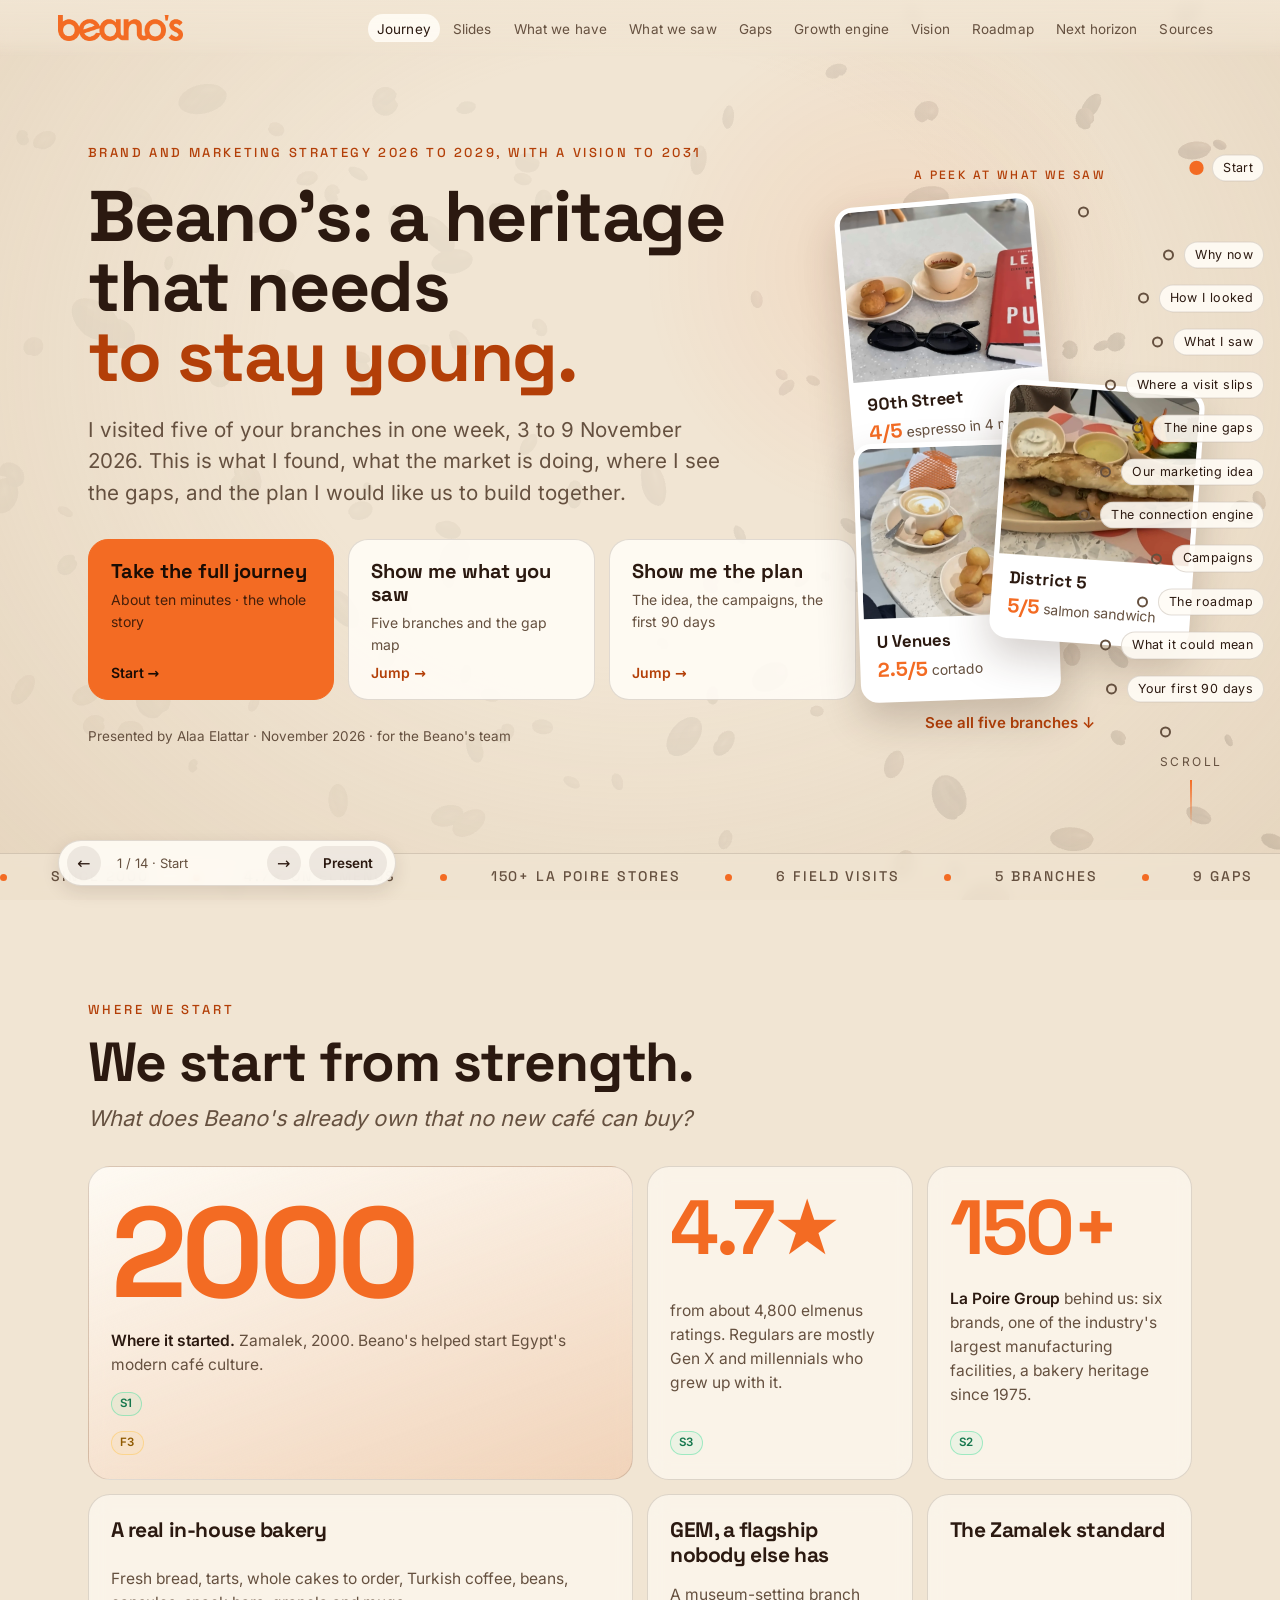
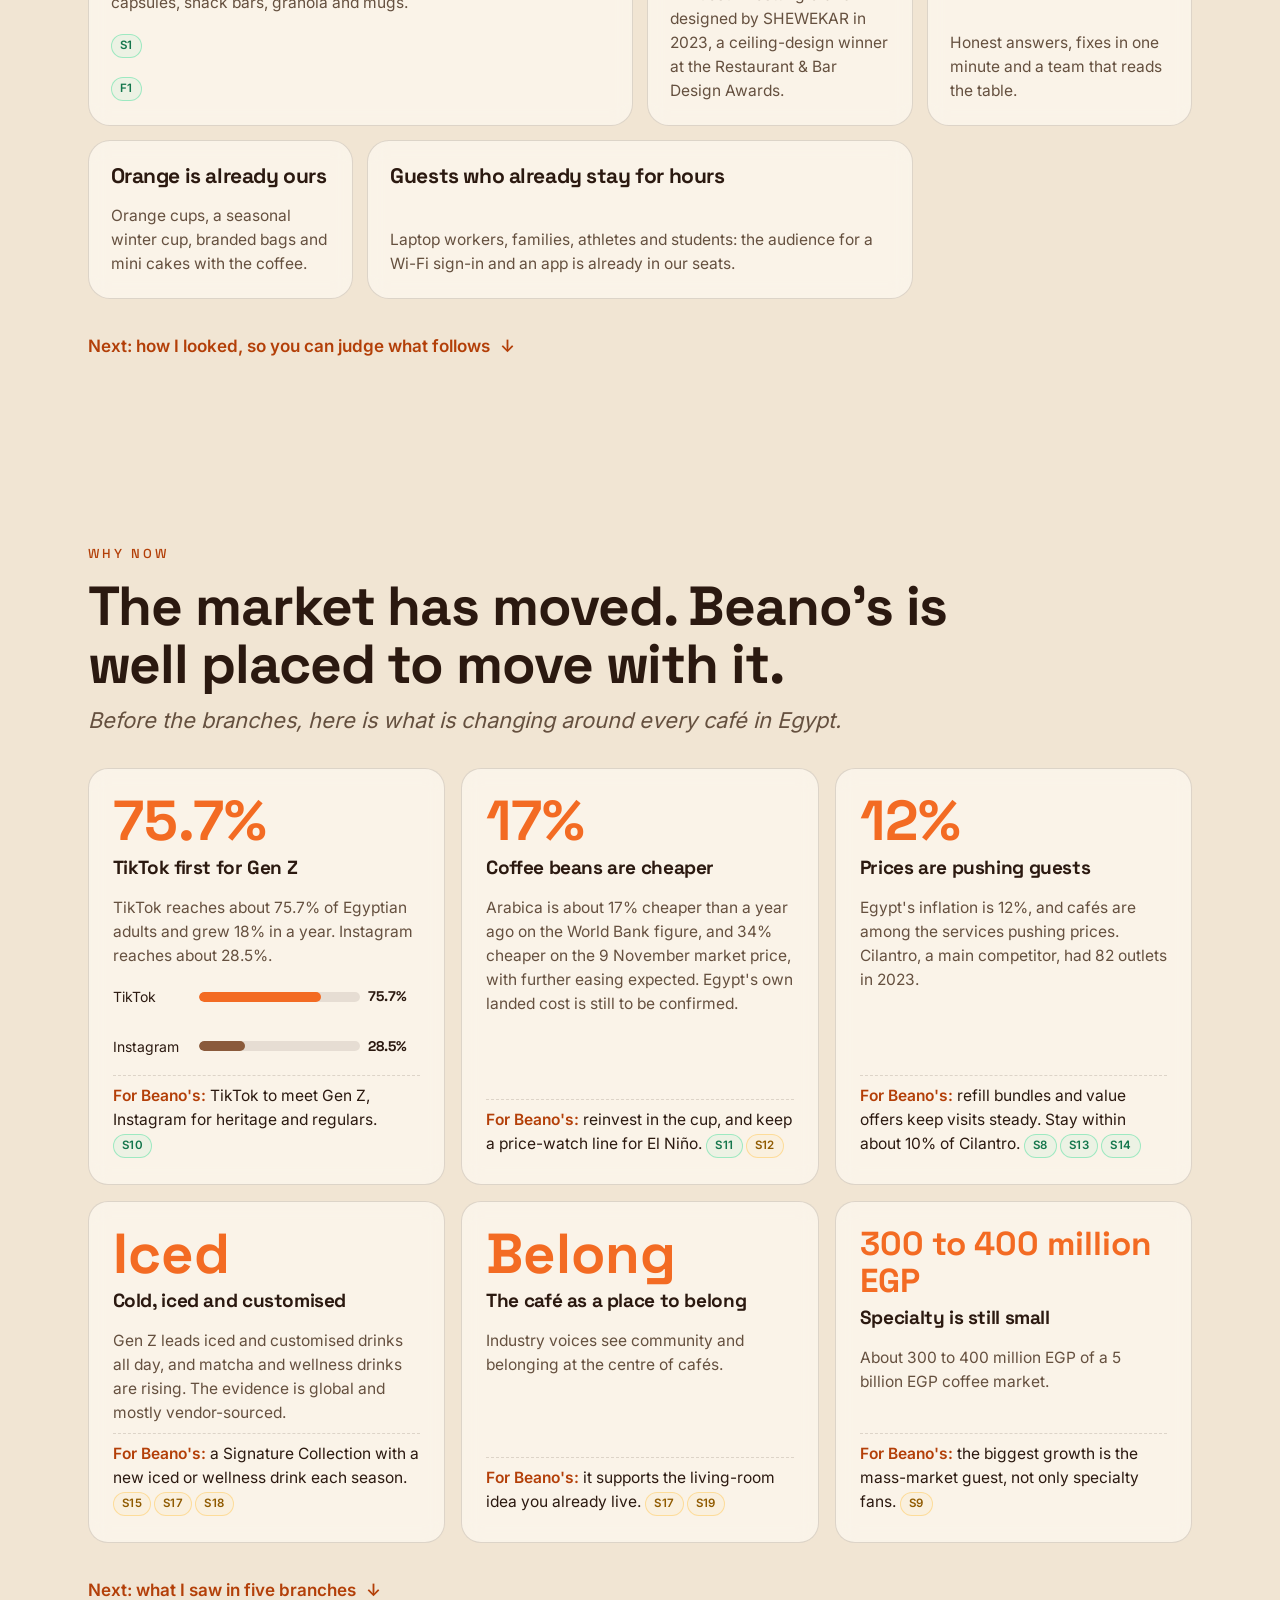
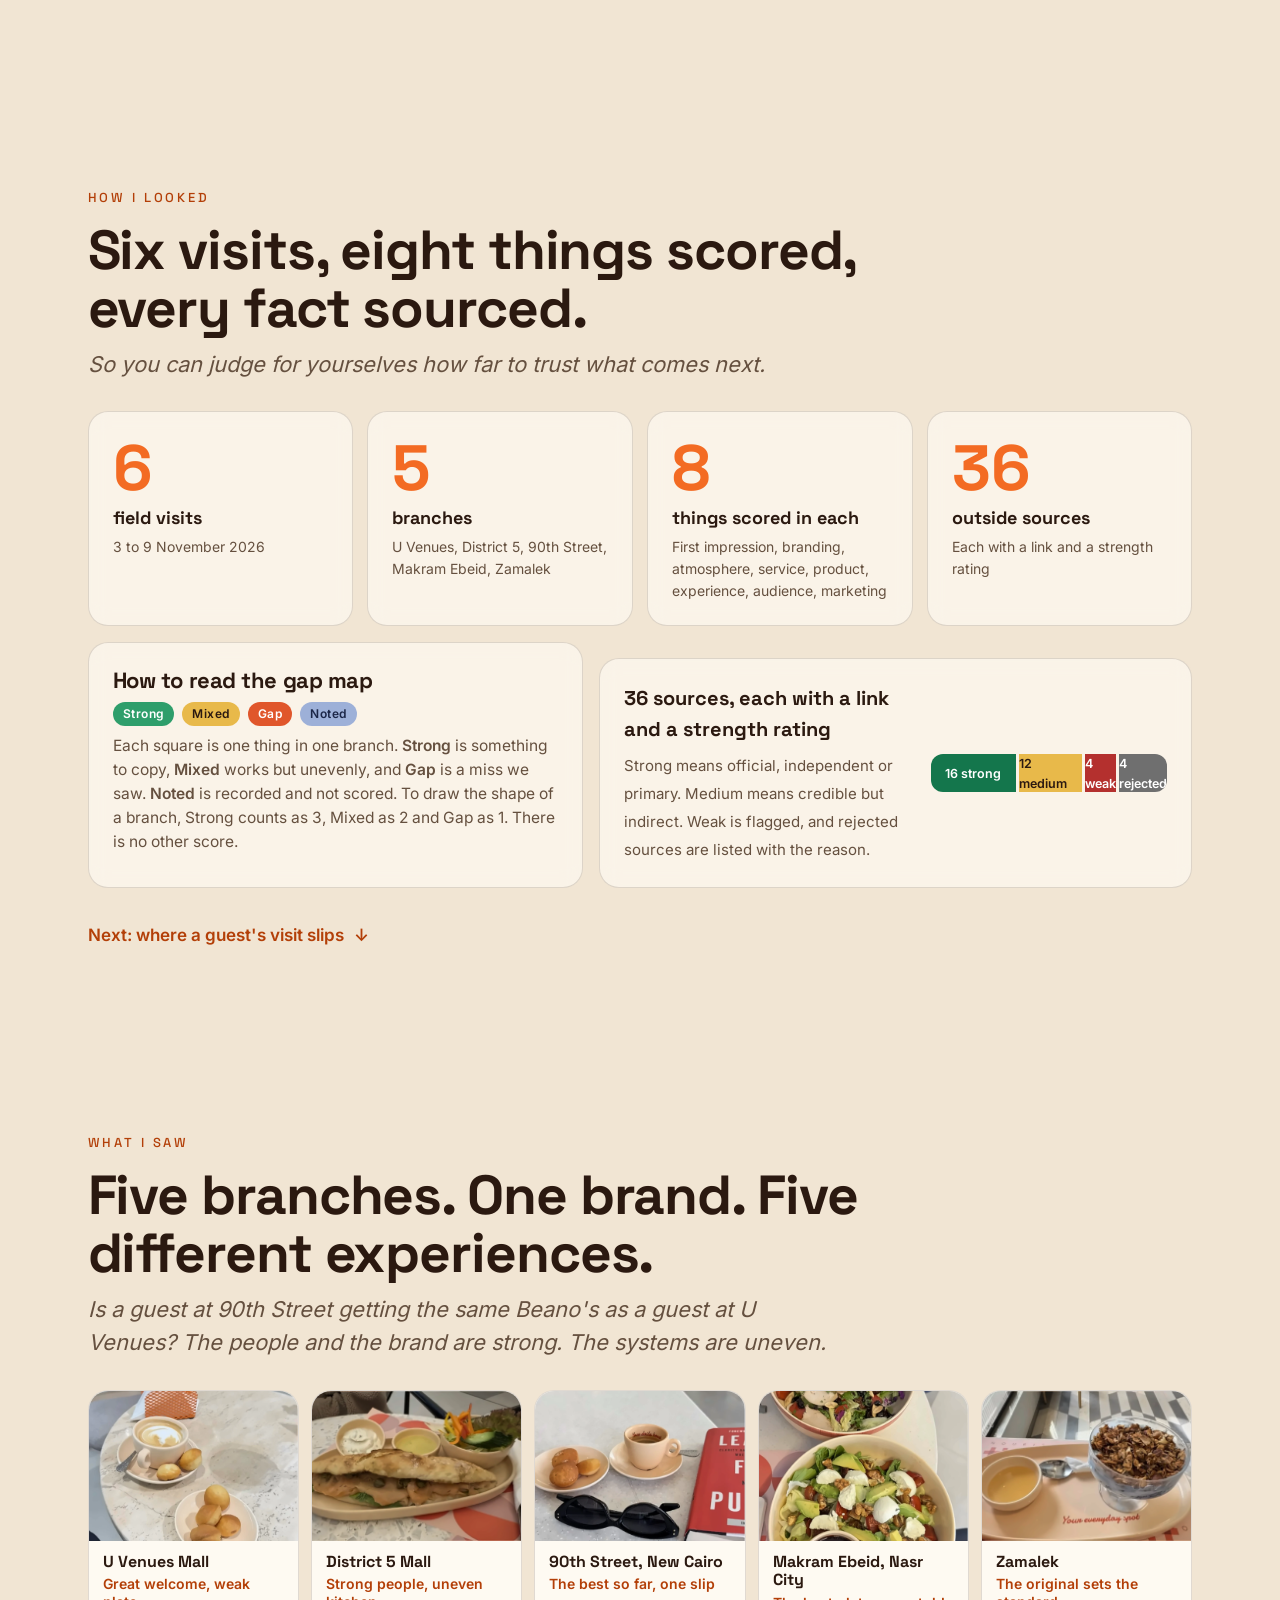
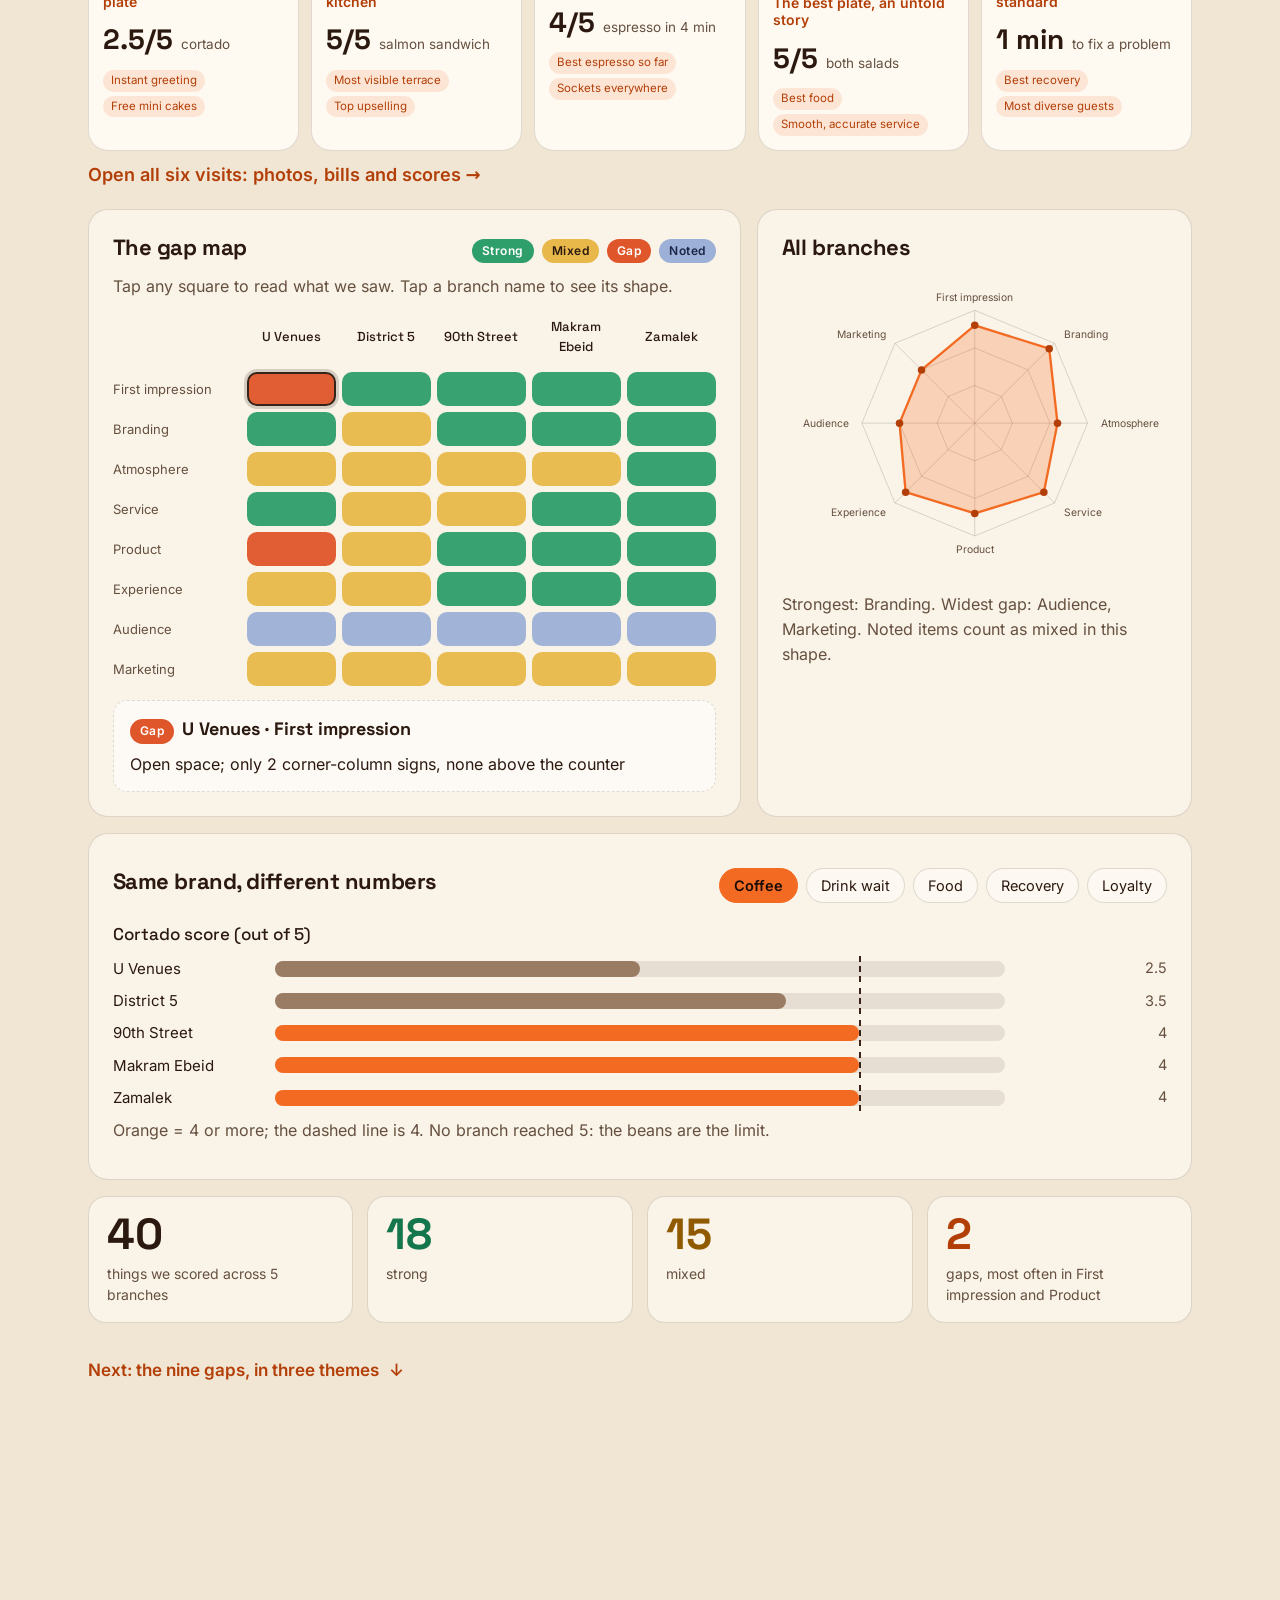
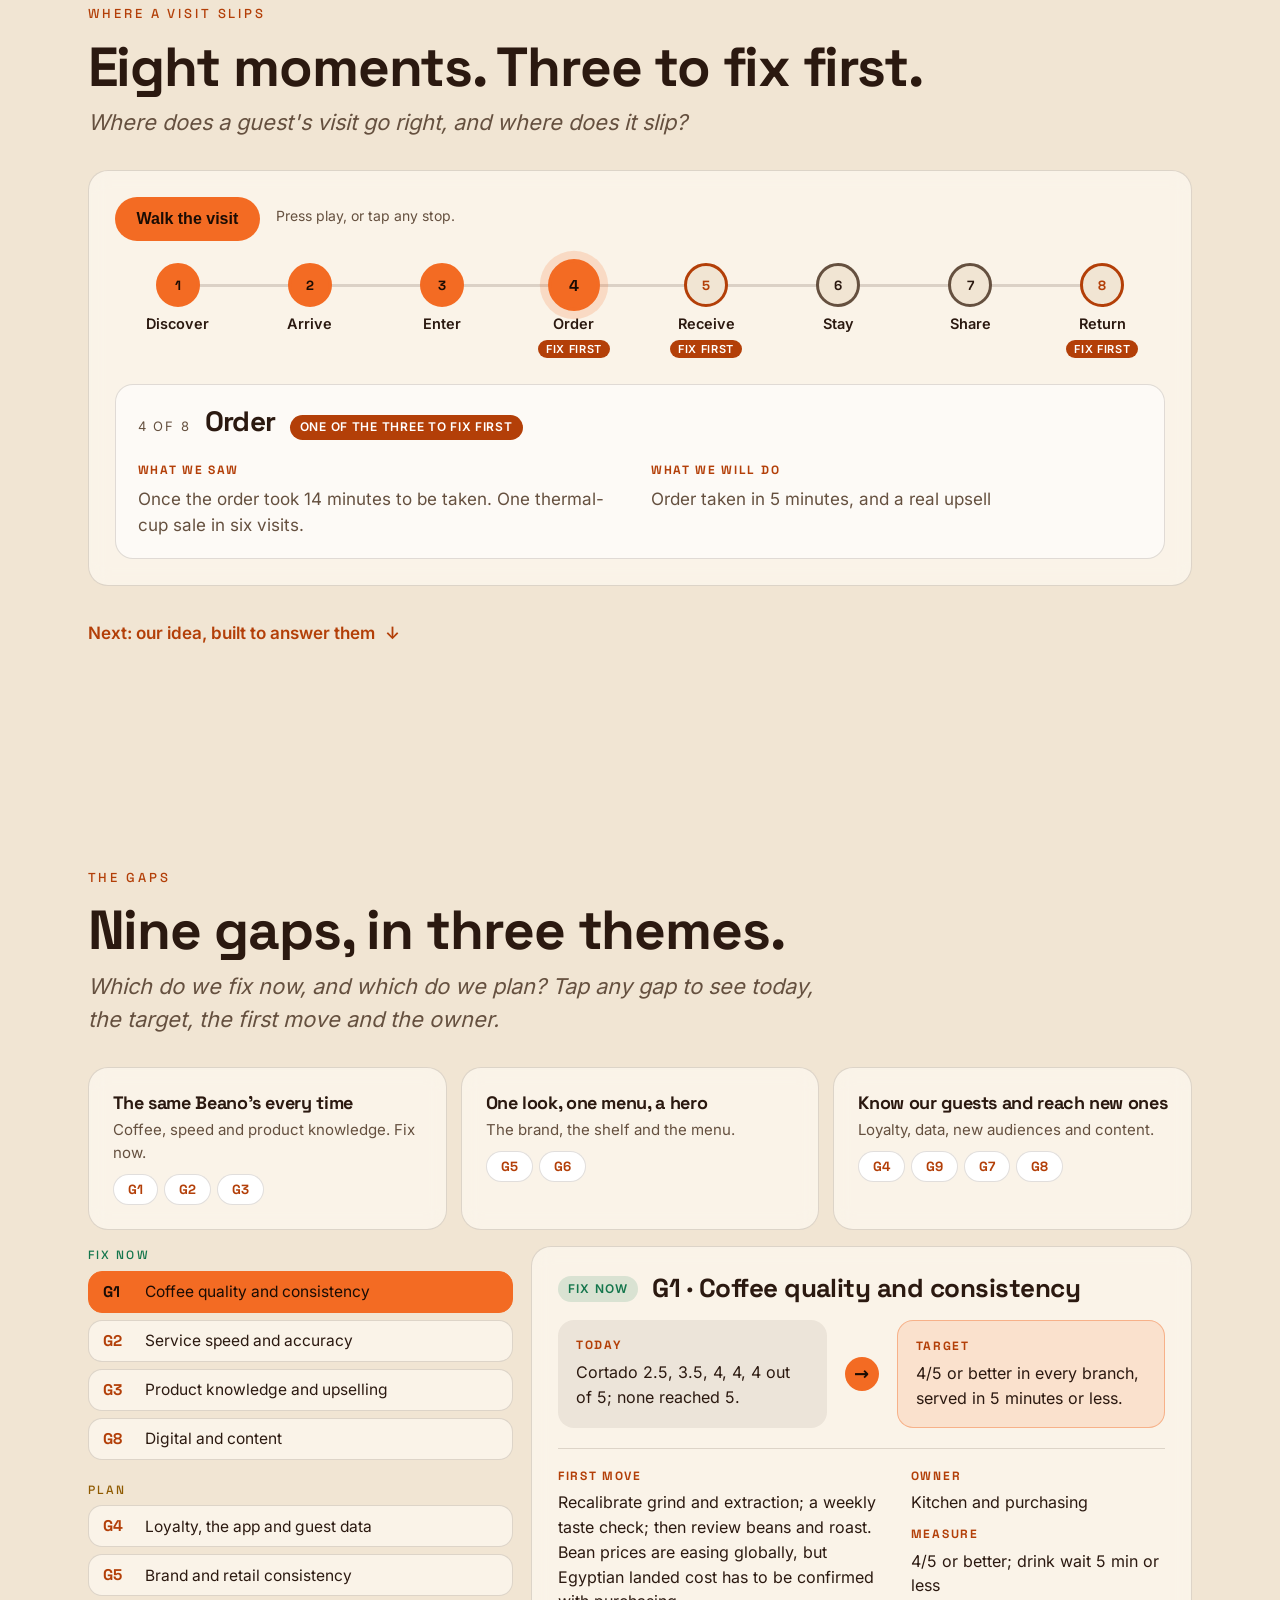
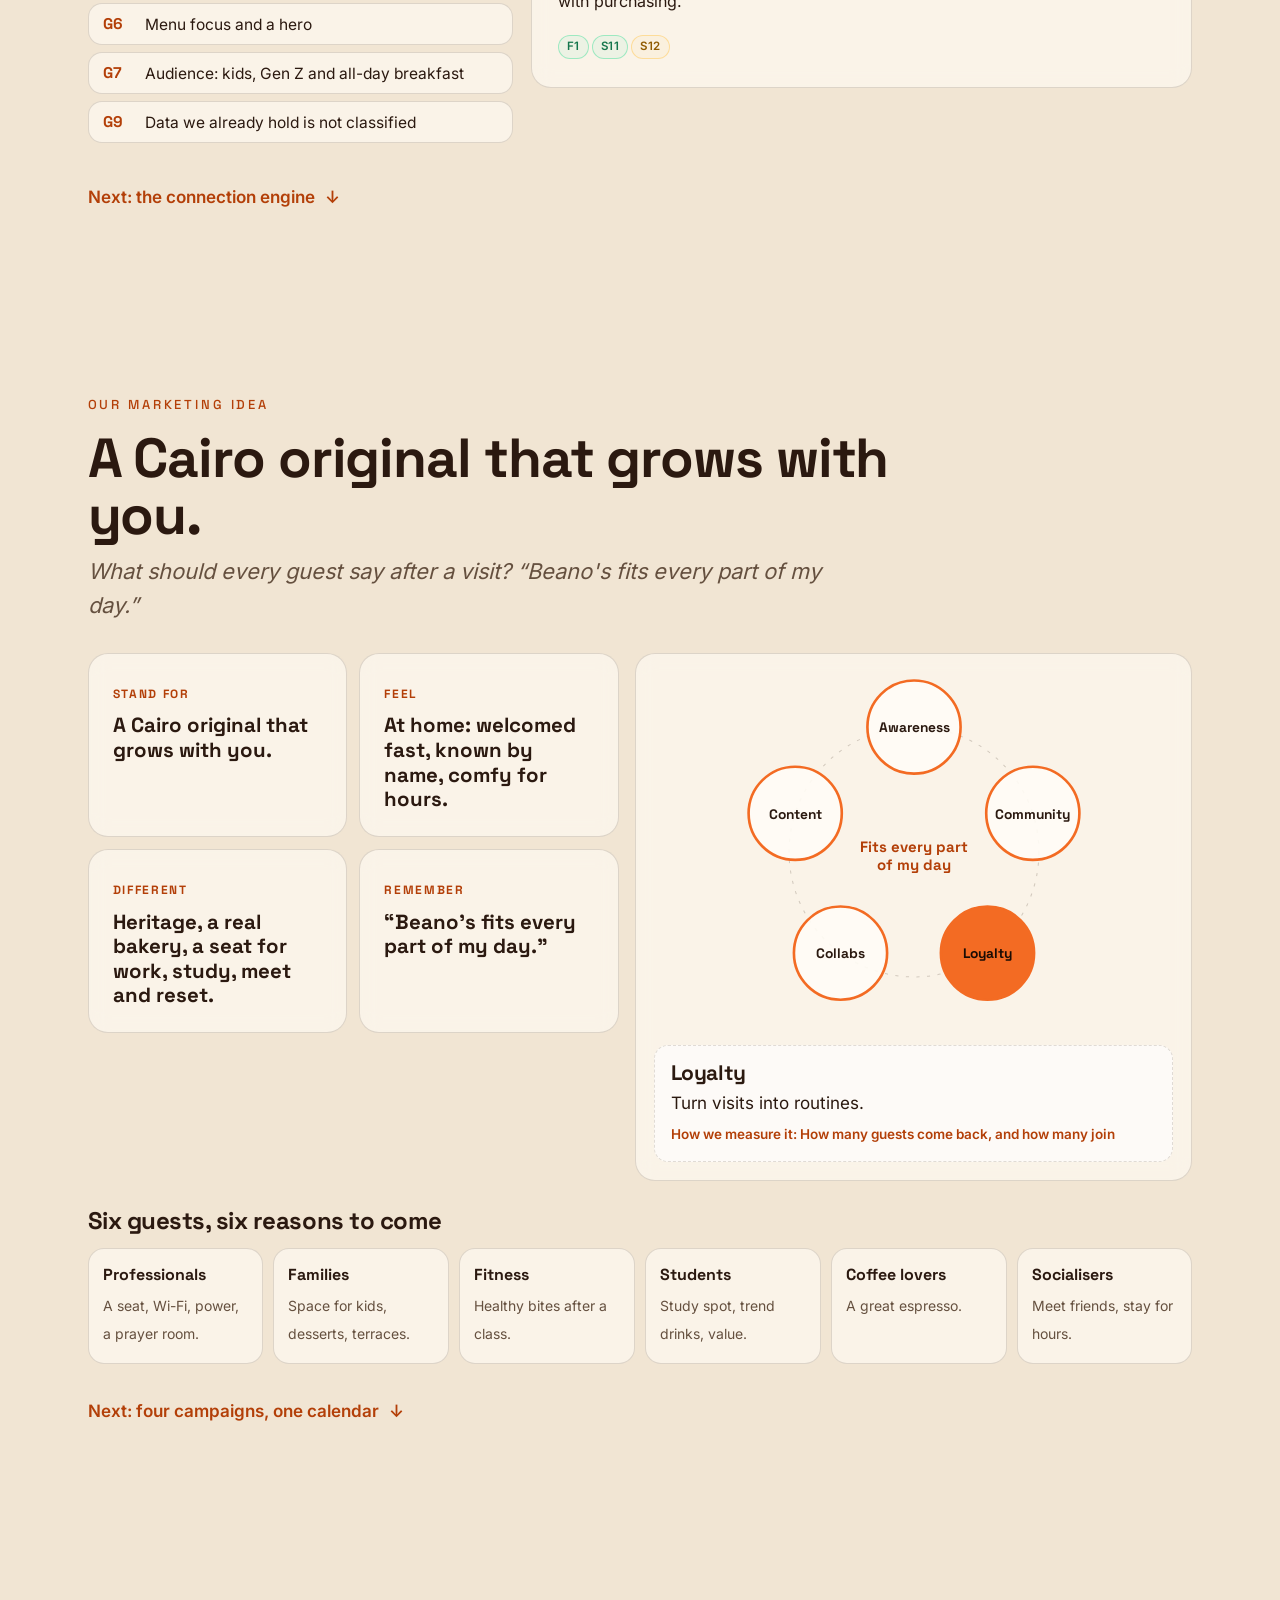
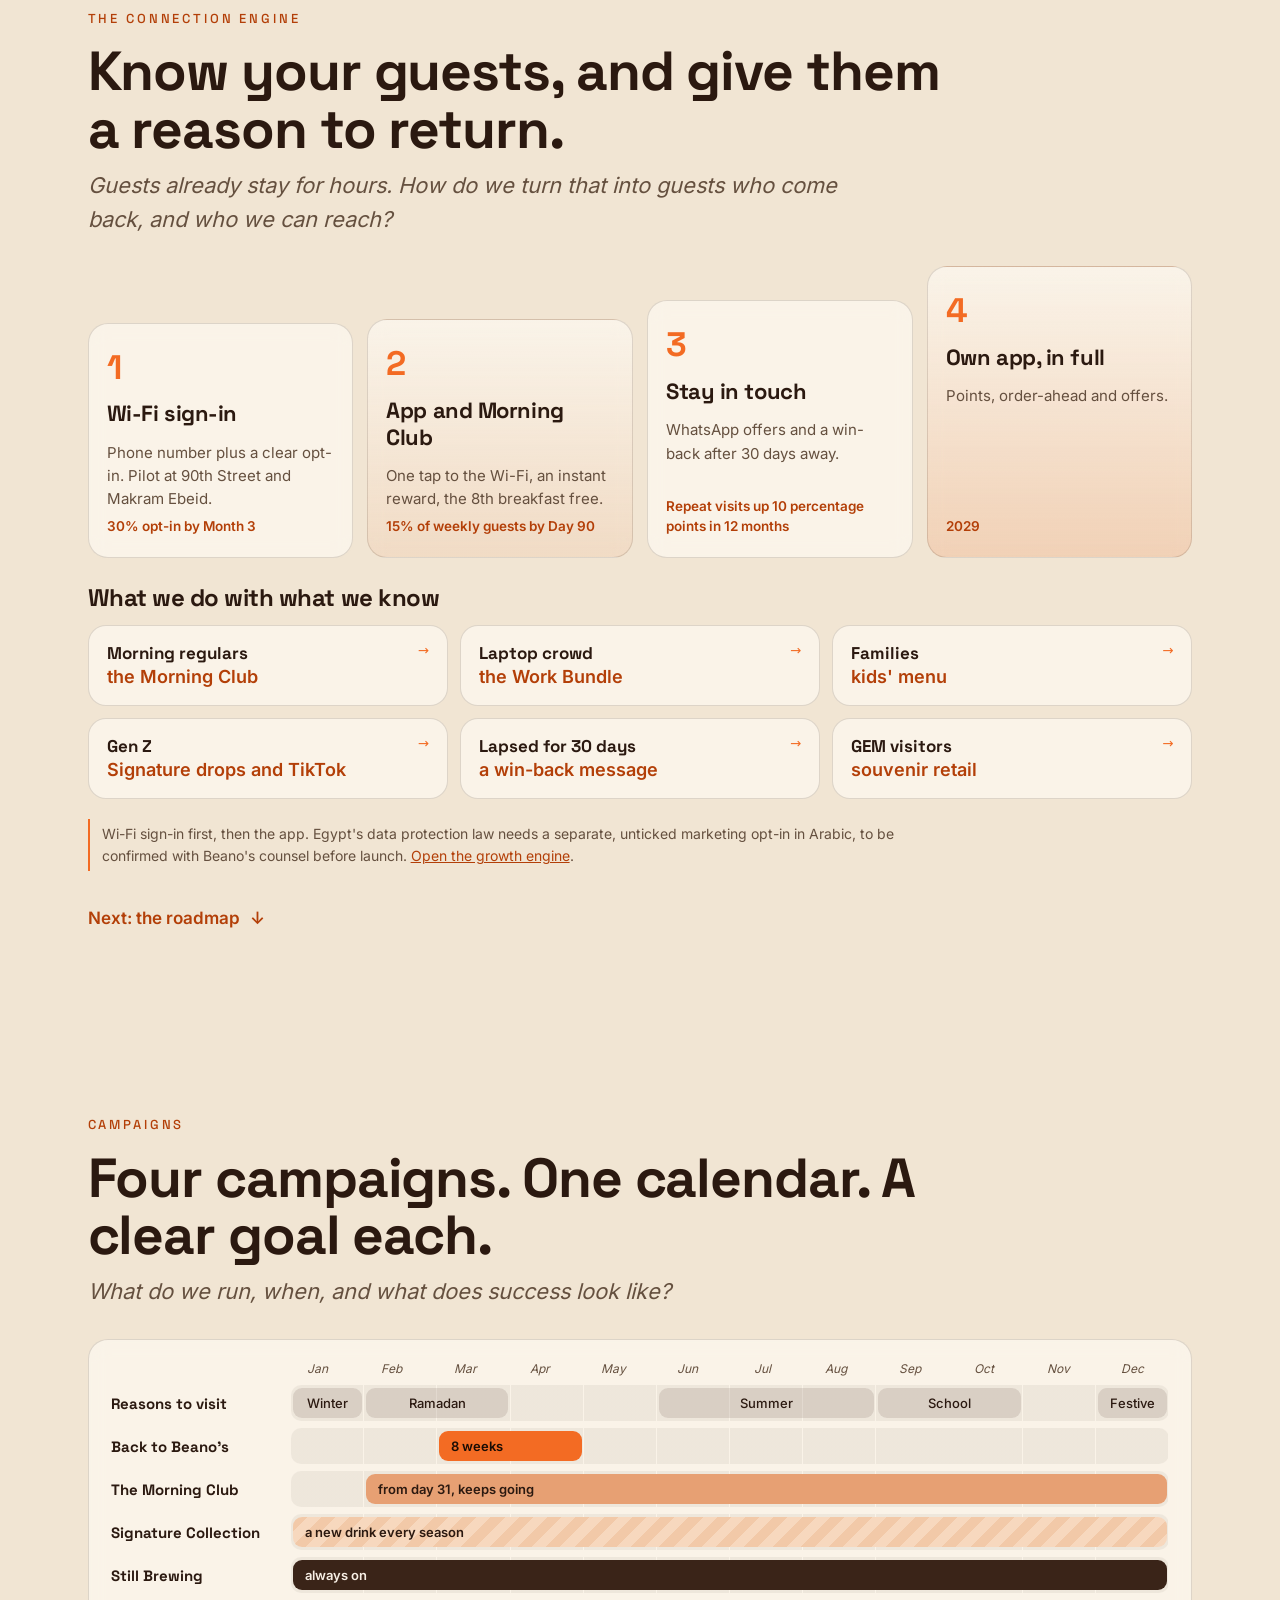
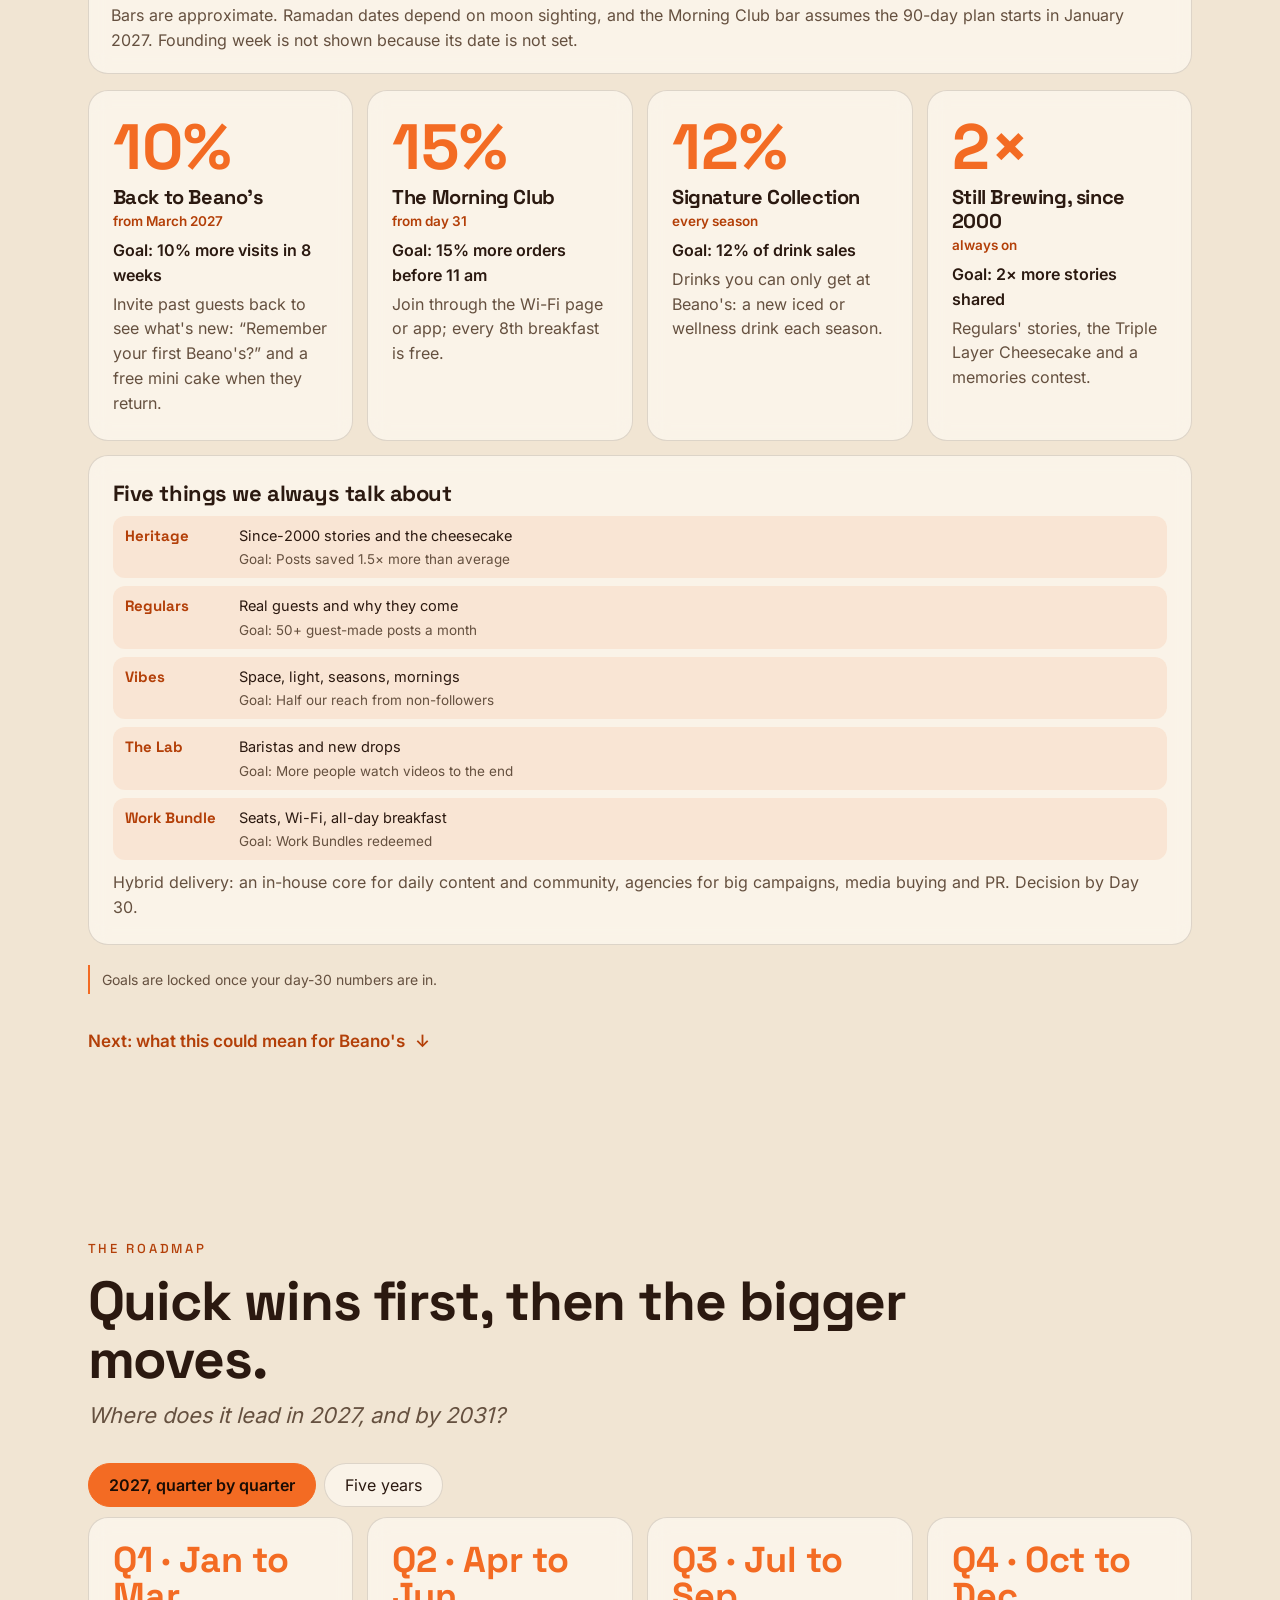
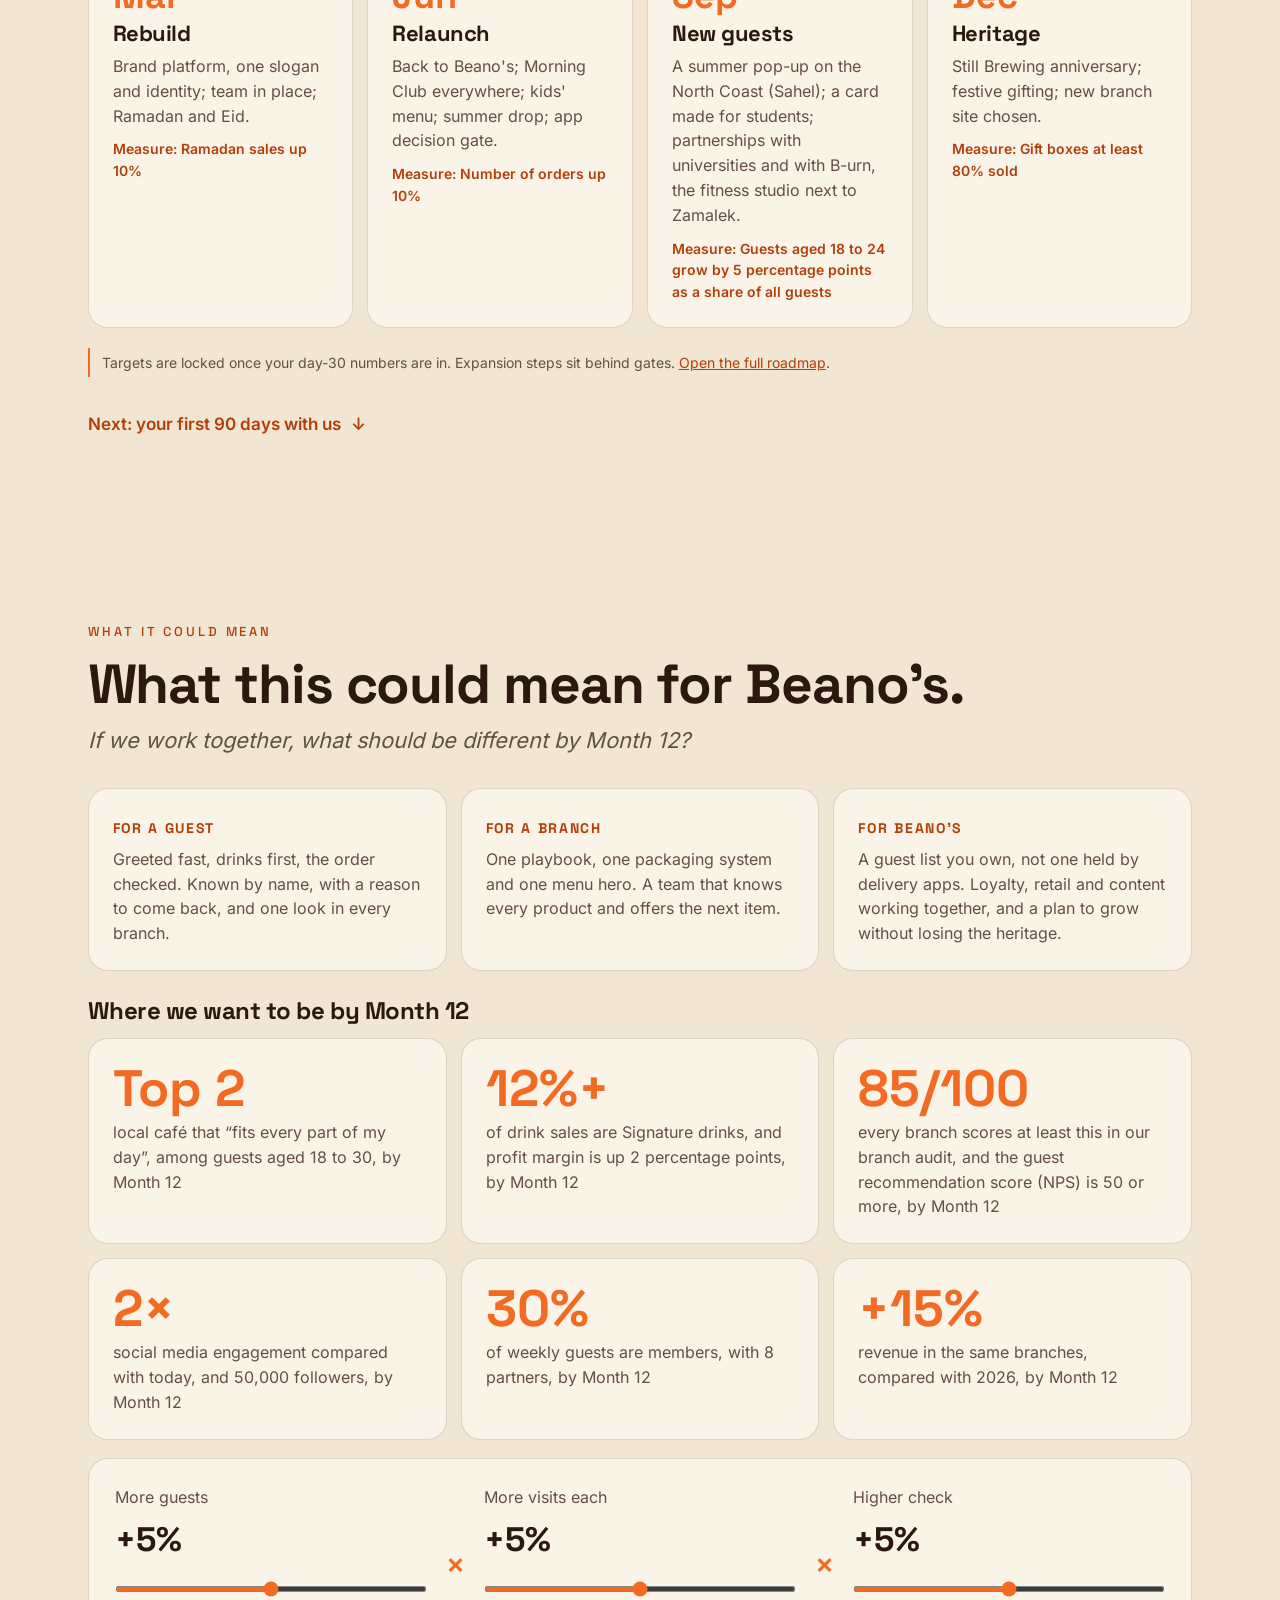
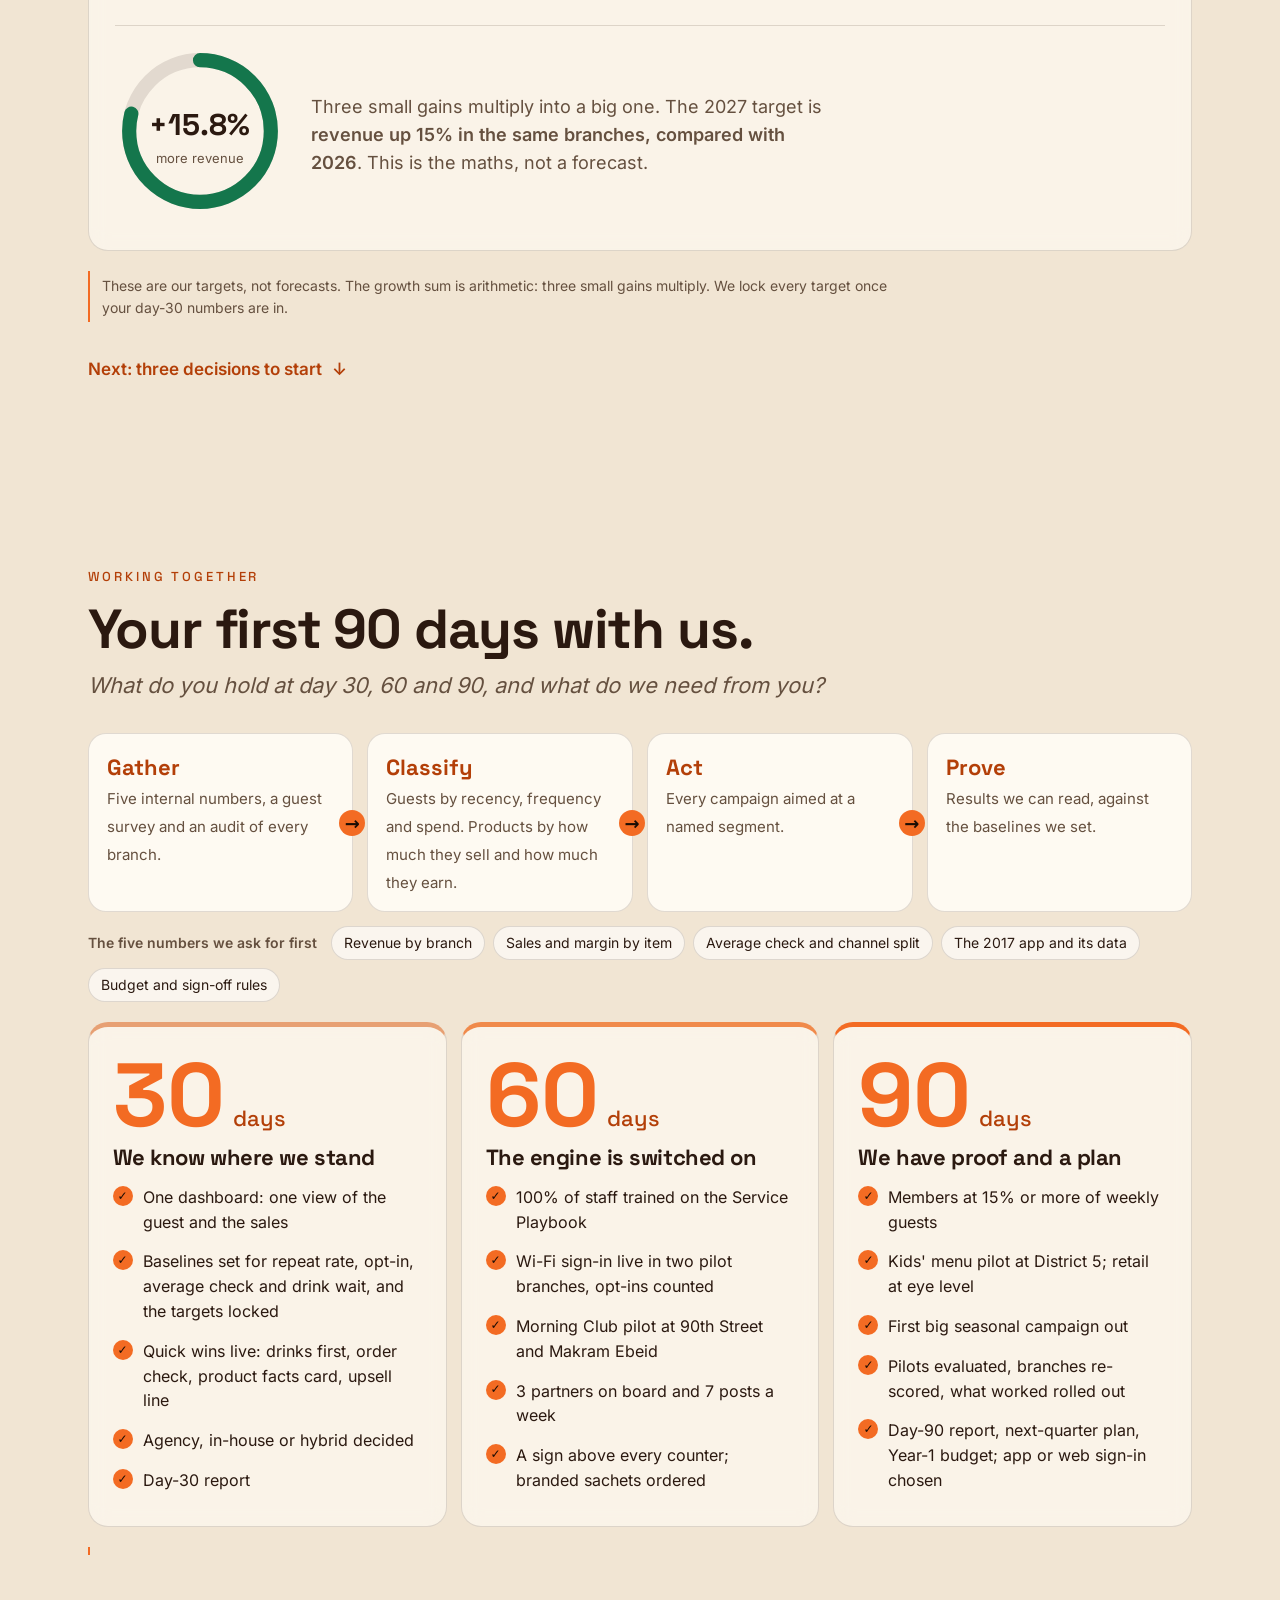
==== commit e7695098: "Story rebuild: 14 chapters, why now, how I looked, impact, working together" ====
--- a/index.html
+++ b/index.html
@@ -2,22 +2,22 @@
 <title>The journey · Beano's</title><meta name="robots" content="noindex,nofollow,noarchive"><meta name="theme-color" content="#F1E5D3">
 <link rel="icon" href="img/beanos-logo-orange.webp"><link rel="stylesheet" href="css/style.css"><link rel="stylesheet" href="css/journey.css"></head><body>
 <canvas id="gl" aria-hidden="true"></canvas><div class="vignette"></div>
-<nav class="nav"><a class="logo" href="index.html" aria-label="Beano's pitch home"><img src="img/beanos-logo-orange.webp" alt="Beano's"></a><ul><li><a href="index.html" class="on">Journey</a></li><li><a href="pitch.html" class="">Slides</a></li><li><a href="assets.html" class="">What we have</a></li><li><a href="observed.html" class="">What we saw</a></li><li><a href="gaps.html" class="">Gaps</a></li><li><a href="growth.html" class="">Growth engine</a></li><li><a href="vision.html" class="">Vision</a></li><li><a href="roadmap.html" class="">Roadmap</a></li><li><a href="horizon.html" class="">Next horizon</a></li><li><a href="sources.html" class="">Sources</a></li></ul><span class="draft">Draft v0.1 · Beano's team</span></nav>
-<div class="hud2" id="hud2"><button id="hprev" aria-label="Previous chapter">←</button><span id="hudt"></span><button id="hnext" aria-label="Next chapter">→</button><button id="hfull" class="pres">Present</button></div><aside class="rail" aria-label="Journey progress"><a href="#c0" data-c="c0" aria-label="Start"><i></i><span>Start</span></a><a href="#c1" data-c="c1" aria-label="We start from strength"><i></i><span>We start from strength</span></a><a href="#c2" data-c="c2" aria-label="What we saw"><i></i><span>What we saw</span></a><a href="#c3" data-c="c3" aria-label="The guest journey"><i></i><span>The guest journey</span></a><a href="#c4" data-c="c4" aria-label="The gaps"><i></i><span>The gaps</span></a><a href="#c5" data-c="c5" aria-label="Our marketing idea"><i></i><span>Our marketing idea</span></a><a href="#c6" data-c="c6" aria-label="Campaigns"><i></i><span>Campaigns</span></a><a href="#c7" data-c="c7" aria-label="The growth engine"><i></i><span>The growth engine</span></a><a href="#c8" data-c="c8" aria-label="30, 60, 90 days"><i></i><span>30, 60, 90 days</span></a><a href="#c9" data-c="c9" aria-label="The roadmap"><i></i><span>The roadmap</span></a><a href="#c10" data-c="c10" aria-label="Decisions"><i></i><span>Decisions</span></a></aside><div class="prog"><i id="pbar"></i></div><div class="spot" id="spot"></div>
+<nav class="nav"><a class="logo" href="index.html" aria-label="Beano's pitch home"><img src="img/beanos-logo-orange.webp" alt="Beano's"></a><ul><li><a href="index.html" class="on">Journey</a></li><li><a href="pitch.html" class="">Slides</a></li><li><a href="assets.html" class="">What we have</a></li><li><a href="observed.html" class="">What we saw</a></li><li><a href="gaps.html" class="">Gaps</a></li><li><a href="growth.html" class="">Growth engine</a></li><li><a href="vision.html" class="">Vision</a></li><li><a href="roadmap.html" class="">Roadmap</a></li><li><a href="horizon.html" class="">Next horizon</a></li><li><a href="sources.html" class="">Sources</a></li></ul><span class="draft">For the Beano's team</span></nav>
+<div class="hud2" id="hud2"><button id="hprev" aria-label="Previous chapter">←</button><span id="hudt"></span><button id="hnext" aria-label="Next chapter">→</button><button id="hfull" class="pres">Present</button></div><aside class="rail" aria-label="Journey progress"><a href="#c0" data-c="c0" aria-label="Start"><i></i><span>Start</span></a><a href="#c1" data-c="c1" aria-label="We start from strength"><i></i><span>We start from strength</span></a><a href="#c2" data-c="c2" aria-label="Why now"><i></i><span>Why now</span></a><a href="#c3" data-c="c3" aria-label="How I looked"><i></i><span>How I looked</span></a><a href="#c4" data-c="c4" aria-label="What I saw"><i></i><span>What I saw</span></a><a href="#c5" data-c="c5" aria-label="Where a visit slips"><i></i><span>Where a visit slips</span></a><a href="#c6" data-c="c6" aria-label="The nine gaps"><i></i><span>The nine gaps</span></a><a href="#c7" data-c="c7" aria-label="Our marketing idea"><i></i><span>Our marketing idea</span></a><a href="#c8" data-c="c8" aria-label="The connection engine"><i></i><span>The connection engine</span></a><a href="#c9" data-c="c9" aria-label="Campaigns"><i></i><span>Campaigns</span></a><a href="#c10" data-c="c10" aria-label="The roadmap"><i></i><span>The roadmap</span></a><a href="#c11" data-c="c11" aria-label="What it could mean"><i></i><span>What it could mean</span></a><a href="#c12" data-c="c12" aria-label="Your first 90 days"><i></i><span>Your first 90 days</span></a><a href="#c13" data-c="c13" aria-label="Decisions"><i></i><span>Decisions</span></a></aside><div class="prog"><i id="pbar"></i></div><div class="spot" id="spot"></div>
 <main class="jr">
 
 <section class="ch hero" id="c0"><div class="wrap">
 <div class="kick">Brand and marketing strategy 2026 to 2029, with a vision to 2031</div>
 <h1 class="kin"><span>Beano's:</span> <span>a heritage</span> <span>that needs</span> <span>to stay young.</span></h1>
-<p class="lead">Alaa visited five of your branches in one week, 3 to 9 November 2026. This is what she found, where the gaps are, and the plan to close them. Take the journey: it takes about five minutes.</p>
+<p class="lead">I visited five of your branches in one week, 3 to 9 November 2026. This is what I found, what the market is doing, where I see the gaps, and the plan I would like us to build together.</p>
 <div class="doors">
-<a class="door main" href="#c1"><b>Take the full journey</b><span>5 minutes · the whole story</span><em>Start</em></a>
-<a class="door" href="#c2"><b>Show me the gaps</b><span>The gap map and nine gaps</span><em>Jump</em></a>
-<a class="door" href="#c5"><b>Show me the plan</b><span>Marketing idea and the first 90 days</span><em>Jump</em></a>
-</div>
-<div class="credit">Prepared by Alaa Elattar · November 2026 · Draft v0.1 for the Beano's team</div>
-</div>
-<div class="peek" aria-label="A peek at what we saw"><div class="pkh">A peek at what we saw</div><a class="pk pk1" href="#c2"><img src="img/ninety-1.webp" alt="90th Street, New Cairo" loading="eager"><div class="pc"><b>90th Street</b><span><i>4/5</i> espresso in 4 min</span></div></a><a class="pk pk2" href="#c2"><img src="img/district5-1.webp" alt="District 5 Mall" loading="eager"><div class="pc"><b>District 5</b><span><i>5/5</i> salmon sandwich</span></div></a><a class="pk pk3" href="#c2"><img src="img/uvenues-1.webp" alt="U Venues Mall" loading="eager"><div class="pc"><b>U Venues</b><span><i>2.5/5</i> cortado</span></div></a><a class="pkm" href="#c2">See all five branches ↓</a></div>
+<a class="door main" href="#c1"><b>Take the full journey</b><span>About ten minutes · the whole story</span><em>Start</em></a>
+<a class="door" href="#c4"><b>Show me what you saw</b><span>Five branches and the gap map</span><em>Jump</em></a>
+<a class="door" href="#c7"><b>Show me the plan</b><span>The idea, the campaigns, the first 90 days</span><em>Jump</em></a>
+</div>
+<div class="credit">Presented by Alaa Elattar · November 2026 · for the Beano's team</div>
+</div>
+<div class="peek" aria-label="A peek at what we saw"><div class="pkh">A peek at what we saw</div><a class="pk pk1" href="#c2"><img src="img/ninety-1.webp" alt="90th Street, New Cairo" loading="eager"><div class="pc"><b>90th Street</b><span><i>4/5</i> espresso in 4 min</span></div></a><a class="pk pk2" href="#c2"><img src="img/district5-1.webp" alt="District 5 Mall" loading="eager"><div class="pc"><b>District 5</b><span><i>5/5</i> salmon sandwich</span></div></a><a class="pk pk3" href="#c2"><img src="img/uvenues-1.webp" alt="U Venues Mall" loading="eager"><div class="pc"><b>U Venues</b><span><i>2.5/5</i> cortado</span></div></a><a class="pkm" href="#c4">See all five branches ↓</a></div>
 <div class="tick" aria-hidden="true"><div class="tk"><span>Since 2000</span><span>4.7★ on elmenus</span><span>150+ La Poire stores</span><span>6 field visits</span><span>5 branches</span><span>9 gaps</span><span>36 rated sources</span><span>Since 2000</span><span>4.7★ on elmenus</span><span>150+ La Poire stores</span><span>6 field visits</span><span>5 branches</span><span>9 gaps</span><span>36 rated sources</span></div></div>
 <a class="scrollcue" href="#c1" aria-label="Scroll to the first stop">Scroll<i></i></a>
 </section>
@@ -36,13 +36,56 @@
 <div class="bt b7 rv"><h3>Orange is already ours</h3><p>Orange cups, a seasonal winter cup, branded bags and mini cakes with the coffee.</p></div>
 <div class="bt b8 rv"><h3>Guests who already stay for hours</h3><p>Laptop workers, families, athletes and students: the audience for a Wi-Fi sign-in and an app is already in our seats.</p></div>
 </div>
-<a class="next" href="#c2">Next: what we saw in five branches <i>↓</i></a>
+<a class="next" href="#c2">Next: how I looked, so you can judge what follows <i>↓</i></a>
 </div></section>
 
 <section class="ch" id="c2"><div class="wrap">
-<div class="chk">What we saw</div>
+<div class="chk">Why now</div>
+<h2 class="big">The market has moved. Beano's is well placed to move with it.</h2>
+<p class="q">Before the branches, here is what is changing around every café in Egypt.</p>
+<div class="why">
+<div class="card wy rv" style="--i:0"><div class="wyn">75.7%</div><h3>TikTok first for Gen Z</h3><p>TikTok reaches about 75.7% of Egyptian adults and grew 18% in a year. Instagram reaches about 28.5%.</p>
+<div class="dbar"><span>TikTok</span><div class="dtr"><i style="--w:75.7%"></i></div><b>75.7%</b></div><div class="dbar"><span>Instagram</span><div class="dtr"><i class="b" style="--w:28.5%"></i></div><b>28.5%</b></div>
+<p class="so"><b>For Beano's:</b> TikTok to meet Gen Z, Instagram for heritage and regulars. <a class="src Strong" href="sources.html#S10" title="DataReportal: Digital 2027 Egypt (Strong)">S10</a></p></div>
+<div class="card wy rv" style="--i:1"><div class="wyn">17%</div><h3>Coffee beans are cheaper</h3><p>Arabica is about 17% cheaper than a year ago on the World Bank figure, and 34% cheaper on the 9 November market price, with further easing expected. Egypt's own landed cost is still to be confirmed.</p>
+<p class="so"><b>For Beano's:</b> reinvest in the cup, and keep a price-watch line for El Niño. <a class="src Strong" href="sources.html#S11" title="World Bank: Beverage prices retreat as supplies recover (2026 Q2) (Strong)">S11</a><a class="src Medium" href="sources.html#S12" title="Trading Economics: coffee (Medium)">S12</a></p></div>
+<div class="card wy rv" style="--i:2"><div class="wyn">12%</div><h3>Prices are pushing guests</h3><p>Egypt's inflation is 12%, and cafés are among the services pushing prices. Cilantro, a main competitor, had 82 outlets in 2023.</p>
+<p class="so"><b>For Beano's:</b> refill bundles and value offers keep visits steady. Stay within about 10% of Cilantro. <a class="src Strong" href="sources.html#S8" title="Euromonitor: Cafés/Bars in Egypt (Mar 2026) (Strong)">S8</a><a class="src Strong" href="sources.html#S13" title="CAPMAS via Zawya: Egypt inflation 12% (Oct 2026) (Strong)">S13</a><a class="src Strong" href="sources.html#S14" title="Central Bank of Egypt: headline and core inflation, June 2026 (Strong)">S14</a></p></div>
+<div class="card wy rv" style="--i:3"><div class="wyn">Iced</div><h3>Cold, iced and customised</h3><p>Gen Z leads iced and customised drinks all day, and matcha and wellness drinks are rising. The evidence is global and mostly vendor-sourced.</p>
+<p class="so"><b>For Beano's:</b> a Signature Collection with a new iced or wellness drink each season. <a class="src Medium" href="sources.html#S15" title="Euromonitor: Gen Z redefines coffee and tea culture (Oct 2025) (Medium)">S15</a><a class="src Medium" href="sources.html#S17" title="Nestlé Professional: global café trends (Medium)">S17</a><a class="src Medium" href="sources.html#S18" title="Nestlé Professional: what operators should know about Gen Z (Medium)">S18</a></p></div>
+<div class="card wy rv" style="--i:4"><div class="wyn">Belong</div><h3>The café as a place to belong</h3><p>Industry voices see community and belonging at the centre of cafés.</p>
+<p class="so"><b>For Beano's:</b> it supports the living-room idea you already live. <a class="src Medium" href="sources.html#S17" title="Nestlé Professional: global café trends (Medium)">S17</a><a class="src Medium" href="sources.html#S19" title="Oatly: Future of Taste report, vol. 2 (Medium)">S19</a></p></div>
+<div class="card wy rv" style="--i:5"><div class="wyn wyn2">300 to 400 million EGP</div><h3>Specialty is still small</h3><p>About 300 to 400 million EGP of a 5 billion EGP coffee market.</p>
+<p class="so"><b>For Beano's:</b> the biggest growth is the mass-market guest, not only specialty fans. <a class="src Medium" href="sources.html#S9" title="Enterprise: The grind, inside Egypt&#x27;s caffeine economy (Dec 2025) (Medium)">S9</a></p></div>
+</div>
+<a class="next" href="#c3">Next: what I saw in five branches <i>↓</i></a>
+</div></section>
+
+<section class="ch" id="c3"><div class="wrap">
+<div class="chk">How I looked</div>
+<h2 class="big">Six visits, eight things scored, every fact sourced.</h2>
+<p class="q">So you can judge for yourselves how far to trust what comes next.</p>
+<div class="how4">
+<div class="card hw rv" style="--i:0"><div class="hwn">6</div><b>field visits</b><span>3 to 9 November 2026</span></div>
+<div class="card hw rv" style="--i:1"><div class="hwn">5</div><b>branches</b><span>U Venues, District 5, 90th Street, Makram Ebeid, Zamalek</span></div>
+<div class="card hw rv" style="--i:2"><div class="hwn">8</div><b>things scored in each</b><span>First impression, branding, atmosphere, service, product, experience, audience, marketing</span></div>
+<div class="card hw rv" style="--i:3"><div class="hwn">36</div><b>outside sources</b><span>Each with a link and a strength rating</span></div>
+</div>
+<div class="how2">
+<div class="card rv"><h3>How to read the gap map</h3>
+<div class="legend2 lg3"><span class="k Strong">Strong</span><span class="k Mixed">Mixed</span><span class="k Gap">Gap</span><span class="k Info">Noted</span></div>
+<p>Each square is one thing in one branch. <b>Strong</b> is something to copy, <b>Mixed</b> works but unevenly, and <b>Gap</b> is a miss we saw. <b>Noted</b> is recorded and not scored. To draw the shape of a branch, Strong counts as 3, Mixed as 2 and Gap as 1. There is no other score.</p></div>
+<a class="card trust" href="sources.html"><div><b>36 sources, each with a link and a strength rating</b><span>Strong means official, independent or primary. Medium means credible but indirect. Weak is flagged, and rejected sources are listed with the reason.</span></div>
+<div class="tb"><i class="Strong" style="flex:16">16 strong</i><i class="Medium" style="flex:12">12 medium</i><i class="Weak" style="flex:4">4 weak</i><i class="Rej" style="flex:4">4 rejected</i></div></a>
+
+</div>
+<a class="next" href="#c4">Next: where a guest's visit slips <i>↓</i></a>
+</div></section>
+
+<section class="ch" id="c4"><div class="wrap">
+<div class="chk">What I saw</div>
 <h2 class="big">Five branches. One brand. Five different experiences.</h2>
-<p class="q">Is a guest at 90th Street getting the same Beano's as a guest at U Venues?</p>
+<p class="q">Is a guest at 90th Street getting the same Beano's as a guest at U Venues? The people and the brand are strong. The systems are uneven.</p>
 <div class="strip"><a class="sp" href="observed.html"><div class="sph"><img src="img/uvenues-1.webp" alt="U Venues Mall" loading="lazy"></div><div class="spb"><b>U Venues Mall</b><em>Great welcome, weak plate</em><div class="sps"><i>2.5/5</i><span>cortado</span></div><div class="spt"><u>Instant greeting</u><u>Free mini cakes</u></div></div></a><a class="sp" href="observed.html"><div class="sph"><img src="img/district5-1.webp" alt="District 5 Mall" loading="lazy"></div><div class="spb"><b>District 5 Mall</b><em>Strong people, uneven kitchen</em><div class="sps"><i>5/5</i><span>salmon sandwich</span></div><div class="spt"><u>Most visible terrace</u><u>Top upselling</u></div></div></a><a class="sp" href="observed.html"><div class="sph"><img src="img/ninety-1.webp" alt="90th Street, New Cairo" loading="lazy"></div><div class="spb"><b>90th Street, New Cairo</b><em>The best so far, one slip</em><div class="sps"><i>4/5</i><span>espresso in 4 min</span></div><div class="spt"><u>Best espresso so far</u><u>Sockets everywhere</u></div></div></a><a class="sp" href="observed.html"><div class="sph"><img src="img/makram-1.webp" alt="Makram Ebeid, Nasr City" loading="lazy"></div><div class="spb"><b>Makram Ebeid, Nasr City</b><em>The best plate, an untold story</em><div class="sps"><i>5/5</i><span>both salads</span></div><div class="spt"><u>Best food</u><u>Smooth, accurate service</u></div></div></a><a class="sp" href="observed.html"><div class="sph"><img src="img/zamalek-1.webp" alt="Zamalek" loading="lazy"></div><div class="spb"><b>Zamalek</b><em>The original sets the standard</em><div class="sps"><i>1 min</i><span>to fix a problem</span></div><div class="spt"><u>Best recovery</u><u>Most diverse guests</u></div></div></a></div>
 <a class="lnk" href="observed.html">Open all six visits: photos, bills and scores →</a>
 <div class="gm">
@@ -64,11 +107,11 @@
 <p id="mnote" class="hint"></p>
 </div>
 <div class="gstat" id="gstat"></div>
-<a class="next" href="#c3">Next: the guest journey <i>↓</i></a>
-</div></section>
-
-<section class="ch" id="c3"><div class="wrap">
-<div class="chk">The guest journey</div>
+<a class="next" href="#c5">Next: the nine gaps, in three themes <i>↓</i></a>
+</div></section>
+
+<section class="ch" id="c5"><div class="wrap">
+<div class="chk">Where a visit slips</div>
 <h2 class="big">Eight moments. Three to fix first.</h2>
 <p class="q">Where does a guest's visit go right, and where does it slip?</p>
 <div class="card jn">
@@ -76,21 +119,26 @@
 <div class="line"><i id="guest"></i><div class="stops" id="stops"></div></div>
 <div class="jn-card" id="jcard" aria-live="polite"></div>
 </div>
-<a class="next" href="#c4">Next: nine gaps, one plan <i>↓</i></a>
-</div></section>
-
-<section class="ch" id="c4"><div class="wrap">
+<a class="next" href="#c6">Next: our idea, built to answer them <i>↓</i></a>
+</div></section>
+
+<section class="ch" id="c6"><div class="wrap">
 <div class="chk">The gaps</div>
-<h2 class="big">Nine gaps we can close together.</h2>
-<p class="q">What do we fix now, and what do we plan?</p>
+<h2 class="big">Nine gaps, in three themes.</h2>
+<p class="q">Which do we fix now, and which do we plan? Tap any gap to see today, the target, the first move and the owner.</p>
+<div class="themes3">
+<div class="card tm rv" style="--i:0"><h3>The same Beano's every time</h3><p>Coffee, speed and product knowledge. Fix now.</p><div class="tg"><button data-g="G1">G1</button><button data-g="G2">G2</button><button data-g="G3">G3</button></div></div>
+<div class="card tm rv" style="--i:1"><h3>One look, one menu, a hero</h3><p>The brand, the shelf and the menu.</p><div class="tg"><button data-g="G5">G5</button><button data-g="G6">G6</button></div></div>
+<div class="card tm rv" style="--i:2"><h3>Know our guests and reach new ones</h3><p>Loyalty, data, new audiences and content.</p><div class="tg"><button data-g="G4">G4</button><button data-g="G9">G9</button><button data-g="G7">G7</button><button data-g="G8">G8</button></div></div>
+</div>
 <div class="gx">
 <div class="gl" id="glist"></div>
 <div class="card gd" id="gdetail" aria-live="polite"></div>
 </div>
-<a class="next" href="#c5">Next: our marketing idea <i>↓</i></a>
-</div></section>
-
-<section class="ch" id="c5"><div class="wrap">
+<a class="next" href="#c7">Next: the connection engine <i>↓</i></a>
+</div></section>
+
+<section class="ch" id="c7"><div class="wrap">
 <div class="chk">Our marketing idea</div>
 <h2 class="big">A Cairo original that grows with you.</h2>
 <p class="q">What should every guest say after a visit? “Beano's fits every part of my day.”</p>
@@ -106,10 +154,21 @@
 </div>
 <h3 class="sub3">Six guests, six reasons to come</h3>
 <div class="guests"><div class="gu rv" style="--i:0"><b>Professionals</b><span>A seat, Wi-Fi, power, a prayer room.</span></div><div class="gu rv" style="--i:1"><b>Families</b><span>Space for kids, desserts, terraces.</span></div><div class="gu rv" style="--i:2"><b>Fitness</b><span>Healthy bites after a class.</span></div><div class="gu rv" style="--i:3"><b>Students</b><span>Study spot, trend drinks, value.</span></div><div class="gu rv" style="--i:4"><b>Coffee lovers</b><span>A great espresso.</span></div><div class="gu rv" style="--i:5"><b>Socialisers</b><span>Meet friends, stay for hours.</span></div></div>
-<a class="next" href="#c6">Next: four campaigns, one calendar <i>↓</i></a>
-</div></section>
-
-<section class="ch" id="c6"><div class="wrap">
+<a class="next" href="#c8">Next: four campaigns, one calendar <i>↓</i></a>
+</div></section>
+
+<section class="ch" id="c8"><div class="wrap">
+<div class="chk">The connection engine</div>
+<h2 class="big">Know your guests, and give them a reason to return.</h2>
+<p class="q">Guests already stay for hours. How do we turn that into guests who come back, and who we can reach?</p>
+<div class="ladder"><div class="step rv" style="--i:0"><b>1</b><h3>Wi-Fi sign-in</h3><p>Phone number plus a clear opt-in. Pilot at 90th Street and Makram Ebeid.</p><em>30% opt-in by Month 3</em></div><div class="step rv" style="--i:1"><b>2</b><h3>App and Morning Club</h3><p>One tap to the Wi-Fi, an instant reward, the 8th breakfast free.</p><em>15% of weekly guests by Day 90</em></div><div class="step rv" style="--i:2"><b>3</b><h3>Stay in touch</h3><p>WhatsApp offers and a win-back after 30 days away.</p><em>Repeat visits up 10 percentage points in 12 months</em></div><div class="step rv" style="--i:3"><b>4</b><h3>Own app, in full</h3><p>Points, order-ahead and offers.</p><em>2029</em></div></div>
+<h3 class="sub3">What we do with what we know</h3>
+<div class="seg" id="seg"></div>
+<p class="note">Wi-Fi sign-in first, then the app. Egypt's data protection law needs a separate, unticked marketing opt-in in Arabic, to be confirmed with Beano's counsel before launch. <a href="growth.html" style="color:var(--or2);text-decoration:underline">Open the growth engine</a>.</p>
+<a class="next" href="#c9">Next: the roadmap <i>↓</i></a>
+</div></section>
+
+<section class="ch" id="c9"><div class="wrap">
 <div class="chk">Campaigns</div>
 <h2 class="big">Four campaigns. One calendar. A clear goal each.</h2>
 <p class="q">What do we run, when, and what does success look like?</p>
@@ -123,21 +182,37 @@
 <p class="hint" style="margin:10px 0 0">Bars are approximate. Ramadan dates depend on moon sighting, and the Morning Club bar assumes the 90-day plan starts in January 2027. Founding week is not shown because its date is not set.</p>
 </div>
 <div class="camps"><div class="card cp rv" style="--i:0"><div class="cpn"><span data-count="10" data-dec="0">10</span>%</div><h3>Back to Beano's</h3><em>from March 2027</em><p class="cpg">Goal: 10% more visits in 8 weeks</p><p>Invite past guests back to see what's new: “Remember your first Beano's?” and a free mini cake when they return.</p></div><div class="card cp rv" style="--i:1"><div class="cpn"><span data-count="15" data-dec="0">15</span>%</div><h3>The Morning Club</h3><em>from day 31</em><p class="cpg">Goal: 15% more orders before 11 am</p><p>Join through the Wi-Fi page or app; every 8th breakfast is free.</p></div><div class="card cp rv" style="--i:2"><div class="cpn"><span data-count="12" data-dec="0">12</span>%</div><h3>Signature Collection</h3><em>every season</em><p class="cpg">Goal: 12% of drink sales</p><p>Drinks you can only get at Beano's: a new iced or wellness drink each season.</p></div><div class="card cp rv" style="--i:3"><div class="cpn"><span data-count="2" data-dec="0">2</span>×</div><h3>Still Brewing, since 2000</h3><em>always on</em><p class="cpg">Goal: 2× more stories shared</p><p>Regulars' stories, the Triple Layer Cheesecake and a memories contest.</p></div></div>
-<div class="chan">
-<div class="card ch1"><h3>Where we show up</h3>
-<div class="dbar"><span>TikTok</span><div class="dtr"><i style="--w:75.7%"></i></div><b>75.7%</b></div>
-<div class="dbar"><span>Instagram</span><div class="dtr"><i class="b" style="--w:28.5%"></i></div><b>28.5%</b></div>
-<p>Share of Egyptian adults each platform reaches. TikTok first for Gen Z, and it grew 18% in a year. Instagram stays for heritage and regulars. <a class="src Strong" href="sources.html#S10" title="DataReportal: Digital 2027 Egypt (Strong)">S10</a></p></div>
+<div class="chan" style="grid-template-columns:1fr">
 <div class="card ch2"><h3>Five things we always talk about</h3><div class="themes"><div class="th"><b>Heritage</b><span>Since-2000 stories and the cheesecake</span><em>Goal: Posts saved 1.5× more than average</em></div><div class="th"><b>Regulars</b><span>Real guests and why they come</span><em>Goal: 50+ guest-made posts a month</em></div><div class="th"><b>Vibes</b><span>Space, light, seasons, mornings</span><em>Goal: Half our reach from non-followers</em></div><div class="th"><b>The Lab</b><span>Baristas and new drops</span><em>Goal: More people watch videos to the end</em></div><div class="th"><b>Work Bundle</b><span>Seats, Wi-Fi, all-day breakfast</span><em>Goal: Work Bundles redeemed</em></div></div><p>Hybrid delivery: an in-house core for daily content and community, agencies for big campaigns, media buying and PR. Decision by Day 30.</p></div>
 </div>
-<p class="note">Goals are proposals, locked once the day-30 baselines exist.</p>
-<a class="next" href="#c7">Next: the growth engine <i>↓</i></a>
-</div></section>
-
-<section class="ch" id="c7"><div class="wrap">
-<div class="chk">The growth engine</div>
-<h2 class="big">Revenue is guests × visits × check.</h2>
-<p class="q">What if each of the three grew by just 5%?</p>
+<p class="note">Goals are locked once your day-30 numbers are in.</p>
+<a class="next" href="#c10">Next: what this could mean for Beano's <i>↓</i></a>
+</div></section>
+
+<section class="ch" id="c10"><div class="wrap">
+<div class="chk">The roadmap</div>
+<h2 class="big">Quick wins first, then the bigger moves.</h2>
+<p class="q">Where does it lead in 2027, and by 2031?</p>
+<div class="tabs big" id="rtabs"><button class="on" data-t="y27">2027, quarter by quarter</button><button data-t="y31">Five years</button></div>
+<div id="rbody">
+<div class="rp on" data-p="y27"><div class="r4"><div class="card rc"><div class="qn">Q1 · Jan to Mar</div><h3>Rebuild</h3><p>Brand platform, one slogan and identity; team in place; Ramadan and Eid.</p><em>Measure: Ramadan sales up 10%</em></div><div class="card rc"><div class="qn">Q2 · Apr to Jun</div><h3>Relaunch</h3><p>Back to Beano's; Morning Club everywhere; kids' menu; summer drop; app decision gate.</p><em>Measure: Number of orders up 10%</em></div><div class="card rc"><div class="qn">Q3 · Jul to Sep</div><h3>New guests</h3><p>A summer pop-up on the North Coast (Sahel); a card made for students; partnerships with universities and with B-urn, the fitness studio next to Zamalek.</p><em>Measure: Guests aged 18 to 24 grow by 5 percentage points as a share of all guests</em></div><div class="card rc"><div class="qn">Q4 · Oct to Dec</div><h3>Heritage</h3><p>Still Brewing anniversary; festive gifting; new branch site chosen.</p><em>Measure: Gift boxes at least 80% sold</em></div></div></div>
+<div class="rp" data-p="y31"><div class="r5"><div class="card rc"><div class="qn">2027</div><h3>Rebuild</h3><p>Platform, identity, loyalty, kids' menu</p><em>Revenue up 15% in the same branches, compared with 2026</em></div><div class="card rc"><div class="qn">2028</div><h3>Expand</h3><p>Heliopolis, Sahel, a second drive-through, retail</p><em>New branches pay back their cost within 36 months</em></div><div class="card rc"><div class="qn">2029</div><h3>Innovate</h3><p>Own app, Beano's Academy, innovation lab</p><em>Top 2 local café among guests aged 18 to 35</em></div><div class="card rc"><div class="qn">2030</div><h3>Go regional</h3><p>First branch abroad, in a tested market</p><em>A branch abroad is profitable within 24 months</em></div><div class="card rc"><div class="qn">2031</div><h3>Lead</h3><p>Loved by three generations; retail at scale</p><em>30+ branches; retail is 10% of sales</em></div></div></div>
+</div>
+<p class="note">Targets are locked once your day-30 numbers are in. Expansion steps sit behind gates. <a href="roadmap.html" style="color:var(--or2);text-decoration:underline">Open the full roadmap</a>.</p>
+<a class="next" href="#c11">Next: your first 90 days with us <i>↓</i></a>
+</div></section>
+
+<section class="ch" id="c11"><div class="wrap">
+<div class="chk">What it could mean</div>
+<h2 class="big">What this could mean for Beano's.</h2>
+<p class="q">If we work together, what should be different by Month 12?</p>
+<div class="imp3">
+<div class="card im rv" style="--i:0"><b class="lab3">For a guest</b><p>Greeted fast, drinks first, the order checked. Known by name, with a reason to come back, and one look in every branch.</p></div>
+<div class="card im rv" style="--i:1"><b class="lab3">For a branch</b><p>One playbook, one packaging system and one menu hero. A team that knows every product and offers the next item.</p></div>
+<div class="card im rv" style="--i:2"><b class="lab3">For Beano's</b><p>A guest list you own, not one held by delivery apps. Loyalty, retail and content working together, and a plan to grow without losing the heritage.</p></div>
+</div>
+<h3 class="sub3">Where we want to be by Month 12</h3>
+<div class="r3"><div class="card rc"><div class="qn big2">Top 2</div><p>local café that “fits every part of my day”, among guests aged 18 to 30, by Month 12</p></div><div class="card rc"><div class="qn big2">12%+</div><p>of drink sales are Signature drinks, and profit margin is up 2 percentage points, by Month 12</p></div><div class="card rc"><div class="qn big2">85/100</div><p>every branch scores at least this in our branch audit, and the guest recommendation score (NPS) is 50 or more, by Month 12</p></div><div class="card rc"><div class="qn big2">2×</div><p>social media engagement compared with today, and 50,000 followers, by Month 12</p></div><div class="card rc"><div class="qn big2">30%</div><p>of weekly guests are members, with 8 partners, by Month 12</p></div><div class="card rc"><div class="qn big2">+15%</div><p>revenue in the same branches, compared with 2026, by Month 12</p></div></div>
 <div class="eq">
 <div class="card eqc">
 <div class="eqrow">
@@ -146,47 +221,29 @@
 <label>Higher check<b id="v3">+5%</b><input type="range" id="s3" min="0" max="10" step="1" value="5"></label>
 </div>
 <div class="eqout"><div class="ring"><svg viewBox="0 0 120 120"><circle cx="60" cy="60" r="50" class="rb"/><circle cx="60" cy="60" r="50" class="rf" id="rf"/></svg><div class="rv2"><b id="eqv">+15.8%</b><span>more revenue</span></div></div>
-<p>Three small gains multiply into a big one. The 2027 target is <b>revenue up 15% in the same branches, compared with 2026</b> (proposed). This is the maths, not a forecast.</p></div>
-</div>
-</div>
-<div class="ladder"><div class="step rv" style="--i:0"><b>1</b><h3>Wi-Fi sign-in</h3><p>Phone number plus a clear opt-in. Pilot at 90th Street and Makram Ebeid.</p><em>30% opt-in by Month 3 (proposed)</em></div><div class="step rv" style="--i:1"><b>2</b><h3>App and Morning Club</h3><p>One tap to the Wi-Fi, an instant reward, the 8th breakfast free.</p><em>15% of weekly guests by Day 90 (proposed)</em></div><div class="step rv" style="--i:2"><b>3</b><h3>Stay in touch</h3><p>WhatsApp offers and a win-back after 30 days away.</p><em>Repeat visits up 10 percentage points in 12 months (proposed)</em></div><div class="step rv" style="--i:3"><b>4</b><h3>Own app, in full</h3><p>Points, order-ahead and offers.</p><em>2029</em></div></div>
-<h3 class="sub3">What we do with what we know</h3>
-<div class="seg" id="seg"></div>
-<p class="note">Wi-Fi sign-in first, then the app. Egypt's data protection law needs a separate, unticked marketing opt-in in Arabic, to be confirmed with Beano's counsel before launch. <a href="growth.html" style="color:var(--or2);text-decoration:underline">Open the growth engine</a>.</p>
-<a class="next" href="#c8">Next: what we will have in 30, 60 and 90 days <i>↓</i></a>
-</div></section>
-
-<section class="ch" id="c8"><div class="wrap">
-<div class="chk">After we gather the information</div>
-<h2 class="big">What we will have in 30, 60 and 90 days.</h2>
-<p class="q">What does the information turn into?</p>
+<p>Three small gains multiply into a big one. The 2027 target is <b>revenue up 15% in the same branches, compared with 2026</b>. This is the maths, not a forecast.</p></div>
+</div>
+</div>
+<p class="note">These are our targets, not forecasts. The growth sum is arithmetic: three small gains multiply. We lock every target once your day-30 numbers are in.</p>
+<a class="next" href="#c12">Next: three decisions to start <i>↓</i></a>
+</div></section>
+
+<section class="ch" id="c12"><div class="wrap">
+<div class="chk">Working together</div>
+<h2 class="big">Your first 90 days with us.</h2>
+<p class="q">What do you hold at day 30, 60 and 90, and what do we need from you?</p>
 <div class="flow"><div class="fl rv" style="--i:0"><b>Gather</b><span>Five internal numbers, a guest survey and an audit of every branch.</span></div><div class="fl rv" style="--i:1"><b>Classify</b><span>Guests by recency, frequency and spend. Products by how much they sell and how much they earn.</span></div><div class="fl rv" style="--i:2"><b>Act</b><span>Every campaign aimed at a named segment.</span></div><div class="fl rv" style="--i:3"><b>Prove</b><span>Results we can read, against the baselines we set.</span></div></div>
 <div class="nums"><b>The five numbers we ask for first</b><span>Revenue by branch</span><span>Sales and margin by item</span><span>Average check and channel split</span><span>The 2017 app and its data</span><span>Budget and sign-off rules</span></div>
-<div class="stg"><div class="card sg rv" style="--i:0"><div class="sgd"><span data-count="30">30</span><em>days</em></div><h3>We know where we stand</h3><ul><li>One dashboard: one view of the guest and the sales</li><li>Baselines set for repeat rate, opt-in, average check and drink wait, and the targets locked</li><li>Quick wins live: drinks first, order check, product facts card, upsell line</li><li>Agency, in-house or hybrid decided</li><li>Day-30 report</li></ul></div><div class="card sg rv" style="--i:1"><div class="sgd"><span data-count="60">60</span><em>days</em></div><h3>The engine is switched on</h3><ul><li>100% of staff trained on the Service Playbook</li><li>Wi-Fi sign-in live in two pilot branches, opt-ins counted</li><li>Morning Club pilot at 90th Street and Makram Ebeid</li><li>3 partners on board and 7 posts a week</li><li>A sign above every counter; branded sachets ordered</li></ul></div><div class="card sg rv" style="--i:2"><div class="sgd"><span data-count="90">90</span><em>days</em></div><h3>We have proof and a plan</h3><ul><li>Members at 15% or more of weekly guests (proposed)</li><li>Kids' menu pilot at District 5; retail at eye level</li><li>First big seasonal campaign out</li><li>Pilots evaluated, branches re-scored, what worked rolled out</li><li>Day-90 report, next-quarter plan, Year-1 budget; app or web sign-in chosen</li></ul></div></div>
-<p class="note">Targets marked proposed stay proposals until the day-30 baselines exist.</p>
-<a class="next" href="#c9">Next: the roadmap <i>↓</i></a>
-</div></section>
-
-<section class="ch" id="c9"><div class="wrap">
-<div class="chk">The roadmap</div>
-<h2 class="big">Quick wins first, then the bigger moves.</h2>
-<p class="q">Where does it lead in 2027, by 2031 and by Month 12?</p>
-<div class="tabs big" id="rtabs"><button class="on" data-t="y27">2027, quarter by quarter</button><button data-t="y31">Five years</button><button data-t="sc">Month-12 scorecard</button></div>
-<div id="rbody">
-<div class="rp on" data-p="y27"><div class="r4"><div class="card rc"><div class="qn">Q1 · Jan to Mar</div><h3>Rebuild</h3><p>Brand platform, one slogan and identity; team in place; Ramadan and Eid.</p><em>Measure: Ramadan sales up 10%</em></div><div class="card rc"><div class="qn">Q2 · Apr to Jun</div><h3>Relaunch</h3><p>Back to Beano's; Morning Club everywhere; kids' menu; summer drop; app decision gate.</p><em>Measure: Number of orders up 10%</em></div><div class="card rc"><div class="qn">Q3 · Jul to Sep</div><h3>New guests</h3><p>A summer pop-up on the North Coast (Sahel); a card made for students; partnerships with universities and with B-urn, the fitness studio next to Zamalek.</p><em>Measure: Guests aged 18 to 24 grow by 5 percentage points as a share of all guests</em></div><div class="card rc"><div class="qn">Q4 · Oct to Dec</div><h3>Heritage</h3><p>Still Brewing anniversary; festive gifting; new branch site chosen.</p><em>Measure: Gift boxes at least 80% sold</em></div></div></div>
-<div class="rp" data-p="y31"><div class="r5"><div class="card rc"><div class="qn">2027</div><h3>Rebuild</h3><p>Platform, identity, loyalty, kids' menu</p><em>Revenue up 15% in the same branches, compared with 2026</em></div><div class="card rc"><div class="qn">2028</div><h3>Expand</h3><p>Heliopolis, Sahel, a second drive-through, retail</p><em>New branches pay back their cost within 36 months</em></div><div class="card rc"><div class="qn">2029</div><h3>Innovate</h3><p>Own app, Beano's Academy, innovation lab</p><em>Top 2 local café among guests aged 18 to 35</em></div><div class="card rc"><div class="qn">2030</div><h3>Go regional</h3><p>First branch abroad, in a tested market</p><em>A branch abroad is profitable within 24 months</em></div><div class="card rc"><div class="qn">2031</div><h3>Lead</h3><p>Loved by three generations; retail at scale</p><em>30+ branches; retail is 10% of sales</em></div></div></div>
-<div class="rp" data-p="sc"><div class="r3"><div class="card rc"><div class="qn big2">Top 2</div><p>local café that “fits every part of my day”, among guests aged 18 to 30, by Month 12</p></div><div class="card rc"><div class="qn big2">12%+</div><p>of drink sales are Signature drinks, and profit margin is up 2 percentage points, by Month 12</p></div><div class="card rc"><div class="qn big2">85/100</div><p>every branch scores at least this in our branch audit, and the guest recommendation score (NPS) is 50 or more, by Month 12</p></div><div class="card rc"><div class="qn big2">2×</div><p>social media engagement compared with today, and 50,000 followers, by Month 12</p></div><div class="card rc"><div class="qn big2">30%</div><p>of weekly guests are members, with 8 partners, by Month 12</p></div><div class="card rc"><div class="qn big2">+15%</div><p>revenue in the same branches, compared with 2026, by Month 12</p></div></div></div>
-</div>
-<p class="note">All targets are proposals until the day-30 baselines exist. Expansion steps sit behind gates. <a href="roadmap.html" style="color:var(--or2);text-decoration:underline">Open the full roadmap</a>.</p>
-<a class="next" href="#c10">Next: three decisions <i>↓</i></a>
-</div></section>
-
-<section class="ch" id="c10"><div class="wrap">
+<div class="stg"><div class="card sg rv" style="--i:0"><div class="sgd"><span data-count="30">30</span><em>days</em></div><h3>We know where we stand</h3><ul><li>One dashboard: one view of the guest and the sales</li><li>Baselines set for repeat rate, opt-in, average check and drink wait, and the targets locked</li><li>Quick wins live: drinks first, order check, product facts card, upsell line</li><li>Agency, in-house or hybrid decided</li><li>Day-30 report</li></ul></div><div class="card sg rv" style="--i:1"><div class="sgd"><span data-count="60">60</span><em>days</em></div><h3>The engine is switched on</h3><ul><li>100% of staff trained on the Service Playbook</li><li>Wi-Fi sign-in live in two pilot branches, opt-ins counted</li><li>Morning Club pilot at 90th Street and Makram Ebeid</li><li>3 partners on board and 7 posts a week</li><li>A sign above every counter; branded sachets ordered</li></ul></div><div class="card sg rv" style="--i:2"><div class="sgd"><span data-count="90">90</span><em>days</em></div><h3>We have proof and a plan</h3><ul><li>Members at 15% or more of weekly guests</li><li>Kids' menu pilot at District 5; retail at eye level</li><li>First big seasonal campaign out</li><li>Pilots evaluated, branches re-scored, what worked rolled out</li><li>Day-90 report, next-quarter plan, Year-1 budget; app or web sign-in chosen</li></ul></div></div>
+<p class="note"></p>
+</div></section>
+
+<section class="ch" id="c13"><div class="wrap">
 <div class="chk">Decisions for today</div>
 <h2 class="big">Three decisions to start.</h2>
 <p class="q">What do we need from the team to begin?</p>
 <div class="dec">
-<div class="card rv"><div class="qn">1</div><h3>The count</h3><p>How many branches do we count today, 22 or 40, and what does each include?</p></div>
+<div class="card rv"><div class="qn">1</div><h3>The count</h3><p>We start from the 22 cafés on Beano's own map. Elmenus lists 26 to 28 and the owner's page lists 40. Which of those extra sites should count?</p></div>
 <div class="card rv"><div class="qn">2</div><h3>The owner</h3><p>Who owns the plan, and who signs off briefs, budget and agencies?</p></div>
 <div class="card rv"><div class="qn">3</div><h3>The first five numbers</h3><p>Revenue by branch, sales and margin by item, average check, channel split and the 2017 app data.</p></div>
 </div>
@@ -204,7 +261,8 @@
 <a class="card trust" href="sources.html"><div><b>36 sources, each with a link and a strength rating</b><span>Strong means official, independent or primary. Medium means credible but indirect. Weak is flagged, and rejected sources are listed with the reason.</span></div>
 <div class="tb"><i class="Strong" style="flex:16">16 strong</i><i class="Medium" style="flex:12">12 medium</i><i class="Weak" style="flex:4">4 weak</i><i class="Rej" style="flex:4">4 rejected</i></div></a>
 </div></section>
+
 </main>
-<script type="application/json" id="jd">{"branches": [{"key": "uvenues", "name": "U Venues Mall", "when": "Tue 3 Nov 2026, 1:58 to 2:35 pm · lunch, alone", "hl": "Great welcome, weak plate", "big": ["2.5/5", "cortado"], "rows": [{"dim": "First impression", "text": "Open space; only 2 corner-column signs, none above the counter", "st": "Gap"}, {"dim": "Branding", "text": "Strong look (4.8/5); generic sachets", "st": "Strong"}, {"dim": "Atmosphere", "text": "Comfortable seats; mall music, not ours", "st": "Mixed"}, {"dim": "Service", "text": "Instant greeting; pairing offered; check-ins", "st": "Strong"}, {"dim": "Product", "text": "Cortado 2.5, eggs 3.5, chia bowl 2.5 (old)", "st": "Gap"}, {"dim": "Experience", "text": "Unclear where to order; bill in 4 min", "st": "Mixed"}, {"dim": "Audience", "text": "Laptop workers; mothers with prams", "st": "Info"}, {"dim": "Marketing", "text": "WaterKind tent; no loyalty mention", "st": "Mixed"}]}, {"key": "district5", "name": "District 5 Mall", "when": "Sat 7 Nov 2026, from 4 pm · family visit", "hl": "Strong people, uneven kitchen", "big": ["5/5", "salmon sandwich"], "rows": [{"dim": "First impression", "text": "Busy terrace under branded umbrellas", "st": "Strong"}, {"dim": "Branding", "text": "Branded mugs, retail; mixed pack styles", "st": "Mixed"}, {"dim": "Atmosphere", "text": "Lively family crowd; sockets at edges", "st": "Mixed"}, {"dim": "Service", "text": "Manager's upselling top; hard to flag the waiter", "st": "Mixed"}, {"dim": "Product", "text": "Salmon sandwich 5/5; cortado 3.5; oily wrap", "st": "Mixed"}, {"dim": "Experience", "text": "Food 18 min; cortado 10; remake 15", "st": "Mixed"}, {"dim": "Audience", "text": "Families with children; no kids' menu", "st": "Info"}, {"dim": "Marketing", "text": "Thermal-cup upsell; cake pre-orders", "st": "Mixed"}]}, {"key": "ninety", "name": "90th Street, New Cairo", "when": "Sun 8 Nov 2026, from 11:20 am · morning", "hl": "The best so far, one slip", "big": ["4/5", "espresso in 4 min"], "rows": [{"dim": "First impression", "text": "Street level in an office tower; Arabic sign", "st": "Strong"}, {"dim": "Branding", "text": "Orange cups, mugs, retail shelf", "st": "Strong"}, {"dim": "Atmosphere", "text": "Large, calm, prayer room; music 5 min late", "st": "Mixed"}, {"dim": "Service", "text": "Recommended a smoothie; one drink forgotten", "st": "Mixed"}, {"dim": "Product", "text": "Espresso 4/5, best so far; tasty mini cakes", "st": "Strong"}, {"dim": "Experience", "text": "Espresso in 4 min; sockets everywhere", "st": "Strong"}, {"dim": "Audience", "text": "Office workers on laptops", "st": "Info"}, {"dim": "Marketing", "text": "Thermal cup 560 EGP; no loyalty mention", "st": "Mixed"}]}, {"key": "makram", "name": "Makram Ebeid, Nasr City", "when": "Sun 8 Nov 2026, from 3:46 pm · afternoon", "hl": "The best plate, an untold story", "big": ["5/5", "both salads"], "rows": [{"dim": "First impression", "text": "Long-running street branch, open by 2013", "st": "Strong"}, {"dim": "Branding", "text": "Orange table items; branded bag and cutlery", "st": "Strong"}, {"dim": "Atmosphere", "text": "Calm afternoon; some worn table edges", "st": "Mixed"}, {"dim": "Service", "text": "Smooth and accurate; nothing forgotten", "st": "Strong"}, {"dim": "Product", "text": "Cortado 4/5; both salads 5/5", "st": "Strong"}, {"dim": "Experience", "text": "Salads in 17 min; cortado in 3 min", "st": "Strong"}, {"dim": "Audience", "text": "Quiet afternoon; solo guests", "st": "Info"}, {"dim": "Marketing", "text": "Feedback QR on receipt; no loyalty", "st": "Mixed"}]}, {"key": "zamalek", "name": "Zamalek", "when": "Mon 9 Nov 2026, from 11:26 am · late morning · El Sheikh El Marsafy Sq.", "hl": "The original sets the standard", "big": ["1 min", "to fix a problem"], "rows": [{"dim": "First impression", "text": "The first Beano's (2000), redesigned", "st": "Strong"}, {"dim": "Branding", "text": "Seasonal winter cup; branded bags", "st": "Strong"}, {"dim": "Atmosphere", "text": "Bright; laptop workers and athletes", "st": "Strong"}, {"dim": "Service", "text": "Honest product answers; fixes in 1 min", "st": "Strong"}, {"dim": "Product", "text": "Pudding 4.7, omelette 4.5, cortado 4", "st": "Strong"}, {"dim": "Experience", "text": "Cortado in 3 min; food in 13 min", "st": "Strong"}, {"dim": "Audience", "text": "Most diverse: athletes, mothers and kids, workers, students, casual coffee", "st": "Info"}, {"dim": "Marketing", "text": "Feedback QR on receipt; no loyalty", "st": "Mixed"}]}], "metrics": {"Coffee": {"title": "Cortado score (out of 5)", "max": 5, "note": "Orange = 4 or more. No branch reached 5: the beans are the limit.", "rows": [{"n": "U Venues", "v": 2.5, "l": "2.5"}, {"n": "District 5", "v": 3.5, "l": "3.5"}, {"n": "90th Street", "v": 4, "l": "4"}, {"n": "Makram Ebeid", "v": 4, "l": "4"}, {"n": "Zamalek", "v": 4, "l": "4"}]}, "Drink wait": {"title": "Drink wait (minutes; target 5 or less)", "max": 14, "note": "Orange = on target. Speed depends on the branch, not the recipe.", "rows": [{"n": "U Venues, visit 2", "v": 13, "l": "13 min"}, {"n": "District 5", "v": 10, "l": "10 min"}, {"n": "90th Street", "v": 4, "l": "4 min"}, {"n": "Makram Ebeid", "v": 3, "l": "3 min"}, {"n": "Zamalek", "v": 3, "l": "3 min"}]}, "Food": {"title": "Food score (out of 5)", "max": 5, "note": "Best food: Makram Ebeid.", "rows": [{"n": "U Venues", "v": 3.5, "l": "2.5 to 3.5/5"}, {"n": "District 5", "v": 5, "l": "Up to 5/5"}, {"n": "90th Street", "v": 0, "l": "Not tested"}, {"n": "Makram Ebeid", "v": 5, "l": "5/5"}, {"n": "Zamalek", "v": 4.7, "l": "4.5 to 4.7/5"}]}, "Recovery": {"title": "Time to recover from a miss (minutes)", "max": 35, "note": "Best recovery: Zamalek.", "rows": [{"n": "U Venues", "v": 30, "l": "Ashtray 30 min"}, {"n": "District 5", "v": 15, "l": "15 min"}, {"n": "90th Street", "v": 33, "l": "Chased, 33 min"}, {"n": "Makram Ebeid", "v": 0, "l": "Not needed"}, {"n": "Zamalek", "v": 1, "l": "1 min"}]}, "Loyalty": {"title": "Was loyalty mentioned?", "max": 1, "note": "Missing everywhere: loyalty; one coffee standard.", "rows": [{"n": "U Venues", "v": 0, "l": "No"}, {"n": "District 5", "v": 0, "l": "No"}, {"n": "90th Street", "v": 0, "l": "No"}, {"n": "Makram Ebeid", "v": 0, "l": "No"}, {"n": "Zamalek", "v": 0, "l": "No"}]}}, "gaps": [{"id": "G1", "title": "Coffee quality and consistency", "when": "now", "today": "Cortado 2.5, 3.5, 4, 4, 4 out of 5; none reached 5.", "target": "4/5 or better in every branch, served in 5 minutes or less.", "move": "Recalibrate grind and extraction; a weekly taste check; then review beans and roast. Bean prices are easing globally, but Egyptian landed cost has to be confirmed with purchasing.", "owner": "Kitchen and purchasing", "kpi": "4/5 or better; drink wait 5 min or less (proposed)", "src": "<a class=\"src Strong\" href=\"sources.html#F1\" title=\"Alaa Elattar&#x27;s field visits, 3 to 9 Nov 2026 (six visits, five branches: receipts, photos, videos, scores) (Strong)\">F1<\/a><a class=\"src Strong\" href=\"sources.html#S11\" title=\"World Bank: Beverage prices retreat as supplies recover (2026 Q2) (Strong)\">S11<\/a><a class=\"src Medium\" href=\"sources.html#S12\" title=\"Trading Economics: coffee (Medium)\">S12<\/a>"}, {"id": "G2", "title": "Service speed and accuracy", "when": "now", "today": "Drink waits of 3 to 13 minutes; forgotten ashtray, coconut water and drink; fixes taking from 1 to 33 minutes.", "target": "Drinks first, an order check when food lands, and any problem solved in 15 minutes or less.", "move": "Drinks-first rule; order check; apologise, replace, manager visits.", "owner": "Branch managers", "kpi": "Every branch solves any problem within 15 minutes (proposed)", "src": "<a class=\"src Strong\" href=\"sources.html#F1\" title=\"Alaa Elattar&#x27;s field visits, 3 to 9 Nov 2026 (six visits, five branches: receipts, photos, videos, scores) (Strong)\">F1<\/a>"}, {"id": "G3", "title": "Product knowledge and upselling", "when": "now", "today": "“Real turkey” was cold cuts; “barbecue sauce” was paprika and jalapeño; one thermal-cup sale in six visits.", "target": "Every guest hears an accurate answer and one good suggestion.", "move": "Product facts card; an upsell line; learn from the District 5 manager; monthly refreshers.", "owner": "Training lead", "kpi": "100% accurate answers; upsell offered at 80% of tables by Day 60 (proposed)", "src": "<a class=\"src Strong\" href=\"sources.html#F1\" title=\"Alaa Elattar&#x27;s field visits, 3 to 9 Nov 2026 (six visits, five branches: receipts, photos, videos, scores) (Strong)\">F1<\/a>"}, {"id": "G4", "title": "Loyalty, the app and guest data", "when": "plan", "today": "No loyalty or app at any branch we visited. Guest data sits with the delivery apps.", "target": "Know our regulars by name and reach them directly, with consent.", "move": "Wi-Fi sign-in page, then the Beano's app as the faster, rewarded way in, then the Morning Club. See the growth engine.", "owner": "Marketing and IT", "kpi": "30% opt-in by Month 3; members at 15% of weekly guests by Day 90 (proposed)", "src": "<a class=\"src Strong\" href=\"sources.html#F1\" title=\"Alaa Elattar&#x27;s field visits, 3 to 9 Nov 2026 (six visits, five branches: receipts, photos, videos, scores) (Strong)\">F1<\/a><a class=\"src Strong\" href=\"sources.html#S22\" title=\"Kennedys Law: Egypt&#x27;s Personal Data Protection Law, the compliance countdown has begun (2026) (Strong)\">S22<\/a><a class=\"src Strong\" href=\"sources.html#S23\" title=\"Chambers Practice Guide: Data Protection &amp; Privacy 2026, Egypt (Strong)\">S23<\/a>"}, {"id": "G5", "title": "Brand and retail consistency", "when": "plan", "today": "Four pack styles; generic sachets; no sign inside U Venues; several taglines; retail shelf below eye level; merch in a closed glass cabinet.", "target": "One look, one voice, one packaging system.", "move": "Signs above every counter; branded condiments; an eye-level retail wall; one slogan.", "owner": "Brand manager and operations", "kpi": "Every touchpoint on one system by launch; retail 5% of sales by 2028 (proposed)", "src": "<a class=\"src Strong\" href=\"sources.html#F1\" title=\"Alaa Elattar&#x27;s field visits, 3 to 9 Nov 2026 (six visits, five branches: receipts, photos, videos, scores) (Strong)\">F1<\/a>"}, {"id": "G6", "title": "Menu focus and a hero", "when": "plan", "today": "About 150 dine-in items and no dish or drink guests ask for by name.", "target": "A clear hero dish and a hero drink.", "move": "Trim to 100 to 110 items keeping 95% of revenue; build the Signature Collection around iced and cold drinks.", "owner": "Kitchen and marketing", "kpi": "Signature share of drink sales 12% or more (proposed)", "src": "<a class=\"src Strong\" href=\"sources.html#F1\" title=\"Alaa Elattar&#x27;s field visits, 3 to 9 Nov 2026 (six visits, five branches: receipts, photos, videos, scores) (Strong)\">F1<\/a>"}, {"id": "G7", "title": "Audience: kids, Gen Z and all-day breakfast", "when": "plan", "today": "No kids' menu; all-day breakfast never mentioned; Gen Z drifting to specialty cafés.", "target": "A reason for every guest type to choose Beano's.", "move": "Kids' mini menu at District 5 first; a breakfast table card; iced, matcha and wellness drops.", "owner": "Kitchen and marketing", "kpi": "Guests aged 18 to 24 up 5 percentage points as a share of all guests within 12 months (proposed)", "src": "<a class=\"src Strong\" href=\"sources.html#F1\" title=\"Alaa Elattar&#x27;s field visits, 3 to 9 Nov 2026 (six visits, five branches: receipts, photos, videos, scores) (Strong)\">F1<\/a><a class=\"src Medium\" href=\"sources.html#S15\" title=\"Euromonitor: Gen Z redefines coffee and tea culture (Oct 2025) (Medium)\">S15<\/a><a class=\"src Medium\" href=\"sources.html#S17\" title=\"Nestlé Professional: global café trends (Medium)\">S17<\/a>"}, {"id": "G8", "title": "Digital and content", "when": "now", "today": "About 36,400 Instagram followers, 2 to 4 posts a week, and elmenus ratings rarely used in content.", "target": "Daily, real content where young guests are.", "move": "Daily posting now; TikTok-first with baristas and guests; ratings as proof.", "owner": "Marketing", "kpi": "7 posts a week; 36,400 to 50,000 Instagram followers in 12 months (proposed)", "src": "<a class=\"src Strong\" href=\"sources.html#F1\" title=\"Alaa Elattar&#x27;s field visits, 3 to 9 Nov 2026 (six visits, five branches: receipts, photos, videos, scores) (Strong)\">F1<\/a><a class=\"src Strong\" href=\"sources.html#F4\" title=\"Instagram @beanoscafe (Strong)\">F4<\/a><a class=\"src Strong\" href=\"sources.html#S10\" title=\"DataReportal: Digital 2027 Egypt (Strong)\">S10<\/a>"}, {"id": "G9", "title": "Data we already hold is not classified", "when": "plan", "today": "POS, delivery apps, the hotline, reviews, Instagram and the 2017 app all hold guest and sales data. We have not seen it used or joined up.", "target": "One view of who comes, when, what they buy and who has stopped coming.", "move": "A 30-day data audit; classify guests and products; build one dashboard; feed the segments to the Morning Club and campaigns.", "owner": "Brand manager, IT and finance", "kpi": "Every measure has a starting number by Day 30 (proposed)", "src": "<a class=\"src Strong\" href=\"sources.html#F1\" title=\"Alaa Elattar&#x27;s field visits, 3 to 9 Nov 2026 (six visits, five branches: receipts, photos, videos, scores) (Strong)\">F1<\/a><a class=\"src Strong\" href=\"sources.html#S8\" title=\"Euromonitor: Cafés/Bars in Egypt (Mar 2026) (Strong)\">S8<\/a>"}], "steps": [{"n": "Discover", "do": "Use ratings as proof", "saw": "4.7 stars from about 4,800 elmenus ratings, and the content rarely shows them.", "fix": false}, {"n": "Arrive", "do": "Bilingual signs everywhere", "saw": "At U Venues' open space there are only 2 corner-column signs and none above the counter.", "fix": false}, {"n": "Enter", "do": "Instant greeting at every branch", "saw": "Fast, warm greetings at most branches. U Venues greeted us instantly.", "fix": false}, {"n": "Order", "do": "Order taken in 5 minutes, and a real upsell", "saw": "Once the order took 14 minutes to be taken. One thermal-cup sale in six visits.", "fix": true}, {"n": "Receive", "do": "Drinks first, then check the order", "saw": "Drink waits of 3 to 13 minutes. A forgotten ashtray, drink and coconut water (32 minutes).", "fix": true}, {"n": "Stay", "do": "Power, Wi-Fi sign-in, check-ins", "saw": "Sockets everywhere at 90th Street. Guests stay for hours, with no sign-in to know them.", "fix": false}, {"n": "Share", "do": "A photo-worthy blue bowl", "saw": "The spirulina bowl is vivid and postable. A hero moment worth building on.", "fix": false}, {"n": "Return", "do": "The Morning Club", "saw": "No loyalty or app at any branch we visited. Nothing yet invites a guest back.", "fix": true}], "seg": [["Morning regulars", "the Morning Club", "8th breakfast free, to turn visits into a routine."], ["Laptop crowd", "the Work Bundle", "A seat, Wi-Fi and power, with a drink and a bite."], ["Families", "kids' menu", "A mini menu at District 5 first."], ["Gen Z", "Signature drops and TikTok", "Iced, matcha and wellness drops, shown by baristas and guests."], ["Lapsed for 30 days", "a win-back message", "A WhatsApp note, sent with consent."], ["GEM visitors", "souvenir retail", "Mugs, beans and mini-cake gift bags at eye level."]], "pillars": [["Awareness", "Be seen beyond our regulars.", "People reached, and the share who do not follow us yet"], ["Community", "Events and food communities.", "Event attendance, and how much people interact with our posts"], ["Loyalty", "Turn visits into routines.", "How many guests come back, and how many join"], ["Collabs", "Borrow partners' audiences.", "Sales made with a partner's code"], ["Content", "Daily, real, shareable.", "Instagram followers from 36,400 to 50,000"]]}</script>
+<script type="application/json" id="jd">{"branches": [{"key": "uvenues", "name": "U Venues Mall", "when": "Tue 3 Nov 2026, 1:58 to 2:35 pm · lunch, alone", "hl": "Great welcome, weak plate", "big": ["2.5/5", "cortado"], "rows": [{"dim": "First impression", "text": "Open space; only 2 corner-column signs, none above the counter", "st": "Gap"}, {"dim": "Branding", "text": "Strong look (4.8/5); generic sachets", "st": "Strong"}, {"dim": "Atmosphere", "text": "Comfortable seats; mall music, not ours", "st": "Mixed"}, {"dim": "Service", "text": "Instant greeting; pairing offered; check-ins", "st": "Strong"}, {"dim": "Product", "text": "Cortado 2.5, eggs 3.5, chia bowl 2.5 (old)", "st": "Gap"}, {"dim": "Experience", "text": "Unclear where to order; bill in 4 min", "st": "Mixed"}, {"dim": "Audience", "text": "Laptop workers; mothers with prams", "st": "Info"}, {"dim": "Marketing", "text": "WaterKind tent; no loyalty mention", "st": "Mixed"}]}, {"key": "district5", "name": "District 5 Mall", "when": "Sat 7 Nov 2026, from 4 pm · family visit", "hl": "Strong people, uneven kitchen", "big": ["5/5", "salmon sandwich"], "rows": [{"dim": "First impression", "text": "Busy terrace under branded umbrellas", "st": "Strong"}, {"dim": "Branding", "text": "Branded mugs, retail; mixed pack styles", "st": "Mixed"}, {"dim": "Atmosphere", "text": "Lively family crowd; sockets at edges", "st": "Mixed"}, {"dim": "Service", "text": "Manager's upselling top; hard to flag the waiter", "st": "Mixed"}, {"dim": "Product", "text": "Salmon sandwich 5/5; cortado 3.5; oily wrap", "st": "Mixed"}, {"dim": "Experience", "text": "Food 18 min; cortado 10; remake 15", "st": "Mixed"}, {"dim": "Audience", "text": "Families with children; no kids' menu", "st": "Info"}, {"dim": "Marketing", "text": "Thermal-cup upsell; cake pre-orders", "st": "Mixed"}]}, {"key": "ninety", "name": "90th Street, New Cairo", "when": "Sun 8 Nov 2026, from 11:20 am · morning", "hl": "The best so far, one slip", "big": ["4/5", "espresso in 4 min"], "rows": [{"dim": "First impression", "text": "Street level in an office tower; Arabic sign", "st": "Strong"}, {"dim": "Branding", "text": "Orange cups, mugs, retail shelf", "st": "Strong"}, {"dim": "Atmosphere", "text": "Large, calm, prayer room; music 5 min late", "st": "Mixed"}, {"dim": "Service", "text": "Recommended a smoothie; one drink forgotten", "st": "Mixed"}, {"dim": "Product", "text": "Espresso 4/5, best so far; tasty mini cakes", "st": "Strong"}, {"dim": "Experience", "text": "Espresso in 4 min; sockets everywhere", "st": "Strong"}, {"dim": "Audience", "text": "Office workers on laptops", "st": "Info"}, {"dim": "Marketing", "text": "Thermal cup 560 EGP; no loyalty mention", "st": "Mixed"}]}, {"key": "makram", "name": "Makram Ebeid, Nasr City", "when": "Sun 8 Nov 2026, from 3:46 pm · afternoon", "hl": "The best plate, an untold story", "big": ["5/5", "both salads"], "rows": [{"dim": "First impression", "text": "Long-running street branch, open by 2013", "st": "Strong"}, {"dim": "Branding", "text": "Orange table items; branded bag and cutlery", "st": "Strong"}, {"dim": "Atmosphere", "text": "Calm afternoon; some worn table edges", "st": "Mixed"}, {"dim": "Service", "text": "Smooth and accurate; nothing forgotten", "st": "Strong"}, {"dim": "Product", "text": "Cortado 4/5; both salads 5/5", "st": "Strong"}, {"dim": "Experience", "text": "Salads in 17 min; cortado in 3 min", "st": "Strong"}, {"dim": "Audience", "text": "Quiet afternoon; solo guests", "st": "Info"}, {"dim": "Marketing", "text": "Feedback QR on receipt; no loyalty", "st": "Mixed"}]}, {"key": "zamalek", "name": "Zamalek", "when": "Mon 9 Nov 2026, from 11:26 am · late morning · El Sheikh El Marsafy Sq.", "hl": "The original sets the standard", "big": ["1 min", "to fix a problem"], "rows": [{"dim": "First impression", "text": "The first Beano's (2000), redesigned", "st": "Strong"}, {"dim": "Branding", "text": "Seasonal winter cup; branded bags", "st": "Strong"}, {"dim": "Atmosphere", "text": "Bright; laptop workers and athletes", "st": "Strong"}, {"dim": "Service", "text": "Honest product answers; fixes in 1 min", "st": "Strong"}, {"dim": "Product", "text": "Pudding 4.7, omelette 4.5, cortado 4", "st": "Strong"}, {"dim": "Experience", "text": "Cortado in 3 min; food in 13 min", "st": "Strong"}, {"dim": "Audience", "text": "Most diverse: athletes, mothers and kids, workers, students, casual coffee", "st": "Info"}, {"dim": "Marketing", "text": "Feedback QR on receipt; no loyalty", "st": "Mixed"}]}], "metrics": {"Coffee": {"title": "Cortado score (out of 5)", "max": 5, "note": "Orange = 4 or more. No branch reached 5: the beans are the limit.", "rows": [{"n": "U Venues", "v": 2.5, "l": "2.5"}, {"n": "District 5", "v": 3.5, "l": "3.5"}, {"n": "90th Street", "v": 4, "l": "4"}, {"n": "Makram Ebeid", "v": 4, "l": "4"}, {"n": "Zamalek", "v": 4, "l": "4"}]}, "Drink wait": {"title": "Drink wait (minutes; target 5 or less)", "max": 14, "note": "Orange = on target. Speed depends on the branch, not the recipe.", "rows": [{"n": "U Venues, visit 2", "v": 13, "l": "13 min"}, {"n": "District 5", "v": 10, "l": "10 min"}, {"n": "90th Street", "v": 4, "l": "4 min"}, {"n": "Makram Ebeid", "v": 3, "l": "3 min"}, {"n": "Zamalek", "v": 3, "l": "3 min"}]}, "Food": {"title": "Food score (out of 5)", "max": 5, "note": "Best food: Makram Ebeid.", "rows": [{"n": "U Venues", "v": 3.5, "l": "2.5 to 3.5/5"}, {"n": "District 5", "v": 5, "l": "Up to 5/5"}, {"n": "90th Street", "v": 0, "l": "Not tested"}, {"n": "Makram Ebeid", "v": 5, "l": "5/5"}, {"n": "Zamalek", "v": 4.7, "l": "4.5 to 4.7/5"}]}, "Recovery": {"title": "Time to recover from a miss (minutes)", "max": 35, "note": "Best recovery: Zamalek.", "rows": [{"n": "U Venues", "v": 30, "l": "Ashtray 30 min"}, {"n": "District 5", "v": 15, "l": "15 min"}, {"n": "90th Street", "v": 33, "l": "Chased, 33 min"}, {"n": "Makram Ebeid", "v": 0, "l": "Not needed"}, {"n": "Zamalek", "v": 1, "l": "1 min"}]}, "Loyalty": {"title": "Was loyalty mentioned?", "max": 1, "note": "Missing everywhere: loyalty; one coffee standard.", "rows": [{"n": "U Venues", "v": 0, "l": "No"}, {"n": "District 5", "v": 0, "l": "No"}, {"n": "90th Street", "v": 0, "l": "No"}, {"n": "Makram Ebeid", "v": 0, "l": "No"}, {"n": "Zamalek", "v": 0, "l": "No"}]}}, "gaps": [{"id": "G1", "title": "Coffee quality and consistency", "when": "now", "today": "Cortado 2.5, 3.5, 4, 4, 4 out of 5; none reached 5.", "target": "4/5 or better in every branch, served in 5 minutes or less.", "move": "Recalibrate grind and extraction; a weekly taste check; then review beans and roast. Bean prices are easing globally, but Egyptian landed cost has to be confirmed with purchasing.", "owner": "Kitchen and purchasing", "kpi": "4/5 or better; drink wait 5 min or less", "src": "<a class=\"src Strong\" href=\"sources.html#F1\" title=\"Alaa Elattar&#x27;s field visits, 3 to 9 Nov 2026 (six visits, five branches: receipts, photos, videos, scores) (Strong)\">F1<\/a><a class=\"src Strong\" href=\"sources.html#S11\" title=\"World Bank: Beverage prices retreat as supplies recover (2026 Q2) (Strong)\">S11<\/a><a class=\"src Medium\" href=\"sources.html#S12\" title=\"Trading Economics: coffee (Medium)\">S12<\/a>"}, {"id": "G2", "title": "Service speed and accuracy", "when": "now", "today": "Drink waits of 3 to 13 minutes; forgotten ashtray, coconut water and drink; fixes taking from 1 to 33 minutes.", "target": "Drinks first, an order check when food lands, and any problem solved in 15 minutes or less.", "move": "Drinks-first rule; order check; apologise, replace, manager visits.", "owner": "Branch managers", "kpi": "Every branch solves any problem within 15 minutes", "src": "<a class=\"src Strong\" href=\"sources.html#F1\" title=\"Alaa Elattar&#x27;s field visits, 3 to 9 Nov 2026 (six visits, five branches: receipts, photos, videos, scores) (Strong)\">F1<\/a>"}, {"id": "G3", "title": "Product knowledge and upselling", "when": "now", "today": "“Real turkey” was cold cuts; “barbecue sauce” was paprika and jalapeño; one thermal-cup sale in six visits.", "target": "Every guest hears an accurate answer and one good suggestion.", "move": "Product facts card; an upsell line; learn from the District 5 manager; monthly refreshers.", "owner": "Training lead", "kpi": "100% accurate answers; upsell offered at 80% of tables by Day 60", "src": "<a class=\"src Strong\" href=\"sources.html#F1\" title=\"Alaa Elattar&#x27;s field visits, 3 to 9 Nov 2026 (six visits, five branches: receipts, photos, videos, scores) (Strong)\">F1<\/a>"}, {"id": "G4", "title": "Loyalty, the app and guest data", "when": "plan", "today": "No loyalty or app at any branch we visited. Guest data sits with the delivery apps.", "target": "Know our regulars by name and reach them directly, with consent.", "move": "Wi-Fi sign-in page, then the Beano's app as the faster, rewarded way in, then the Morning Club. See the growth engine.", "owner": "Marketing and IT", "kpi": "30% opt-in by Month 3; members at 15% of weekly guests by Day 90", "src": "<a class=\"src Strong\" href=\"sources.html#F1\" title=\"Alaa Elattar&#x27;s field visits, 3 to 9 Nov 2026 (six visits, five branches: receipts, photos, videos, scores) (Strong)\">F1<\/a><a class=\"src Strong\" href=\"sources.html#S22\" title=\"Kennedys Law: Egypt&#x27;s Personal Data Protection Law, the compliance countdown has begun (2026) (Strong)\">S22<\/a><a class=\"src Strong\" href=\"sources.html#S23\" title=\"Chambers Practice Guide: Data Protection &amp; Privacy 2026, Egypt (Strong)\">S23<\/a>"}, {"id": "G5", "title": "Brand and retail consistency", "when": "plan", "today": "Four pack styles; generic sachets; no sign inside U Venues; several taglines; retail shelf below eye level; merch in a closed glass cabinet.", "target": "One look, one voice, one packaging system.", "move": "Signs above every counter; branded condiments; an eye-level retail wall; one slogan.", "owner": "Brand manager and operations", "kpi": "Every touchpoint on one system by launch; retail 5% of sales by 2028", "src": "<a class=\"src Strong\" href=\"sources.html#F1\" title=\"Alaa Elattar&#x27;s field visits, 3 to 9 Nov 2026 (six visits, five branches: receipts, photos, videos, scores) (Strong)\">F1<\/a>"}, {"id": "G6", "title": "Menu focus and a hero", "when": "plan", "today": "About 150 dine-in items and no dish or drink guests ask for by name.", "target": "A clear hero dish and a hero drink.", "move": "Trim to 100 to 110 items keeping 95% of revenue; build the Signature Collection around iced and cold drinks.", "owner": "Kitchen and marketing", "kpi": "Signature share of drink sales 12% or more", "src": "<a class=\"src Strong\" href=\"sources.html#F1\" title=\"Alaa Elattar&#x27;s field visits, 3 to 9 Nov 2026 (six visits, five branches: receipts, photos, videos, scores) (Strong)\">F1<\/a>"}, {"id": "G7", "title": "Audience: kids, Gen Z and all-day breakfast", "when": "plan", "today": "No kids' menu; all-day breakfast never mentioned; Gen Z drifting to specialty cafés.", "target": "A reason for every guest type to choose Beano's.", "move": "Kids' mini menu at District 5 first; a breakfast table card; iced, matcha and wellness drops.", "owner": "Kitchen and marketing", "kpi": "Guests aged 18 to 24 up 5 percentage points as a share of all guests within 12 months", "src": "<a class=\"src Strong\" href=\"sources.html#F1\" title=\"Alaa Elattar&#x27;s field visits, 3 to 9 Nov 2026 (six visits, five branches: receipts, photos, videos, scores) (Strong)\">F1<\/a><a class=\"src Medium\" href=\"sources.html#S15\" title=\"Euromonitor: Gen Z redefines coffee and tea culture (Oct 2025) (Medium)\">S15<\/a><a class=\"src Medium\" href=\"sources.html#S17\" title=\"Nestlé Professional: global café trends (Medium)\">S17<\/a>"}, {"id": "G8", "title": "Digital and content", "when": "now", "today": "About 36,400 Instagram followers, 2 to 4 posts a week, and elmenus ratings rarely used in content.", "target": "Daily, real content where young guests are.", "move": "Daily posting now; TikTok-first with baristas and guests; ratings as proof.", "owner": "Marketing", "kpi": "7 posts a week; 36,400 to 50,000 Instagram followers in 12 months", "src": "<a class=\"src Strong\" href=\"sources.html#F1\" title=\"Alaa Elattar&#x27;s field visits, 3 to 9 Nov 2026 (six visits, five branches: receipts, photos, videos, scores) (Strong)\">F1<\/a><a class=\"src Strong\" href=\"sources.html#F4\" title=\"Instagram @beanoscafe (Strong)\">F4<\/a><a class=\"src Strong\" href=\"sources.html#S10\" title=\"DataReportal: Digital 2027 Egypt (Strong)\">S10<\/a>"}, {"id": "G9", "title": "Data we already hold is not classified", "when": "plan", "today": "POS, delivery apps, the hotline, reviews, Instagram and the 2017 app all hold guest and sales data. We have not seen it used or joined up.", "target": "One view of who comes, when, what they buy and who has stopped coming.", "move": "A 30-day data audit; classify guests and products; build one dashboard; feed the segments to the Morning Club and campaigns.", "owner": "Brand manager, IT and finance", "kpi": "Every measure has a starting number by Day 30", "src": "<a class=\"src Strong\" href=\"sources.html#F1\" title=\"Alaa Elattar&#x27;s field visits, 3 to 9 Nov 2026 (six visits, five branches: receipts, photos, videos, scores) (Strong)\">F1<\/a><a class=\"src Strong\" href=\"sources.html#S8\" title=\"Euromonitor: Cafés/Bars in Egypt (Mar 2026) (Strong)\">S8<\/a>"}], "steps": [{"n": "Discover", "do": "Use ratings as proof", "saw": "4.7 stars from about 4,800 elmenus ratings, and the content rarely shows them.", "fix": false}, {"n": "Arrive", "do": "Bilingual signs everywhere", "saw": "At U Venues' open space there are only 2 corner-column signs and none above the counter.", "fix": false}, {"n": "Enter", "do": "Instant greeting at every branch", "saw": "Fast, warm greetings at most branches. U Venues greeted us instantly.", "fix": false}, {"n": "Order", "do": "Order taken in 5 minutes, and a real upsell", "saw": "Once the order took 14 minutes to be taken. One thermal-cup sale in six visits.", "fix": true}, {"n": "Receive", "do": "Drinks first, then check the order", "saw": "Drink waits of 3 to 13 minutes. A forgotten ashtray, drink and coconut water (32 minutes).", "fix": true}, {"n": "Stay", "do": "Power, Wi-Fi sign-in, check-ins", "saw": "Sockets everywhere at 90th Street. Guests stay for hours, with no sign-in to know them.", "fix": false}, {"n": "Share", "do": "A photo-worthy blue bowl", "saw": "The spirulina bowl is vivid and postable. A hero moment worth building on.", "fix": false}, {"n": "Return", "do": "The Morning Club", "saw": "No loyalty or app at any branch we visited. Nothing yet invites a guest back.", "fix": true}], "seg": [["Morning regulars", "the Morning Club", "8th breakfast free, to turn visits into a routine."], ["Laptop crowd", "the Work Bundle", "A seat, Wi-Fi and power, with a drink and a bite."], ["Families", "kids' menu", "A mini menu at District 5 first."], ["Gen Z", "Signature drops and TikTok", "Iced, matcha and wellness drops, shown by baristas and guests."], ["Lapsed for 30 days", "a win-back message", "A WhatsApp note, sent with consent."], ["GEM visitors", "souvenir retail", "Mugs, beans and mini-cake gift bags at eye level."]], "pillars": [["Awareness", "Be seen beyond our regulars.", "People reached, and the share who do not follow us yet"], ["Community", "Events and food communities.", "Event attendance, and how much people interact with our posts"], ["Loyalty", "Turn visits into routines.", "How many guests come back, and how many join"], ["Collabs", "Borrow partners' audiences.", "Sales made with a partner's code"], ["Content", "Daily, real, shareable.", "Instagram followers from 36,400 to 50,000"]]}</script>
 <script src="js/journey.js" defer></script>
 <script>window.__sceneMode="page"</script><script src="js/bundle.js"></script></body></html>
--- a/css/journey.css
+++ b/css/journey.css
@@ -237,3 +237,25 @@
 
 @media(min-width:1101px){.hero .kin{max-width:min(11.5em,60vw)}.hero .lead{max-width:min(640px,52vw)}.doors{max-width:min(820px,60vw)}}
 .pk img{height:170px}
+
+/* why now */
+.why{display:grid;grid-template-columns:repeat(3,minmax(0,1fr));gap:16px;margin-top:6px}
+.wy{display:flex;flex-direction:column;gap:8px}.wyn{font-family:var(--hd);font-weight:700;font-size:clamp(40px,4.4vw,60px);line-height:1;color:var(--or)}.wyn2{font-size:clamp(26px,2.6vw,34px);line-height:1.1}
+.wy h3{font-size:19px}.wy p{font-size:15.5px;color:var(--mut);margin:0}.wy .so{color:var(--txt);margin-top:auto;padding-top:8px;border-top:1px dashed var(--line)}.wy .so b{color:var(--or2)}
+.wy .dbar{display:grid;grid-template-columns:78px 1fr 52px;align-items:center;gap:8px;font-size:14px}.wy .dtr{height:10px;border-radius:6px;background:rgba(58,36,24,.1);overflow:hidden}.wy .dtr i{display:block;height:100%;width:var(--w);background:var(--or);border-radius:6px}.wy .dtr i.b{background:#8a5a3b}
+@media(max-width:1000px){.why{grid-template-columns:repeat(2,minmax(0,1fr))}}@media(max-width:620px){.why{grid-template-columns:1fr}}
+/* how I looked */
+.how4{display:grid;grid-template-columns:repeat(4,minmax(0,1fr));gap:14px;margin-bottom:16px}
+.hw{display:flex;flex-direction:column;gap:4px}.hwn{font-family:var(--hd);font-weight:700;font-size:clamp(44px,5vw,68px);line-height:1;color:var(--or)}.hw b{font-family:var(--hd);font-size:18px}.hw span{font-size:14px;color:var(--mut)}
+.how2{display:grid;grid-template-columns:1fr 1.2fr;gap:16px;align-items:stretch}.how2 .card p{font-size:15.5px}.lg3{margin:8px 0}
+@media(max-width:1000px){.how4{grid-template-columns:repeat(2,minmax(0,1fr))}.how2{grid-template-columns:1fr}}
+/* gap themes */
+.themes3{display:grid;grid-template-columns:repeat(3,minmax(0,1fr));gap:14px;margin-bottom:16px}
+.tm h3{font-size:18px;margin-bottom:4px}.tm p{margin:0 0 10px;color:var(--mut);font-size:15px}.tg{display:flex;gap:6px;flex-wrap:wrap}
+.tg button{font-family:var(--hd);font-weight:700;border:1px solid var(--line);background:#fff;color:var(--or2);border-radius:999px;padding:6px 14px;cursor:pointer;transition:.2s}.tg button:hover,.tg button.on{background:var(--or);color:#fff;border-color:var(--or)}
+@media(max-width:800px){.themes3{grid-template-columns:1fr}}
+/* impact */
+.imp3{display:grid;grid-template-columns:repeat(3,minmax(0,1fr));gap:14px;margin-bottom:6px}.im p{margin:6px 0 0;font-size:16px}.lab3{font-family:var(--hd);color:var(--or2);font-size:14px;letter-spacing:.12em;text-transform:uppercase}
+#c11 .r3{margin-bottom:18px}#c11 .eq{margin-top:6px}
+@media(max-width:800px){.imp3{grid-template-columns:1fr}}
+@media(max-width:700px){#c11 .eq,#c11 .eqc{min-width:0;max-width:100%;width:100%}#c11 .eqrow{grid-template-columns:minmax(0,1fr)!important}#c11 .eqrow .op{display:none}.eqc{padding:18px}}
